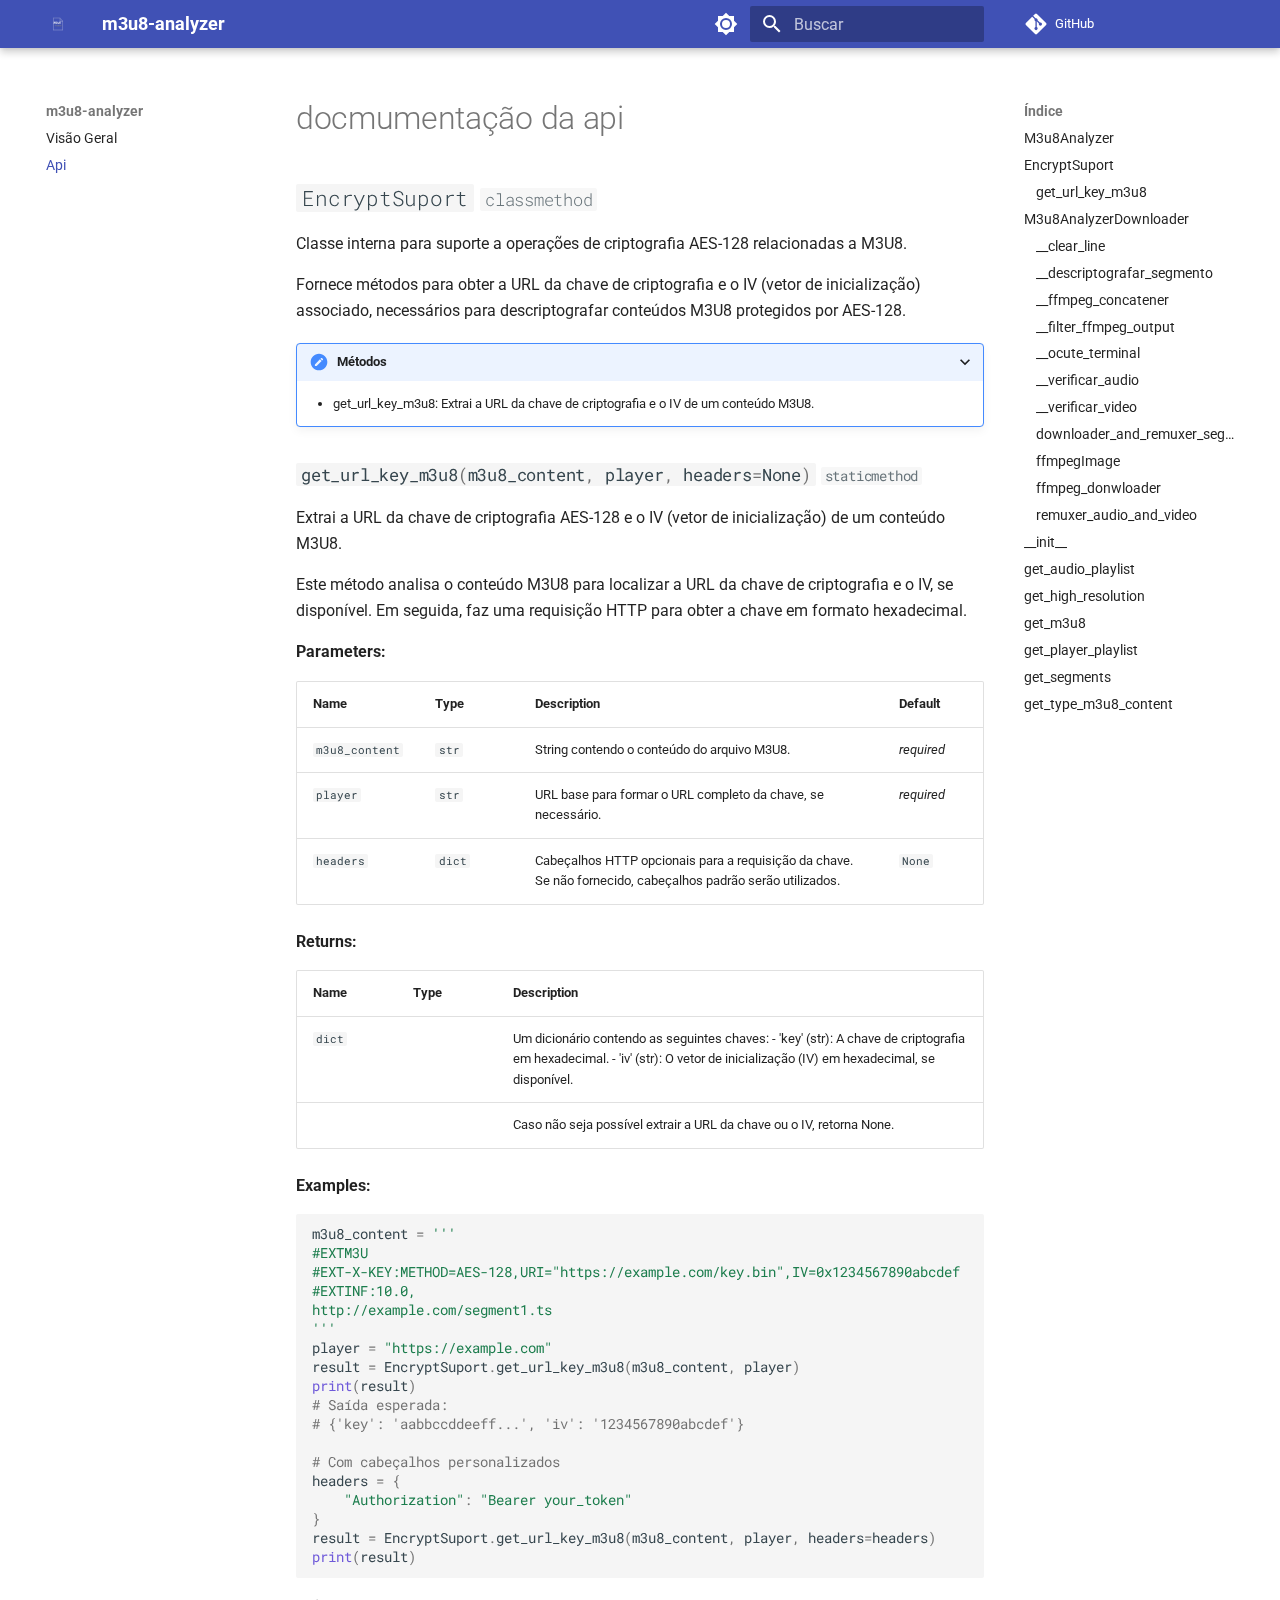
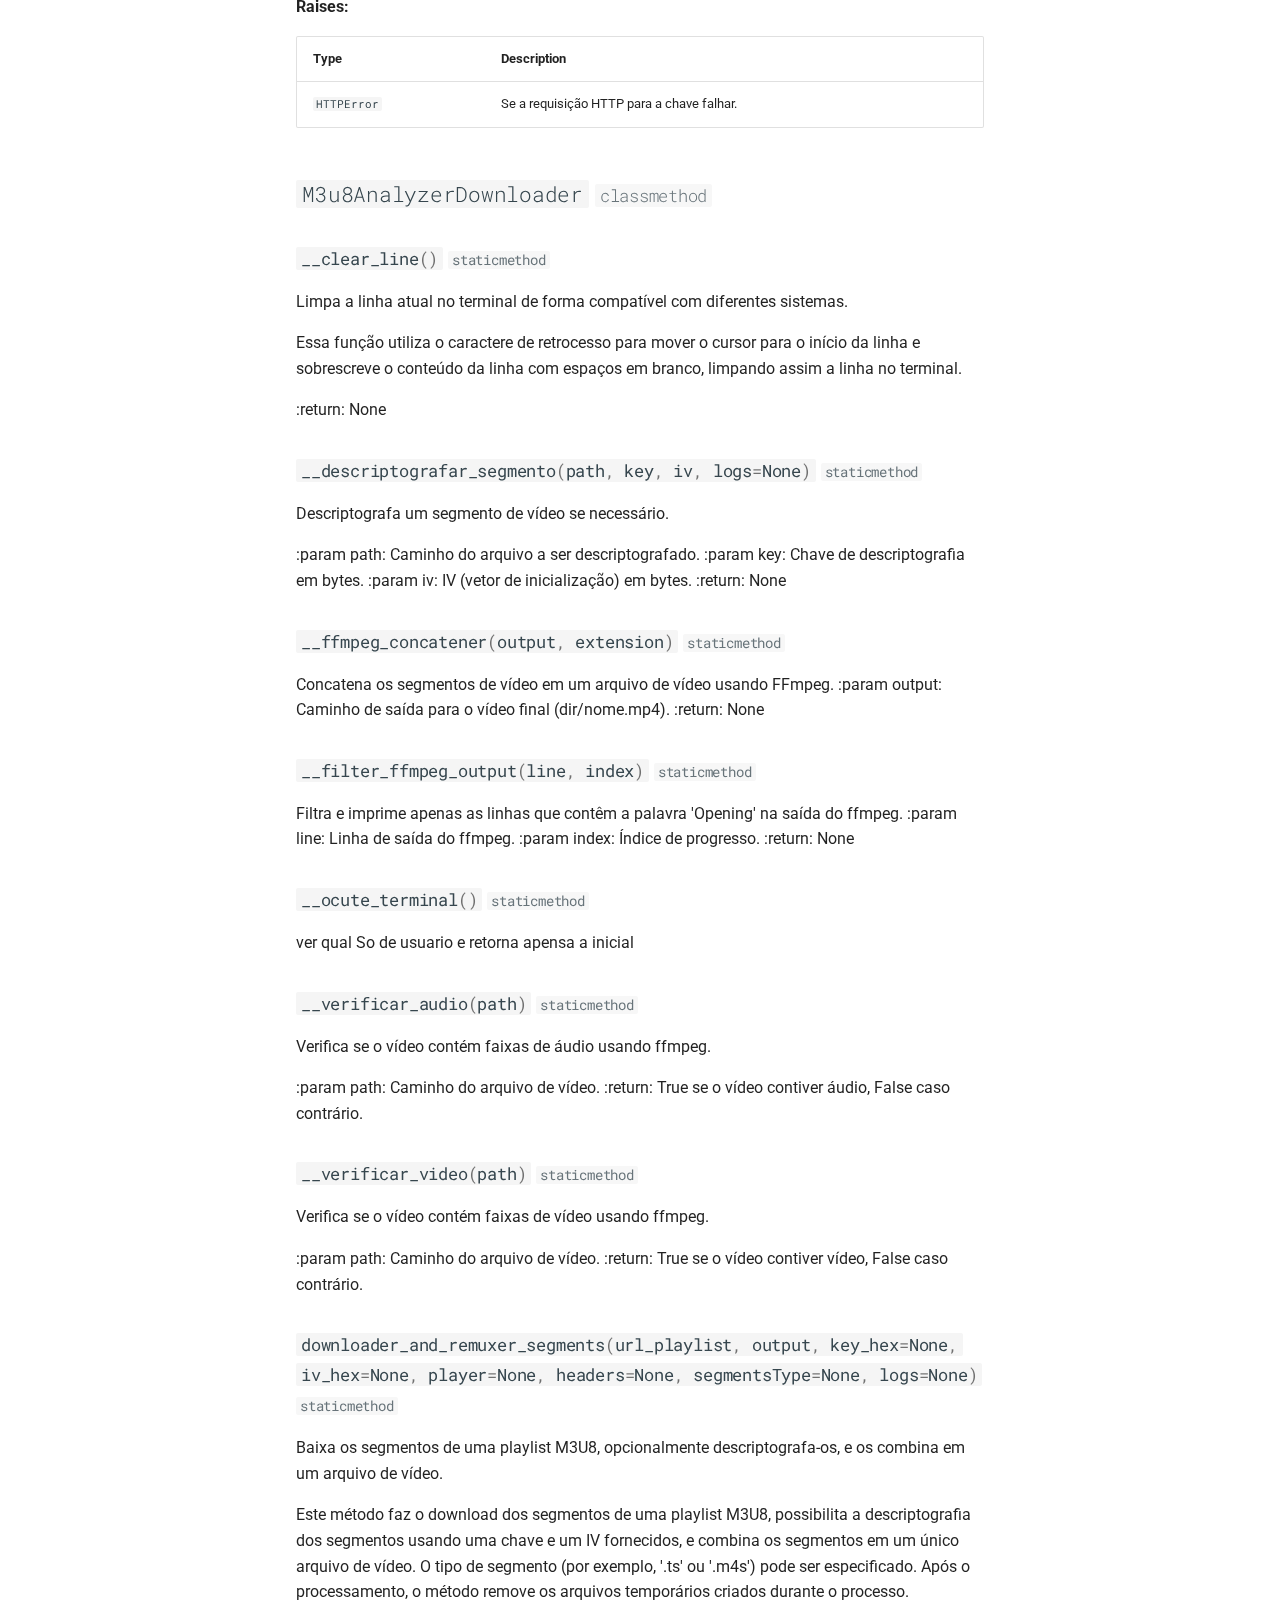
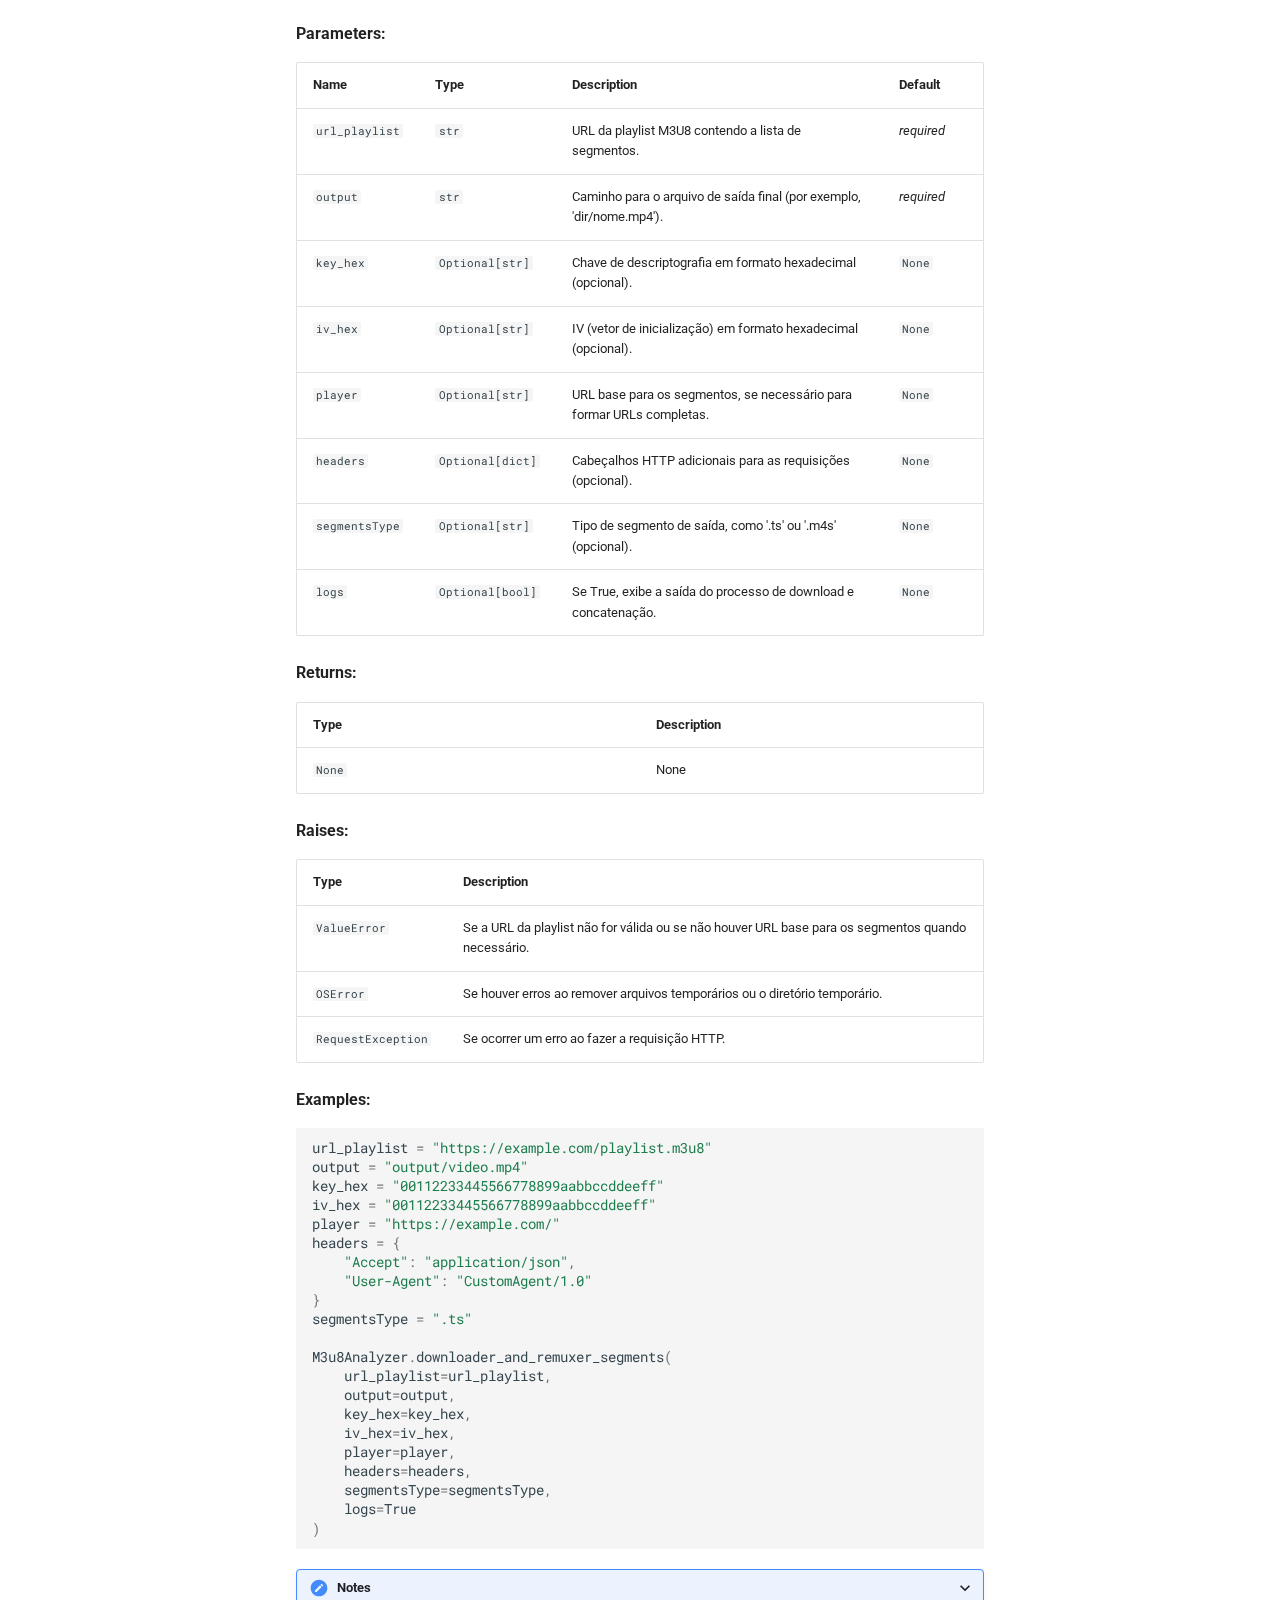
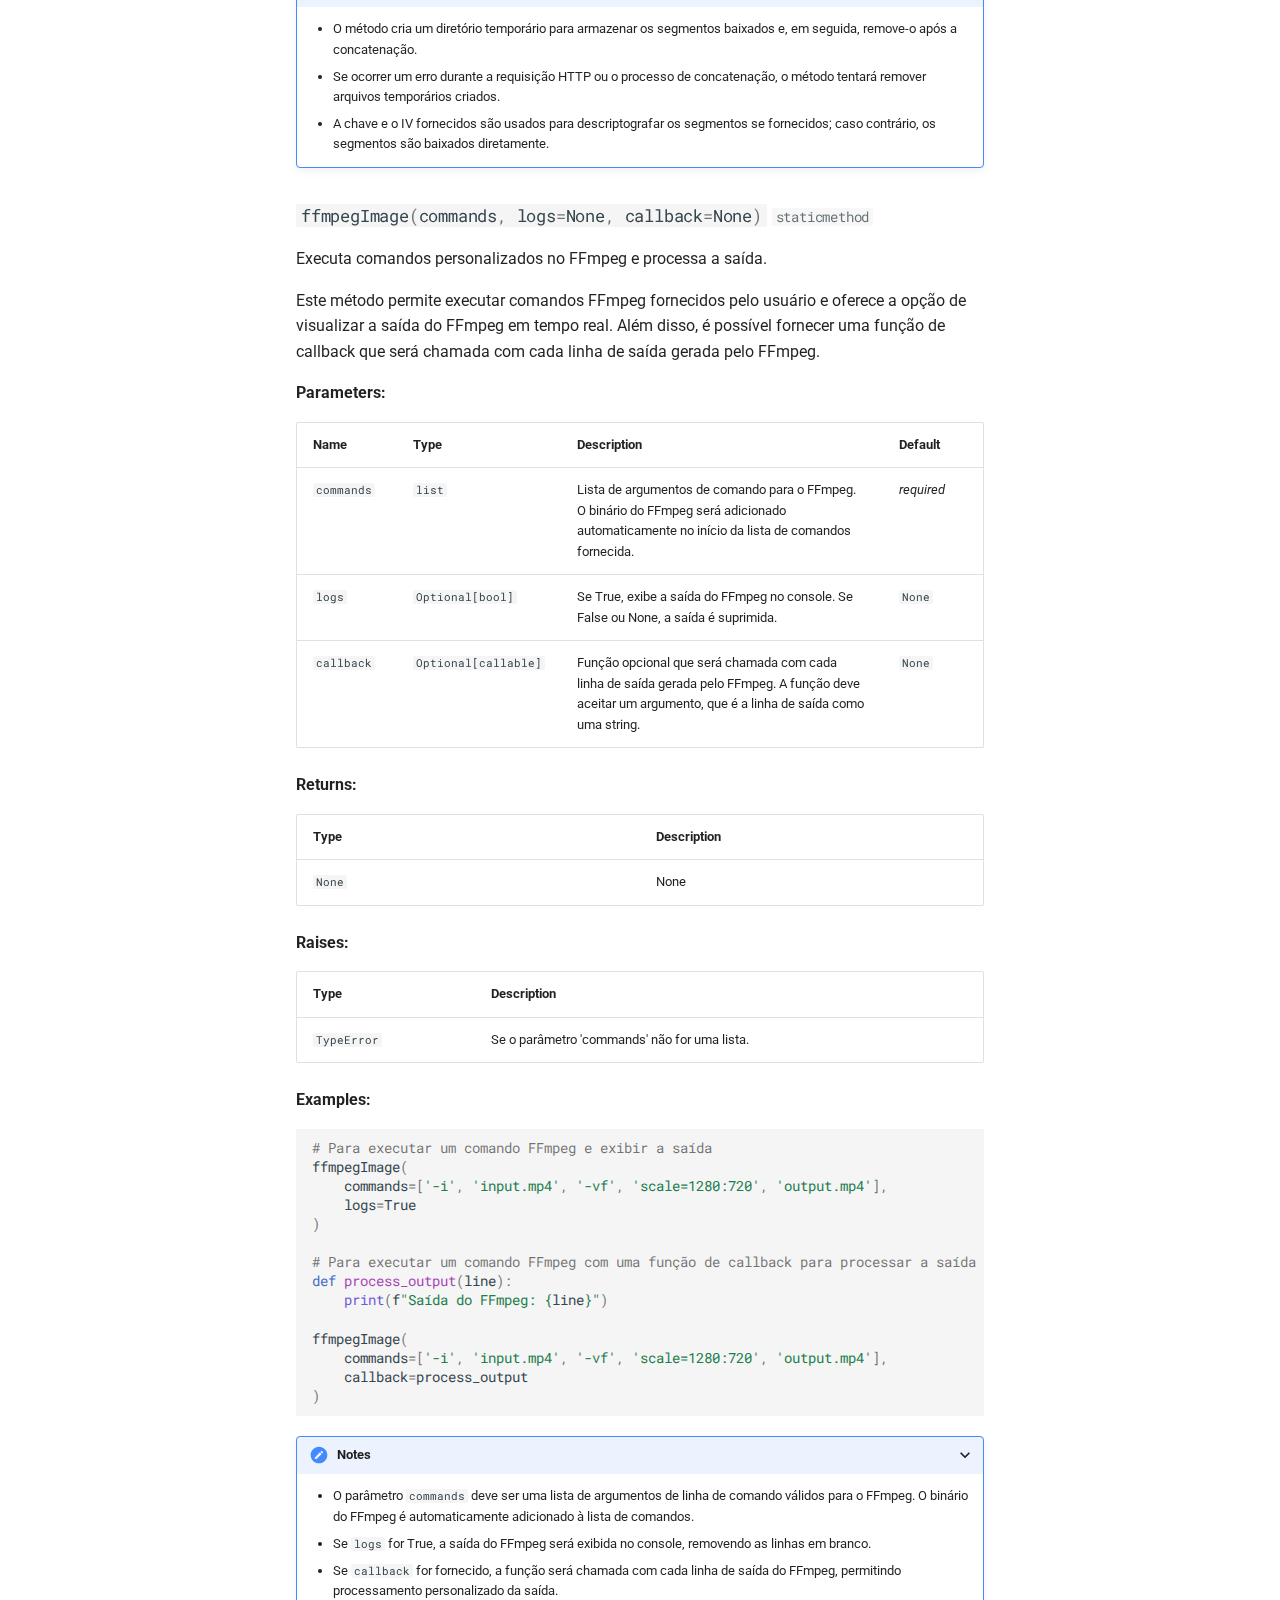
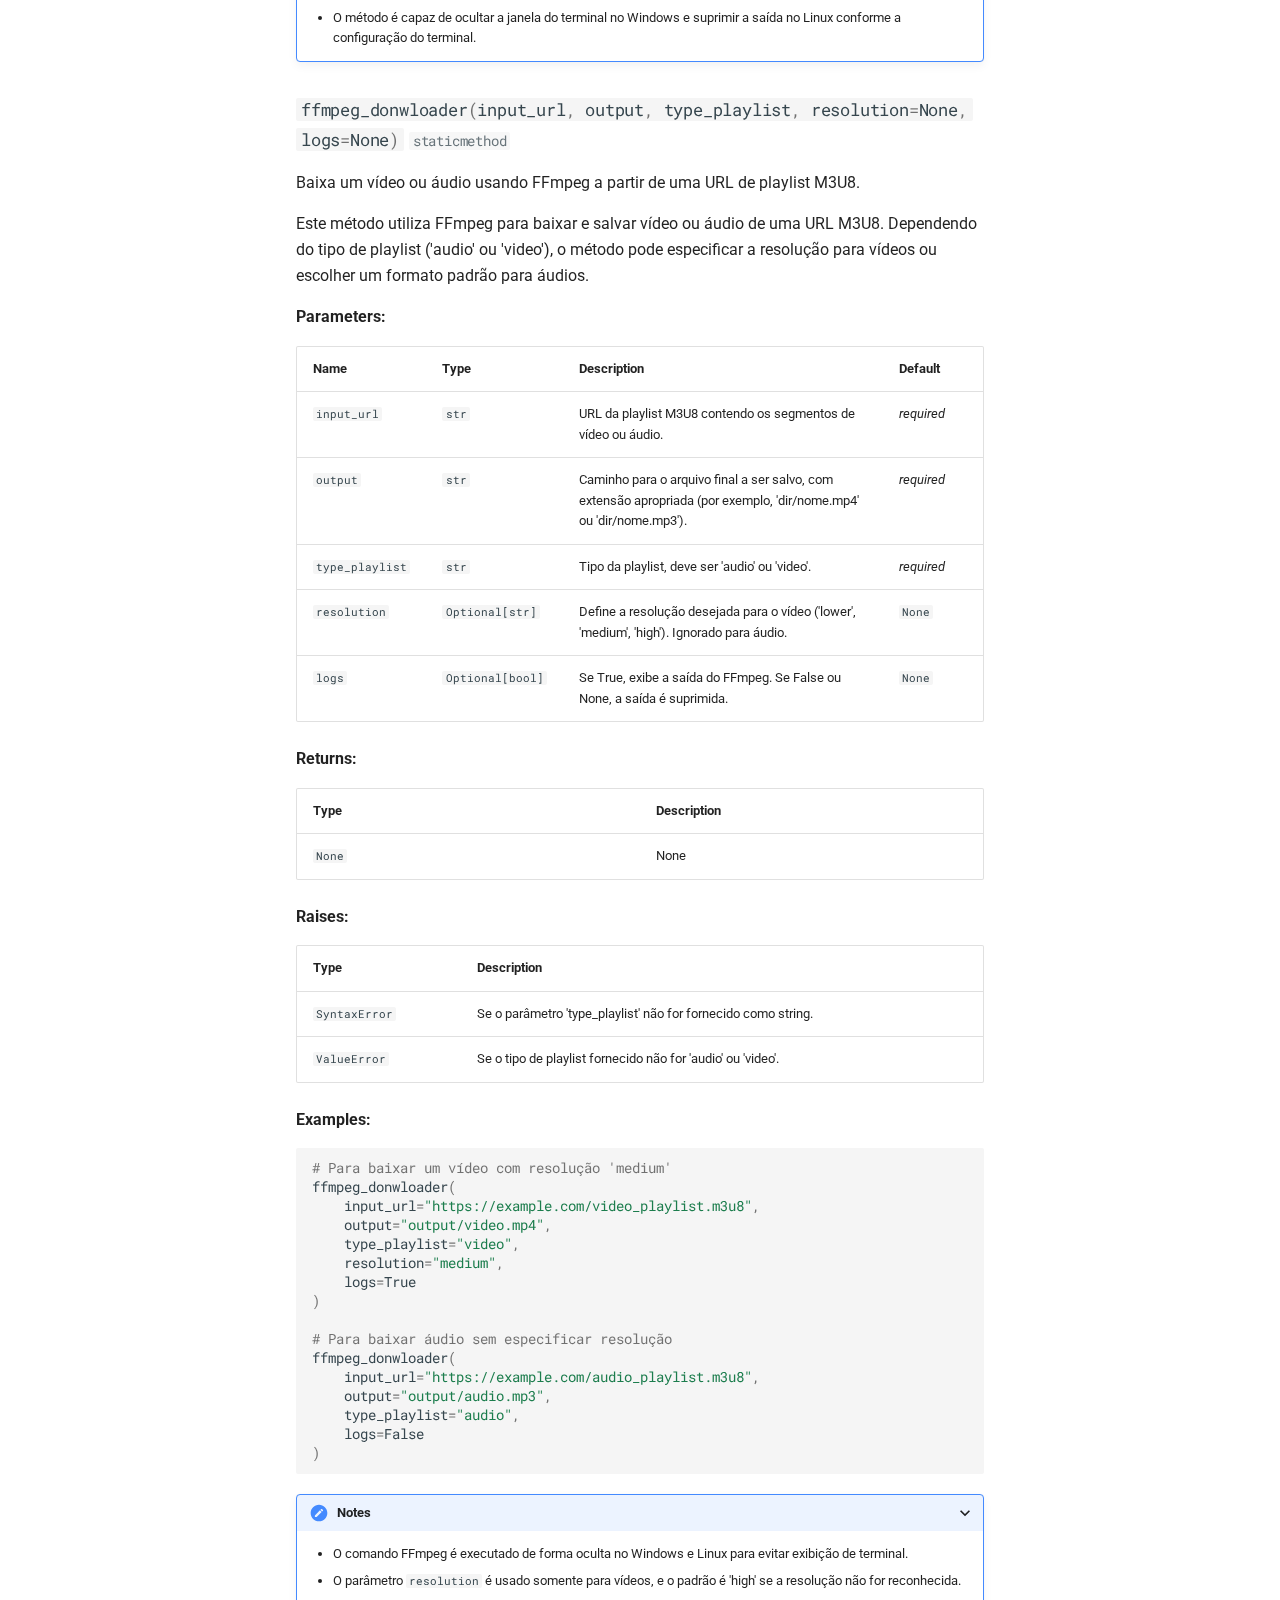
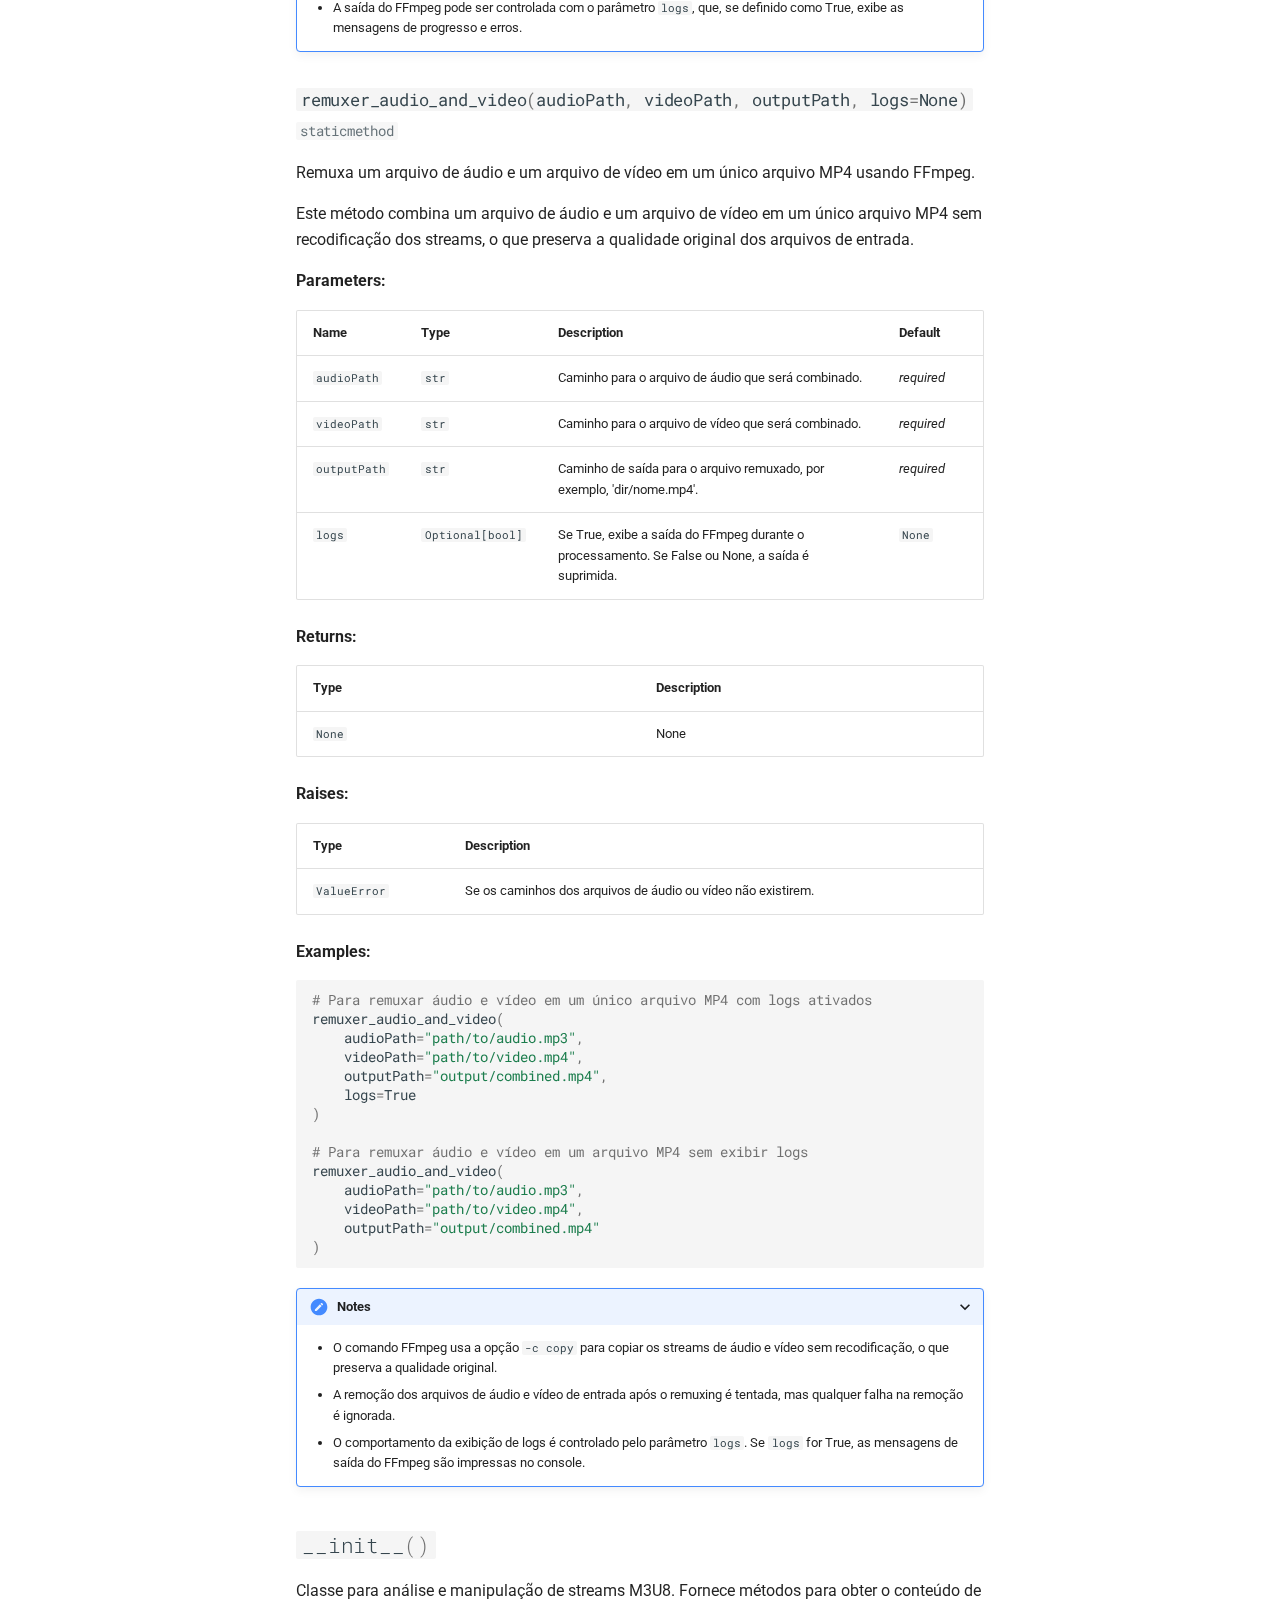
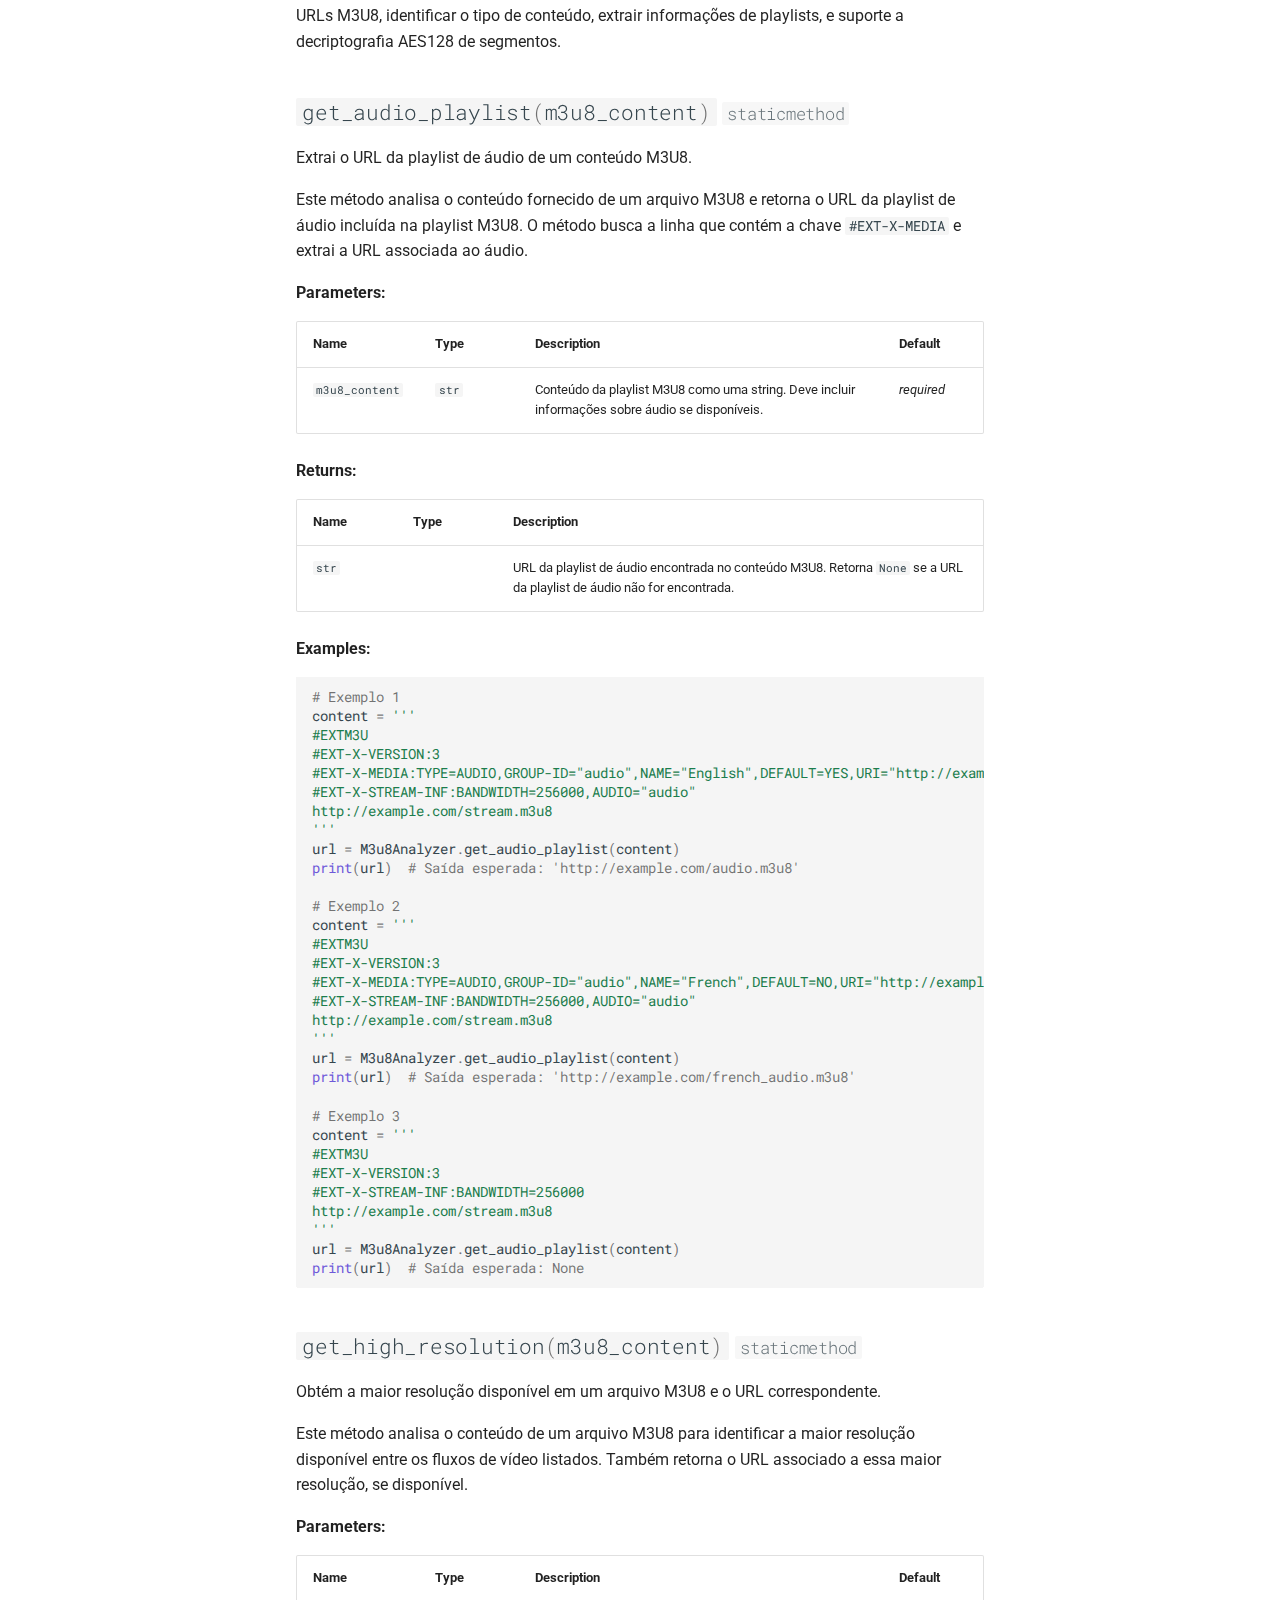
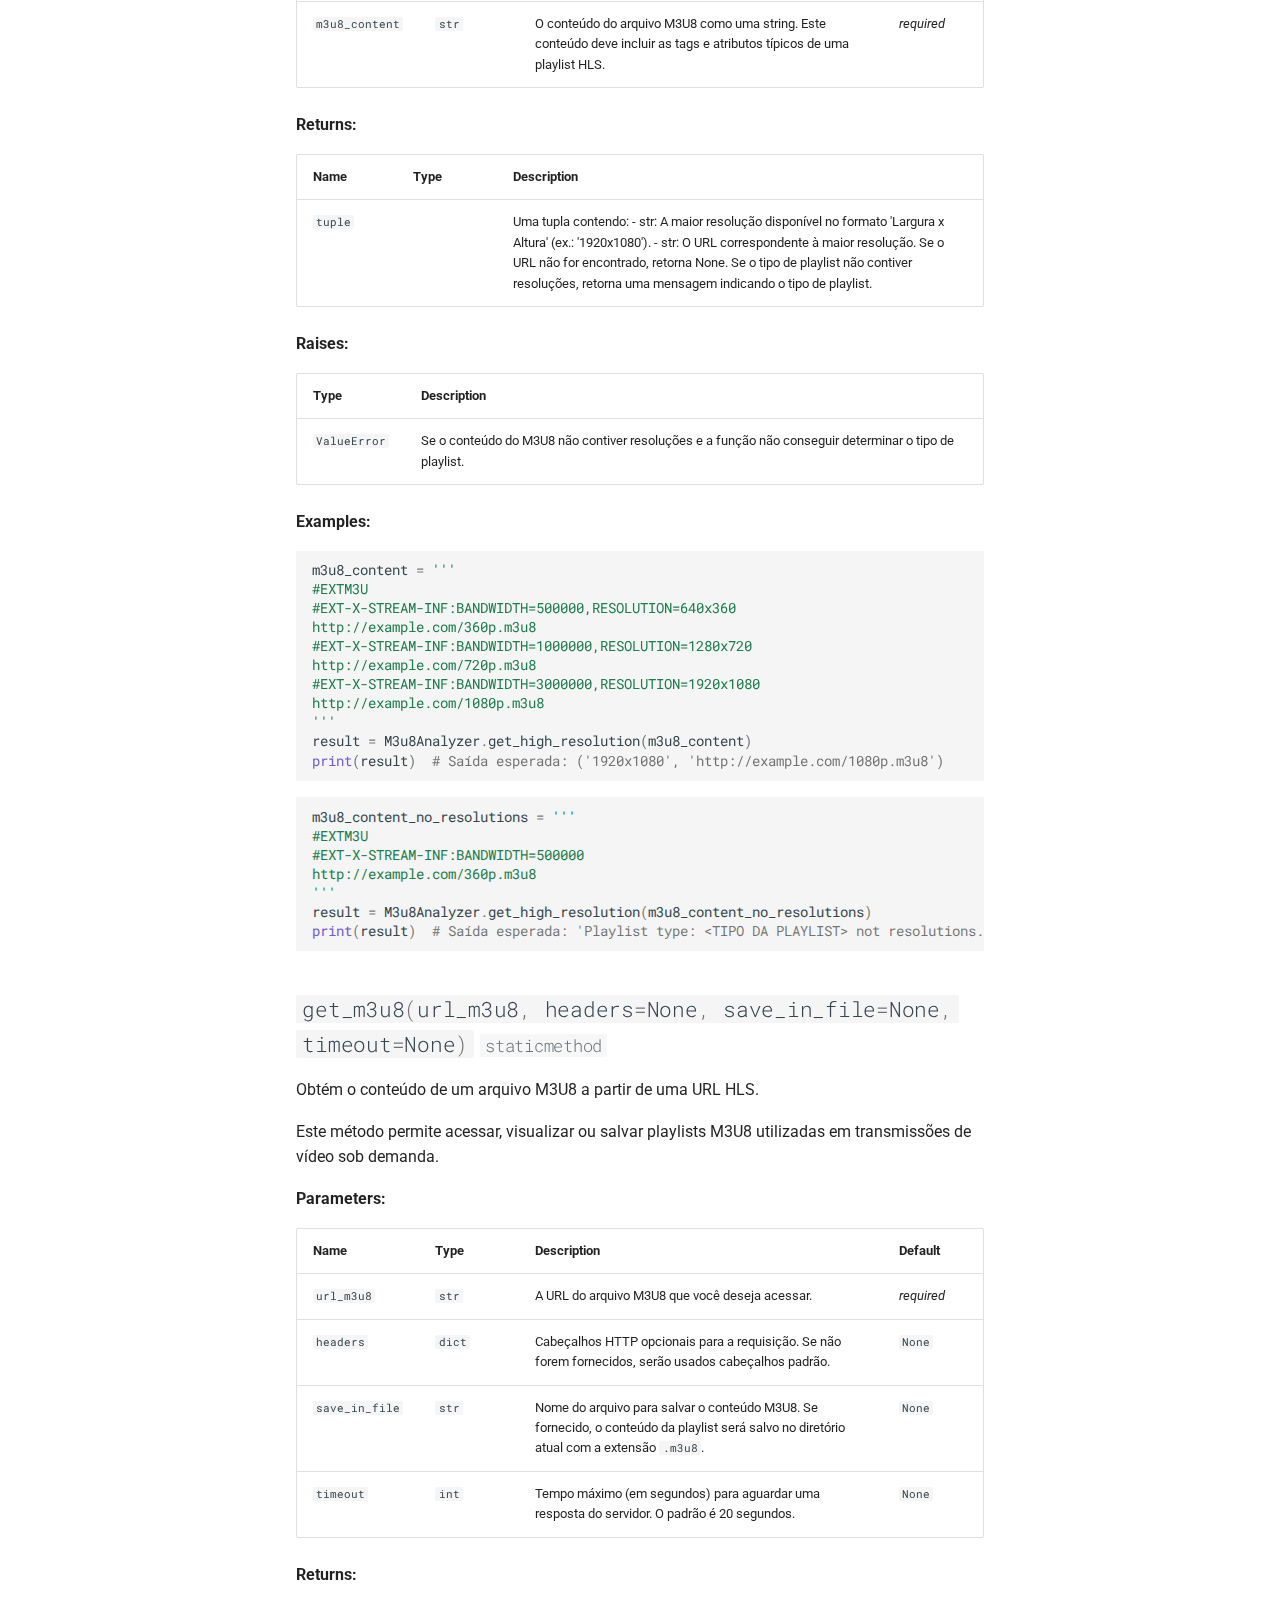
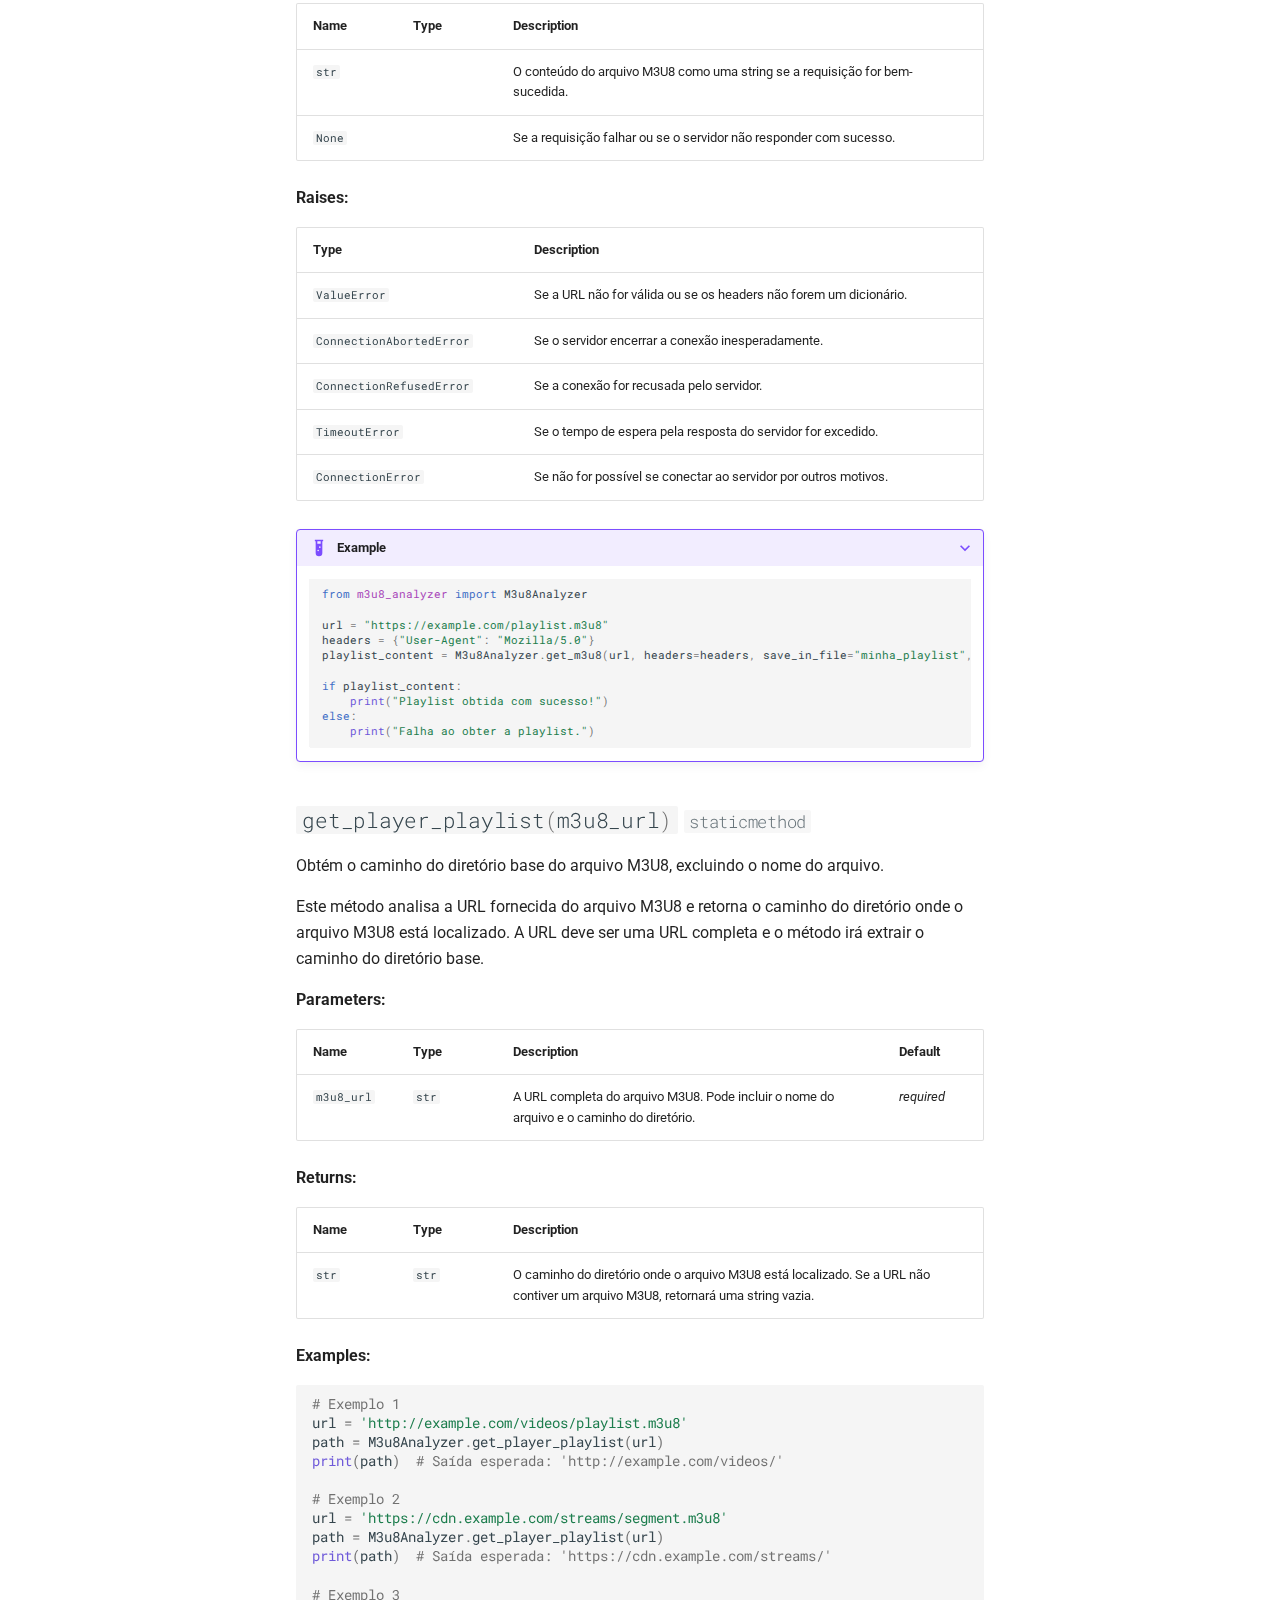
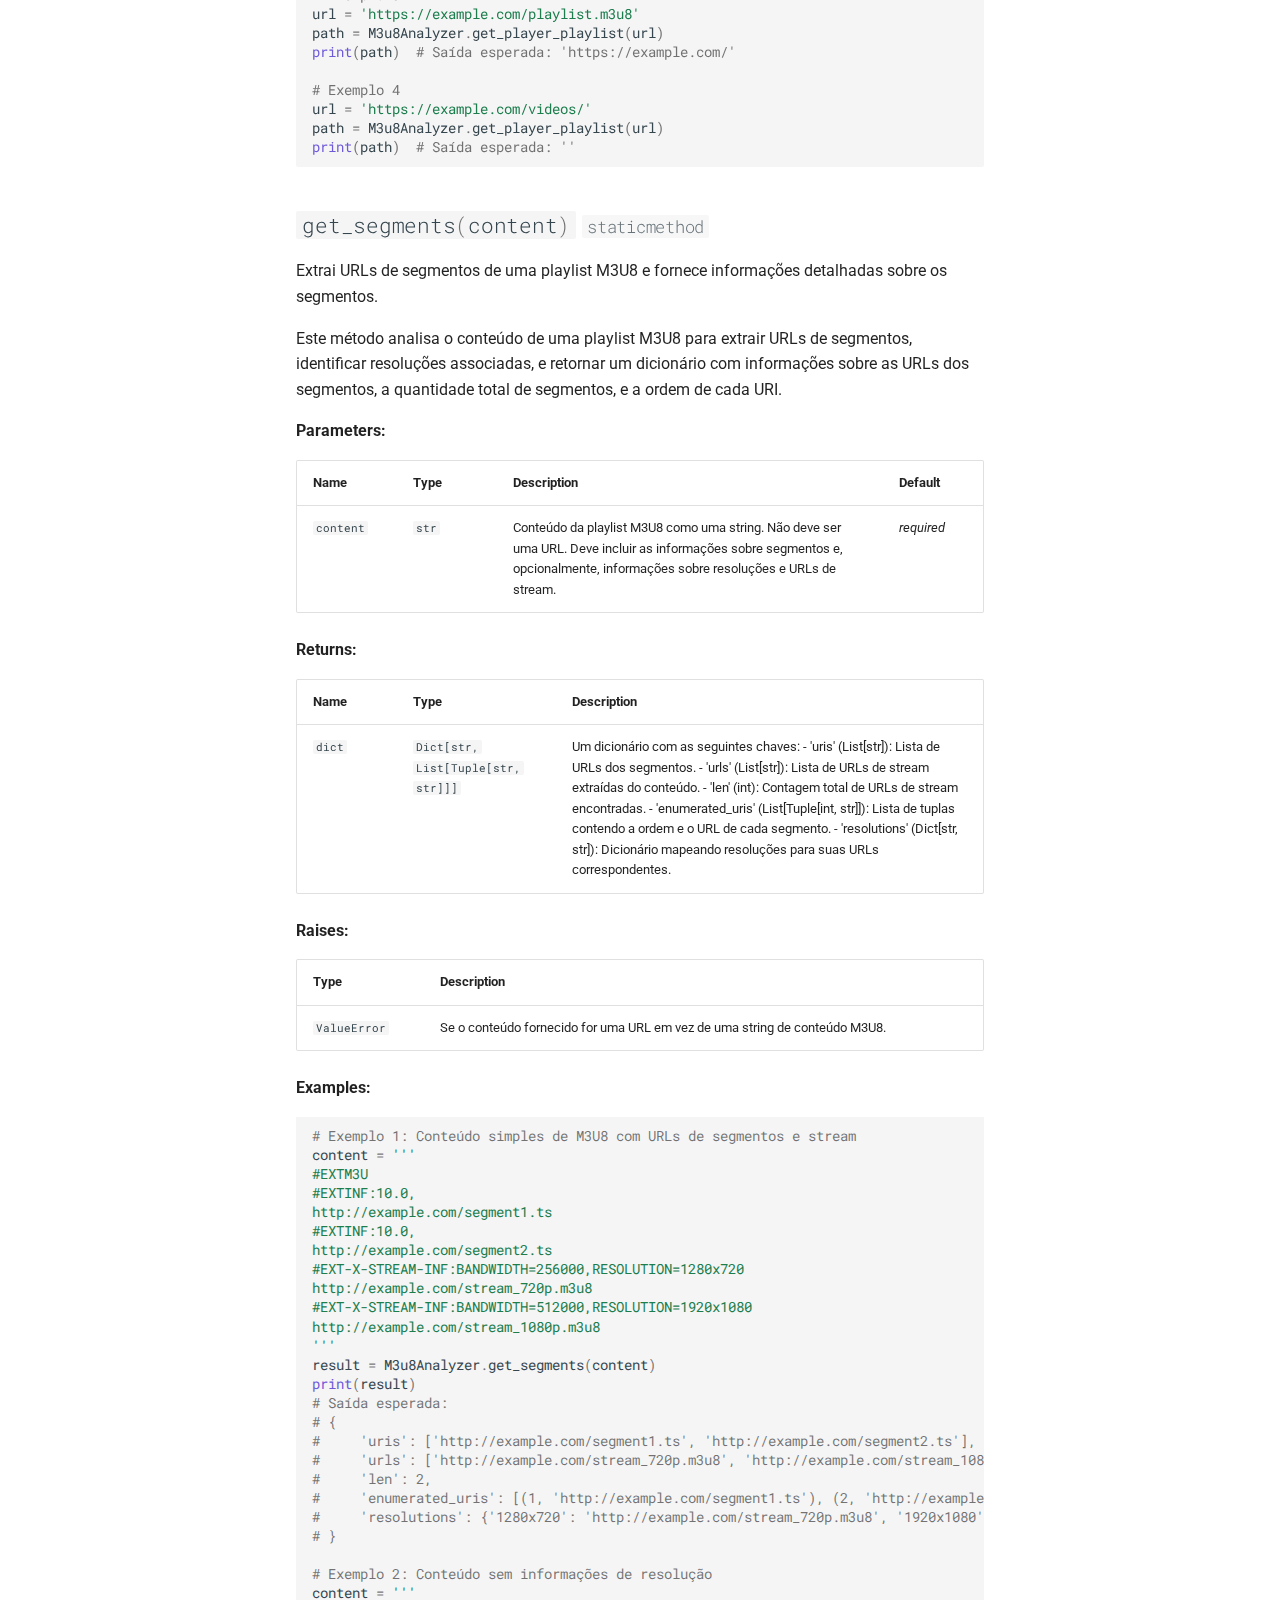
==== docs/api/index.html @ fb70a5af "1.0.2.5" ====
<!doctype html>
<html lang="pt" class="no-js">
  <head>
    
      <meta charset="utf-8">
      <meta name="viewport" content="width=device-width,initial-scale=1">
      
      
      
      
        <link rel="prev" href="..">
      
      
      
      <link rel="icon" href="../assets/logo_noturno.png">
      <meta name="generator" content="mkdocs-1.6.0, mkdocs-material-9.5.33">
    
    
      
        <title>Api - m3u8-analyzer</title>
      
    
    
      <link rel="stylesheet" href="../assets/stylesheets/main.3cba04c6.min.css">
      
        
        <link rel="stylesheet" href="../assets/stylesheets/palette.06af60db.min.css">
      
      


    
    
      
    
    
      
        
        
        <link rel="preconnect" href="https://fonts.gstatic.com" crossorigin>
        <link rel="stylesheet" href="https://fonts.googleapis.com/css?family=Roboto:300,300i,400,400i,700,700i%7CRoboto+Mono:400,400i,700,700i&display=fallback">
        <style>:root{--md-text-font:"Roboto";--md-code-font:"Roboto Mono"}</style>
      
    
    
      <link rel="stylesheet" href="../assets/_mkdocstrings.css">
    
    <script>__md_scope=new URL("..",location),__md_hash=e=>[...e].reduce((e,_)=>(e<<5)-e+_.charCodeAt(0),0),__md_get=(e,_=localStorage,t=__md_scope)=>JSON.parse(_.getItem(t.pathname+"."+e)),__md_set=(e,_,t=localStorage,a=__md_scope)=>{try{t.setItem(a.pathname+"."+e,JSON.stringify(_))}catch(e){}}</script>
    
      

    
    
    
  </head>
  
  
    
    
      
    
    
    
    
    <body dir="ltr" data-md-color-scheme="default" data-md-color-primary="indigo" data-md-color-accent="indigo">
  
    
    <input class="md-toggle" data-md-toggle="drawer" type="checkbox" id="__drawer" autocomplete="off">
    <input class="md-toggle" data-md-toggle="search" type="checkbox" id="__search" autocomplete="off">
    <label class="md-overlay" for="__drawer"></label>
    <div data-md-component="skip">
      
        
        <a href="#docmumentacao-da-api" class="md-skip">
          Pular para conteúdo
        </a>
      
    </div>
    <div data-md-component="announce">
      
    </div>
    
    
      

  

<header class="md-header md-header--shadow" data-md-component="header">
  <nav class="md-header__inner md-grid" aria-label="Cabeçalho">
    <a href=".." title="m3u8-analyzer" class="md-header__button md-logo" aria-label="m3u8-analyzer" data-md-component="logo">
      
  <img src="../assets/logo_noturno.png" alt="logo">

    </a>
    <label class="md-header__button md-icon" for="__drawer">
      
      <svg xmlns="http://www.w3.org/2000/svg" viewBox="0 0 24 24"><path d="M3 6h18v2H3V6m0 5h18v2H3v-2m0 5h18v2H3v-2Z"/></svg>
    </label>
    <div class="md-header__title" data-md-component="header-title">
      <div class="md-header__ellipsis">
        <div class="md-header__topic">
          <span class="md-ellipsis">
            m3u8-analyzer
          </span>
        </div>
        <div class="md-header__topic" data-md-component="header-topic">
          <span class="md-ellipsis">
            
              Api
            
          </span>
        </div>
      </div>
    </div>
    
      
        <form class="md-header__option" data-md-component="palette">
  
    
    
    
    <input class="md-option" data-md-color-media="" data-md-color-scheme="default" data-md-color-primary="indigo" data-md-color-accent="indigo"  aria-label="modo Noite"  type="radio" name="__palette" id="__palette_0">
    
      <label class="md-header__button md-icon" title="modo Noite" for="__palette_1" hidden>
        <svg xmlns="http://www.w3.org/2000/svg" viewBox="0 0 24 24"><path d="M12 8a4 4 0 0 0-4 4 4 4 0 0 0 4 4 4 4 0 0 0 4-4 4 4 0 0 0-4-4m0 10a6 6 0 0 1-6-6 6 6 0 0 1 6-6 6 6 0 0 1 6 6 6 6 0 0 1-6 6m8-9.31V4h-4.69L12 .69 8.69 4H4v4.69L.69 12 4 15.31V20h4.69L12 23.31 15.31 20H20v-4.69L23.31 12 20 8.69Z"/></svg>
      </label>
    
  
    
    
    
    <input class="md-option" data-md-color-media="" data-md-color-scheme="slate" data-md-color-primary="indigo" data-md-color-accent="indigo"  aria-label="modo Dia"  type="radio" name="__palette" id="__palette_1">
    
      <label class="md-header__button md-icon" title="modo Dia" for="__palette_0" hidden>
        <svg xmlns="http://www.w3.org/2000/svg" viewBox="0 0 24 24"><path d="M12 18c-.89 0-1.74-.2-2.5-.55C11.56 16.5 13 14.42 13 12c0-2.42-1.44-4.5-3.5-5.45C10.26 6.2 11.11 6 12 6a6 6 0 0 1 6 6 6 6 0 0 1-6 6m8-9.31V4h-4.69L12 .69 8.69 4H4v4.69L.69 12 4 15.31V20h4.69L12 23.31 15.31 20H20v-4.69L23.31 12 20 8.69Z"/></svg>
      </label>
    
  
</form>
      
    
    
      <script>var media,input,key,value,palette=__md_get("__palette");if(palette&&palette.color){"(prefers-color-scheme)"===palette.color.media&&(media=matchMedia("(prefers-color-scheme: light)"),input=document.querySelector(media.matches?"[data-md-color-media='(prefers-color-scheme: light)']":"[data-md-color-media='(prefers-color-scheme: dark)']"),palette.color.media=input.getAttribute("data-md-color-media"),palette.color.scheme=input.getAttribute("data-md-color-scheme"),palette.color.primary=input.getAttribute("data-md-color-primary"),palette.color.accent=input.getAttribute("data-md-color-accent"));for([key,value]of Object.entries(palette.color))document.body.setAttribute("data-md-color-"+key,value)}</script>
    
    
    
      <label class="md-header__button md-icon" for="__search">
        
        <svg xmlns="http://www.w3.org/2000/svg" viewBox="0 0 24 24"><path d="M9.5 3A6.5 6.5 0 0 1 16 9.5c0 1.61-.59 3.09-1.56 4.23l.27.27h.79l5 5-1.5 1.5-5-5v-.79l-.27-.27A6.516 6.516 0 0 1 9.5 16 6.5 6.5 0 0 1 3 9.5 6.5 6.5 0 0 1 9.5 3m0 2C7 5 5 7 5 9.5S7 14 9.5 14 14 12 14 9.5 12 5 9.5 5Z"/></svg>
      </label>
      <div class="md-search" data-md-component="search" role="dialog">
  <label class="md-search__overlay" for="__search"></label>
  <div class="md-search__inner" role="search">
    <form class="md-search__form" name="search">
      <input type="text" class="md-search__input" name="query" aria-label="Buscar" placeholder="Buscar" autocapitalize="off" autocorrect="off" autocomplete="off" spellcheck="false" data-md-component="search-query" required>
      <label class="md-search__icon md-icon" for="__search">
        
        <svg xmlns="http://www.w3.org/2000/svg" viewBox="0 0 24 24"><path d="M9.5 3A6.5 6.5 0 0 1 16 9.5c0 1.61-.59 3.09-1.56 4.23l.27.27h.79l5 5-1.5 1.5-5-5v-.79l-.27-.27A6.516 6.516 0 0 1 9.5 16 6.5 6.5 0 0 1 3 9.5 6.5 6.5 0 0 1 9.5 3m0 2C7 5 5 7 5 9.5S7 14 9.5 14 14 12 14 9.5 12 5 9.5 5Z"/></svg>
        
        <svg xmlns="http://www.w3.org/2000/svg" viewBox="0 0 24 24"><path d="M20 11v2H8l5.5 5.5-1.42 1.42L4.16 12l7.92-7.92L13.5 5.5 8 11h12Z"/></svg>
      </label>
      <nav class="md-search__options" aria-label="Pesquisar">
        
        <button type="reset" class="md-search__icon md-icon" title="Limpar" aria-label="Limpar" tabindex="-1">
          
          <svg xmlns="http://www.w3.org/2000/svg" viewBox="0 0 24 24"><path d="M19 6.41 17.59 5 12 10.59 6.41 5 5 6.41 10.59 12 5 17.59 6.41 19 12 13.41 17.59 19 19 17.59 13.41 12 19 6.41Z"/></svg>
        </button>
      </nav>
      
    </form>
    <div class="md-search__output">
      <div class="md-search__scrollwrap" tabindex="0" data-md-scrollfix>
        <div class="md-search-result" data-md-component="search-result">
          <div class="md-search-result__meta">
            Inicializando busca
          </div>
          <ol class="md-search-result__list" role="presentation"></ol>
        </div>
      </div>
    </div>
  </div>
</div>
    
    
      <div class="md-header__source">
        <a href="https://github.com/PauloCesar-dev404/M3u8_Analyzer" title="Ir para repositório" class="md-source" data-md-component="source">
  <div class="md-source__icon md-icon">
    
    <svg xmlns="http://www.w3.org/2000/svg" viewBox="0 0 448 512"><!--! Font Awesome Free 6.6.0 by @fontawesome - https://fontawesome.com License - https://fontawesome.com/license/free (Icons: CC BY 4.0, Fonts: SIL OFL 1.1, Code: MIT License) Copyright 2024 Fonticons, Inc.--><path d="M439.55 236.05 244 40.45a28.87 28.87 0 0 0-40.81 0l-40.66 40.63 51.52 51.52c27.06-9.14 52.68 16.77 43.39 43.68l49.66 49.66c34.23-11.8 61.18 31 35.47 56.69-26.49 26.49-70.21-2.87-56-37.34L240.22 199v121.85c25.3 12.54 22.26 41.85 9.08 55a34.34 34.34 0 0 1-48.55 0c-17.57-17.6-11.07-46.91 11.25-56v-123c-20.8-8.51-24.6-30.74-18.64-45L142.57 101 8.45 235.14a28.86 28.86 0 0 0 0 40.81l195.61 195.6a28.86 28.86 0 0 0 40.8 0l194.69-194.69a28.86 28.86 0 0 0 0-40.81z"/></svg>
  </div>
  <div class="md-source__repository">
    GitHub
  </div>
</a>
      </div>
    
  </nav>
  
</header>
    
    <div class="md-container" data-md-component="container">
      
      
        
          
        
      
      <main class="md-main" data-md-component="main">
        <div class="md-main__inner md-grid">
          
            
              
              <div class="md-sidebar md-sidebar--primary" data-md-component="sidebar" data-md-type="navigation" >
                <div class="md-sidebar__scrollwrap">
                  <div class="md-sidebar__inner">
                    



<nav class="md-nav md-nav--primary" aria-label="Navegação" data-md-level="0">
  <label class="md-nav__title" for="__drawer">
    <a href=".." title="m3u8-analyzer" class="md-nav__button md-logo" aria-label="m3u8-analyzer" data-md-component="logo">
      
  <img src="../assets/logo_noturno.png" alt="logo">

    </a>
    m3u8-analyzer
  </label>
  
    <div class="md-nav__source">
      <a href="https://github.com/PauloCesar-dev404/M3u8_Analyzer" title="Ir para repositório" class="md-source" data-md-component="source">
  <div class="md-source__icon md-icon">
    
    <svg xmlns="http://www.w3.org/2000/svg" viewBox="0 0 448 512"><!--! Font Awesome Free 6.6.0 by @fontawesome - https://fontawesome.com License - https://fontawesome.com/license/free (Icons: CC BY 4.0, Fonts: SIL OFL 1.1, Code: MIT License) Copyright 2024 Fonticons, Inc.--><path d="M439.55 236.05 244 40.45a28.87 28.87 0 0 0-40.81 0l-40.66 40.63 51.52 51.52c27.06-9.14 52.68 16.77 43.39 43.68l49.66 49.66c34.23-11.8 61.18 31 35.47 56.69-26.49 26.49-70.21-2.87-56-37.34L240.22 199v121.85c25.3 12.54 22.26 41.85 9.08 55a34.34 34.34 0 0 1-48.55 0c-17.57-17.6-11.07-46.91 11.25-56v-123c-20.8-8.51-24.6-30.74-18.64-45L142.57 101 8.45 235.14a28.86 28.86 0 0 0 0 40.81l195.61 195.6a28.86 28.86 0 0 0 40.8 0l194.69-194.69a28.86 28.86 0 0 0 0-40.81z"/></svg>
  </div>
  <div class="md-source__repository">
    GitHub
  </div>
</a>
    </div>
  
  <ul class="md-nav__list" data-md-scrollfix>
    
      
      
  
  
  
  
    <li class="md-nav__item">
      <a href=".." class="md-nav__link">
        
  
  <span class="md-ellipsis">
    Visão Geral
  </span>
  

      </a>
    </li>
  

    
      
      
  
  
    
  
  
  
    <li class="md-nav__item md-nav__item--active">
      
      <input class="md-nav__toggle md-toggle" type="checkbox" id="__toc">
      
      
        
      
      
        <label class="md-nav__link md-nav__link--active" for="__toc">
          
  
  <span class="md-ellipsis">
    Api
  </span>
  

          <span class="md-nav__icon md-icon"></span>
        </label>
      
      <a href="./" class="md-nav__link md-nav__link--active">
        
  
  <span class="md-ellipsis">
    Api
  </span>
  

      </a>
      
        

<nav class="md-nav md-nav--secondary" aria-label="Índice">
  
  
  
    
  
  
    <label class="md-nav__title" for="__toc">
      <span class="md-nav__icon md-icon"></span>
      Índice
    </label>
    <ul class="md-nav__list" data-md-component="toc" data-md-scrollfix>
      
        <li class="md-nav__item">
  <a href="#m3u8_analyzer.M3u8Analyzer.M3u8Analyzer" class="md-nav__link">
    <span class="md-ellipsis">
      M3u8Analyzer
    </span>
  </a>
  
</li>
      
        <li class="md-nav__item">
  <a href="#m3u8_analyzer.M3u8Analyzer.M3u8Analyzer.EncryptSuport" class="md-nav__link">
    <span class="md-ellipsis">
      EncryptSuport
    </span>
  </a>
  
    <nav class="md-nav" aria-label="EncryptSuport">
      <ul class="md-nav__list">
        
          <li class="md-nav__item">
  <a href="#m3u8_analyzer.M3u8Analyzer.M3u8Analyzer.EncryptSuport.get_url_key_m3u8" class="md-nav__link">
    <span class="md-ellipsis">
      get_url_key_m3u8
    </span>
  </a>
  
</li>
        
      </ul>
    </nav>
  
</li>
      
        <li class="md-nav__item">
  <a href="#m3u8_analyzer.M3u8Analyzer.M3u8Analyzer.M3u8AnalyzerDownloader" class="md-nav__link">
    <span class="md-ellipsis">
      M3u8AnalyzerDownloader
    </span>
  </a>
  
    <nav class="md-nav" aria-label="M3u8AnalyzerDownloader">
      <ul class="md-nav__list">
        
          <li class="md-nav__item">
  <a href="#m3u8_analyzer.M3u8Analyzer.M3u8Analyzer.M3u8AnalyzerDownloader.__clear_line" class="md-nav__link">
    <span class="md-ellipsis">
      __clear_line
    </span>
  </a>
  
</li>
        
          <li class="md-nav__item">
  <a href="#m3u8_analyzer.M3u8Analyzer.M3u8Analyzer.M3u8AnalyzerDownloader.__descriptografar_segmento" class="md-nav__link">
    <span class="md-ellipsis">
      __descriptografar_segmento
    </span>
  </a>
  
</li>
        
          <li class="md-nav__item">
  <a href="#m3u8_analyzer.M3u8Analyzer.M3u8Analyzer.M3u8AnalyzerDownloader.__ffmpeg_concatener" class="md-nav__link">
    <span class="md-ellipsis">
      __ffmpeg_concatener
    </span>
  </a>
  
</li>
        
          <li class="md-nav__item">
  <a href="#m3u8_analyzer.M3u8Analyzer.M3u8Analyzer.M3u8AnalyzerDownloader.__filter_ffmpeg_output" class="md-nav__link">
    <span class="md-ellipsis">
      __filter_ffmpeg_output
    </span>
  </a>
  
</li>
        
          <li class="md-nav__item">
  <a href="#m3u8_analyzer.M3u8Analyzer.M3u8Analyzer.M3u8AnalyzerDownloader.__ocute_terminal" class="md-nav__link">
    <span class="md-ellipsis">
      __ocute_terminal
    </span>
  </a>
  
</li>
        
          <li class="md-nav__item">
  <a href="#m3u8_analyzer.M3u8Analyzer.M3u8Analyzer.M3u8AnalyzerDownloader.__verificar_audio" class="md-nav__link">
    <span class="md-ellipsis">
      __verificar_audio
    </span>
  </a>
  
</li>
        
          <li class="md-nav__item">
  <a href="#m3u8_analyzer.M3u8Analyzer.M3u8Analyzer.M3u8AnalyzerDownloader.__verificar_video" class="md-nav__link">
    <span class="md-ellipsis">
      __verificar_video
    </span>
  </a>
  
</li>
        
          <li class="md-nav__item">
  <a href="#m3u8_analyzer.M3u8Analyzer.M3u8Analyzer.M3u8AnalyzerDownloader.downloader_and_remuxer_segments" class="md-nav__link">
    <span class="md-ellipsis">
      downloader_and_remuxer_segments
    </span>
  </a>
  
</li>
        
          <li class="md-nav__item">
  <a href="#m3u8_analyzer.M3u8Analyzer.M3u8Analyzer.M3u8AnalyzerDownloader.ffmpegImage" class="md-nav__link">
    <span class="md-ellipsis">
      ffmpegImage
    </span>
  </a>
  
</li>
        
          <li class="md-nav__item">
  <a href="#m3u8_analyzer.M3u8Analyzer.M3u8Analyzer.M3u8AnalyzerDownloader.ffmpeg_donwloader" class="md-nav__link">
    <span class="md-ellipsis">
      ffmpeg_donwloader
    </span>
  </a>
  
</li>
        
          <li class="md-nav__item">
  <a href="#m3u8_analyzer.M3u8Analyzer.M3u8Analyzer.M3u8AnalyzerDownloader.remuxer_audio_and_video" class="md-nav__link">
    <span class="md-ellipsis">
      remuxer_audio_and_video
    </span>
  </a>
  
</li>
        
      </ul>
    </nav>
  
</li>
      
        <li class="md-nav__item">
  <a href="#m3u8_analyzer.M3u8Analyzer.M3u8Analyzer.__init__" class="md-nav__link">
    <span class="md-ellipsis">
      __init__
    </span>
  </a>
  
</li>
      
        <li class="md-nav__item">
  <a href="#m3u8_analyzer.M3u8Analyzer.M3u8Analyzer.get_audio_playlist" class="md-nav__link">
    <span class="md-ellipsis">
      get_audio_playlist
    </span>
  </a>
  
</li>
      
        <li class="md-nav__item">
  <a href="#m3u8_analyzer.M3u8Analyzer.M3u8Analyzer.get_high_resolution" class="md-nav__link">
    <span class="md-ellipsis">
      get_high_resolution
    </span>
  </a>
  
</li>
      
        <li class="md-nav__item">
  <a href="#m3u8_analyzer.M3u8Analyzer.M3u8Analyzer.get_m3u8" class="md-nav__link">
    <span class="md-ellipsis">
      get_m3u8
    </span>
  </a>
  
</li>
      
        <li class="md-nav__item">
  <a href="#m3u8_analyzer.M3u8Analyzer.M3u8Analyzer.get_player_playlist" class="md-nav__link">
    <span class="md-ellipsis">
      get_player_playlist
    </span>
  </a>
  
</li>
      
        <li class="md-nav__item">
  <a href="#m3u8_analyzer.M3u8Analyzer.M3u8Analyzer.get_segments" class="md-nav__link">
    <span class="md-ellipsis">
      get_segments
    </span>
  </a>
  
</li>
      
        <li class="md-nav__item">
  <a href="#m3u8_analyzer.M3u8Analyzer.M3u8Analyzer.get_type_m3u8_content" class="md-nav__link">
    <span class="md-ellipsis">
      get_type_m3u8_content
    </span>
  </a>
  
</li>
      
    </ul>
  
</nav>
      
    </li>
  

    
  </ul>
</nav>
                  </div>
                </div>
              </div>
            
            
              
              <div class="md-sidebar md-sidebar--secondary" data-md-component="sidebar" data-md-type="toc" >
                <div class="md-sidebar__scrollwrap">
                  <div class="md-sidebar__inner">
                    

<nav class="md-nav md-nav--secondary" aria-label="Índice">
  
  
  
    
  
  
    <label class="md-nav__title" for="__toc">
      <span class="md-nav__icon md-icon"></span>
      Índice
    </label>
    <ul class="md-nav__list" data-md-component="toc" data-md-scrollfix>
      
        <li class="md-nav__item">
  <a href="#m3u8_analyzer.M3u8Analyzer.M3u8Analyzer" class="md-nav__link">
    <span class="md-ellipsis">
      M3u8Analyzer
    </span>
  </a>
  
</li>
      
        <li class="md-nav__item">
  <a href="#m3u8_analyzer.M3u8Analyzer.M3u8Analyzer.EncryptSuport" class="md-nav__link">
    <span class="md-ellipsis">
      EncryptSuport
    </span>
  </a>
  
    <nav class="md-nav" aria-label="EncryptSuport">
      <ul class="md-nav__list">
        
          <li class="md-nav__item">
  <a href="#m3u8_analyzer.M3u8Analyzer.M3u8Analyzer.EncryptSuport.get_url_key_m3u8" class="md-nav__link">
    <span class="md-ellipsis">
      get_url_key_m3u8
    </span>
  </a>
  
</li>
        
      </ul>
    </nav>
  
</li>
      
        <li class="md-nav__item">
  <a href="#m3u8_analyzer.M3u8Analyzer.M3u8Analyzer.M3u8AnalyzerDownloader" class="md-nav__link">
    <span class="md-ellipsis">
      M3u8AnalyzerDownloader
    </span>
  </a>
  
    <nav class="md-nav" aria-label="M3u8AnalyzerDownloader">
      <ul class="md-nav__list">
        
          <li class="md-nav__item">
  <a href="#m3u8_analyzer.M3u8Analyzer.M3u8Analyzer.M3u8AnalyzerDownloader.__clear_line" class="md-nav__link">
    <span class="md-ellipsis">
      __clear_line
    </span>
  </a>
  
</li>
        
          <li class="md-nav__item">
  <a href="#m3u8_analyzer.M3u8Analyzer.M3u8Analyzer.M3u8AnalyzerDownloader.__descriptografar_segmento" class="md-nav__link">
    <span class="md-ellipsis">
      __descriptografar_segmento
    </span>
  </a>
  
</li>
        
          <li class="md-nav__item">
  <a href="#m3u8_analyzer.M3u8Analyzer.M3u8Analyzer.M3u8AnalyzerDownloader.__ffmpeg_concatener" class="md-nav__link">
    <span class="md-ellipsis">
      __ffmpeg_concatener
    </span>
  </a>
  
</li>
        
          <li class="md-nav__item">
  <a href="#m3u8_analyzer.M3u8Analyzer.M3u8Analyzer.M3u8AnalyzerDownloader.__filter_ffmpeg_output" class="md-nav__link">
    <span class="md-ellipsis">
      __filter_ffmpeg_output
    </span>
  </a>
  
</li>
        
          <li class="md-nav__item">
  <a href="#m3u8_analyzer.M3u8Analyzer.M3u8Analyzer.M3u8AnalyzerDownloader.__ocute_terminal" class="md-nav__link">
    <span class="md-ellipsis">
      __ocute_terminal
    </span>
  </a>
  
</li>
        
          <li class="md-nav__item">
  <a href="#m3u8_analyzer.M3u8Analyzer.M3u8Analyzer.M3u8AnalyzerDownloader.__verificar_audio" class="md-nav__link">
    <span class="md-ellipsis">
      __verificar_audio
    </span>
  </a>
  
</li>
        
          <li class="md-nav__item">
  <a href="#m3u8_analyzer.M3u8Analyzer.M3u8Analyzer.M3u8AnalyzerDownloader.__verificar_video" class="md-nav__link">
    <span class="md-ellipsis">
      __verificar_video
    </span>
  </a>
  
</li>
        
          <li class="md-nav__item">
  <a href="#m3u8_analyzer.M3u8Analyzer.M3u8Analyzer.M3u8AnalyzerDownloader.downloader_and_remuxer_segments" class="md-nav__link">
    <span class="md-ellipsis">
      downloader_and_remuxer_segments
    </span>
  </a>
  
</li>
        
          <li class="md-nav__item">
  <a href="#m3u8_analyzer.M3u8Analyzer.M3u8Analyzer.M3u8AnalyzerDownloader.ffmpegImage" class="md-nav__link">
    <span class="md-ellipsis">
      ffmpegImage
    </span>
  </a>
  
</li>
        
          <li class="md-nav__item">
  <a href="#m3u8_analyzer.M3u8Analyzer.M3u8Analyzer.M3u8AnalyzerDownloader.ffmpeg_donwloader" class="md-nav__link">
    <span class="md-ellipsis">
      ffmpeg_donwloader
    </span>
  </a>
  
</li>
        
          <li class="md-nav__item">
  <a href="#m3u8_analyzer.M3u8Analyzer.M3u8Analyzer.M3u8AnalyzerDownloader.remuxer_audio_and_video" class="md-nav__link">
    <span class="md-ellipsis">
      remuxer_audio_and_video
    </span>
  </a>
  
</li>
        
      </ul>
    </nav>
  
</li>
      
        <li class="md-nav__item">
  <a href="#m3u8_analyzer.M3u8Analyzer.M3u8Analyzer.__init__" class="md-nav__link">
    <span class="md-ellipsis">
      __init__
    </span>
  </a>
  
</li>
      
        <li class="md-nav__item">
  <a href="#m3u8_analyzer.M3u8Analyzer.M3u8Analyzer.get_audio_playlist" class="md-nav__link">
    <span class="md-ellipsis">
      get_audio_playlist
    </span>
  </a>
  
</li>
      
        <li class="md-nav__item">
  <a href="#m3u8_analyzer.M3u8Analyzer.M3u8Analyzer.get_high_resolution" class="md-nav__link">
    <span class="md-ellipsis">
      get_high_resolution
    </span>
  </a>
  
</li>
      
        <li class="md-nav__item">
  <a href="#m3u8_analyzer.M3u8Analyzer.M3u8Analyzer.get_m3u8" class="md-nav__link">
    <span class="md-ellipsis">
      get_m3u8
    </span>
  </a>
  
</li>
      
        <li class="md-nav__item">
  <a href="#m3u8_analyzer.M3u8Analyzer.M3u8Analyzer.get_player_playlist" class="md-nav__link">
    <span class="md-ellipsis">
      get_player_playlist
    </span>
  </a>
  
</li>
      
        <li class="md-nav__item">
  <a href="#m3u8_analyzer.M3u8Analyzer.M3u8Analyzer.get_segments" class="md-nav__link">
    <span class="md-ellipsis">
      get_segments
    </span>
  </a>
  
</li>
      
        <li class="md-nav__item">
  <a href="#m3u8_analyzer.M3u8Analyzer.M3u8Analyzer.get_type_m3u8_content" class="md-nav__link">
    <span class="md-ellipsis">
      get_type_m3u8_content
    </span>
  </a>
  
</li>
      
    </ul>
  
</nav>
                  </div>
                </div>
              </div>
            
          
          
            <div class="md-content" data-md-component="content">
              <article class="md-content__inner md-typeset">
                
                  

  
  


<h1 id="docmumentacao-da-api">docmumentação da api</h1>


<div class="doc doc-object doc-class">



<a id="m3u8_analyzer.M3u8Analyzer.M3u8Analyzer"></a>
    <div class="doc doc-contents first">





  <div class="doc doc-children">








<div class="doc doc-object doc-class">



<h2 id="m3u8_analyzer.M3u8Analyzer.M3u8Analyzer.EncryptSuport" class="doc doc-heading">
            <code>EncryptSuport</code>


  <span class="doc doc-labels">
      <small class="doc doc-label doc-label-classmethod"><code>classmethod</code></small>
  </span>

</h2>


    <div class="doc doc-contents ">


      <p>Classe interna para suporte a operações de criptografia AES-128 relacionadas a M3U8.</p>
<p>Fornece métodos para obter a URL da chave de criptografia e o IV (vetor de inicialização) associado,
necessários para descriptografar conteúdos M3U8 protegidos por AES-128.</p>


<details class="métodos" open>
  <summary>Métodos</summary>
  <ul>
<li>get_url_key_m3u8: Extrai a URL da chave de criptografia e o IV de um conteúdo M3U8.</li>
</ul>
</details>



  <div class="doc doc-children">









<div class="doc doc-object doc-function">


<h3 id="m3u8_analyzer.M3u8Analyzer.M3u8Analyzer.EncryptSuport.get_url_key_m3u8" class="doc doc-heading">
            <code class="highlight language-python"><span class="n">get_url_key_m3u8</span><span class="p">(</span><span class="n">m3u8_content</span><span class="p">,</span> <span class="n">player</span><span class="p">,</span> <span class="n">headers</span><span class="o">=</span><span class="kc">None</span><span class="p">)</span></code>

  <span class="doc doc-labels">
      <small class="doc doc-label doc-label-staticmethod"><code>staticmethod</code></small>
  </span>

</h3>


    <div class="doc doc-contents ">

      <p>Extrai a URL da chave de criptografia AES-128 e o IV (vetor de inicialização) de um conteúdo M3U8.</p>
<p>Este método analisa o conteúdo M3U8 para localizar a URL da chave de criptografia e o IV, se disponível.
Em seguida, faz uma requisição HTTP para obter a chave em formato hexadecimal.</p>


<p><span class="doc-section-title">Parameters:</span></p>
    <table>
      <thead>
        <tr>
          <th>Name</th>
          <th>Type</th>
          <th>Description</th>
          <th>Default</th>
        </tr>
      </thead>
      <tbody>
          <tr class="doc-section-item">
            <td><code>m3u8_content</code></td>
            <td>
                  <code>str</code>
            </td>
            <td>
              <div class="doc-md-description">
                <p>String contendo o conteúdo do arquivo M3U8.</p>
              </div>
            </td>
            <td>
                <em>required</em>
            </td>
          </tr>
          <tr class="doc-section-item">
            <td><code>player</code></td>
            <td>
                  <code>str</code>
            </td>
            <td>
              <div class="doc-md-description">
                <p>URL base para formar o URL completo da chave, se necessário.</p>
              </div>
            </td>
            <td>
                <em>required</em>
            </td>
          </tr>
          <tr class="doc-section-item">
            <td><code>headers</code></td>
            <td>
                  <code>dict</code>
            </td>
            <td>
              <div class="doc-md-description">
                <p>Cabeçalhos HTTP opcionais para a requisição da chave. Se não fornecido,
                      cabeçalhos padrão serão utilizados.</p>
              </div>
            </td>
            <td>
                  <code>None</code>
            </td>
          </tr>
      </tbody>
    </table>


    <p><span class="doc-section-title">Returns:</span></p>
    <table>
      <thead>
        <tr>
<th>Name</th>          <th>Type</th>
          <th>Description</th>
        </tr>
      </thead>
      <tbody>
          <tr class="doc-section-item">
<td><code>dict</code></td>            <td>
            </td>
            <td>
              <div class="doc-md-description">
                <p>Um dicionário contendo as seguintes chaves:
- 'key' (str): A chave de criptografia em hexadecimal.
- 'iv' (str): O vetor de inicialização (IV) em hexadecimal, se disponível.</p>
              </div>
            </td>
          </tr>
          <tr class="doc-section-item">
<td></td>            <td>
            </td>
            <td>
              <div class="doc-md-description">
                <p>Caso não seja possível extrair a URL da chave ou o IV, retorna None.</p>
              </div>
            </td>
          </tr>
      </tbody>
    </table>


<p><span class="doc-section-title">Examples:</span></p>
    <div class="highlight"><pre><span></span><code><span class="n">m3u8_content</span> <span class="o">=</span> <span class="s1">&#39;&#39;&#39;</span>
<span class="s1">#EXTM3U</span>
<span class="s1">#EXT-X-KEY:METHOD=AES-128,URI=&quot;https://example.com/key.bin&quot;,IV=0x1234567890abcdef</span>
<span class="s1">#EXTINF:10.0,</span>
<span class="s1">http://example.com/segment1.ts</span>
<span class="s1">&#39;&#39;&#39;</span>
<span class="n">player</span> <span class="o">=</span> <span class="s2">&quot;https://example.com&quot;</span>
<span class="n">result</span> <span class="o">=</span> <span class="n">EncryptSuport</span><span class="o">.</span><span class="n">get_url_key_m3u8</span><span class="p">(</span><span class="n">m3u8_content</span><span class="p">,</span> <span class="n">player</span><span class="p">)</span>
<span class="nb">print</span><span class="p">(</span><span class="n">result</span><span class="p">)</span>
<span class="c1"># Saída esperada:</span>
<span class="c1"># {&#39;key&#39;: &#39;aabbccddeeff...&#39;, &#39;iv&#39;: &#39;1234567890abcdef&#39;}</span>

<span class="c1"># Com cabeçalhos personalizados</span>
<span class="n">headers</span> <span class="o">=</span> <span class="p">{</span>
    <span class="s2">&quot;Authorization&quot;</span><span class="p">:</span> <span class="s2">&quot;Bearer your_token&quot;</span>
<span class="p">}</span>
<span class="n">result</span> <span class="o">=</span> <span class="n">EncryptSuport</span><span class="o">.</span><span class="n">get_url_key_m3u8</span><span class="p">(</span><span class="n">m3u8_content</span><span class="p">,</span> <span class="n">player</span><span class="p">,</span> <span class="n">headers</span><span class="o">=</span><span class="n">headers</span><span class="p">)</span>
<span class="nb">print</span><span class="p">(</span><span class="n">result</span><span class="p">)</span>
</code></pre></div>


<p><span class="doc-section-title">Raises:</span></p>
    <table>
      <thead>
        <tr>
          <th>Type</th>
          <th>Description</th>
        </tr>
      </thead>
      <tbody>
          <tr class="doc-section-item">
            <td>
                  <code><span title="requests.HTTPError">HTTPError</span></code>
            </td>
            <td>
              <div class="doc-md-description">
                <p>Se a requisição HTTP para a chave falhar.</p>
              </div>
            </td>
          </tr>
      </tbody>
    </table>

    </div>

</div>



  </div>

    </div>

</div>

<div class="doc doc-object doc-class">



<h2 id="m3u8_analyzer.M3u8Analyzer.M3u8Analyzer.M3u8AnalyzerDownloader" class="doc doc-heading">
            <code>M3u8AnalyzerDownloader</code>


  <span class="doc doc-labels">
      <small class="doc doc-label doc-label-classmethod"><code>classmethod</code></small>
  </span>

</h2>


    <div class="doc doc-contents ">





  <div class="doc doc-children">









<div class="doc doc-object doc-function">


<h3 id="m3u8_analyzer.M3u8Analyzer.M3u8Analyzer.M3u8AnalyzerDownloader.__clear_line" class="doc doc-heading">
            <code class="highlight language-python"><span class="n">__clear_line</span><span class="p">()</span></code>

  <span class="doc doc-labels">
      <small class="doc doc-label doc-label-staticmethod"><code>staticmethod</code></small>
  </span>

</h3>


    <div class="doc doc-contents ">

      <p>Limpa a linha atual no terminal de forma compatível com diferentes sistemas.</p>
<p>Essa função utiliza o caractere de retrocesso para mover o cursor para o
início da linha e sobrescreve o conteúdo da linha com espaços em branco,
limpando assim a linha no terminal.</p>
<p>:return: None</p>

    </div>

</div>

<div class="doc doc-object doc-function">


<h3 id="m3u8_analyzer.M3u8Analyzer.M3u8Analyzer.M3u8AnalyzerDownloader.__descriptografar_segmento" class="doc doc-heading">
            <code class="highlight language-python"><span class="n">__descriptografar_segmento</span><span class="p">(</span><span class="n">path</span><span class="p">,</span> <span class="n">key</span><span class="p">,</span> <span class="n">iv</span><span class="p">,</span> <span class="n">logs</span><span class="o">=</span><span class="kc">None</span><span class="p">)</span></code>

  <span class="doc doc-labels">
      <small class="doc doc-label doc-label-staticmethod"><code>staticmethod</code></small>
  </span>

</h3>


    <div class="doc doc-contents ">

      <p>Descriptografa um segmento de vídeo se necessário.</p>
<p>:param path: Caminho do arquivo a ser descriptografado.
:param key: Chave de descriptografia em bytes.
:param iv: IV (vetor de inicialização) em bytes.
:return: None</p>

    </div>

</div>

<div class="doc doc-object doc-function">


<h3 id="m3u8_analyzer.M3u8Analyzer.M3u8Analyzer.M3u8AnalyzerDownloader.__ffmpeg_concatener" class="doc doc-heading">
            <code class="highlight language-python"><span class="n">__ffmpeg_concatener</span><span class="p">(</span><span class="n">output</span><span class="p">,</span> <span class="n">extension</span><span class="p">)</span></code>

  <span class="doc doc-labels">
      <small class="doc doc-label doc-label-staticmethod"><code>staticmethod</code></small>
  </span>

</h3>


    <div class="doc doc-contents ">

      <p>Concatena os segmentos de vídeo em um arquivo de vídeo usando FFmpeg.
:param output: Caminho de saída para o vídeo final (dir/nome.mp4).
:return: None</p>

    </div>

</div>

<div class="doc doc-object doc-function">


<h3 id="m3u8_analyzer.M3u8Analyzer.M3u8Analyzer.M3u8AnalyzerDownloader.__filter_ffmpeg_output" class="doc doc-heading">
            <code class="highlight language-python"><span class="n">__filter_ffmpeg_output</span><span class="p">(</span><span class="n">line</span><span class="p">,</span> <span class="n">index</span><span class="p">)</span></code>

  <span class="doc doc-labels">
      <small class="doc doc-label doc-label-staticmethod"><code>staticmethod</code></small>
  </span>

</h3>


    <div class="doc doc-contents ">

      <p>Filtra e imprime apenas as linhas que contêm a palavra 'Opening' na saída do ffmpeg.
:param line: Linha de saída do ffmpeg.
:param index: Índice de progresso.
:return: None</p>

    </div>

</div>

<div class="doc doc-object doc-function">


<h3 id="m3u8_analyzer.M3u8Analyzer.M3u8Analyzer.M3u8AnalyzerDownloader.__ocute_terminal" class="doc doc-heading">
            <code class="highlight language-python"><span class="n">__ocute_terminal</span><span class="p">()</span></code>

  <span class="doc doc-labels">
      <small class="doc doc-label doc-label-staticmethod"><code>staticmethod</code></small>
  </span>

</h3>


    <div class="doc doc-contents ">

      <p>ver qual So de usuario e retorna apensa a inicial</p>

    </div>

</div>

<div class="doc doc-object doc-function">


<h3 id="m3u8_analyzer.M3u8Analyzer.M3u8Analyzer.M3u8AnalyzerDownloader.__verificar_audio" class="doc doc-heading">
            <code class="highlight language-python"><span class="n">__verificar_audio</span><span class="p">(</span><span class="n">path</span><span class="p">)</span></code>

  <span class="doc doc-labels">
      <small class="doc doc-label doc-label-staticmethod"><code>staticmethod</code></small>
  </span>

</h3>


    <div class="doc doc-contents ">

      <p>Verifica se o vídeo contém faixas de áudio usando ffmpeg.</p>
<p>:param path: Caminho do arquivo de vídeo.
:return: True se o vídeo contiver áudio, False caso contrário.</p>

    </div>

</div>

<div class="doc doc-object doc-function">


<h3 id="m3u8_analyzer.M3u8Analyzer.M3u8Analyzer.M3u8AnalyzerDownloader.__verificar_video" class="doc doc-heading">
            <code class="highlight language-python"><span class="n">__verificar_video</span><span class="p">(</span><span class="n">path</span><span class="p">)</span></code>

  <span class="doc doc-labels">
      <small class="doc doc-label doc-label-staticmethod"><code>staticmethod</code></small>
  </span>

</h3>


    <div class="doc doc-contents ">

      <p>Verifica se o vídeo contém faixas de vídeo usando ffmpeg.</p>
<p>:param path: Caminho do arquivo de vídeo.
:return: True se o vídeo contiver vídeo, False caso contrário.</p>

    </div>

</div>

<div class="doc doc-object doc-function">


<h3 id="m3u8_analyzer.M3u8Analyzer.M3u8Analyzer.M3u8AnalyzerDownloader.downloader_and_remuxer_segments" class="doc doc-heading">
            <code class="highlight language-python"><span class="n">downloader_and_remuxer_segments</span><span class="p">(</span><span class="n">url_playlist</span><span class="p">,</span> <span class="n">output</span><span class="p">,</span> <span class="n">key_hex</span><span class="o">=</span><span class="kc">None</span><span class="p">,</span> <span class="n">iv_hex</span><span class="o">=</span><span class="kc">None</span><span class="p">,</span> <span class="n">player</span><span class="o">=</span><span class="kc">None</span><span class="p">,</span> <span class="n">headers</span><span class="o">=</span><span class="kc">None</span><span class="p">,</span> <span class="n">segmentsType</span><span class="o">=</span><span class="kc">None</span><span class="p">,</span> <span class="n">logs</span><span class="o">=</span><span class="kc">None</span><span class="p">)</span></code>

  <span class="doc doc-labels">
      <small class="doc doc-label doc-label-staticmethod"><code>staticmethod</code></small>
  </span>

</h3>


    <div class="doc doc-contents ">

      <p>Baixa os segmentos de uma playlist M3U8, opcionalmente descriptografa-os, e os combina em um arquivo de vídeo.</p>
<p>Este método faz o download dos segmentos de uma playlist M3U8, possibilita a descriptografia dos segmentos usando uma
chave e um IV fornecidos, e combina os segmentos em um único arquivo de vídeo. O tipo de segmento (por exemplo,
'.ts' ou '.m4s') pode ser especificado. Após o processamento, o método remove os arquivos temporários criados durante
o processo.</p>


<p><span class="doc-section-title">Parameters:</span></p>
    <table>
      <thead>
        <tr>
          <th>Name</th>
          <th>Type</th>
          <th>Description</th>
          <th>Default</th>
        </tr>
      </thead>
      <tbody>
          <tr class="doc-section-item">
            <td><code>url_playlist</code></td>
            <td>
                  <code>str</code>
            </td>
            <td>
              <div class="doc-md-description">
                <p>URL da playlist M3U8 contendo a lista de segmentos.</p>
              </div>
            </td>
            <td>
                <em>required</em>
            </td>
          </tr>
          <tr class="doc-section-item">
            <td><code>output</code></td>
            <td>
                  <code>str</code>
            </td>
            <td>
              <div class="doc-md-description">
                <p>Caminho para o arquivo de saída final (por exemplo, 'dir/nome.mp4').</p>
              </div>
            </td>
            <td>
                <em>required</em>
            </td>
          </tr>
          <tr class="doc-section-item">
            <td><code>key_hex</code></td>
            <td>
                  <code>Optional[str]</code>
            </td>
            <td>
              <div class="doc-md-description">
                <p>Chave de descriptografia em formato hexadecimal (opcional).</p>
              </div>
            </td>
            <td>
                  <code>None</code>
            </td>
          </tr>
          <tr class="doc-section-item">
            <td><code>iv_hex</code></td>
            <td>
                  <code>Optional[str]</code>
            </td>
            <td>
              <div class="doc-md-description">
                <p>IV (vetor de inicialização) em formato hexadecimal (opcional).</p>
              </div>
            </td>
            <td>
                  <code>None</code>
            </td>
          </tr>
          <tr class="doc-section-item">
            <td><code>player</code></td>
            <td>
                  <code>Optional[str]</code>
            </td>
            <td>
              <div class="doc-md-description">
                <p>URL base para os segmentos, se necessário para formar URLs completas.</p>
              </div>
            </td>
            <td>
                  <code>None</code>
            </td>
          </tr>
          <tr class="doc-section-item">
            <td><code>headers</code></td>
            <td>
                  <code>Optional[dict]</code>
            </td>
            <td>
              <div class="doc-md-description">
                <p>Cabeçalhos HTTP adicionais para as requisições (opcional).</p>
              </div>
            </td>
            <td>
                  <code>None</code>
            </td>
          </tr>
          <tr class="doc-section-item">
            <td><code>segmentsType</code></td>
            <td>
                  <code>Optional[str]</code>
            </td>
            <td>
              <div class="doc-md-description">
                <p>Tipo de segmento de saída, como '.ts' ou '.m4s' (opcional).</p>
              </div>
            </td>
            <td>
                  <code>None</code>
            </td>
          </tr>
          <tr class="doc-section-item">
            <td><code>logs</code></td>
            <td>
                  <code>Optional[bool]</code>
            </td>
            <td>
              <div class="doc-md-description">
                <p>Se True, exibe a saída do processo de download e concatenação.</p>
              </div>
            </td>
            <td>
                  <code>None</code>
            </td>
          </tr>
      </tbody>
    </table>


    <p><span class="doc-section-title">Returns:</span></p>
    <table>
      <thead>
        <tr>
          <th>Type</th>
          <th>Description</th>
        </tr>
      </thead>
      <tbody>
          <tr class="doc-section-item">
            <td>
                  <code>None</code>
            </td>
            <td>
              <div class="doc-md-description">
                <p>None</p>
              </div>
            </td>
          </tr>
      </tbody>
    </table>


<p><span class="doc-section-title">Raises:</span></p>
    <table>
      <thead>
        <tr>
          <th>Type</th>
          <th>Description</th>
        </tr>
      </thead>
      <tbody>
          <tr class="doc-section-item">
            <td>
                  <code>ValueError</code>
            </td>
            <td>
              <div class="doc-md-description">
                <p>Se a URL da playlist não for válida ou se não houver URL base para os segmentos quando necessário.</p>
              </div>
            </td>
          </tr>
          <tr class="doc-section-item">
            <td>
                  <code>OSError</code>
            </td>
            <td>
              <div class="doc-md-description">
                <p>Se houver erros ao remover arquivos temporários ou o diretório temporário.</p>
              </div>
            </td>
          </tr>
          <tr class="doc-section-item">
            <td>
                  <code><span title="requests.exceptions.RequestException">RequestException</span></code>
            </td>
            <td>
              <div class="doc-md-description">
                <p>Se ocorrer um erro ao fazer a requisição HTTP.</p>
              </div>
            </td>
          </tr>
      </tbody>
    </table>


<p><span class="doc-section-title">Examples:</span></p>
    <div class="highlight"><pre><span></span><code><span class="n">url_playlist</span> <span class="o">=</span> <span class="s2">&quot;https://example.com/playlist.m3u8&quot;</span>
<span class="n">output</span> <span class="o">=</span> <span class="s2">&quot;output/video.mp4&quot;</span>
<span class="n">key_hex</span> <span class="o">=</span> <span class="s2">&quot;00112233445566778899aabbccddeeff&quot;</span>
<span class="n">iv_hex</span> <span class="o">=</span> <span class="s2">&quot;00112233445566778899aabbccddeeff&quot;</span>
<span class="n">player</span> <span class="o">=</span> <span class="s2">&quot;https://example.com/&quot;</span>
<span class="n">headers</span> <span class="o">=</span> <span class="p">{</span>
    <span class="s2">&quot;Accept&quot;</span><span class="p">:</span> <span class="s2">&quot;application/json&quot;</span><span class="p">,</span>
    <span class="s2">&quot;User-Agent&quot;</span><span class="p">:</span> <span class="s2">&quot;CustomAgent/1.0&quot;</span>
<span class="p">}</span>
<span class="n">segmentsType</span> <span class="o">=</span> <span class="s2">&quot;.ts&quot;</span>

<span class="n">M3u8Analyzer</span><span class="o">.</span><span class="n">downloader_and_remuxer_segments</span><span class="p">(</span>
    <span class="n">url_playlist</span><span class="o">=</span><span class="n">url_playlist</span><span class="p">,</span>
    <span class="n">output</span><span class="o">=</span><span class="n">output</span><span class="p">,</span>
    <span class="n">key_hex</span><span class="o">=</span><span class="n">key_hex</span><span class="p">,</span>
    <span class="n">iv_hex</span><span class="o">=</span><span class="n">iv_hex</span><span class="p">,</span>
    <span class="n">player</span><span class="o">=</span><span class="n">player</span><span class="p">,</span>
    <span class="n">headers</span><span class="o">=</span><span class="n">headers</span><span class="p">,</span>
    <span class="n">segmentsType</span><span class="o">=</span><span class="n">segmentsType</span><span class="p">,</span>
    <span class="n">logs</span><span class="o">=</span><span class="kc">True</span>
<span class="p">)</span>
</code></pre></div>


<details class="notes" open>
  <summary>Notes</summary>
  <ul>
<li>O método cria um diretório temporário para armazenar os segmentos baixados e, em seguida, remove-o após a concatenação.</li>
<li>Se ocorrer um erro durante a requisição HTTP ou o processo de concatenação, o método tentará remover arquivos temporários criados.</li>
<li>A chave e o IV fornecidos são usados para descriptografar os segmentos se fornecidos; caso contrário, os segmentos são baixados diretamente.</li>
</ul>
</details>
    </div>

</div>

<div class="doc doc-object doc-function">


<h3 id="m3u8_analyzer.M3u8Analyzer.M3u8Analyzer.M3u8AnalyzerDownloader.ffmpegImage" class="doc doc-heading">
            <code class="highlight language-python"><span class="n">ffmpegImage</span><span class="p">(</span><span class="n">commands</span><span class="p">,</span> <span class="n">logs</span><span class="o">=</span><span class="kc">None</span><span class="p">,</span> <span class="n">callback</span><span class="o">=</span><span class="kc">None</span><span class="p">)</span></code>

  <span class="doc doc-labels">
      <small class="doc doc-label doc-label-staticmethod"><code>staticmethod</code></small>
  </span>

</h3>


    <div class="doc doc-contents ">

      <p>Executa comandos personalizados no FFmpeg e processa a saída.</p>
<p>Este método permite executar comandos FFmpeg fornecidos pelo usuário e oferece a opção de visualizar
a saída do FFmpeg em tempo real. Além disso, é possível fornecer uma função de callback que será chamada
com cada linha de saída gerada pelo FFmpeg.</p>


<p><span class="doc-section-title">Parameters:</span></p>
    <table>
      <thead>
        <tr>
          <th>Name</th>
          <th>Type</th>
          <th>Description</th>
          <th>Default</th>
        </tr>
      </thead>
      <tbody>
          <tr class="doc-section-item">
            <td><code>commands</code></td>
            <td>
                  <code>list</code>
            </td>
            <td>
              <div class="doc-md-description">
                <p>Lista de argumentos de comando para o FFmpeg. O binário do FFmpeg será adicionado automaticamente
             no início da lista de comandos fornecida.</p>
              </div>
            </td>
            <td>
                <em>required</em>
            </td>
          </tr>
          <tr class="doc-section-item">
            <td><code>logs</code></td>
            <td>
                  <code>Optional[bool]</code>
            </td>
            <td>
              <div class="doc-md-description">
                <p>Se True, exibe a saída do FFmpeg no console. Se False ou None, a saída é suprimida.</p>
              </div>
            </td>
            <td>
                  <code>None</code>
            </td>
          </tr>
          <tr class="doc-section-item">
            <td><code>callback</code></td>
            <td>
                  <code>Optional[callable]</code>
            </td>
            <td>
              <div class="doc-md-description">
                <p>Função opcional que será chamada com cada linha de saída gerada pelo FFmpeg.
                            A função deve aceitar um argumento, que é a linha de saída como uma string.</p>
              </div>
            </td>
            <td>
                  <code>None</code>
            </td>
          </tr>
      </tbody>
    </table>


    <p><span class="doc-section-title">Returns:</span></p>
    <table>
      <thead>
        <tr>
          <th>Type</th>
          <th>Description</th>
        </tr>
      </thead>
      <tbody>
          <tr class="doc-section-item">
            <td>
                  <code>None</code>
            </td>
            <td>
              <div class="doc-md-description">
                <p>None</p>
              </div>
            </td>
          </tr>
      </tbody>
    </table>


<p><span class="doc-section-title">Raises:</span></p>
    <table>
      <thead>
        <tr>
          <th>Type</th>
          <th>Description</th>
        </tr>
      </thead>
      <tbody>
          <tr class="doc-section-item">
            <td>
                  <code>TypeError</code>
            </td>
            <td>
              <div class="doc-md-description">
                <p>Se o parâmetro 'commands' não for uma lista.</p>
              </div>
            </td>
          </tr>
      </tbody>
    </table>


<p><span class="doc-section-title">Examples:</span></p>
    <div class="highlight"><pre><span></span><code><span class="c1"># Para executar um comando FFmpeg e exibir a saída</span>
<span class="n">ffmpegImage</span><span class="p">(</span>
    <span class="n">commands</span><span class="o">=</span><span class="p">[</span><span class="s1">&#39;-i&#39;</span><span class="p">,</span> <span class="s1">&#39;input.mp4&#39;</span><span class="p">,</span> <span class="s1">&#39;-vf&#39;</span><span class="p">,</span> <span class="s1">&#39;scale=1280:720&#39;</span><span class="p">,</span> <span class="s1">&#39;output.mp4&#39;</span><span class="p">],</span>
    <span class="n">logs</span><span class="o">=</span><span class="kc">True</span>
<span class="p">)</span>

<span class="c1"># Para executar um comando FFmpeg com uma função de callback para processar a saída</span>
<span class="k">def</span> <span class="nf">process_output</span><span class="p">(</span><span class="n">line</span><span class="p">):</span>
    <span class="nb">print</span><span class="p">(</span><span class="sa">f</span><span class="s2">&quot;Saída do FFmpeg: </span><span class="si">{</span><span class="n">line</span><span class="si">}</span><span class="s2">&quot;</span><span class="p">)</span>

<span class="n">ffmpegImage</span><span class="p">(</span>
    <span class="n">commands</span><span class="o">=</span><span class="p">[</span><span class="s1">&#39;-i&#39;</span><span class="p">,</span> <span class="s1">&#39;input.mp4&#39;</span><span class="p">,</span> <span class="s1">&#39;-vf&#39;</span><span class="p">,</span> <span class="s1">&#39;scale=1280:720&#39;</span><span class="p">,</span> <span class="s1">&#39;output.mp4&#39;</span><span class="p">],</span>
    <span class="n">callback</span><span class="o">=</span><span class="n">process_output</span>
<span class="p">)</span>
</code></pre></div>


<details class="notes" open>
  <summary>Notes</summary>
  <ul>
<li>O parâmetro <code>commands</code> deve ser uma lista de argumentos de linha de comando válidos para o FFmpeg. O binário do FFmpeg é automaticamente adicionado à lista de comandos.</li>
<li>Se <code>logs</code> for True, a saída do FFmpeg será exibida no console, removendo as linhas em branco.</li>
<li>Se <code>callback</code> for fornecido, a função será chamada com cada linha de saída do FFmpeg, permitindo processamento personalizado da saída.</li>
<li>O método é capaz de ocultar a janela do terminal no Windows e suprimir a saída no Linux conforme a configuração do terminal.</li>
</ul>
</details>
    </div>

</div>

<div class="doc doc-object doc-function">


<h3 id="m3u8_analyzer.M3u8Analyzer.M3u8Analyzer.M3u8AnalyzerDownloader.ffmpeg_donwloader" class="doc doc-heading">
            <code class="highlight language-python"><span class="n">ffmpeg_donwloader</span><span class="p">(</span><span class="n">input_url</span><span class="p">,</span> <span class="n">output</span><span class="p">,</span> <span class="n">type_playlist</span><span class="p">,</span> <span class="n">resolution</span><span class="o">=</span><span class="kc">None</span><span class="p">,</span> <span class="n">logs</span><span class="o">=</span><span class="kc">None</span><span class="p">)</span></code>

  <span class="doc doc-labels">
      <small class="doc doc-label doc-label-staticmethod"><code>staticmethod</code></small>
  </span>

</h3>


    <div class="doc doc-contents ">

      <p>Baixa um vídeo ou áudio usando FFmpeg a partir de uma URL de playlist M3U8.</p>
<p>Este método utiliza FFmpeg para baixar e salvar vídeo ou áudio de uma URL M3U8. Dependendo do tipo de
playlist ('audio' ou 'video'), o método pode especificar a resolução para vídeos ou escolher um formato
padrão para áudios.</p>


<p><span class="doc-section-title">Parameters:</span></p>
    <table>
      <thead>
        <tr>
          <th>Name</th>
          <th>Type</th>
          <th>Description</th>
          <th>Default</th>
        </tr>
      </thead>
      <tbody>
          <tr class="doc-section-item">
            <td><code>input_url</code></td>
            <td>
                  <code>str</code>
            </td>
            <td>
              <div class="doc-md-description">
                <p>URL da playlist M3U8 contendo os segmentos de vídeo ou áudio.</p>
              </div>
            </td>
            <td>
                <em>required</em>
            </td>
          </tr>
          <tr class="doc-section-item">
            <td><code>output</code></td>
            <td>
                  <code>str</code>
            </td>
            <td>
              <div class="doc-md-description">
                <p>Caminho para o arquivo final a ser salvo, com extensão apropriada (por exemplo, 'dir/nome.mp4' ou 'dir/nome.mp3').</p>
              </div>
            </td>
            <td>
                <em>required</em>
            </td>
          </tr>
          <tr class="doc-section-item">
            <td><code>type_playlist</code></td>
            <td>
                  <code>str</code>
            </td>
            <td>
              <div class="doc-md-description">
                <p>Tipo da playlist, deve ser 'audio' ou 'video'.</p>
              </div>
            </td>
            <td>
                <em>required</em>
            </td>
          </tr>
          <tr class="doc-section-item">
            <td><code>resolution</code></td>
            <td>
                  <code>Optional[str]</code>
            </td>
            <td>
              <div class="doc-md-description">
                <p>Define a resolução desejada para o vídeo ('lower', 'medium', 'high'). Ignorado para áudio.</p>
              </div>
            </td>
            <td>
                  <code>None</code>
            </td>
          </tr>
          <tr class="doc-section-item">
            <td><code>logs</code></td>
            <td>
                  <code>Optional[bool]</code>
            </td>
            <td>
              <div class="doc-md-description">
                <p>Se True, exibe a saída do FFmpeg. Se False ou None, a saída é suprimida.</p>
              </div>
            </td>
            <td>
                  <code>None</code>
            </td>
          </tr>
      </tbody>
    </table>


    <p><span class="doc-section-title">Returns:</span></p>
    <table>
      <thead>
        <tr>
          <th>Type</th>
          <th>Description</th>
        </tr>
      </thead>
      <tbody>
          <tr class="doc-section-item">
            <td>
                  <code>None</code>
            </td>
            <td>
              <div class="doc-md-description">
                <p>None</p>
              </div>
            </td>
          </tr>
      </tbody>
    </table>


<p><span class="doc-section-title">Raises:</span></p>
    <table>
      <thead>
        <tr>
          <th>Type</th>
          <th>Description</th>
        </tr>
      </thead>
      <tbody>
          <tr class="doc-section-item">
            <td>
                  <code>SyntaxError</code>
            </td>
            <td>
              <div class="doc-md-description">
                <p>Se o parâmetro 'type_playlist' não for fornecido como string.</p>
              </div>
            </td>
          </tr>
          <tr class="doc-section-item">
            <td>
                  <code>ValueError</code>
            </td>
            <td>
              <div class="doc-md-description">
                <p>Se o tipo de playlist fornecido não for 'audio' ou 'video'.</p>
              </div>
            </td>
          </tr>
      </tbody>
    </table>


<p><span class="doc-section-title">Examples:</span></p>
    <div class="highlight"><pre><span></span><code><span class="c1"># Para baixar um vídeo com resolução &#39;medium&#39;</span>
<span class="n">ffmpeg_donwloader</span><span class="p">(</span>
    <span class="n">input_url</span><span class="o">=</span><span class="s2">&quot;https://example.com/video_playlist.m3u8&quot;</span><span class="p">,</span>
    <span class="n">output</span><span class="o">=</span><span class="s2">&quot;output/video.mp4&quot;</span><span class="p">,</span>
    <span class="n">type_playlist</span><span class="o">=</span><span class="s2">&quot;video&quot;</span><span class="p">,</span>
    <span class="n">resolution</span><span class="o">=</span><span class="s2">&quot;medium&quot;</span><span class="p">,</span>
    <span class="n">logs</span><span class="o">=</span><span class="kc">True</span>
<span class="p">)</span>

<span class="c1"># Para baixar áudio sem especificar resolução</span>
<span class="n">ffmpeg_donwloader</span><span class="p">(</span>
    <span class="n">input_url</span><span class="o">=</span><span class="s2">&quot;https://example.com/audio_playlist.m3u8&quot;</span><span class="p">,</span>
    <span class="n">output</span><span class="o">=</span><span class="s2">&quot;output/audio.mp3&quot;</span><span class="p">,</span>
    <span class="n">type_playlist</span><span class="o">=</span><span class="s2">&quot;audio&quot;</span><span class="p">,</span>
    <span class="n">logs</span><span class="o">=</span><span class="kc">False</span>
<span class="p">)</span>
</code></pre></div>


<details class="notes" open>
  <summary>Notes</summary>
  <ul>
<li>O comando FFmpeg é executado de forma oculta no Windows e Linux para evitar exibição de terminal.</li>
<li>O parâmetro <code>resolution</code> é usado somente para vídeos, e o padrão é 'high' se a resolução não for reconhecida.</li>
<li>A saída do FFmpeg pode ser controlada com o parâmetro <code>logs</code>, que, se definido como True, exibe as mensagens de progresso e erros.</li>
</ul>
</details>
    </div>

</div>

<div class="doc doc-object doc-function">


<h3 id="m3u8_analyzer.M3u8Analyzer.M3u8Analyzer.M3u8AnalyzerDownloader.remuxer_audio_and_video" class="doc doc-heading">
            <code class="highlight language-python"><span class="n">remuxer_audio_and_video</span><span class="p">(</span><span class="n">audioPath</span><span class="p">,</span> <span class="n">videoPath</span><span class="p">,</span> <span class="n">outputPath</span><span class="p">,</span> <span class="n">logs</span><span class="o">=</span><span class="kc">None</span><span class="p">)</span></code>

  <span class="doc doc-labels">
      <small class="doc doc-label doc-label-staticmethod"><code>staticmethod</code></small>
  </span>

</h3>


    <div class="doc doc-contents ">

      <p>Remuxa um arquivo de áudio e um arquivo de vídeo em um único arquivo MP4 usando FFmpeg.</p>
<p>Este método combina um arquivo de áudio e um arquivo de vídeo em um único arquivo MP4 sem recodificação dos
streams, o que preserva a qualidade original dos arquivos de entrada.</p>


<p><span class="doc-section-title">Parameters:</span></p>
    <table>
      <thead>
        <tr>
          <th>Name</th>
          <th>Type</th>
          <th>Description</th>
          <th>Default</th>
        </tr>
      </thead>
      <tbody>
          <tr class="doc-section-item">
            <td><code>audioPath</code></td>
            <td>
                  <code>str</code>
            </td>
            <td>
              <div class="doc-md-description">
                <p>Caminho para o arquivo de áudio que será combinado.</p>
              </div>
            </td>
            <td>
                <em>required</em>
            </td>
          </tr>
          <tr class="doc-section-item">
            <td><code>videoPath</code></td>
            <td>
                  <code>str</code>
            </td>
            <td>
              <div class="doc-md-description">
                <p>Caminho para o arquivo de vídeo que será combinado.</p>
              </div>
            </td>
            <td>
                <em>required</em>
            </td>
          </tr>
          <tr class="doc-section-item">
            <td><code>outputPath</code></td>
            <td>
                  <code>str</code>
            </td>
            <td>
              <div class="doc-md-description">
                <p>Caminho de saída para o arquivo remuxado, por exemplo, 'dir/nome.mp4'.</p>
              </div>
            </td>
            <td>
                <em>required</em>
            </td>
          </tr>
          <tr class="doc-section-item">
            <td><code>logs</code></td>
            <td>
                  <code>Optional[bool]</code>
            </td>
            <td>
              <div class="doc-md-description">
                <p>Se True, exibe a saída do FFmpeg durante o processamento. Se False ou None, a saída é suprimida.</p>
              </div>
            </td>
            <td>
                  <code>None</code>
            </td>
          </tr>
      </tbody>
    </table>


    <p><span class="doc-section-title">Returns:</span></p>
    <table>
      <thead>
        <tr>
          <th>Type</th>
          <th>Description</th>
        </tr>
      </thead>
      <tbody>
          <tr class="doc-section-item">
            <td>
                  <code>None</code>
            </td>
            <td>
              <div class="doc-md-description">
                <p>None</p>
              </div>
            </td>
          </tr>
      </tbody>
    </table>


<p><span class="doc-section-title">Raises:</span></p>
    <table>
      <thead>
        <tr>
          <th>Type</th>
          <th>Description</th>
        </tr>
      </thead>
      <tbody>
          <tr class="doc-section-item">
            <td>
                  <code>ValueError</code>
            </td>
            <td>
              <div class="doc-md-description">
                <p>Se os caminhos dos arquivos de áudio ou vídeo não existirem.</p>
              </div>
            </td>
          </tr>
      </tbody>
    </table>


<p><span class="doc-section-title">Examples:</span></p>
    <div class="highlight"><pre><span></span><code><span class="c1"># Para remuxar áudio e vídeo em um único arquivo MP4 com logs ativados</span>
<span class="n">remuxer_audio_and_video</span><span class="p">(</span>
    <span class="n">audioPath</span><span class="o">=</span><span class="s2">&quot;path/to/audio.mp3&quot;</span><span class="p">,</span>
    <span class="n">videoPath</span><span class="o">=</span><span class="s2">&quot;path/to/video.mp4&quot;</span><span class="p">,</span>
    <span class="n">outputPath</span><span class="o">=</span><span class="s2">&quot;output/combined.mp4&quot;</span><span class="p">,</span>
    <span class="n">logs</span><span class="o">=</span><span class="kc">True</span>
<span class="p">)</span>

<span class="c1"># Para remuxar áudio e vídeo em um arquivo MP4 sem exibir logs</span>
<span class="n">remuxer_audio_and_video</span><span class="p">(</span>
    <span class="n">audioPath</span><span class="o">=</span><span class="s2">&quot;path/to/audio.mp3&quot;</span><span class="p">,</span>
    <span class="n">videoPath</span><span class="o">=</span><span class="s2">&quot;path/to/video.mp4&quot;</span><span class="p">,</span>
    <span class="n">outputPath</span><span class="o">=</span><span class="s2">&quot;output/combined.mp4&quot;</span>
<span class="p">)</span>
</code></pre></div>


<details class="notes" open>
  <summary>Notes</summary>
  <ul>
<li>O comando FFmpeg usa a opção <code>-c copy</code> para copiar os streams de áudio e vídeo sem recodificação, o que preserva a qualidade original.</li>
<li>A remoção dos arquivos de áudio e vídeo de entrada após o remuxing é tentada, mas qualquer falha na remoção é ignorada.</li>
<li>O comportamento da exibição de logs é controlado pelo parâmetro <code>logs</code>. Se <code>logs</code> for True, as mensagens de saída do FFmpeg são impressas no console.</li>
</ul>
</details>
    </div>

</div>



  </div>

    </div>

</div>


<div class="doc doc-object doc-function">


<h2 id="m3u8_analyzer.M3u8Analyzer.M3u8Analyzer.__init__" class="doc doc-heading">
            <code class="highlight language-python"><span class="fm">__init__</span><span class="p">()</span></code>

</h2>


    <div class="doc doc-contents ">

      <p>Classe para análise e manipulação de streams M3U8.
Fornece métodos para obter o conteúdo de URLs M3U8, identificar o tipo de conteúdo,
extrair informações de playlists, e suporte a decriptografia AES128 de segmentos.</p>

    </div>

</div>

<div class="doc doc-object doc-function">


<h2 id="m3u8_analyzer.M3u8Analyzer.M3u8Analyzer.get_audio_playlist" class="doc doc-heading">
            <code class="highlight language-python"><span class="n">get_audio_playlist</span><span class="p">(</span><span class="n">m3u8_content</span><span class="p">)</span></code>

  <span class="doc doc-labels">
      <small class="doc doc-label doc-label-staticmethod"><code>staticmethod</code></small>
  </span>

</h2>


    <div class="doc doc-contents ">

      <p>Extrai o URL da playlist de áudio de um conteúdo M3U8.</p>
<p>Este método analisa o conteúdo fornecido de um arquivo M3U8 e retorna o URL da playlist de áudio incluída na playlist M3U8.
O método busca a linha que contém a chave <code>#EXT-X-MEDIA</code> e extrai a URL associada ao áudio.</p>


<p><span class="doc-section-title">Parameters:</span></p>
    <table>
      <thead>
        <tr>
          <th>Name</th>
          <th>Type</th>
          <th>Description</th>
          <th>Default</th>
        </tr>
      </thead>
      <tbody>
          <tr class="doc-section-item">
            <td><code>m3u8_content</code></td>
            <td>
                  <code>str</code>
            </td>
            <td>
              <div class="doc-md-description">
                <p>Conteúdo da playlist M3U8 como uma string. Deve incluir informações sobre áudio se disponíveis.</p>
              </div>
            </td>
            <td>
                <em>required</em>
            </td>
          </tr>
      </tbody>
    </table>


    <p><span class="doc-section-title">Returns:</span></p>
    <table>
      <thead>
        <tr>
<th>Name</th>          <th>Type</th>
          <th>Description</th>
        </tr>
      </thead>
      <tbody>
          <tr class="doc-section-item">
<td><code>str</code></td>            <td>
            </td>
            <td>
              <div class="doc-md-description">
                <p>URL da playlist de áudio encontrada no conteúdo M3U8. Retorna <code>None</code> se a URL da playlist de áudio não for encontrada.</p>
              </div>
            </td>
          </tr>
      </tbody>
    </table>


<p><span class="doc-section-title">Examples:</span></p>
    <div class="highlight"><pre><span></span><code><span class="c1"># Exemplo 1</span>
<span class="n">content</span> <span class="o">=</span> <span class="s1">&#39;&#39;&#39;</span>
<span class="s1">#EXTM3U</span>
<span class="s1">#EXT-X-VERSION:3</span>
<span class="s1">#EXT-X-MEDIA:TYPE=AUDIO,GROUP-ID=&quot;audio&quot;,NAME=&quot;English&quot;,DEFAULT=YES,URI=&quot;http://example.com/audio.m3u8&quot;</span>
<span class="s1">#EXT-X-STREAM-INF:BANDWIDTH=256000,AUDIO=&quot;audio&quot;</span>
<span class="s1">http://example.com/stream.m3u8</span>
<span class="s1">&#39;&#39;&#39;</span>
<span class="n">url</span> <span class="o">=</span> <span class="n">M3u8Analyzer</span><span class="o">.</span><span class="n">get_audio_playlist</span><span class="p">(</span><span class="n">content</span><span class="p">)</span>
<span class="nb">print</span><span class="p">(</span><span class="n">url</span><span class="p">)</span>  <span class="c1"># Saída esperada: &#39;http://example.com/audio.m3u8&#39;</span>

<span class="c1"># Exemplo 2</span>
<span class="n">content</span> <span class="o">=</span> <span class="s1">&#39;&#39;&#39;</span>
<span class="s1">#EXTM3U</span>
<span class="s1">#EXT-X-VERSION:3</span>
<span class="s1">#EXT-X-MEDIA:TYPE=AUDIO,GROUP-ID=&quot;audio&quot;,NAME=&quot;French&quot;,DEFAULT=NO,URI=&quot;http://example.com/french_audio.m3u8&quot;</span>
<span class="s1">#EXT-X-STREAM-INF:BANDWIDTH=256000,AUDIO=&quot;audio&quot;</span>
<span class="s1">http://example.com/stream.m3u8</span>
<span class="s1">&#39;&#39;&#39;</span>
<span class="n">url</span> <span class="o">=</span> <span class="n">M3u8Analyzer</span><span class="o">.</span><span class="n">get_audio_playlist</span><span class="p">(</span><span class="n">content</span><span class="p">)</span>
<span class="nb">print</span><span class="p">(</span><span class="n">url</span><span class="p">)</span>  <span class="c1"># Saída esperada: &#39;http://example.com/french_audio.m3u8&#39;</span>

<span class="c1"># Exemplo 3</span>
<span class="n">content</span> <span class="o">=</span> <span class="s1">&#39;&#39;&#39;</span>
<span class="s1">#EXTM3U</span>
<span class="s1">#EXT-X-VERSION:3</span>
<span class="s1">#EXT-X-STREAM-INF:BANDWIDTH=256000</span>
<span class="s1">http://example.com/stream.m3u8</span>
<span class="s1">&#39;&#39;&#39;</span>
<span class="n">url</span> <span class="o">=</span> <span class="n">M3u8Analyzer</span><span class="o">.</span><span class="n">get_audio_playlist</span><span class="p">(</span><span class="n">content</span><span class="p">)</span>
<span class="nb">print</span><span class="p">(</span><span class="n">url</span><span class="p">)</span>  <span class="c1"># Saída esperada: None</span>
</code></pre></div>

    </div>

</div>

<div class="doc doc-object doc-function">


<h2 id="m3u8_analyzer.M3u8Analyzer.M3u8Analyzer.get_high_resolution" class="doc doc-heading">
            <code class="highlight language-python"><span class="n">get_high_resolution</span><span class="p">(</span><span class="n">m3u8_content</span><span class="p">)</span></code>

  <span class="doc doc-labels">
      <small class="doc doc-label doc-label-staticmethod"><code>staticmethod</code></small>
  </span>

</h2>


    <div class="doc doc-contents ">

      <p>Obtém a maior resolução disponível em um arquivo M3U8 e o URL correspondente.</p>
<p>Este método analisa o conteúdo de um arquivo M3U8 para identificar a maior resolução
disponível entre os fluxos de vídeo listados. Também retorna o URL associado a essa
maior resolução, se disponível.</p>


<p><span class="doc-section-title">Parameters:</span></p>
    <table>
      <thead>
        <tr>
          <th>Name</th>
          <th>Type</th>
          <th>Description</th>
          <th>Default</th>
        </tr>
      </thead>
      <tbody>
          <tr class="doc-section-item">
            <td><code>m3u8_content</code></td>
            <td>
                  <code>str</code>
            </td>
            <td>
              <div class="doc-md-description">
                <p>O conteúdo do arquivo M3U8 como uma string. Este conteúdo deve
                incluir as tags e atributos típicos de uma playlist HLS.</p>
              </div>
            </td>
            <td>
                <em>required</em>
            </td>
          </tr>
      </tbody>
    </table>


    <p><span class="doc-section-title">Returns:</span></p>
    <table>
      <thead>
        <tr>
<th>Name</th>          <th>Type</th>
          <th>Description</th>
        </tr>
      </thead>
      <tbody>
          <tr class="doc-section-item">
<td><code>tuple</code></td>            <td>
            </td>
            <td>
              <div class="doc-md-description">
                <p>Uma tupla contendo:
- str: A maior resolução disponível no formato 'Largura x Altura' (ex.: '1920x1080').
- str: O URL correspondente à maior resolução. Se o URL não for encontrado,
       retorna None.
Se o tipo de playlist não contiver resoluções, retorna uma mensagem indicando
o tipo de playlist.</p>
              </div>
            </td>
          </tr>
      </tbody>
    </table>


<p><span class="doc-section-title">Raises:</span></p>
    <table>
      <thead>
        <tr>
          <th>Type</th>
          <th>Description</th>
        </tr>
      </thead>
      <tbody>
          <tr class="doc-section-item">
            <td>
                  <code>ValueError</code>
            </td>
            <td>
              <div class="doc-md-description">
                <p>Se o conteúdo do M3U8 não contiver resoluções e a função não conseguir
        determinar o tipo de playlist.</p>
              </div>
            </td>
          </tr>
      </tbody>
    </table>


<p><span class="doc-section-title">Examples:</span></p>
    <div class="highlight"><pre><span></span><code><span class="n">m3u8_content</span> <span class="o">=</span> <span class="s1">&#39;&#39;&#39;</span>
<span class="s1">#EXTM3U</span>
<span class="s1">#EXT-X-STREAM-INF:BANDWIDTH=500000,RESOLUTION=640x360</span>
<span class="s1">http://example.com/360p.m3u8</span>
<span class="s1">#EXT-X-STREAM-INF:BANDWIDTH=1000000,RESOLUTION=1280x720</span>
<span class="s1">http://example.com/720p.m3u8</span>
<span class="s1">#EXT-X-STREAM-INF:BANDWIDTH=3000000,RESOLUTION=1920x1080</span>
<span class="s1">http://example.com/1080p.m3u8</span>
<span class="s1">&#39;&#39;&#39;</span>
<span class="n">result</span> <span class="o">=</span> <span class="n">M3u8Analyzer</span><span class="o">.</span><span class="n">get_high_resolution</span><span class="p">(</span><span class="n">m3u8_content</span><span class="p">)</span>
<span class="nb">print</span><span class="p">(</span><span class="n">result</span><span class="p">)</span>  <span class="c1"># Saída esperada: (&#39;1920x1080&#39;, &#39;http://example.com/1080p.m3u8&#39;)</span>
</code></pre></div>
<div class="highlight"><pre><span></span><code><span class="n">m3u8_content_no_resolutions</span> <span class="o">=</span> <span class="s1">&#39;&#39;&#39;</span>
<span class="s1">#EXTM3U</span>
<span class="s1">#EXT-X-STREAM-INF:BANDWIDTH=500000</span>
<span class="s1">http://example.com/360p.m3u8</span>
<span class="s1">&#39;&#39;&#39;</span>
<span class="n">result</span> <span class="o">=</span> <span class="n">M3u8Analyzer</span><span class="o">.</span><span class="n">get_high_resolution</span><span class="p">(</span><span class="n">m3u8_content_no_resolutions</span><span class="p">)</span>
<span class="nb">print</span><span class="p">(</span><span class="n">result</span><span class="p">)</span>  <span class="c1"># Saída esperada: &#39;Playlist type: &lt;TIPO DA PLAYLIST&gt; not resolutions...&#39;</span>
</code></pre></div>

    </div>

</div>

<div class="doc doc-object doc-function">


<h2 id="m3u8_analyzer.M3u8Analyzer.M3u8Analyzer.get_m3u8" class="doc doc-heading">
            <code class="highlight language-python"><span class="n">get_m3u8</span><span class="p">(</span><span class="n">url_m3u8</span><span class="p">,</span> <span class="n">headers</span><span class="o">=</span><span class="kc">None</span><span class="p">,</span> <span class="n">save_in_file</span><span class="o">=</span><span class="kc">None</span><span class="p">,</span> <span class="n">timeout</span><span class="o">=</span><span class="kc">None</span><span class="p">)</span></code>

  <span class="doc doc-labels">
      <small class="doc doc-label doc-label-staticmethod"><code>staticmethod</code></small>
  </span>

</h2>


    <div class="doc doc-contents ">

      <p>Obtém o conteúdo de um arquivo M3U8 a partir de uma URL HLS.</p>
<p>Este método permite acessar, visualizar ou salvar playlists M3U8 utilizadas em transmissões de vídeo sob demanda.</p>


<p><span class="doc-section-title">Parameters:</span></p>
    <table>
      <thead>
        <tr>
          <th>Name</th>
          <th>Type</th>
          <th>Description</th>
          <th>Default</th>
        </tr>
      </thead>
      <tbody>
          <tr class="doc-section-item">
            <td><code>url_m3u8</code></td>
            <td>
                  <code>str</code>
            </td>
            <td>
              <div class="doc-md-description">
                <p>A URL do arquivo M3U8 que você deseja acessar.</p>
              </div>
            </td>
            <td>
                <em>required</em>
            </td>
          </tr>
          <tr class="doc-section-item">
            <td><code>headers</code></td>
            <td>
                  <code>dict</code>
            </td>
            <td>
              <div class="doc-md-description">
                <p>Cabeçalhos HTTP opcionais para a requisição. Se não forem fornecidos, serão usados cabeçalhos padrão.</p>
              </div>
            </td>
            <td>
                  <code>None</code>
            </td>
          </tr>
          <tr class="doc-section-item">
            <td><code>save_in_file</code></td>
            <td>
                  <code>str</code>
            </td>
            <td>
              <div class="doc-md-description">
                <p>Nome do arquivo para salvar o conteúdo M3U8. Se fornecido, o conteúdo da playlist será salvo no diretório atual com a extensão <code>.m3u8</code>.</p>
              </div>
            </td>
            <td>
                  <code>None</code>
            </td>
          </tr>
          <tr class="doc-section-item">
            <td><code>timeout</code></td>
            <td>
                  <code>int</code>
            </td>
            <td>
              <div class="doc-md-description">
                <p>Tempo máximo (em segundos) para aguardar uma resposta do servidor. O padrão é 20 segundos.</p>
              </div>
            </td>
            <td>
                  <code>None</code>
            </td>
          </tr>
      </tbody>
    </table>


    <p><span class="doc-section-title">Returns:</span></p>
    <table>
      <thead>
        <tr>
<th>Name</th>          <th>Type</th>
          <th>Description</th>
        </tr>
      </thead>
      <tbody>
          <tr class="doc-section-item">
<td><code>str</code></td>            <td>
            </td>
            <td>
              <div class="doc-md-description">
                <p>O conteúdo do arquivo M3U8 como uma string se a requisição for bem-sucedida.</p>
              </div>
            </td>
          </tr>
          <tr class="doc-section-item">
<td><code>None</code></td>            <td>
            </td>
            <td>
              <div class="doc-md-description">
                <p>Se a requisição falhar ou se o servidor não responder com sucesso.</p>
              </div>
            </td>
          </tr>
      </tbody>
    </table>


<p><span class="doc-section-title">Raises:</span></p>
    <table>
      <thead>
        <tr>
          <th>Type</th>
          <th>Description</th>
        </tr>
      </thead>
      <tbody>
          <tr class="doc-section-item">
            <td>
                  <code>ValueError</code>
            </td>
            <td>
              <div class="doc-md-description">
                <p>Se a URL não for válida ou se os headers não forem um dicionário.</p>
              </div>
            </td>
          </tr>
          <tr class="doc-section-item">
            <td>
                  <code>ConnectionAbortedError</code>
            </td>
            <td>
              <div class="doc-md-description">
                <p>Se o servidor encerrar a conexão inesperadamente.</p>
              </div>
            </td>
          </tr>
          <tr class="doc-section-item">
            <td>
                  <code>ConnectionRefusedError</code>
            </td>
            <td>
              <div class="doc-md-description">
                <p>Se a conexão for recusada pelo servidor.</p>
              </div>
            </td>
          </tr>
          <tr class="doc-section-item">
            <td>
                  <code>TimeoutError</code>
            </td>
            <td>
              <div class="doc-md-description">
                <p>Se o tempo de espera pela resposta do servidor for excedido.</p>
              </div>
            </td>
          </tr>
          <tr class="doc-section-item">
            <td>
                  <code>ConnectionError</code>
            </td>
            <td>
              <div class="doc-md-description">
                <p>Se não for possível se conectar ao servidor por outros motivos.</p>
              </div>
            </td>
          </tr>
      </tbody>
    </table>


<details class="example" open>
  <summary>Example</summary>
  <div class="highlight"><pre><span></span><code><span class="kn">from</span> <span class="nn">m3u8_analyzer</span> <span class="kn">import</span> <span class="n">M3u8Analyzer</span>

<span class="n">url</span> <span class="o">=</span> <span class="s2">&quot;https://example.com/playlist.m3u8&quot;</span>
<span class="n">headers</span> <span class="o">=</span> <span class="p">{</span><span class="s2">&quot;User-Agent&quot;</span><span class="p">:</span> <span class="s2">&quot;Mozilla/5.0&quot;</span><span class="p">}</span>
<span class="n">playlist_content</span> <span class="o">=</span> <span class="n">M3u8Analyzer</span><span class="o">.</span><span class="n">get_m3u8</span><span class="p">(</span><span class="n">url</span><span class="p">,</span> <span class="n">headers</span><span class="o">=</span><span class="n">headers</span><span class="p">,</span> <span class="n">save_in_file</span><span class="o">=</span><span class="s2">&quot;minha_playlist&quot;</span><span class="p">,</span> <span class="n">timeout</span><span class="o">=</span><span class="mi">30</span><span class="p">)</span>

<span class="k">if</span> <span class="n">playlist_content</span><span class="p">:</span>
    <span class="nb">print</span><span class="p">(</span><span class="s2">&quot;Playlist obtida com sucesso!&quot;</span><span class="p">)</span>
<span class="k">else</span><span class="p">:</span>
    <span class="nb">print</span><span class="p">(</span><span class="s2">&quot;Falha ao obter a playlist.&quot;</span><span class="p">)</span>
</code></pre></div>
</details>
    </div>

</div>

<div class="doc doc-object doc-function">


<h2 id="m3u8_analyzer.M3u8Analyzer.M3u8Analyzer.get_player_playlist" class="doc doc-heading">
            <code class="highlight language-python"><span class="n">get_player_playlist</span><span class="p">(</span><span class="n">m3u8_url</span><span class="p">)</span></code>

  <span class="doc doc-labels">
      <small class="doc doc-label doc-label-staticmethod"><code>staticmethod</code></small>
  </span>

</h2>


    <div class="doc doc-contents ">

      <p>Obtém o caminho do diretório base do arquivo M3U8, excluindo o nome do arquivo.</p>
<p>Este método analisa a URL fornecida do arquivo M3U8 e retorna o caminho do diretório onde o arquivo M3U8 está localizado.
A URL deve ser uma URL completa e o método irá extrair o caminho do diretório base.</p>


<p><span class="doc-section-title">Parameters:</span></p>
    <table>
      <thead>
        <tr>
          <th>Name</th>
          <th>Type</th>
          <th>Description</th>
          <th>Default</th>
        </tr>
      </thead>
      <tbody>
          <tr class="doc-section-item">
            <td><code>m3u8_url</code></td>
            <td>
                  <code>str</code>
            </td>
            <td>
              <div class="doc-md-description">
                <p>A URL completa do arquivo M3U8. Pode incluir o nome do arquivo e o caminho do diretório.</p>
              </div>
            </td>
            <td>
                <em>required</em>
            </td>
          </tr>
      </tbody>
    </table>


    <p><span class="doc-section-title">Returns:</span></p>
    <table>
      <thead>
        <tr>
<th>Name</th>          <th>Type</th>
          <th>Description</th>
        </tr>
      </thead>
      <tbody>
          <tr class="doc-section-item">
<td><code>str</code></td>            <td>
                  <code>str</code>
            </td>
            <td>
              <div class="doc-md-description">
                <p>O caminho do diretório onde o arquivo M3U8 está localizado. Se a URL não contiver um arquivo M3U8,
 retornará uma string vazia.</p>
              </div>
            </td>
          </tr>
      </tbody>
    </table>


<p><span class="doc-section-title">Examples:</span></p>
    <div class="highlight"><pre><span></span><code><span class="c1"># Exemplo 1</span>
<span class="n">url</span> <span class="o">=</span> <span class="s1">&#39;http://example.com/videos/playlist.m3u8&#39;</span>
<span class="n">path</span> <span class="o">=</span> <span class="n">M3u8Analyzer</span><span class="o">.</span><span class="n">get_player_playlist</span><span class="p">(</span><span class="n">url</span><span class="p">)</span>
<span class="nb">print</span><span class="p">(</span><span class="n">path</span><span class="p">)</span>  <span class="c1"># Saída esperada: &#39;http://example.com/videos/&#39;</span>

<span class="c1"># Exemplo 2</span>
<span class="n">url</span> <span class="o">=</span> <span class="s1">&#39;https://cdn.example.com/streams/segment.m3u8&#39;</span>
<span class="n">path</span> <span class="o">=</span> <span class="n">M3u8Analyzer</span><span class="o">.</span><span class="n">get_player_playlist</span><span class="p">(</span><span class="n">url</span><span class="p">)</span>
<span class="nb">print</span><span class="p">(</span><span class="n">path</span><span class="p">)</span>  <span class="c1"># Saída esperada: &#39;https://cdn.example.com/streams/&#39;</span>

<span class="c1"># Exemplo 3</span>
<span class="n">url</span> <span class="o">=</span> <span class="s1">&#39;https://example.com/playlist.m3u8&#39;</span>
<span class="n">path</span> <span class="o">=</span> <span class="n">M3u8Analyzer</span><span class="o">.</span><span class="n">get_player_playlist</span><span class="p">(</span><span class="n">url</span><span class="p">)</span>
<span class="nb">print</span><span class="p">(</span><span class="n">path</span><span class="p">)</span>  <span class="c1"># Saída esperada: &#39;https://example.com/&#39;</span>

<span class="c1"># Exemplo 4</span>
<span class="n">url</span> <span class="o">=</span> <span class="s1">&#39;https://example.com/videos/&#39;</span>
<span class="n">path</span> <span class="o">=</span> <span class="n">M3u8Analyzer</span><span class="o">.</span><span class="n">get_player_playlist</span><span class="p">(</span><span class="n">url</span><span class="p">)</span>
<span class="nb">print</span><span class="p">(</span><span class="n">path</span><span class="p">)</span>  <span class="c1"># Saída esperada: &#39;&#39;</span>
</code></pre></div>

    </div>

</div>

<div class="doc doc-object doc-function">


<h2 id="m3u8_analyzer.M3u8Analyzer.M3u8Analyzer.get_segments" class="doc doc-heading">
            <code class="highlight language-python"><span class="n">get_segments</span><span class="p">(</span><span class="n">content</span><span class="p">)</span></code>

  <span class="doc doc-labels">
      <small class="doc doc-label doc-label-staticmethod"><code>staticmethod</code></small>
  </span>

</h2>


    <div class="doc doc-contents ">

      <p>Extrai URLs de segmentos de uma playlist M3U8 e fornece informações detalhadas sobre os segmentos.</p>
<p>Este método analisa o conteúdo de uma playlist M3U8 para extrair URLs de segmentos, identificar resoluções associadas,
e retornar um dicionário com informações sobre as URLs dos segmentos, a quantidade total de segmentos,
e a ordem de cada URI.</p>


<p><span class="doc-section-title">Parameters:</span></p>
    <table>
      <thead>
        <tr>
          <th>Name</th>
          <th>Type</th>
          <th>Description</th>
          <th>Default</th>
        </tr>
      </thead>
      <tbody>
          <tr class="doc-section-item">
            <td><code>content</code></td>
            <td>
                  <code>str</code>
            </td>
            <td>
              <div class="doc-md-description">
                <p>Conteúdo da playlist M3U8 como uma string. Não deve ser uma URL. Deve incluir as informações
           sobre segmentos e, opcionalmente, informações sobre resoluções e URLs de stream.</p>
              </div>
            </td>
            <td>
                <em>required</em>
            </td>
          </tr>
      </tbody>
    </table>


    <p><span class="doc-section-title">Returns:</span></p>
    <table>
      <thead>
        <tr>
<th>Name</th>          <th>Type</th>
          <th>Description</th>
        </tr>
      </thead>
      <tbody>
          <tr class="doc-section-item">
<td><code>dict</code></td>            <td>
                  <code><span title="typing.Dict">Dict</span>[str, <span title="typing.List">List</span>[<span title="typing.Tuple">Tuple</span>[str, str]]]</code>
            </td>
            <td>
              <div class="doc-md-description">
                <p>Um dicionário com as seguintes chaves:
- 'uris' (List[str]): Lista de URLs dos segmentos.
- 'urls' (List[str]): Lista de URLs de stream extraídas do conteúdo.
- 'len' (int): Contagem total de URLs de stream encontradas.
- 'enumerated_uris' (List[Tuple[int, str]]): Lista de tuplas contendo a ordem e o URL de cada segmento.
- 'resolutions' (Dict[str, str]): Dicionário mapeando resoluções para suas URLs correspondentes.</p>
              </div>
            </td>
          </tr>
      </tbody>
    </table>


<p><span class="doc-section-title">Raises:</span></p>
    <table>
      <thead>
        <tr>
          <th>Type</th>
          <th>Description</th>
        </tr>
      </thead>
      <tbody>
          <tr class="doc-section-item">
            <td>
                  <code>ValueError</code>
            </td>
            <td>
              <div class="doc-md-description">
                <p>Se o conteúdo fornecido for uma URL em vez de uma string de conteúdo M3U8.</p>
              </div>
            </td>
          </tr>
      </tbody>
    </table>


<p><span class="doc-section-title">Examples:</span></p>
    <div class="highlight"><pre><span></span><code><span class="c1"># Exemplo 1: Conteúdo simples de M3U8 com URLs de segmentos e stream</span>
<span class="n">content</span> <span class="o">=</span> <span class="s1">&#39;&#39;&#39;</span>
<span class="s1">#EXTM3U</span>
<span class="s1">#EXTINF:10.0,</span>
<span class="s1">http://example.com/segment1.ts</span>
<span class="s1">#EXTINF:10.0,</span>
<span class="s1">http://example.com/segment2.ts</span>
<span class="s1">#EXT-X-STREAM-INF:BANDWIDTH=256000,RESOLUTION=1280x720</span>
<span class="s1">http://example.com/stream_720p.m3u8</span>
<span class="s1">#EXT-X-STREAM-INF:BANDWIDTH=512000,RESOLUTION=1920x1080</span>
<span class="s1">http://example.com/stream_1080p.m3u8</span>
<span class="s1">&#39;&#39;&#39;</span>
<span class="n">result</span> <span class="o">=</span> <span class="n">M3u8Analyzer</span><span class="o">.</span><span class="n">get_segments</span><span class="p">(</span><span class="n">content</span><span class="p">)</span>
<span class="nb">print</span><span class="p">(</span><span class="n">result</span><span class="p">)</span>
<span class="c1"># Saída esperada:</span>
<span class="c1"># {</span>
<span class="c1">#     &#39;uris&#39;: [&#39;http://example.com/segment1.ts&#39;, &#39;http://example.com/segment2.ts&#39;],</span>
<span class="c1">#     &#39;urls&#39;: [&#39;http://example.com/stream_720p.m3u8&#39;, &#39;http://example.com/stream_1080p.m3u8&#39;],</span>
<span class="c1">#     &#39;len&#39;: 2,</span>
<span class="c1">#     &#39;enumerated_uris&#39;: [(1, &#39;http://example.com/segment1.ts&#39;), (2, &#39;http://example.com/segment2.ts&#39;)],</span>
<span class="c1">#     &#39;resolutions&#39;: {&#39;1280x720&#39;: &#39;http://example.com/stream_720p.m3u8&#39;, &#39;1920x1080&#39;: &#39;http://example.com/stream_1080p.m3u8&#39;}</span>
<span class="c1"># }</span>

<span class="c1"># Exemplo 2: Conteúdo sem informações de resolução</span>
<span class="n">content</span> <span class="o">=</span> <span class="s1">&#39;&#39;&#39;</span>
<span class="s1">#EXTM3U</span>
<span class="s1">#EXTINF:10.0,</span>
<span class="s1">http://example.com/segment1.ts</span>
<span class="s1">#EXTINF:10.0,</span>
<span class="s1">http://example.com/segment2.ts</span>
<span class="s1">&#39;&#39;&#39;</span>
<span class="n">result</span> <span class="o">=</span> <span class="n">M3u8Analyzer</span><span class="o">.</span><span class="n">get_segments</span><span class="p">(</span><span class="n">content</span><span class="p">)</span>
<span class="nb">print</span><span class="p">(</span><span class="n">result</span><span class="p">)</span>
<span class="c1"># Saída esperada:</span>
<span class="c1"># {</span>
<span class="c1">#     &#39;uris&#39;: [&#39;http://example.com/segment1.ts&#39;, &#39;http://example.com/segment2.ts&#39;],</span>
<span class="c1">#     &#39;urls&#39;: [],</span>
<span class="c1">#     &#39;len&#39;: 0,</span>
<span class="c1">#     &#39;enumerated_uris&#39;: [(1, &#39;http://example.com/segment1.ts&#39;), (2, &#39;http://example.com/segment2.ts&#39;)],</span>
<span class="c1">#     &#39;resolutions&#39;: {}</span>
<span class="c1"># }</span>
</code></pre></div>

    </div>

</div>

<div class="doc doc-object doc-function">


<h2 id="m3u8_analyzer.M3u8Analyzer.M3u8Analyzer.get_type_m3u8_content" class="doc doc-heading">
            <code class="highlight language-python"><span class="n">get_type_m3u8_content</span><span class="p">(</span><span class="n">m3u8_content</span><span class="p">)</span></code>

  <span class="doc doc-labels">
      <small class="doc doc-label doc-label-staticmethod"><code>staticmethod</code></small>
  </span>

</h2>


    <div class="doc doc-contents ">

      <p>Determina o tipo de conteúdo de um arquivo M3U8 (Master ou Segmentos).</p>
<p>Este método analisa o conteúdo de um arquivo M3U8 para identificar se ele é do tipo
'Master', 'Master encrypted', 'Segments', 'Segments encrypted', 'Segments Master', ou
'Desconhecido'. A identificação é baseada na presença de tags e chaves específicas no
conteúdo da playlist M3U8.</p>


<p><span class="doc-section-title">Parameters:</span></p>
    <table>
      <thead>
        <tr>
          <th>Name</th>
          <th>Type</th>
          <th>Description</th>
          <th>Default</th>
        </tr>
      </thead>
      <tbody>
          <tr class="doc-section-item">
            <td><code>m3u8_content</code></td>
            <td>
                  <code>str</code>
            </td>
            <td>
              <div class="doc-md-description">
                <p>O conteúdo do arquivo M3U8 como uma string. Pode ser uma URL ou o
                próprio conteúdo da playlist.</p>
              </div>
            </td>
            <td>
                <em>required</em>
            </td>
          </tr>
      </tbody>
    </table>


    <p><span class="doc-section-title">Returns:</span></p>
    <table>
      <thead>
        <tr>
<th>Name</th>          <th>Type</th>
          <th>Description</th>
        </tr>
      </thead>
      <tbody>
          <tr class="doc-section-item">
<td><code>str</code></td>            <td>
                  <code>str</code>
            </td>
            <td>
              <div class="doc-md-description">
                <p>O tipo de conteúdo identificado. Os possíveis valores são:
- 'Master': Playlist mestre sem criptografia.
- 'Master encrypted': Playlist mestre com criptografia.
- 'Segments': Playlist de segmentos sem criptografia.
- 'Segments encrypted': Playlist de segmentos com criptografia.
- 'Segments .ts': Playlist de segmentos com URLs terminando em '.ts'.
- 'Segments .m4s': Playlist de segmentos com URLs terminando em '.m4s'.
- 'Segments Master': Playlist de segmentos com URLs variadas.
- 'Desconhecido': Se o tipo não puder ser identificado.</p>
              </div>
            </td>
          </tr>
      </tbody>
    </table>


<p><span class="doc-section-title">Examples:</span></p>
    <div class="highlight"><pre><span></span><code><span class="n">m3u8_content_master</span> <span class="o">=</span> <span class="s1">&#39;&#39;&#39;</span>
<span class="s1">#EXTM3U</span>
<span class="s1">#EXT-X-STREAM-INF:BANDWIDTH=500000</span>
<span class="s1">http://example.com/master.m3u8</span>
<span class="s1">&#39;&#39;&#39;</span>
<span class="n">result</span> <span class="o">=</span> <span class="n">M3u8Analyzer</span><span class="o">.</span><span class="n">get_type_m3u8_content</span><span class="p">(</span><span class="n">m3u8_content_master</span><span class="p">)</span>
<span class="nb">print</span><span class="p">(</span><span class="n">result</span><span class="p">)</span>  <span class="c1"># Saída esperada: &#39;Master&#39;</span>

<span class="n">m3u8_content_master_encrypted</span> <span class="o">=</span> <span class="s1">&#39;&#39;&#39;</span>
<span class="s1">#EXTM3U</span>
<span class="s1">#EXT-X-STREAM-INF:BANDWIDTH=500000</span>
<span class="s1">#EXT-X-KEY:METHOD=AES-128,URI=&quot;http://example.com/key.key&quot;</span>
<span class="s1">http://example.com/master.m3u8</span>
<span class="s1">&#39;&#39;&#39;</span>
<span class="n">result</span> <span class="o">=</span> <span class="n">M3u8Analyzer</span><span class="o">.</span><span class="n">get_type_m3u8_content</span><span class="p">(</span><span class="n">m3u8_content_master_encrypted</span><span class="p">)</span>
<span class="nb">print</span><span class="p">(</span><span class="n">result</span><span class="p">)</span>  <span class="c1"># Saída esperada: &#39;Master encrypted&#39;</span>

<span class="n">m3u8_content_segments</span> <span class="o">=</span> <span class="s1">&#39;&#39;&#39;</span>
<span class="s1">#EXTM3U</span>
<span class="s1">#EXTINF:10,</span>
<span class="s1">http://example.com/segment1.ts</span>
<span class="s1">#EXTINF:10,</span>
<span class="s1">http://example.com/segment2.ts</span>
<span class="s1">&#39;&#39;&#39;</span>
<span class="n">result</span> <span class="o">=</span> <span class="n">M3u8Analyzer</span><span class="o">.</span><span class="n">get_type_m3u8_content</span><span class="p">(</span><span class="n">m3u8_content_segments</span><span class="p">)</span>
<span class="nb">print</span><span class="p">(</span><span class="n">result</span><span class="p">)</span>  <span class="c1"># Saída esperada: &#39;Segments .ts&#39;</span>

<span class="n">m3u8_content_unknown</span> <span class="o">=</span> <span class="s1">&#39;&#39;&#39;</span>
<span class="s1">#EXTM3U</span>
<span class="s1">#EXTINF:10,</span>
<span class="s1">http://example.com/unknown_segment</span>
<span class="s1">&#39;&#39;&#39;</span>
<span class="n">result</span> <span class="o">=</span> <span class="n">M3u8Analyzer</span><span class="o">.</span><span class="n">get_type_m3u8_content</span><span class="p">(</span><span class="n">m3u8_content_unknown</span><span class="p">)</span>
<span class="nb">print</span><span class="p">(</span><span class="n">result</span><span class="p">)</span>  <span class="c1"># Saída esperada: &#39;Segments Master&#39;</span>
</code></pre></div>


<p><span class="doc-section-title">Raises:</span></p>
    <table>
      <thead>
        <tr>
          <th>Type</th>
          <th>Description</th>
        </tr>
      </thead>
      <tbody>
          <tr class="doc-section-item">
            <td>
                  <code>Exception</code>
            </td>
            <td>
              <div class="doc-md-description">
                <p>Em caso de erro durante o processamento do conteúdo, o método retornará uma
       mensagem de erro descritiva.</p>
              </div>
            </td>
          </tr>
      </tbody>
    </table>

    </div>

</div>



  </div>

    </div>

</div>












                
              </article>
            </div>
          
          
<script>var target=document.getElementById(location.hash.slice(1));target&&target.name&&(target.checked=target.name.startsWith("__tabbed_"))</script>
        </div>
        
      </main>
      
        <footer class="md-footer">
  
  <div class="md-footer-meta md-typeset">
    <div class="md-footer-meta__inner md-grid">
      <div class="md-copyright">
  
  
    Made with
    <a href="https://squidfunk.github.io/mkdocs-material/" target="_blank" rel="noopener">
      Material for MkDocs
    </a>
  
</div>
      
    </div>
  </div>
</footer>
      
    </div>
    <div class="md-dialog" data-md-component="dialog">
      <div class="md-dialog__inner md-typeset"></div>
    </div>
    
    
    <script id="__config" type="application/json">{"base": "..", "features": [], "search": "../assets/javascripts/workers/search.b8dbb3d2.min.js", "translations": {"clipboard.copied": "Copiado para \u00e1rea de transfer\u00eancia", "clipboard.copy": "Copiar para \u00e1rea de transfer\u00eancia", "search.result.more.one": "mais 1 nesta p\u00e1gina", "search.result.more.other": "# mais nesta p\u00e1gina", "search.result.none": "Nenhum documento encontrado", "search.result.one": "1 documento encontrado", "search.result.other": "# documentos encontrados", "search.result.placeholder": "Digite para iniciar a busca", "search.result.term.missing": "Ausente", "select.version": "Selecione a vers\u00e3o"}}</script>
    
    
      <script src="../assets/javascripts/bundle.af256bd8.min.js"></script>
      
    
  </body>
</html>
---- docs/assets/stylesheets/main.3cba04c6.min.css ----
@charset "UTF-8";html{-webkit-text-size-adjust:none;-moz-text-size-adjust:none;text-size-adjust:none;box-sizing:border-box}*,:after,:before{box-sizing:inherit}@media (prefers-reduced-motion){*,:after,:before{transition:none!important}}body{margin:0}a,button,input,label{-webkit-tap-highlight-color:transparent}a{color:inherit;text-decoration:none}hr{border:0;box-sizing:initial;display:block;height:.05rem;overflow:visible;padding:0}small{font-size:80%}sub,sup{line-height:1em}img{border-style:none}table{border-collapse:initial;border-spacing:0}td,th{font-weight:400;vertical-align:top}button{background:#0000;border:0;font-family:inherit;font-size:inherit;margin:0;padding:0}input{border:0;outline:none}:root{--md-primary-fg-color:#4051b5;--md-primary-fg-color--light:#5d6cc0;--md-primary-fg-color--dark:#303fa1;--md-primary-bg-color:#fff;--md-primary-bg-color--light:#ffffffb3;--md-accent-fg-color:#526cfe;--md-accent-fg-color--transparent:#526cfe1a;--md-accent-bg-color:#fff;--md-accent-bg-color--light:#ffffffb3}[data-md-color-scheme=default]{color-scheme:light}[data-md-color-scheme=default] img[src$="#gh-dark-mode-only"],[data-md-color-scheme=default] img[src$="#only-dark"]{display:none}:root,[data-md-color-scheme=default]{--md-hue:225deg;--md-default-fg-color:#000000de;--md-default-fg-color--light:#0000008a;--md-default-fg-color--lighter:#00000052;--md-default-fg-color--lightest:#00000012;--md-default-bg-color:#fff;--md-default-bg-color--light:#ffffffb3;--md-default-bg-color--lighter:#ffffff4d;--md-default-bg-color--lightest:#ffffff1f;--md-code-fg-color:#36464e;--md-code-bg-color:#f5f5f5;--md-code-hl-color:#4287ff;--md-code-hl-color--light:#4287ff1a;--md-code-hl-number-color:#d52a2a;--md-code-hl-special-color:#db1457;--md-code-hl-function-color:#a846b9;--md-code-hl-constant-color:#6e59d9;--md-code-hl-keyword-color:#3f6ec6;--md-code-hl-string-color:#1c7d4d;--md-code-hl-name-color:var(--md-code-fg-color);--md-code-hl-operator-color:var(--md-default-fg-color--light);--md-code-hl-punctuation-color:var(--md-default-fg-color--light);--md-code-hl-comment-color:var(--md-default-fg-color--light);--md-code-hl-generic-color:var(--md-default-fg-color--light);--md-code-hl-variable-color:var(--md-default-fg-color--light);--md-typeset-color:var(--md-default-fg-color);--md-typeset-a-color:var(--md-primary-fg-color);--md-typeset-del-color:#f5503d26;--md-typeset-ins-color:#0bd57026;--md-typeset-kbd-color:#fafafa;--md-typeset-kbd-accent-color:#fff;--md-typeset-kbd-border-color:#b8b8b8;--md-typeset-mark-color:#ffff0080;--md-typeset-table-color:#0000001f;--md-typeset-table-color--light:rgba(0,0,0,.035);--md-admonition-fg-color:var(--md-default-fg-color);--md-admonition-bg-color:var(--md-default-bg-color);--md-warning-fg-color:#000000de;--md-warning-bg-color:#ff9;--md-footer-fg-color:#fff;--md-footer-fg-color--light:#ffffffb3;--md-footer-fg-color--lighter:#ffffff73;--md-footer-bg-color:#000000de;--md-footer-bg-color--dark:#00000052;--md-shadow-z1:0 0.2rem 0.5rem #0000000d,0 0 0.05rem #0000001a;--md-shadow-z2:0 0.2rem 0.5rem #0000001a,0 0 0.05rem #00000040;--md-shadow-z3:0 0.2rem 0.5rem #0003,0 0 0.05rem #00000059}.md-icon svg{fill:currentcolor;display:block;height:1.2rem;width:1.2rem}body{-webkit-font-smoothing:antialiased;-moz-osx-font-smoothing:grayscale;--md-text-font-family:var(--md-text-font,_),-apple-system,BlinkMacSystemFont,Helvetica,Arial,sans-serif;--md-code-font-family:var(--md-code-font,_),SFMono-Regular,Consolas,Menlo,monospace}aside,body,input{font-feature-settings:"kern","liga";color:var(--md-typeset-color);font-family:var(--md-text-font-family)}code,kbd,pre{font-feature-settings:"kern";font-family:var(--md-code-font-family)}:root{--md-typeset-table-sort-icon:url('data:image/svg+xml;charset=utf-8,<svg xmlns="http://www.w3.org/2000/svg" viewBox="0 0 24 24"><path d="m18 21-4-4h3V7h-3l4-4 4 4h-3v10h3M2 19v-2h10v2M2 13v-2h7v2M2 7V5h4v2H2Z"/></svg>');--md-typeset-table-sort-icon--asc:url('data:image/svg+xml;charset=utf-8,<svg xmlns="http://www.w3.org/2000/svg" viewBox="0 0 24 24"><path d="M19 17h3l-4 4-4-4h3V3h2M2 17h10v2H2M6 5v2H2V5m0 6h7v2H2v-2Z"/></svg>');--md-typeset-table-sort-icon--desc:url('data:image/svg+xml;charset=utf-8,<svg xmlns="http://www.w3.org/2000/svg" viewBox="0 0 24 24"><path d="M19 7h3l-4-4-4 4h3v14h2M2 17h10v2H2M6 5v2H2V5m0 6h7v2H2v-2Z"/></svg>')}.md-typeset{-webkit-print-color-adjust:exact;color-adjust:exact;font-size:.8rem;line-height:1.6}@media print{.md-typeset{font-size:.68rem}}.md-typeset blockquote,.md-typeset dl,.md-typeset figure,.md-typeset ol,.md-typeset pre,.md-typeset ul{margin-bottom:1em;margin-top:1em}.md-typeset h1{color:var(--md-default-fg-color--light);font-size:2em;line-height:1.3;margin:0 0 1.25em}.md-typeset h1,.md-typeset h2{font-weight:300;letter-spacing:-.01em}.md-typeset h2{font-size:1.5625em;line-height:1.4;margin:1.6em 0 .64em}.md-typeset h3{font-size:1.25em;font-weight:400;letter-spacing:-.01em;line-height:1.5;margin:1.6em 0 .8em}.md-typeset h2+h3{margin-top:.8em}.md-typeset h4{font-weight:700;letter-spacing:-.01em;margin:1em 0}.md-typeset h5,.md-typeset h6{color:var(--md-default-fg-color--light);font-size:.8em;font-weight:700;letter-spacing:-.01em;margin:1.25em 0}.md-typeset h5{text-transform:uppercase}.md-typeset hr{border-bottom:.05rem solid var(--md-default-fg-color--lightest);display:flow-root;margin:1.5em 0}.md-typeset a{color:var(--md-typeset-a-color);word-break:break-word}.md-typeset a,.md-typeset a:before{transition:color 125ms}.md-typeset a:focus,.md-typeset a:hover{color:var(--md-accent-fg-color)}.md-typeset a:focus code,.md-typeset a:hover code{background-color:var(--md-accent-fg-color--transparent)}.md-typeset a code{color:currentcolor;transition:background-color 125ms}.md-typeset a.focus-visible{outline-color:var(--md-accent-fg-color);outline-offset:.2rem}.md-typeset code,.md-typeset kbd,.md-typeset pre{color:var(--md-code-fg-color);direction:ltr;font-variant-ligatures:none}@media print{.md-typeset code,.md-typeset kbd,.md-typeset pre{white-space:pre-wrap}}.md-typeset code{background-color:var(--md-code-bg-color);border-radius:.1rem;-webkit-box-decoration-break:clone;box-decoration-break:clone;font-size:.85em;padding:0 .2941176471em;word-break:break-word}.md-typeset code:not(.focus-visible){-webkit-tap-highlight-color:transparent;outline:none}.md-typeset pre{display:flow-root;line-height:1.4;position:relative}.md-typeset pre>code{-webkit-box-decoration-break:slice;box-decoration-break:slice;box-shadow:none;display:block;margin:0;outline-color:var(--md-accent-fg-color);overflow:auto;padding:.7720588235em 1.1764705882em;scrollbar-color:var(--md-default-fg-color--lighter) #0000;scrollbar-width:thin;touch-action:auto;word-break:normal}.md-typeset pre>code:hover{scrollbar-color:var(--md-accent-fg-color) #0000}.md-typeset pre>code::-webkit-scrollbar{height:.2rem;width:.2rem}.md-typeset pre>code::-webkit-scrollbar-thumb{background-color:var(--md-default-fg-color--lighter)}.md-typeset pre>code::-webkit-scrollbar-thumb:hover{background-color:var(--md-accent-fg-color)}.md-typeset kbd{background-color:var(--md-typeset-kbd-color);border-radius:.1rem;box-shadow:0 .1rem 0 .05rem var(--md-typeset-kbd-border-color),0 .1rem 0 var(--md-typeset-kbd-border-color),0 -.1rem .2rem var(--md-typeset-kbd-accent-color) inset;color:var(--md-default-fg-color);display:inline-block;font-size:.75em;padding:0 .6666666667em;vertical-align:text-top;word-break:break-word}.md-typeset mark{background-color:var(--md-typeset-mark-color);-webkit-box-decoration-break:clone;box-decoration-break:clone;color:inherit;word-break:break-word}.md-typeset abbr{border-bottom:.05rem dotted var(--md-default-fg-color--light);cursor:help;text-decoration:none}.md-typeset small{opacity:.75}[dir=ltr] .md-typeset sub,[dir=ltr] .md-typeset sup{margin-left:.078125em}[dir=rtl] .md-typeset sub,[dir=rtl] .md-typeset sup{margin-right:.078125em}[dir=ltr] .md-typeset blockquote{padding-left:.6rem}[dir=rtl] .md-typeset blockquote{padding-right:.6rem}[dir=ltr] .md-typeset blockquote{border-left:.2rem solid var(--md-default-fg-color--lighter)}[dir=rtl] .md-typeset blockquote{border-right:.2rem solid var(--md-default-fg-color--lighter)}.md-typeset blockquote{color:var(--md-default-fg-color--light);margin-left:0;margin-right:0}.md-typeset ul{list-style-type:disc}[dir=ltr] .md-typeset ol,[dir=ltr] .md-typeset ul{margin-left:.625em}[dir=rtl] .md-typeset ol,[dir=rtl] .md-typeset ul{margin-right:.625em}.md-typeset ol,.md-typeset ul{padding:0}.md-typeset ol:not([hidden]),.md-typeset ul:not([hidden]){display:flow-root}.md-typeset ol ol,.md-typeset ul ol{list-style-type:lower-alpha}.md-typeset ol ol ol,.md-typeset ul ol ol{list-style-type:lower-roman}[dir=ltr] .md-typeset ol li,[dir=ltr] .md-typeset ul li{margin-left:1.25em}[dir=rtl] .md-typeset ol li,[dir=rtl] .md-typeset ul li{margin-right:1.25em}.md-typeset ol li,.md-typeset ul li{margin-bottom:.5em}.md-typeset ol li blockquote,.md-typeset ol li p,.md-typeset ul li blockquote,.md-typeset ul li p{margin:.5em 0}.md-typeset ol li:last-child,.md-typeset ul li:last-child{margin-bottom:0}[dir=ltr] .md-typeset ol li ol,[dir=ltr] .md-typeset ol li ul,[dir=ltr] .md-typeset ul li ol,[dir=ltr] .md-typeset ul li ul{margin-left:.625em}[dir=rtl] .md-typeset ol li ol,[dir=rtl] .md-typeset ol li ul,[dir=rtl] .md-typeset ul li ol,[dir=rtl] .md-typeset ul li ul{margin-right:.625em}.md-typeset ol li ol,.md-typeset ol li ul,.md-typeset ul li ol,.md-typeset ul li ul{margin-bottom:.5em;margin-top:.5em}[dir=ltr] .md-typeset dd{margin-left:1.875em}[dir=rtl] .md-typeset dd{margin-right:1.875em}.md-typeset dd{margin-bottom:1.5em;margin-top:1em}.md-typeset img,.md-typeset svg,.md-typeset video{height:auto;max-width:100%}.md-typeset img[align=left]{margin:1em 1em 1em 0}.md-typeset img[align=right]{margin:1em 0 1em 1em}.md-typeset img[align]:only-child{margin-top:0}.md-typeset figure{display:flow-root;margin:1em auto;max-width:100%;text-align:center;width:-moz-fit-content;width:fit-content}.md-typeset figure img{display:block;margin:0 auto}.md-typeset figcaption{font-style:italic;margin:1em auto;max-width:24rem}.md-typeset iframe{max-width:100%}.md-typeset table:not([class]){background-color:var(--md-default-bg-color);border:.05rem solid var(--md-typeset-table-color);border-radius:.1rem;display:inline-block;font-size:.64rem;max-width:100%;overflow:auto;touch-action:auto}@media print{.md-typeset table:not([class]){display:table}}.md-typeset table:not([class])+*{margin-top:1.5em}.md-typeset table:not([class]) td>:first-child,.md-typeset table:not([class]) th>:first-child{margin-top:0}.md-typeset table:not([class]) td>:last-child,.md-typeset table:not([class]) th>:last-child{margin-bottom:0}.md-typeset table:not([class]) td:not([align]),.md-typeset table:not([class]) th:not([align]){text-align:left}[dir=rtl] .md-typeset table:not([class]) td:not([align]),[dir=rtl] .md-typeset table:not([class]) th:not([align]){text-align:right}.md-typeset table:not([class]) th{font-weight:700;min-width:5rem;padding:.9375em 1.25em;vertical-align:top}.md-typeset table:not([class]) td{border-top:.05rem solid var(--md-typeset-table-color);padding:.9375em 1.25em;vertical-align:top}.md-typeset table:not([class]) tbody tr{transition:background-color 125ms}.md-typeset table:not([class]) tbody tr:hover{background-color:var(--md-typeset-table-color--light);box-shadow:0 .05rem 0 var(--md-default-bg-color) inset}.md-typeset table:not([class]) a{word-break:normal}.md-typeset table th[role=columnheader]{cursor:pointer}[dir=ltr] .md-typeset table th[role=columnheader]:after{margin-left:.5em}[dir=rtl] .md-typeset table th[role=columnheader]:after{margin-right:.5em}.md-typeset table th[role=columnheader]:after{content:"";display:inline-block;height:1.2em;-webkit-mask-image:var(--md-typeset-table-sort-icon);mask-image:var(--md-typeset-table-sort-icon);-webkit-mask-repeat:no-repeat;mask-repeat:no-repeat;-webkit-mask-size:contain;mask-size:contain;transition:background-color 125ms;vertical-align:text-bottom;width:1.2em}.md-typeset table th[role=columnheader]:hover:after{background-color:var(--md-default-fg-color--lighter)}.md-typeset table th[role=columnheader][aria-sort=ascending]:after{background-color:var(--md-default-fg-color--light);-webkit-mask-image:var(--md-typeset-table-sort-icon--asc);mask-image:var(--md-typeset-table-sort-icon--asc)}.md-typeset table th[role=columnheader][aria-sort=descending]:after{background-color:var(--md-default-fg-color--light);-webkit-mask-image:var(--md-typeset-table-sort-icon--desc);mask-image:var(--md-typeset-table-sort-icon--desc)}.md-typeset__scrollwrap{margin:1em -.8rem;overflow-x:auto;touch-action:auto}.md-typeset__table{display:inline-block;margin-bottom:.5em;padding:0 .8rem}@media print{.md-typeset__table{display:block}}html .md-typeset__table table{display:table;margin:0;overflow:hidden;width:100%}@media screen and (max-width:44.984375em){.md-content__inner>pre{margin:1em -.8rem}.md-content__inner>pre code{border-radius:0}}.md-typeset .md-author{border-radius:100%;display:block;flex-shrink:0;height:1.6rem;overflow:hidden;position:relative;transition:color 125ms,transform 125ms;width:1.6rem}.md-typeset .md-author img{display:block}.md-typeset .md-author--more{background:var(--md-default-fg-color--lightest);color:var(--md-default-fg-color--lighter);font-size:.6rem;font-weight:700;line-height:1.6rem;text-align:center}.md-typeset .md-author--long{height:2.4rem;width:2.4rem}.md-typeset a.md-author{transform:scale(1)}.md-typeset a.md-author img{border-radius:100%;filter:grayscale(100%) opacity(75%);transition:filter 125ms}.md-typeset a.md-author:focus,.md-typeset a.md-author:hover{transform:scale(1.1);z-index:1}.md-typeset a.md-author:focus img,.md-typeset a.md-author:hover img{filter:grayscale(0)}.md-banner{background-color:var(--md-footer-bg-color);color:var(--md-footer-fg-color);overflow:auto}@media print{.md-banner{display:none}}.md-banner--warning{background-color:var(--md-warning-bg-color);color:var(--md-warning-fg-color)}.md-banner__inner{font-size:.7rem;margin:.6rem auto;padding:0 .8rem}[dir=ltr] .md-banner__button{float:right}[dir=rtl] .md-banner__button{float:left}.md-banner__button{color:inherit;cursor:pointer;transition:opacity .25s}.no-js .md-banner__button{display:none}.md-banner__button:hover{opacity:.7}html{font-size:125%;height:100%;overflow-x:hidden}@media screen and (min-width:100em){html{font-size:137.5%}}@media screen and (min-width:125em){html{font-size:150%}}body{background-color:var(--md-default-bg-color);display:flex;flex-direction:column;font-size:.5rem;min-height:100%;position:relative;width:100%}@media print{body{display:block}}@media screen and (max-width:59.984375em){body[data-md-scrolllock]{position:fixed}}.md-grid{margin-left:auto;margin-right:auto;max-width:61rem}.md-container{display:flex;flex-direction:column;flex-grow:1}@media print{.md-container{display:block}}.md-main{flex-grow:1}.md-main__inner{display:flex;height:100%;margin-top:1.5rem}.md-ellipsis{overflow:hidden;text-overflow:ellipsis}.md-toggle{display:none}.md-option{height:0;opacity:0;position:absolute;width:0}.md-option:checked+label:not([hidden]){display:block}.md-option.focus-visible+label{outline-color:var(--md-accent-fg-color);outline-style:auto}.md-skip{background-color:var(--md-default-fg-color);border-radius:.1rem;color:var(--md-default-bg-color);font-size:.64rem;margin:.5rem;opacity:0;outline-color:var(--md-accent-fg-color);padding:.3rem .5rem;position:fixed;transform:translateY(.4rem);z-index:-1}.md-skip:focus{opacity:1;transform:translateY(0);transition:transform .25s cubic-bezier(.4,0,.2,1),opacity 175ms 75ms;z-index:10}@page{margin:25mm}:root{--md-clipboard-icon:url('data:image/svg+xml;charset=utf-8,<svg xmlns="http://www.w3.org/2000/svg" viewBox="0 0 24 24"><path d="M19 21H8V7h11m0-2H8a2 2 0 0 0-2 2v14a2 2 0 0 0 2 2h11a2 2 0 0 0 2-2V7a2 2 0 0 0-2-2m-3-4H4a2 2 0 0 0-2 2v14h2V3h12V1Z"/></svg>')}.md-clipboard{border-radius:.1rem;color:var(--md-default-fg-color--lightest);cursor:pointer;height:1.5em;outline-color:var(--md-accent-fg-color);outline-offset:.1rem;position:absolute;right:.5em;top:.5em;transition:color .25s;width:1.5em;z-index:1}@media print{.md-clipboard{display:none}}.md-clipboard:not(.focus-visible){-webkit-tap-highlight-color:transparent;outline:none}:hover>.md-clipboard{color:var(--md-default-fg-color--light)}.md-clipboard:focus,.md-clipboard:hover{color:var(--md-accent-fg-color)}.md-clipboard:after{background-color:currentcolor;content:"";display:block;height:1.125em;margin:0 auto;-webkit-mask-image:var(--md-clipboard-icon);mask-image:var(--md-clipboard-icon);-webkit-mask-position:center;mask-position:center;-webkit-mask-repeat:no-repeat;mask-repeat:no-repeat;-webkit-mask-size:contain;mask-size:contain;width:1.125em}.md-clipboard--inline{cursor:pointer}.md-clipboard--inline code{transition:color .25s,background-color .25s}.md-clipboard--inline:focus code,.md-clipboard--inline:hover code{background-color:var(--md-accent-fg-color--transparent);color:var(--md-accent-fg-color)}.md-typeset .md-code__content{display:grid}@keyframes consent{0%{opacity:0;transform:translateY(100%)}to{opacity:1;transform:translateY(0)}}@keyframes overlay{0%{opacity:0}to{opacity:1}}.md-consent__overlay{animation:overlay .25s both;-webkit-backdrop-filter:blur(.1rem);backdrop-filter:blur(.1rem);background-color:#0000008a;height:100%;opacity:1;position:fixed;top:0;width:100%;z-index:5}.md-consent__inner{animation:consent .5s cubic-bezier(.1,.7,.1,1) both;background-color:var(--md-default-bg-color);border:0;border-radius:.1rem;bottom:0;box-shadow:0 0 .2rem #0000001a,0 .2rem .4rem #0003;max-height:100%;overflow:auto;padding:0;position:fixed;width:100%;z-index:5}.md-consent__form{padding:.8rem}.md-consent__settings{display:none;margin:1em 0}input:checked+.md-consent__settings{display:block}.md-consent__controls{margin-bottom:.8rem}.md-typeset .md-consent__controls .md-button{display:inline}@media screen and (max-width:44.984375em){.md-typeset .md-consent__controls .md-button{display:block;margin-top:.4rem;text-align:center;width:100%}}.md-consent label{cursor:pointer}.md-content{flex-grow:1;min-width:0}.md-content__inner{margin:0 .8rem 1.2rem;padding-top:.6rem}@media screen and (min-width:76.25em){[dir=ltr] .md-sidebar--primary:not([hidden])~.md-content>.md-content__inner{margin-left:1.2rem}[dir=ltr] .md-sidebar--secondary:not([hidden])~.md-content>.md-content__inner,[dir=rtl] .md-sidebar--primary:not([hidden])~.md-content>.md-content__inner{margin-right:1.2rem}[dir=rtl] .md-sidebar--secondary:not([hidden])~.md-content>.md-content__inner{margin-left:1.2rem}}.md-content__inner:before{content:"";display:block;height:.4rem}.md-content__inner>:last-child{margin-bottom:0}[dir=ltr] .md-content__button{float:right}[dir=rtl] .md-content__button{float:left}[dir=ltr] .md-content__button{margin-left:.4rem}[dir=rtl] .md-content__button{margin-right:.4rem}.md-content__button{margin:.4rem 0;padding:0}@media print{.md-content__button{display:none}}.md-typeset .md-content__button{color:var(--md-default-fg-color--lighter)}.md-content__button svg{display:inline;vertical-align:top}[dir=rtl] .md-content__button svg{transform:scaleX(-1)}[dir=ltr] .md-dialog{right:.8rem}[dir=rtl] .md-dialog{left:.8rem}.md-dialog{background-color:var(--md-default-fg-color);border-radius:.1rem;bottom:.8rem;box-shadow:var(--md-shadow-z3);min-width:11.1rem;opacity:0;padding:.4rem .6rem;pointer-events:none;position:fixed;transform:translateY(100%);transition:transform 0ms .4s,opacity .4s;z-index:4}@media print{.md-dialog{display:none}}.md-dialog--active{opacity:1;pointer-events:auto;transform:translateY(0);transition:transform .4s cubic-bezier(.075,.85,.175,1),opacity .4s}.md-dialog__inner{color:var(--md-default-bg-color);font-size:.7rem}.md-feedback{margin:2em 0 1em;text-align:center}.md-feedback fieldset{border:none;margin:0;padding:0}.md-feedback__title{font-weight:700;margin:1em auto}.md-feedback__inner{position:relative}.md-feedback__list{display:flex;flex-wrap:wrap;place-content:baseline center;position:relative}.md-feedback__list:hover .md-icon:not(:disabled){color:var(--md-default-fg-color--lighter)}:disabled .md-feedback__list{min-height:1.8rem}.md-feedback__icon{color:var(--md-default-fg-color--light);cursor:pointer;flex-shrink:0;margin:0 .1rem;transition:color 125ms}.md-feedback__icon:not(:disabled).md-icon:hover{color:var(--md-accent-fg-color)}.md-feedback__icon:disabled{color:var(--md-default-fg-color--lightest);pointer-events:none}.md-feedback__note{opacity:0;position:relative;transform:translateY(.4rem);transition:transform .4s cubic-bezier(.1,.7,.1,1),opacity .15s}.md-feedback__note>*{margin:0 auto;max-width:16rem}:disabled .md-feedback__note{opacity:1;transform:translateY(0)}.md-footer{background-color:var(--md-footer-bg-color);color:var(--md-footer-fg-color)}@media print{.md-footer{display:none}}.md-footer__inner{justify-content:space-between;overflow:auto;padding:.2rem}.md-footer__inner:not([hidden]){display:flex}.md-footer__link{align-items:end;display:flex;flex-grow:0.01;margin-bottom:.4rem;margin-top:1rem;max-width:100%;outline-color:var(--md-accent-fg-color);overflow:hidden;transition:opacity .25s}.md-footer__link:focus,.md-footer__link:hover{opacity:.7}[dir=rtl] .md-footer__link svg{transform:scaleX(-1)}@media screen and (max-width:44.984375em){.md-footer__link--prev{flex-shrink:0}.md-footer__link--prev .md-footer__title{display:none}}[dir=ltr] .md-footer__link--next{margin-left:auto}[dir=rtl] .md-footer__link--next{margin-right:auto}.md-footer__link--next{text-align:right}[dir=rtl] .md-footer__link--next{text-align:left}.md-footer__title{flex-grow:1;font-size:.9rem;margin-bottom:.7rem;max-width:calc(100% - 2.4rem);padding:0 1rem;white-space:nowrap}.md-footer__button{margin:.2rem;padding:.4rem}.md-footer__direction{font-size:.64rem;opacity:.7}.md-footer-meta{background-color:var(--md-footer-bg-color--dark)}.md-footer-meta__inner{display:flex;flex-wrap:wrap;justify-content:space-between;padding:.2rem}html .md-footer-meta.md-typeset a{color:var(--md-footer-fg-color--light)}html .md-footer-meta.md-typeset a:focus,html .md-footer-meta.md-typeset a:hover{color:var(--md-footer-fg-color)}.md-copyright{color:var(--md-footer-fg-color--lighter);font-size:.64rem;margin:auto .6rem;padding:.4rem 0;width:100%}@media screen and (min-width:45em){.md-copyright{width:auto}}.md-copyright__highlight{color:var(--md-footer-fg-color--light)}.md-social{display:inline-flex;gap:.2rem;margin:0 .4rem;padding:.2rem 0 .6rem}@media screen and (min-width:45em){.md-social{padding:.6rem 0}}.md-social__link{display:inline-block;height:1.6rem;text-align:center;width:1.6rem}.md-social__link:before{line-height:1.9}.md-social__link svg{fill:currentcolor;max-height:.8rem;vertical-align:-25%}.md-typeset .md-button{border:.1rem solid;border-radius:.1rem;color:var(--md-primary-fg-color);cursor:pointer;display:inline-block;font-weight:700;padding:.625em 2em;transition:color 125ms,background-color 125ms,border-color 125ms}.md-typeset .md-button--primary{background-color:var(--md-primary-fg-color);border-color:var(--md-primary-fg-color);color:var(--md-primary-bg-color)}.md-typeset .md-button:focus,.md-typeset .md-button:hover{background-color:var(--md-accent-fg-color);border-color:var(--md-accent-fg-color);color:var(--md-accent-bg-color)}[dir=ltr] .md-typeset .md-input{border-top-left-radius:.1rem}[dir=ltr] .md-typeset .md-input,[dir=rtl] .md-typeset .md-input{border-top-right-radius:.1rem}[dir=rtl] .md-typeset .md-input{border-top-left-radius:.1rem}.md-typeset .md-input{border-bottom:.1rem solid var(--md-default-fg-color--lighter);box-shadow:var(--md-shadow-z1);font-size:.8rem;height:1.8rem;padding:0 .6rem;transition:border .25s,box-shadow .25s}.md-typeset .md-input:focus,.md-typeset .md-input:hover{border-bottom-color:var(--md-accent-fg-color);box-shadow:var(--md-shadow-z2)}.md-typeset .md-input--stretch{width:100%}.md-header{background-color:var(--md-primary-fg-color);box-shadow:0 0 .2rem #0000,0 .2rem .4rem #0000;color:var(--md-primary-bg-color);display:block;left:0;position:sticky;right:0;top:0;z-index:4}@media print{.md-header{display:none}}.md-header[hidden]{transform:translateY(-100%);transition:transform .25s cubic-bezier(.8,0,.6,1),box-shadow .25s}.md-header--shadow{box-shadow:0 0 .2rem #0000001a,0 .2rem .4rem #0003;transition:transform .25s cubic-bezier(.1,.7,.1,1),box-shadow .25s}.md-header__inner{align-items:center;display:flex;padding:0 .2rem}.md-header__button{color:currentcolor;cursor:pointer;margin:.2rem;outline-color:var(--md-accent-fg-color);padding:.4rem;position:relative;transition:opacity .25s;vertical-align:middle;z-index:1}.md-header__button:hover{opacity:.7}.md-header__button:not([hidden]){display:inline-block}.md-header__button:not(.focus-visible){-webkit-tap-highlight-color:transparent;outline:none}.md-header__button.md-logo{margin:.2rem;padding:.4rem}@media screen and (max-width:76.234375em){.md-header__button.md-logo{display:none}}.md-header__button.md-logo img,.md-header__button.md-logo svg{fill:currentcolor;display:block;height:1.2rem;width:auto}@media screen and (min-width:60em){.md-header__button[for=__search]{display:none}}.no-js .md-header__button[for=__search]{display:none}[dir=rtl] .md-header__button[for=__search] svg{transform:scaleX(-1)}@media screen and (min-width:76.25em){.md-header__button[for=__drawer]{display:none}}.md-header__topic{display:flex;max-width:100%;position:absolute;transition:transform .4s cubic-bezier(.1,.7,.1,1),opacity .15s;white-space:nowrap}.md-header__topic+.md-header__topic{opacity:0;pointer-events:none;transform:translateX(1.25rem);transition:transform .4s cubic-bezier(1,.7,.1,.1),opacity .15s;z-index:-1}[dir=rtl] .md-header__topic+.md-header__topic{transform:translateX(-1.25rem)}.md-header__topic:first-child{font-weight:700}[dir=ltr] .md-header__title{margin-left:1rem;margin-right:.4rem}[dir=rtl] .md-header__title{margin-left:.4rem;margin-right:1rem}.md-header__title{flex-grow:1;font-size:.9rem;height:2.4rem;line-height:2.4rem}.md-header__title--active .md-header__topic{opacity:0;pointer-events:none;transform:translateX(-1.25rem);transition:transform .4s cubic-bezier(1,.7,.1,.1),opacity .15s;z-index:-1}[dir=rtl] .md-header__title--active .md-header__topic{transform:translateX(1.25rem)}.md-header__title--active .md-header__topic+.md-header__topic{opacity:1;pointer-events:auto;transform:translateX(0);transition:transform .4s cubic-bezier(.1,.7,.1,1),opacity .15s;z-index:0}.md-header__title>.md-header__ellipsis{height:100%;position:relative;width:100%}.md-header__option{display:flex;flex-shrink:0;max-width:100%;transition:max-width 0ms .25s,opacity .25s .25s;white-space:nowrap}[data-md-toggle=search]:checked~.md-header .md-header__option{max-width:0;opacity:0;transition:max-width 0ms,opacity 0ms}.md-header__option>input{bottom:0}.md-header__source{display:none}@media screen and (min-width:60em){[dir=ltr] .md-header__source{margin-left:1rem}[dir=rtl] .md-header__source{margin-right:1rem}.md-header__source{display:block;max-width:11.7rem;width:11.7rem}}@media screen and (min-width:76.25em){[dir=ltr] .md-header__source{margin-left:1.4rem}[dir=rtl] .md-header__source{margin-right:1.4rem}}.md-meta{color:var(--md-default-fg-color--light);font-size:.7rem;line-height:1.3}.md-meta__list{display:inline-flex;flex-wrap:wrap;list-style:none;margin:0;padding:0}.md-meta__item:not(:last-child):after{content:"·";margin-left:.2rem;margin-right:.2rem}.md-meta__link{color:var(--md-typeset-a-color)}.md-meta__link:focus,.md-meta__link:hover{color:var(--md-accent-fg-color)}.md-draft{background-color:#ff1744;border-radius:.125em;color:#fff;display:inline-block;font-weight:700;padding-left:.5714285714em;padding-right:.5714285714em}:root{--md-nav-icon--prev:url('data:image/svg+xml;charset=utf-8,<svg xmlns="http://www.w3.org/2000/svg" viewBox="0 0 24 24"><path d="M20 11v2H8l5.5 5.5-1.42 1.42L4.16 12l7.92-7.92L13.5 5.5 8 11h12Z"/></svg>');--md-nav-icon--next:url('data:image/svg+xml;charset=utf-8,<svg xmlns="http://www.w3.org/2000/svg" viewBox="0 0 24 24"><path d="M8.59 16.58 13.17 12 8.59 7.41 10 6l6 6-6 6-1.41-1.42Z"/></svg>');--md-toc-icon:url('data:image/svg+xml;charset=utf-8,<svg xmlns="http://www.w3.org/2000/svg" viewBox="0 0 24 24"><path d="M3 9h14V7H3v2m0 4h14v-2H3v2m0 4h14v-2H3v2m16 0h2v-2h-2v2m0-10v2h2V7h-2m0 6h2v-2h-2v2Z"/></svg>')}.md-nav{font-size:.7rem;line-height:1.3}.md-nav__title{color:var(--md-default-fg-color--light);display:block;font-weight:700;overflow:hidden;padding:0 .6rem;text-overflow:ellipsis}.md-nav__title .md-nav__button{display:none}.md-nav__title .md-nav__button img{height:100%;width:auto}.md-nav__title .md-nav__button.md-logo img,.md-nav__title .md-nav__button.md-logo svg{fill:currentcolor;display:block;height:2.4rem;max-width:100%;object-fit:contain;width:auto}.md-nav__list{list-style:none;margin:0;padding:0}.md-nav__link{align-items:flex-start;display:flex;gap:.4rem;margin-top:.625em;scroll-snap-align:start;transition:color 125ms}.md-nav__link--passed{color:var(--md-default-fg-color--light)}.md-nav__item .md-nav__link--active,.md-nav__item .md-nav__link--active code{color:var(--md-typeset-a-color)}.md-nav__link .md-ellipsis{position:relative}[dir=ltr] .md-nav__link .md-icon:last-child{margin-left:auto}[dir=rtl] .md-nav__link .md-icon:last-child{margin-right:auto}.md-nav__link svg{fill:currentcolor;flex-shrink:0;height:1.3em;position:relative}.md-nav__link[for]:focus,.md-nav__link[for]:hover,.md-nav__link[href]:focus,.md-nav__link[href]:hover{color:var(--md-accent-fg-color);cursor:pointer}.md-nav__link.focus-visible{outline-color:var(--md-accent-fg-color);outline-offset:.2rem}.md-nav--primary .md-nav__link[for=__toc]{display:none}.md-nav--primary .md-nav__link[for=__toc] .md-icon:after{background-color:currentcolor;display:block;height:100%;-webkit-mask-image:var(--md-toc-icon);mask-image:var(--md-toc-icon);width:100%}.md-nav--primary .md-nav__link[for=__toc]~.md-nav{display:none}.md-nav__container>.md-nav__link{margin-top:0}.md-nav__container>.md-nav__link:first-child{flex-grow:1;min-width:0}.md-nav__icon{flex-shrink:0}.md-nav__source{display:none}@media screen and (max-width:76.234375em){.md-nav--primary,.md-nav--primary .md-nav{background-color:var(--md-default-bg-color);display:flex;flex-direction:column;height:100%;left:0;position:absolute;right:0;top:0;z-index:1}.md-nav--primary .md-nav__item,.md-nav--primary .md-nav__title{font-size:.8rem;line-height:1.5}.md-nav--primary .md-nav__title{background-color:var(--md-default-fg-color--lightest);color:var(--md-default-fg-color--light);cursor:pointer;height:5.6rem;line-height:2.4rem;padding:3rem .8rem .2rem;position:relative;white-space:nowrap}[dir=ltr] .md-nav--primary .md-nav__title .md-nav__icon{left:.4rem}[dir=rtl] .md-nav--primary .md-nav__title .md-nav__icon{right:.4rem}.md-nav--primary .md-nav__title .md-nav__icon{display:block;height:1.2rem;margin:.2rem;position:absolute;top:.4rem;width:1.2rem}.md-nav--primary .md-nav__title .md-nav__icon:after{background-color:currentcolor;content:"";display:block;height:100%;-webkit-mask-image:var(--md-nav-icon--prev);mask-image:var(--md-nav-icon--prev);-webkit-mask-position:center;mask-position:center;-webkit-mask-repeat:no-repeat;mask-repeat:no-repeat;-webkit-mask-size:contain;mask-size:contain;width:100%}.md-nav--primary .md-nav__title~.md-nav__list{background-color:var(--md-default-bg-color);box-shadow:0 .05rem 0 var(--md-default-fg-color--lightest) inset;overflow-y:auto;scroll-snap-type:y mandatory;touch-action:pan-y}.md-nav--primary .md-nav__title~.md-nav__list>:first-child{border-top:0}.md-nav--primary .md-nav__title[for=__drawer]{background-color:var(--md-primary-fg-color);color:var(--md-primary-bg-color);font-weight:700}.md-nav--primary .md-nav__title .md-logo{display:block;left:.2rem;margin:.2rem;padding:.4rem;position:absolute;right:.2rem;top:.2rem}.md-nav--primary .md-nav__list{flex:1}.md-nav--primary .md-nav__item{border-top:.05rem solid var(--md-default-fg-color--lightest)}.md-nav--primary .md-nav__item--active>.md-nav__link{color:var(--md-typeset-a-color)}.md-nav--primary .md-nav__item--active>.md-nav__link:focus,.md-nav--primary .md-nav__item--active>.md-nav__link:hover{color:var(--md-accent-fg-color)}.md-nav--primary .md-nav__link{margin-top:0;padding:.6rem .8rem}.md-nav--primary .md-nav__link svg{margin-top:.1em}.md-nav--primary .md-nav__link>.md-nav__link{padding:0}[dir=ltr] .md-nav--primary .md-nav__link .md-nav__icon{margin-right:-.2rem}[dir=rtl] .md-nav--primary .md-nav__link .md-nav__icon{margin-left:-.2rem}.md-nav--primary .md-nav__link .md-nav__icon{font-size:1.2rem;height:1.2rem;width:1.2rem}.md-nav--primary .md-nav__link .md-nav__icon:after{background-color:currentcolor;content:"";display:block;height:100%;-webkit-mask-image:var(--md-nav-icon--next);mask-image:var(--md-nav-icon--next);-webkit-mask-position:center;mask-position:center;-webkit-mask-repeat:no-repeat;mask-repeat:no-repeat;-webkit-mask-size:contain;mask-size:contain;width:100%}[dir=rtl] .md-nav--primary .md-nav__icon:after{transform:scale(-1)}.md-nav--primary .md-nav--secondary .md-nav{background-color:initial;position:static}[dir=ltr] .md-nav--primary .md-nav--secondary .md-nav .md-nav__link{padding-left:1.4rem}[dir=rtl] .md-nav--primary .md-nav--secondary .md-nav .md-nav__link{padding-right:1.4rem}[dir=ltr] .md-nav--primary .md-nav--secondary .md-nav .md-nav .md-nav__link{padding-left:2rem}[dir=rtl] .md-nav--primary .md-nav--secondary .md-nav .md-nav .md-nav__link{padding-right:2rem}[dir=ltr] .md-nav--primary .md-nav--secondary .md-nav .md-nav .md-nav .md-nav__link{padding-left:2.6rem}[dir=rtl] .md-nav--primary .md-nav--secondary .md-nav .md-nav .md-nav .md-nav__link{padding-right:2.6rem}[dir=ltr] .md-nav--primary .md-nav--secondary .md-nav .md-nav .md-nav .md-nav .md-nav__link{padding-left:3.2rem}[dir=rtl] .md-nav--primary .md-nav--secondary .md-nav .md-nav .md-nav .md-nav .md-nav__link{padding-right:3.2rem}.md-nav--secondary{background-color:initial}.md-nav__toggle~.md-nav{display:flex;opacity:0;transform:translateX(100%);transition:transform .25s cubic-bezier(.8,0,.6,1),opacity 125ms 50ms}[dir=rtl] .md-nav__toggle~.md-nav{transform:translateX(-100%)}.md-nav__toggle:checked~.md-nav{opacity:1;transform:translateX(0);transition:transform .25s cubic-bezier(.4,0,.2,1),opacity 125ms 125ms}.md-nav__toggle:checked~.md-nav>.md-nav__list{-webkit-backface-visibility:hidden;backface-visibility:hidden}}@media screen and (max-width:59.984375em){.md-nav--primary .md-nav__link[for=__toc]{display:flex}.md-nav--primary .md-nav__link[for=__toc] .md-icon:after{content:""}.md-nav--primary .md-nav__link[for=__toc]+.md-nav__link{display:none}.md-nav--primary .md-nav__link[for=__toc]~.md-nav{display:flex}.md-nav__source{background-color:var(--md-primary-fg-color--dark);color:var(--md-primary-bg-color);display:block;padding:0 .2rem}}@media screen and (min-width:60em) and (max-width:76.234375em){.md-nav--integrated .md-nav__link[for=__toc]{display:flex}.md-nav--integrated .md-nav__link[for=__toc] .md-icon:after{content:""}.md-nav--integrated .md-nav__link[for=__toc]+.md-nav__link{display:none}.md-nav--integrated .md-nav__link[for=__toc]~.md-nav{display:flex}}@media screen and (min-width:60em){.md-nav{margin-bottom:-.4rem}.md-nav--secondary .md-nav__title{background:var(--md-default-bg-color);box-shadow:0 0 .4rem .4rem var(--md-default-bg-color);position:sticky;top:0;z-index:1}.md-nav--secondary .md-nav__title[for=__toc]{scroll-snap-align:start}.md-nav--secondary .md-nav__title .md-nav__icon{display:none}[dir=ltr] .md-nav--secondary .md-nav__list{padding-left:.6rem}[dir=rtl] .md-nav--secondary .md-nav__list{padding-right:.6rem}.md-nav--secondary .md-nav__list{padding-bottom:.4rem}[dir=ltr] .md-nav--secondary .md-nav__item>.md-nav__link{margin-right:.4rem}[dir=rtl] .md-nav--secondary .md-nav__item>.md-nav__link{margin-left:.4rem}}@media screen and (min-width:76.25em){.md-nav{margin-bottom:-.4rem;transition:max-height .25s cubic-bezier(.86,0,.07,1)}.md-nav--primary .md-nav__title{background:var(--md-default-bg-color);box-shadow:0 0 .4rem .4rem var(--md-default-bg-color);position:sticky;top:0;z-index:1}.md-nav--primary .md-nav__title[for=__drawer]{scroll-snap-align:start}.md-nav--primary .md-nav__title .md-nav__icon{display:none}[dir=ltr] .md-nav--primary .md-nav__list{padding-left:.6rem}[dir=rtl] .md-nav--primary .md-nav__list{padding-right:.6rem}.md-nav--primary .md-nav__list{padding-bottom:.4rem}[dir=ltr] .md-nav--primary .md-nav__item>.md-nav__link{margin-right:.4rem}[dir=rtl] .md-nav--primary .md-nav__item>.md-nav__link{margin-left:.4rem}.md-nav__toggle~.md-nav{display:grid;grid-template-rows:0fr;opacity:0;transition:grid-template-rows .25s cubic-bezier(.86,0,.07,1),opacity .25s,visibility 0ms .25s;visibility:collapse}.md-nav__toggle~.md-nav>.md-nav__list{overflow:hidden}.md-nav__toggle.md-toggle--indeterminate~.md-nav,.md-nav__toggle:checked~.md-nav{grid-template-rows:1fr;opacity:1;transition:grid-template-rows .25s cubic-bezier(.86,0,.07,1),opacity .15s .1s,visibility 0ms;visibility:visible}.md-nav__toggle.md-toggle--indeterminate~.md-nav{transition:none}.md-nav__item--nested>.md-nav>.md-nav__title{display:none}.md-nav__item--section{display:block;margin:1.25em 0}.md-nav__item--section:last-child{margin-bottom:0}.md-nav__item--section>.md-nav__link{font-weight:700}.md-nav__item--section>.md-nav__link[for]{color:var(--md-default-fg-color--light)}.md-nav__item--section>.md-nav__link:not(.md-nav__container){pointer-events:none}.md-nav__item--section>.md-nav__link .md-icon,.md-nav__item--section>.md-nav__link>[for]{display:none}[dir=ltr] .md-nav__item--section>.md-nav{margin-left:-.6rem}[dir=rtl] .md-nav__item--section>.md-nav{margin-right:-.6rem}.md-nav__item--section>.md-nav{display:block;opacity:1;visibility:visible}.md-nav__item--section>.md-nav>.md-nav__list>.md-nav__item{padding:0}.md-nav__icon{border-radius:100%;height:.9rem;transition:background-color .25s;width:.9rem}.md-nav__icon:hover{background-color:var(--md-accent-fg-color--transparent)}.md-nav__icon:after{background-color:currentcolor;border-radius:100%;content:"";display:inline-block;height:100%;-webkit-mask-image:var(--md-nav-icon--next);mask-image:var(--md-nav-icon--next);-webkit-mask-position:center;mask-position:center;-webkit-mask-repeat:no-repeat;mask-repeat:no-repeat;-webkit-mask-size:contain;mask-size:contain;transition:transform .25s;vertical-align:-.1rem;width:100%}[dir=rtl] .md-nav__icon:after{transform:rotate(180deg)}.md-nav__item--nested .md-nav__toggle:checked~.md-nav__link .md-nav__icon:after,.md-nav__item--nested .md-toggle--indeterminate~.md-nav__link .md-nav__icon:after{transform:rotate(90deg)}.md-nav--lifted>.md-nav__list>.md-nav__item,.md-nav--lifted>.md-nav__title{display:none}.md-nav--lifted>.md-nav__list>.md-nav__item--active{display:block}.md-nav--lifted>.md-nav__list>.md-nav__item--active>.md-nav__link{background:var(--md-default-bg-color);box-shadow:0 0 .4rem .4rem var(--md-default-bg-color);margin-top:0;position:sticky;top:0;z-index:1}.md-nav--lifted>.md-nav__list>.md-nav__item--active>.md-nav__link:not(.md-nav__container){pointer-events:none}.md-nav--lifted>.md-nav__list>.md-nav__item--active.md-nav__item--section{margin:0}[dir=ltr] .md-nav--lifted>.md-nav__list>.md-nav__item>.md-nav:not(.md-nav--secondary){margin-left:-.6rem}[dir=rtl] .md-nav--lifted>.md-nav__list>.md-nav__item>.md-nav:not(.md-nav--secondary){margin-right:-.6rem}.md-nav--lifted>.md-nav__list>.md-nav__item>[for]{color:var(--md-default-fg-color--light)}.md-nav--lifted .md-nav[data-md-level="1"]{grid-template-rows:1fr;opacity:1;visibility:visible}[dir=ltr] .md-nav--integrated>.md-nav__list>.md-nav__item--active .md-nav--secondary{border-left:.05rem solid var(--md-primary-fg-color)}[dir=rtl] .md-nav--integrated>.md-nav__list>.md-nav__item--active .md-nav--secondary{border-right:.05rem solid var(--md-primary-fg-color)}.md-nav--integrated>.md-nav__list>.md-nav__item--active .md-nav--secondary{display:block;margin-bottom:1.25em;opacity:1;visibility:visible}.md-nav--integrated>.md-nav__list>.md-nav__item--active .md-nav--secondary>.md-nav__list{overflow:visible;padding-bottom:0}.md-nav--integrated>.md-nav__list>.md-nav__item--active .md-nav--secondary>.md-nav__title{display:none}}.md-pagination{font-size:.8rem;font-weight:700;gap:.4rem}.md-pagination,.md-pagination>*{align-items:center;display:flex;justify-content:center}.md-pagination>*{border-radius:.2rem;height:1.8rem;min-width:1.8rem;text-align:center}.md-pagination__current{background-color:var(--md-default-fg-color--lightest);color:var(--md-default-fg-color--light)}.md-pagination__link{transition:color 125ms,background-color 125ms}.md-pagination__link:focus,.md-pagination__link:hover{background-color:var(--md-accent-fg-color--transparent);color:var(--md-accent-fg-color)}.md-pagination__link:focus svg,.md-pagination__link:hover svg{color:var(--md-accent-fg-color)}.md-pagination__link.focus-visible{outline-color:var(--md-accent-fg-color);outline-offset:.2rem}.md-pagination__link svg{fill:currentcolor;color:var(--md-default-fg-color--lighter);display:block;max-height:100%;width:1.2rem}.md-post__back{border-bottom:.05rem solid var(--md-default-fg-color--lightest);margin-bottom:1.2rem;padding-bottom:1.2rem}@media screen and (max-width:76.234375em){.md-post__back{display:none}}[dir=rtl] .md-post__back svg{transform:scaleX(-1)}.md-post__authors{display:flex;flex-direction:column;gap:.6rem;margin:0 .6rem 1.2rem}.md-post .md-post__meta a{transition:color 125ms}.md-post .md-post__meta a:focus,.md-post .md-post__meta a:hover{color:var(--md-accent-fg-color)}.md-post__title{color:var(--md-default-fg-color--light);font-weight:700}.md-post--excerpt{margin-bottom:3.2rem}.md-post--excerpt .md-post__header{align-items:center;display:flex;gap:.6rem;min-height:1.6rem}.md-post--excerpt .md-post__authors{align-items:center;display:inline-flex;flex-direction:row;gap:.2rem;margin:0;min-height:2.4rem}[dir=ltr] .md-post--excerpt .md-post__meta .md-meta__list{margin-right:.4rem}[dir=rtl] .md-post--excerpt .md-post__meta .md-meta__list{margin-left:.4rem}.md-post--excerpt .md-post__content>:first-child{--md-scroll-margin:6rem;margin-top:0}.md-post>.md-nav--secondary{margin:1em 0}.md-profile{align-items:center;display:flex;font-size:.7rem;gap:.6rem;line-height:1.4;width:100%}.md-profile__description{flex-grow:1}.md-content--post{display:flex}@media screen and (max-width:76.234375em){.md-content--post{flex-flow:column-reverse}}.md-content--post>.md-content__inner{min-width:0}@media screen and (min-width:76.25em){[dir=ltr] .md-content--post>.md-content__inner{margin-left:1.2rem}[dir=rtl] .md-content--post>.md-content__inner{margin-right:1.2rem}}@media screen and (max-width:76.234375em){.md-sidebar.md-sidebar--post{padding:0;position:static;width:100%}.md-sidebar.md-sidebar--post .md-sidebar__scrollwrap{overflow:visible}.md-sidebar.md-sidebar--post .md-sidebar__inner{padding:0}.md-sidebar.md-sidebar--post .md-post__meta{margin-left:.6rem;margin-right:.6rem}.md-sidebar.md-sidebar--post .md-nav__item{border:none;display:inline}.md-sidebar.md-sidebar--post .md-nav__list{display:inline-flex;flex-wrap:wrap;gap:.6rem;padding-bottom:.6rem;padding-top:.6rem}.md-sidebar.md-sidebar--post .md-nav__link{padding:0}.md-sidebar.md-sidebar--post .md-nav{height:auto;margin-bottom:0;position:static}}:root{--md-progress-value:0;--md-progress-delay:400ms}.md-progress{background:var(--md-primary-bg-color);height:.075rem;opacity:min(clamp(0,var(--md-progress-value),1),clamp(0,100 - var(--md-progress-value),1));position:fixed;top:0;transform:scaleX(calc(var(--md-progress-value)*1%));transform-origin:left;transition:transform .5s cubic-bezier(.19,1,.22,1),opacity .25s var(--md-progress-delay);width:100%;z-index:4}:root{--md-search-result-icon:url('data:image/svg+xml;charset=utf-8,<svg xmlns="http://www.w3.org/2000/svg" viewBox="0 0 24 24"><path d="M14 2H6a2 2 0 0 0-2 2v16a2 2 0 0 0 2 2h7c-.41-.25-.8-.56-1.14-.9-.33-.33-.61-.7-.86-1.1H6V4h7v5h5v1.18c.71.16 1.39.43 2 .82V8l-6-6m6.31 16.9c1.33-2.11.69-4.9-1.4-6.22-2.11-1.33-4.91-.68-6.22 1.4-1.34 2.11-.69 4.89 1.4 6.22 1.46.93 3.32.93 4.79.02L22 23.39 23.39 22l-3.08-3.1m-3.81.1a2.5 2.5 0 0 1-2.5-2.5 2.5 2.5 0 0 1 2.5-2.5 2.5 2.5 0 0 1 2.5 2.5 2.5 2.5 0 0 1-2.5 2.5Z"/></svg>')}.md-search{position:relative}@media screen and (min-width:60em){.md-search{padding:.2rem 0}}.no-js .md-search{display:none}.md-search__overlay{opacity:0;z-index:1}@media screen and (max-width:59.984375em){[dir=ltr] .md-search__overlay{left:-2.2rem}[dir=rtl] .md-search__overlay{right:-2.2rem}.md-search__overlay{background-color:var(--md-default-bg-color);border-radius:1rem;height:2rem;overflow:hidden;pointer-events:none;position:absolute;top:-1rem;transform-origin:center;transition:transform .3s .1s,opacity .2s .2s;width:2rem}[data-md-toggle=search]:checked~.md-header .md-search__overlay{opacity:1;transition:transform .4s,opacity .1s}}@media screen and (min-width:60em){[dir=ltr] .md-search__overlay{left:0}[dir=rtl] .md-search__overlay{right:0}.md-search__overlay{background-color:#0000008a;cursor:pointer;height:0;position:fixed;top:0;transition:width 0ms .25s,height 0ms .25s,opacity .25s;width:0}[data-md-toggle=search]:checked~.md-header .md-search__overlay{height:200vh;opacity:1;transition:width 0ms,height 0ms,opacity .25s;width:100%}}@media screen and (max-width:29.984375em){[data-md-toggle=search]:checked~.md-header .md-search__overlay{transform:scale(45)}}@media screen and (min-width:30em) and (max-width:44.984375em){[data-md-toggle=search]:checked~.md-header .md-search__overlay{transform:scale(60)}}@media screen and (min-width:45em) and (max-width:59.984375em){[data-md-toggle=search]:checked~.md-header .md-search__overlay{transform:scale(75)}}.md-search__inner{-webkit-backface-visibility:hidden;backface-visibility:hidden}@media screen and (max-width:59.984375em){[dir=ltr] .md-search__inner{left:0}[dir=rtl] .md-search__inner{right:0}.md-search__inner{height:0;opacity:0;overflow:hidden;position:fixed;top:0;transform:translateX(5%);transition:width 0ms .3s,height 0ms .3s,transform .15s cubic-bezier(.4,0,.2,1) .15s,opacity .15s .15s;width:0;z-index:2}[dir=rtl] .md-search__inner{transform:translateX(-5%)}[data-md-toggle=search]:checked~.md-header .md-search__inner{height:100%;opacity:1;transform:translateX(0);transition:width 0ms 0ms,height 0ms 0ms,transform .15s cubic-bezier(.1,.7,.1,1) .15s,opacity .15s .15s;width:100%}}@media screen and (min-width:60em){[dir=ltr] .md-search__inner{float:right}[dir=rtl] .md-search__inner{float:left}.md-search__inner{padding:.1rem 0;position:relative;transition:width .25s cubic-bezier(.1,.7,.1,1);width:11.7rem}}@media screen and (min-width:60em) and (max-width:76.234375em){[data-md-toggle=search]:checked~.md-header .md-search__inner{width:23.4rem}}@media screen and (min-width:76.25em){[data-md-toggle=search]:checked~.md-header .md-search__inner{width:34.4rem}}.md-search__form{background-color:var(--md-default-bg-color);box-shadow:0 0 .6rem #0000;height:2.4rem;position:relative;transition:color .25s,background-color .25s;z-index:2}@media screen and (min-width:60em){.md-search__form{background-color:#00000042;border-radius:.1rem;height:1.8rem}.md-search__form:hover{background-color:#ffffff1f}}[data-md-toggle=search]:checked~.md-header .md-search__form{background-color:var(--md-default-bg-color);border-radius:.1rem .1rem 0 0;box-shadow:0 0 .6rem #00000012;color:var(--md-default-fg-color)}[dir=ltr] .md-search__input{padding-left:3.6rem;padding-right:2.2rem}[dir=rtl] .md-search__input{padding-left:2.2rem;padding-right:3.6rem}.md-search__input{background:#0000;font-size:.9rem;height:100%;position:relative;text-overflow:ellipsis;width:100%;z-index:2}.md-search__input::placeholder{transition:color .25s}.md-search__input::placeholder,.md-search__input~.md-search__icon{color:var(--md-default-fg-color--light)}.md-search__input::-ms-clear{display:none}@media screen and (max-width:59.984375em){.md-search__input{font-size:.9rem;height:2.4rem;width:100%}}@media screen and (min-width:60em){[dir=ltr] .md-search__input{padding-left:2.2rem}[dir=rtl] .md-search__input{padding-right:2.2rem}.md-search__input{color:inherit;font-size:.8rem}.md-search__input::placeholder{color:var(--md-primary-bg-color--light)}.md-search__input+.md-search__icon{color:var(--md-primary-bg-color)}[data-md-toggle=search]:checked~.md-header .md-search__input{text-overflow:clip}[data-md-toggle=search]:checked~.md-header .md-search__input+.md-search__icon{color:var(--md-default-fg-color--light)}[data-md-toggle=search]:checked~.md-header .md-search__input::placeholder{color:#0000}}.md-search__icon{cursor:pointer;display:inline-block;height:1.2rem;transition:color .25s,opacity .25s;width:1.2rem}.md-search__icon:hover{opacity:.7}[dir=ltr] .md-search__icon[for=__search]{left:.5rem}[dir=rtl] .md-search__icon[for=__search]{right:.5rem}.md-search__icon[for=__search]{position:absolute;top:.3rem;z-index:2}[dir=rtl] .md-search__icon[for=__search] svg{transform:scaleX(-1)}@media screen and (max-width:59.984375em){[dir=ltr] .md-search__icon[for=__search]{left:.8rem}[dir=rtl] .md-search__icon[for=__search]{right:.8rem}.md-search__icon[for=__search]{top:.6rem}.md-search__icon[for=__search] svg:first-child{display:none}}@media screen and (min-width:60em){.md-search__icon[for=__search]{pointer-events:none}.md-search__icon[for=__search] svg:last-child{display:none}}[dir=ltr] .md-search__options{right:.5rem}[dir=rtl] .md-search__options{left:.5rem}.md-search__options{pointer-events:none;position:absolute;top:.3rem;z-index:2}@media screen and (max-width:59.984375em){[dir=ltr] .md-search__options{right:.8rem}[dir=rtl] .md-search__options{left:.8rem}.md-search__options{top:.6rem}}[dir=ltr] .md-search__options>.md-icon{margin-left:.2rem}[dir=rtl] .md-search__options>.md-icon{margin-right:.2rem}.md-search__options>.md-icon{color:var(--md-default-fg-color--light);opacity:0;transform:scale(.75);transition:transform .15s cubic-bezier(.1,.7,.1,1),opacity .15s}.md-search__options>.md-icon:not(.focus-visible){-webkit-tap-highlight-color:transparent;outline:none}[data-md-toggle=search]:checked~.md-header .md-search__input:valid~.md-search__options>.md-icon{opacity:1;pointer-events:auto;transform:scale(1)}[data-md-toggle=search]:checked~.md-header .md-search__input:valid~.md-search__options>.md-icon:hover{opacity:.7}[dir=ltr] .md-search__suggest{padding-left:3.6rem;padding-right:2.2rem}[dir=rtl] .md-search__suggest{padding-left:2.2rem;padding-right:3.6rem}.md-search__suggest{align-items:center;color:var(--md-default-fg-color--lighter);display:flex;font-size:.9rem;height:100%;opacity:0;position:absolute;top:0;transition:opacity 50ms;white-space:nowrap;width:100%}@media screen and (min-width:60em){[dir=ltr] .md-search__suggest{padding-left:2.2rem}[dir=rtl] .md-search__suggest{padding-right:2.2rem}.md-search__suggest{font-size:.8rem}}[data-md-toggle=search]:checked~.md-header .md-search__suggest{opacity:1;transition:opacity .3s .1s}[dir=ltr] .md-search__output{border-bottom-left-radius:.1rem}[dir=ltr] .md-search__output,[dir=rtl] .md-search__output{border-bottom-right-radius:.1rem}[dir=rtl] .md-search__output{border-bottom-left-radius:.1rem}.md-search__output{overflow:hidden;position:absolute;width:100%;z-index:1}@media screen and (max-width:59.984375em){.md-search__output{bottom:0;top:2.4rem}}@media screen and (min-width:60em){.md-search__output{opacity:0;top:1.9rem;transition:opacity .4s}[data-md-toggle=search]:checked~.md-header .md-search__output{box-shadow:var(--md-shadow-z3);opacity:1}}.md-search__scrollwrap{-webkit-backface-visibility:hidden;backface-visibility:hidden;background-color:var(--md-default-bg-color);height:100%;overflow-y:auto;touch-action:pan-y}@media (-webkit-max-device-pixel-ratio:1),(max-resolution:1dppx){.md-search__scrollwrap{transform:translateZ(0)}}@media screen and (min-width:60em) and (max-width:76.234375em){.md-search__scrollwrap{width:23.4rem}}@media screen and (min-width:76.25em){.md-search__scrollwrap{width:34.4rem}}@media screen and (min-width:60em){.md-search__scrollwrap{max-height:0;scrollbar-color:var(--md-default-fg-color--lighter) #0000;scrollbar-width:thin}[data-md-toggle=search]:checked~.md-header .md-search__scrollwrap{max-height:75vh}.md-search__scrollwrap:hover{scrollbar-color:var(--md-accent-fg-color) #0000}.md-search__scrollwrap::-webkit-scrollbar{height:.2rem;width:.2rem}.md-search__scrollwrap::-webkit-scrollbar-thumb{background-color:var(--md-default-fg-color--lighter)}.md-search__scrollwrap::-webkit-scrollbar-thumb:hover{background-color:var(--md-accent-fg-color)}}.md-search-result{color:var(--md-default-fg-color);word-break:break-word}.md-search-result__meta{background-color:var(--md-default-fg-color--lightest);color:var(--md-default-fg-color--light);font-size:.64rem;line-height:1.8rem;padding:0 .8rem;scroll-snap-align:start}@media screen and (min-width:60em){[dir=ltr] .md-search-result__meta{padding-left:2.2rem}[dir=rtl] .md-search-result__meta{padding-right:2.2rem}}.md-search-result__list{list-style:none;margin:0;padding:0;-webkit-user-select:none;user-select:none}.md-search-result__item{box-shadow:0 -.05rem var(--md-default-fg-color--lightest)}.md-search-result__item:first-child{box-shadow:none}.md-search-result__link{display:block;outline:none;scroll-snap-align:start;transition:background-color .25s}.md-search-result__link:focus,.md-search-result__link:hover{background-color:var(--md-accent-fg-color--transparent)}.md-search-result__link:last-child p:last-child{margin-bottom:.6rem}.md-search-result__more>summary{cursor:pointer;display:block;outline:none;position:sticky;scroll-snap-align:start;top:0;z-index:1}.md-search-result__more>summary::marker{display:none}.md-search-result__more>summary::-webkit-details-marker{display:none}.md-search-result__more>summary>div{color:var(--md-typeset-a-color);font-size:.64rem;padding:.75em .8rem;transition:color .25s,background-color .25s}@media screen and (min-width:60em){[dir=ltr] .md-search-result__more>summary>div{padding-left:2.2rem}[dir=rtl] .md-search-result__more>summary>div{padding-right:2.2rem}}.md-search-result__more>summary:focus>div,.md-search-result__more>summary:hover>div{background-color:var(--md-accent-fg-color--transparent);color:var(--md-accent-fg-color)}.md-search-result__more[open]>summary{background-color:var(--md-default-bg-color)}.md-search-result__article{overflow:hidden;padding:0 .8rem;position:relative}@media screen and (min-width:60em){[dir=ltr] .md-search-result__article{padding-left:2.2rem}[dir=rtl] .md-search-result__article{padding-right:2.2rem}}[dir=ltr] .md-search-result__icon{left:0}[dir=rtl] .md-search-result__icon{right:0}.md-search-result__icon{color:var(--md-default-fg-color--light);height:1.2rem;margin:.5rem;position:absolute;width:1.2rem}@media screen and (max-width:59.984375em){.md-search-result__icon{display:none}}.md-search-result__icon:after{background-color:currentcolor;content:"";display:inline-block;height:100%;-webkit-mask-image:var(--md-search-result-icon);mask-image:var(--md-search-result-icon);-webkit-mask-position:center;mask-position:center;-webkit-mask-repeat:no-repeat;mask-repeat:no-repeat;-webkit-mask-size:contain;mask-size:contain;width:100%}[dir=rtl] .md-search-result__icon:after{transform:scaleX(-1)}.md-search-result .md-typeset{color:var(--md-default-fg-color--light);font-size:.64rem;line-height:1.6}.md-search-result .md-typeset h1{color:var(--md-default-fg-color);font-size:.8rem;font-weight:400;line-height:1.4;margin:.55rem 0}.md-search-result .md-typeset h1 mark{text-decoration:none}.md-search-result .md-typeset h2{color:var(--md-default-fg-color);font-size:.64rem;font-weight:700;line-height:1.6;margin:.5em 0}.md-search-result .md-typeset h2 mark{text-decoration:none}.md-search-result__terms{color:var(--md-default-fg-color);display:block;font-size:.64rem;font-style:italic;margin:.5em 0}.md-search-result mark{background-color:initial;color:var(--md-accent-fg-color);text-decoration:underline}.md-select{position:relative;z-index:1}.md-select__inner{background-color:var(--md-default-bg-color);border-radius:.1rem;box-shadow:var(--md-shadow-z2);color:var(--md-default-fg-color);left:50%;margin-top:.2rem;max-height:0;opacity:0;position:absolute;top:calc(100% - .2rem);transform:translate3d(-50%,.3rem,0);transition:transform .25s 375ms,opacity .25s .25s,max-height 0ms .5s}.md-select:focus-within .md-select__inner,.md-select:hover .md-select__inner{max-height:10rem;opacity:1;transform:translate3d(-50%,0,0);transition:transform .25s cubic-bezier(.1,.7,.1,1),opacity .25s,max-height 0ms}.md-select__inner:after{border-bottom:.2rem solid #0000;border-bottom-color:var(--md-default-bg-color);border-left:.2rem solid #0000;border-right:.2rem solid #0000;border-top:0;content:"";height:0;left:50%;margin-left:-.2rem;margin-top:-.2rem;position:absolute;top:0;width:0}.md-select__list{border-radius:.1rem;font-size:.8rem;list-style-type:none;margin:0;max-height:inherit;overflow:auto;padding:0}.md-select__item{line-height:1.8rem}[dir=ltr] .md-select__link{padding-left:.6rem;padding-right:1.2rem}[dir=rtl] .md-select__link{padding-left:1.2rem;padding-right:.6rem}.md-select__link{cursor:pointer;display:block;outline:none;scroll-snap-align:start;transition:background-color .25s,color .25s;width:100%}.md-select__link:focus,.md-select__link:hover{color:var(--md-accent-fg-color)}.md-select__link:focus{background-color:var(--md-default-fg-color--lightest)}.md-sidebar{align-self:flex-start;flex-shrink:0;padding:1.2rem 0;position:sticky;top:2.4rem;width:12.1rem}@media print{.md-sidebar{display:none}}@media screen and (max-width:76.234375em){[dir=ltr] .md-sidebar--primary{left:-12.1rem}[dir=rtl] .md-sidebar--primary{right:-12.1rem}.md-sidebar--primary{background-color:var(--md-default-bg-color);display:block;height:100%;position:fixed;top:0;transform:translateX(0);transition:transform .25s cubic-bezier(.4,0,.2,1),box-shadow .25s;width:12.1rem;z-index:5}[data-md-toggle=drawer]:checked~.md-container .md-sidebar--primary{box-shadow:var(--md-shadow-z3);transform:translateX(12.1rem)}[dir=rtl] [data-md-toggle=drawer]:checked~.md-container .md-sidebar--primary{transform:translateX(-12.1rem)}.md-sidebar--primary .md-sidebar__scrollwrap{bottom:0;left:0;margin:0;overflow:hidden;position:absolute;right:0;scroll-snap-type:none;top:0}}@media screen and (min-width:76.25em){.md-sidebar{height:0}.no-js .md-sidebar{height:auto}.md-header--lifted~.md-container .md-sidebar{top:4.8rem}}.md-sidebar--secondary{display:none;order:2}@media screen and (min-width:60em){.md-sidebar--secondary{height:0}.no-js .md-sidebar--secondary{height:auto}.md-sidebar--secondary:not([hidden]){display:block}.md-sidebar--secondary .md-sidebar__scrollwrap{touch-action:pan-y}}.md-sidebar__scrollwrap{scrollbar-gutter:stable;-webkit-backface-visibility:hidden;backface-visibility:hidden;margin:0 .2rem;overflow-y:auto;scrollbar-color:var(--md-default-fg-color--lighter) #0000;scrollbar-width:thin}.md-sidebar__scrollwrap::-webkit-scrollbar{height:.2rem;width:.2rem}.md-sidebar__scrollwrap:focus-within,.md-sidebar__scrollwrap:hover{scrollbar-color:var(--md-accent-fg-color) #0000}.md-sidebar__scrollwrap:focus-within::-webkit-scrollbar-thumb,.md-sidebar__scrollwrap:hover::-webkit-scrollbar-thumb{background-color:var(--md-default-fg-color--lighter)}.md-sidebar__scrollwrap:focus-within::-webkit-scrollbar-thumb:hover,.md-sidebar__scrollwrap:hover::-webkit-scrollbar-thumb:hover{background-color:var(--md-accent-fg-color)}@supports selector(::-webkit-scrollbar){.md-sidebar__scrollwrap{scrollbar-gutter:auto}[dir=ltr] .md-sidebar__inner{padding-right:calc(100% - 11.5rem)}[dir=rtl] .md-sidebar__inner{padding-left:calc(100% - 11.5rem)}}@media screen and (max-width:76.234375em){.md-overlay{background-color:#0000008a;height:0;opacity:0;position:fixed;top:0;transition:width 0ms .25s,height 0ms .25s,opacity .25s;width:0;z-index:5}[data-md-toggle=drawer]:checked~.md-overlay{height:100%;opacity:1;transition:width 0ms,height 0ms,opacity .25s;width:100%}}@keyframes facts{0%{height:0}to{height:.65rem}}@keyframes fact{0%{opacity:0;transform:translateY(100%)}50%{opacity:0}to{opacity:1;transform:translateY(0)}}:root{--md-source-forks-icon:url('data:image/svg+xml;charset=utf-8,<svg xmlns="http://www.w3.org/2000/svg" viewBox="0 0 16 16"><path d="M5 5.372v.878c0 .414.336.75.75.75h4.5a.75.75 0 0 0 .75-.75v-.878a2.25 2.25 0 1 1 1.5 0v.878a2.25 2.25 0 0 1-2.25 2.25h-1.5v2.128a2.251 2.251 0 1 1-1.5 0V8.5h-1.5A2.25 2.25 0 0 1 3.5 6.25v-.878a2.25 2.25 0 1 1 1.5 0ZM5 3.25a.75.75 0 1 0-1.5 0 .75.75 0 0 0 1.5 0Zm6.75.75a.75.75 0 1 0 0-1.5.75.75 0 0 0 0 1.5Zm-3 8.75a.75.75 0 1 0-1.5 0 .75.75 0 0 0 1.5 0Z"/></svg>');--md-source-repositories-icon:url('data:image/svg+xml;charset=utf-8,<svg xmlns="http://www.w3.org/2000/svg" viewBox="0 0 16 16"><path d="M2 2.5A2.5 2.5 0 0 1 4.5 0h8.75a.75.75 0 0 1 .75.75v12.5a.75.75 0 0 1-.75.75h-2.5a.75.75 0 0 1 0-1.5h1.75v-2h-8a1 1 0 0 0-.714 1.7.75.75 0 1 1-1.072 1.05A2.495 2.495 0 0 1 2 11.5Zm10.5-1h-8a1 1 0 0 0-1 1v6.708A2.486 2.486 0 0 1 4.5 9h8ZM5 12.25a.25.25 0 0 1 .25-.25h3.5a.25.25 0 0 1 .25.25v3.25a.25.25 0 0 1-.4.2l-1.45-1.087a.249.249 0 0 0-.3 0L5.4 15.7a.25.25 0 0 1-.4-.2Z"/></svg>');--md-source-stars-icon:url('data:image/svg+xml;charset=utf-8,<svg xmlns="http://www.w3.org/2000/svg" viewBox="0 0 16 16"><path d="M8 .25a.75.75 0 0 1 .673.418l1.882 3.815 4.21.612a.75.75 0 0 1 .416 1.279l-3.046 2.97.719 4.192a.751.751 0 0 1-1.088.791L8 12.347l-3.766 1.98a.75.75 0 0 1-1.088-.79l.72-4.194L.818 6.374a.75.75 0 0 1 .416-1.28l4.21-.611L7.327.668A.75.75 0 0 1 8 .25Zm0 2.445L6.615 5.5a.75.75 0 0 1-.564.41l-3.097.45 2.24 2.184a.75.75 0 0 1 .216.664l-.528 3.084 2.769-1.456a.75.75 0 0 1 .698 0l2.77 1.456-.53-3.084a.75.75 0 0 1 .216-.664l2.24-2.183-3.096-.45a.75.75 0 0 1-.564-.41L8 2.694Z"/></svg>');--md-source-version-icon:url('data:image/svg+xml;charset=utf-8,<svg xmlns="http://www.w3.org/2000/svg" viewBox="0 0 16 16"><path d="M1 7.775V2.75C1 1.784 1.784 1 2.75 1h5.025c.464 0 .91.184 1.238.513l6.25 6.25a1.75 1.75 0 0 1 0 2.474l-5.026 5.026a1.75 1.75 0 0 1-2.474 0l-6.25-6.25A1.752 1.752 0 0 1 1 7.775Zm1.5 0c0 .066.026.13.073.177l6.25 6.25a.25.25 0 0 0 .354 0l5.025-5.025a.25.25 0 0 0 0-.354l-6.25-6.25a.25.25 0 0 0-.177-.073H2.75a.25.25 0 0 0-.25.25ZM6 5a1 1 0 1 1 0 2 1 1 0 0 1 0-2Z"/></svg>')}.md-source{-webkit-backface-visibility:hidden;backface-visibility:hidden;display:block;font-size:.65rem;line-height:1.2;outline-color:var(--md-accent-fg-color);transition:opacity .25s;white-space:nowrap}.md-source:hover{opacity:.7}.md-source__icon{display:inline-block;height:2.4rem;vertical-align:middle;width:2rem}[dir=ltr] .md-source__icon svg{margin-left:.6rem}[dir=rtl] .md-source__icon svg{margin-right:.6rem}.md-source__icon svg{margin-top:.6rem}[dir=ltr] .md-source__icon+.md-source__repository{padding-left:2rem}[dir=rtl] .md-source__icon+.md-source__repository{padding-right:2rem}[dir=ltr] .md-source__icon+.md-source__repository{margin-left:-2rem}[dir=rtl] .md-source__icon+.md-source__repository{margin-right:-2rem}[dir=ltr] .md-source__repository{margin-left:.6rem}[dir=rtl] .md-source__repository{margin-right:.6rem}.md-source__repository{display:inline-block;max-width:calc(100% - 1.2rem);overflow:hidden;text-overflow:ellipsis;vertical-align:middle}.md-source__facts{display:flex;font-size:.55rem;gap:.4rem;list-style-type:none;margin:.1rem 0 0;opacity:.75;overflow:hidden;padding:0;width:100%}.md-source__repository--active .md-source__facts{animation:facts .25s ease-in}.md-source__fact{overflow:hidden;text-overflow:ellipsis}.md-source__repository--active .md-source__fact{animation:fact .4s ease-out}[dir=ltr] .md-source__fact:before{margin-right:.1rem}[dir=rtl] .md-source__fact:before{margin-left:.1rem}.md-source__fact:before{background-color:currentcolor;content:"";display:inline-block;height:.6rem;-webkit-mask-position:center;mask-position:center;-webkit-mask-repeat:no-repeat;mask-repeat:no-repeat;-webkit-mask-size:contain;mask-size:contain;vertical-align:text-top;width:.6rem}.md-source__fact:nth-child(1n+2){flex-shrink:0}.md-source__fact--version:before{-webkit-mask-image:var(--md-source-version-icon);mask-image:var(--md-source-version-icon)}.md-source__fact--stars:before{-webkit-mask-image:var(--md-source-stars-icon);mask-image:var(--md-source-stars-icon)}.md-source__fact--forks:before{-webkit-mask-image:var(--md-source-forks-icon);mask-image:var(--md-source-forks-icon)}.md-source__fact--repositories:before{-webkit-mask-image:var(--md-source-repositories-icon);mask-image:var(--md-source-repositories-icon)}.md-source-file{margin:1em 0}[dir=ltr] .md-source-file__fact{margin-right:.6rem}[dir=rtl] .md-source-file__fact{margin-left:.6rem}.md-source-file__fact{align-items:center;color:var(--md-default-fg-color--light);display:inline-flex;font-size:.68rem;gap:.3rem}.md-source-file__fact .md-icon{flex-shrink:0;margin-bottom:.05rem}[dir=ltr] .md-source-file__fact .md-author{float:left}[dir=rtl] .md-source-file__fact .md-author{float:right}.md-source-file__fact .md-author{margin-right:.2rem}.md-source-file__fact svg{width:.9rem}:root{--md-status:url('data:image/svg+xml;charset=utf-8,<svg xmlns="http://www.w3.org/2000/svg" viewBox="0 0 24 24"><path d="M11 9h2V7h-2m1 13c-4.41 0-8-3.59-8-8s3.59-8 8-8 8 3.59 8 8-3.59 8-8 8m0-18A10 10 0 0 0 2 12a10 10 0 0 0 10 10 10 10 0 0 0 10-10A10 10 0 0 0 12 2m-1 15h2v-6h-2v6Z"/></svg>');--md-status--new:url('data:image/svg+xml;charset=utf-8,<svg xmlns="http://www.w3.org/2000/svg" viewBox="0 0 24 24"><path d="m23 12-2.44-2.78.34-3.68-3.61-.82-1.89-3.18L12 3 8.6 1.54 6.71 4.72l-3.61.81.34 3.68L1 12l2.44 2.78-.34 3.69 3.61.82 1.89 3.18L12 21l3.4 1.46 1.89-3.18 3.61-.82-.34-3.68L23 12m-10 5h-2v-2h2v2m0-4h-2V7h2v6Z"/></svg>');--md-status--deprecated:url('data:image/svg+xml;charset=utf-8,<svg xmlns="http://www.w3.org/2000/svg" viewBox="0 0 24 24"><path d="M9 3v1H4v2h1v13a2 2 0 0 0 2 2h10a2 2 0 0 0 2-2V6h1V4h-5V3H9m0 5h2v9H9V8m4 0h2v9h-2V8Z"/></svg>');--md-status--encrypted:url('data:image/svg+xml;charset=utf-8,<svg xmlns="http://www.w3.org/2000/svg" viewBox="0 0 24 24"><path d="M12 1 3 5v6c0 5.55 3.84 10.74 9 12 5.16-1.26 9-6.45 9-12V5l-9-4m0 6c1.4 0 2.8 1.1 2.8 2.5V11c.6 0 1.2.6 1.2 1.3v3.5c0 .6-.6 1.2-1.3 1.2H9.2c-.6 0-1.2-.6-1.2-1.3v-3.5c0-.6.6-1.2 1.2-1.2V9.5C9.2 8.1 10.6 7 12 7m0 1.2c-.8 0-1.5.5-1.5 1.3V11h3V9.5c0-.8-.7-1.3-1.5-1.3Z"/></svg>')}.md-status:after{background-color:var(--md-default-fg-color--light);content:"";display:inline-block;height:1.125em;-webkit-mask-image:var(--md-status);mask-image:var(--md-status);-webkit-mask-position:center;mask-position:center;-webkit-mask-repeat:no-repeat;mask-repeat:no-repeat;-webkit-mask-size:contain;mask-size:contain;vertical-align:text-bottom;width:1.125em}.md-status:hover:after{background-color:currentcolor}.md-status--new:after{-webkit-mask-image:var(--md-status--new);mask-image:var(--md-status--new)}.md-status--deprecated:after{-webkit-mask-image:var(--md-status--deprecated);mask-image:var(--md-status--deprecated)}.md-status--encrypted:after{-webkit-mask-image:var(--md-status--encrypted);mask-image:var(--md-status--encrypted)}.md-tabs{background-color:var(--md-primary-fg-color);color:var(--md-primary-bg-color);display:block;line-height:1.3;overflow:auto;width:100%;z-index:3}@media print{.md-tabs{display:none}}@media screen and (max-width:76.234375em){.md-tabs{display:none}}.md-tabs[hidden]{pointer-events:none}[dir=ltr] .md-tabs__list{margin-left:.2rem}[dir=rtl] .md-tabs__list{margin-right:.2rem}.md-tabs__list{contain:content;display:flex;list-style:none;margin:0;overflow:auto;padding:0;scrollbar-width:none;white-space:nowrap}.md-tabs__list::-webkit-scrollbar{display:none}.md-tabs__item{height:2.4rem;padding-left:.6rem;padding-right:.6rem}.md-tabs__item--active .md-tabs__link{color:inherit;opacity:1}.md-tabs__link{-webkit-backface-visibility:hidden;backface-visibility:hidden;display:flex;font-size:.7rem;margin-top:.8rem;opacity:.7;outline-color:var(--md-accent-fg-color);outline-offset:.2rem;transition:transform .4s cubic-bezier(.1,.7,.1,1),opacity .25s}.md-tabs__link:focus,.md-tabs__link:hover{color:inherit;opacity:1}[dir=ltr] .md-tabs__link svg{margin-right:.4rem}[dir=rtl] .md-tabs__link svg{margin-left:.4rem}.md-tabs__link svg{fill:currentcolor;height:1.3em}.md-tabs__item:nth-child(2) .md-tabs__link{transition-delay:20ms}.md-tabs__item:nth-child(3) .md-tabs__link{transition-delay:40ms}.md-tabs__item:nth-child(4) .md-tabs__link{transition-delay:60ms}.md-tabs__item:nth-child(5) .md-tabs__link{transition-delay:80ms}.md-tabs__item:nth-child(6) .md-tabs__link{transition-delay:.1s}.md-tabs__item:nth-child(7) .md-tabs__link{transition-delay:.12s}.md-tabs__item:nth-child(8) .md-tabs__link{transition-delay:.14s}.md-tabs__item:nth-child(9) .md-tabs__link{transition-delay:.16s}.md-tabs__item:nth-child(10) .md-tabs__link{transition-delay:.18s}.md-tabs__item:nth-child(11) .md-tabs__link{transition-delay:.2s}.md-tabs__item:nth-child(12) .md-tabs__link{transition-delay:.22s}.md-tabs__item:nth-child(13) .md-tabs__link{transition-delay:.24s}.md-tabs__item:nth-child(14) .md-tabs__link{transition-delay:.26s}.md-tabs__item:nth-child(15) .md-tabs__link{transition-delay:.28s}.md-tabs__item:nth-child(16) .md-tabs__link{transition-delay:.3s}.md-tabs[hidden] .md-tabs__link{opacity:0;transform:translateY(50%);transition:transform 0ms .1s,opacity .1s}:root{--md-tag-icon:url('data:image/svg+xml;charset=utf-8,<svg xmlns="http://www.w3.org/2000/svg" viewBox="0 0 24 24"><path d="m5.41 21 .71-4h-4l.35-2h4l1.06-6h-4l.35-2h4l.71-4h2l-.71 4h6l.71-4h2l-.71 4h4l-.35 2h-4l-1.06 6h4l-.35 2h-4l-.71 4h-2l.71-4h-6l-.71 4h-2M9.53 9l-1.06 6h6l1.06-6h-6Z"/></svg>')}.md-typeset .md-tags:not([hidden]){display:inline-flex;flex-wrap:wrap;gap:.5em;margin-bottom:.75em;margin-top:-.125em}.md-typeset .md-tag{align-items:center;background:var(--md-default-fg-color--lightest);border-radius:2.4rem;display:inline-flex;font-size:.64rem;font-size:min(.8em,.64rem);font-weight:700;gap:.5em;letter-spacing:normal;line-height:1.6;padding:.3125em .78125em}.md-typeset .md-tag[href]{-webkit-tap-highlight-color:transparent;color:inherit;outline:none;transition:color 125ms,background-color 125ms}.md-typeset .md-tag[href]:focus,.md-typeset .md-tag[href]:hover{background-color:var(--md-accent-fg-color);color:var(--md-accent-bg-color)}[id]>.md-typeset .md-tag{vertical-align:text-top}.md-typeset .md-tag-icon:before{background-color:var(--md-default-fg-color--lighter);content:"";display:inline-block;height:1.2em;-webkit-mask-image:var(--md-tag-icon);mask-image:var(--md-tag-icon);-webkit-mask-position:center;mask-position:center;-webkit-mask-repeat:no-repeat;mask-repeat:no-repeat;-webkit-mask-size:contain;mask-size:contain;transition:background-color 125ms;vertical-align:text-bottom;width:1.2em}.md-typeset .md-tag-icon[href]:focus:before,.md-typeset .md-tag-icon[href]:hover:before{background-color:var(--md-accent-bg-color)}@keyframes pulse{0%{transform:scale(.95)}75%{transform:scale(1)}to{transform:scale(.95)}}:root{--md-annotation-bg-icon:url('data:image/svg+xml;charset=utf-8,<svg xmlns="http://www.w3.org/2000/svg" viewBox="0 0 24 24"><path d="M12 2A10 10 0 0 0 2 12a10 10 0 0 0 10 10 10 10 0 0 0 10-10A10 10 0 0 0 12 2Z"/></svg>');--md-annotation-icon:url('data:image/svg+xml;charset=utf-8,<svg xmlns="http://www.w3.org/2000/svg" viewBox="0 0 24 24"><path d="M17 13h-4v4h-2v-4H7v-2h4V7h2v4h4m-5-9A10 10 0 0 0 2 12a10 10 0 0 0 10 10 10 10 0 0 0 10-10A10 10 0 0 0 12 2Z"/></svg>')}.md-tooltip{-webkit-backface-visibility:hidden;backface-visibility:hidden;background-color:var(--md-default-bg-color);border-radius:.1rem;box-shadow:var(--md-shadow-z2);color:var(--md-default-fg-color);font-family:var(--md-text-font-family);left:clamp(var(--md-tooltip-0,0rem) + .8rem,var(--md-tooltip-x),100vw + var(--md-tooltip-0,0rem) + .8rem - var(--md-tooltip-width) - 2 * .8rem);max-width:calc(100vw - 1.6rem);opacity:0;position:absolute;top:var(--md-tooltip-y);transform:translateY(-.4rem);transition:transform 0ms .25s,opacity .25s,z-index .25s;width:var(--md-tooltip-width);z-index:0}.md-tooltip--active{opacity:1;transform:translateY(0);transition:transform .25s cubic-bezier(.1,.7,.1,1),opacity .25s,z-index 0ms;z-index:2}.md-tooltip--inline{font-weight:700;-webkit-user-select:none;user-select:none;width:auto}.md-tooltip--inline:not(.md-tooltip--active){transform:translateY(.2rem) scale(.9)}.md-tooltip--inline .md-tooltip__inner{font-size:.5rem;padding:.2rem .4rem}[hidden]+.md-tooltip--inline{display:none}.focus-visible>.md-tooltip,.md-tooltip:target{outline:var(--md-accent-fg-color) auto}.md-tooltip__inner{font-size:.64rem;padding:.8rem}.md-tooltip__inner.md-typeset>:first-child{margin-top:0}.md-tooltip__inner.md-typeset>:last-child{margin-bottom:0}.md-annotation{font-style:normal;font-weight:400;outline:none;text-align:initial;vertical-align:text-bottom;white-space:normal}[dir=rtl] .md-annotation{direction:rtl}code .md-annotation{font-family:var(--md-code-font-family);font-size:inherit}.md-annotation:not([hidden]){display:inline-block;line-height:1.25}.md-annotation__index{border-radius:.01px;cursor:pointer;display:inline-block;margin-left:.4ch;margin-right:.4ch;outline:none;overflow:hidden;position:relative;-webkit-user-select:none;user-select:none;vertical-align:text-top;z-index:0}.md-annotation .md-annotation__index{transition:z-index .25s}@media screen{.md-annotation__index{width:2.2ch}[data-md-visible]>.md-annotation__index{animation:pulse 2s infinite}.md-annotation__index:before{background:var(--md-default-bg-color);-webkit-mask-image:var(--md-annotation-bg-icon);mask-image:var(--md-annotation-bg-icon)}.md-annotation__index:after,.md-annotation__index:before{content:"";height:2.2ch;-webkit-mask-position:center;mask-position:center;-webkit-mask-repeat:no-repeat;mask-repeat:no-repeat;-webkit-mask-size:contain;mask-size:contain;position:absolute;top:-.1ch;width:2.2ch;z-index:-1}.md-annotation__index:after{background-color:var(--md-default-fg-color--lighter);-webkit-mask-image:var(--md-annotation-icon);mask-image:var(--md-annotation-icon);transform:scale(1.0001);transition:background-color .25s,transform .25s}.md-tooltip--active+.md-annotation__index:after{transform:rotate(45deg)}.md-tooltip--active+.md-annotation__index:after,:hover>.md-annotation__index:after{background-color:var(--md-accent-fg-color)}}.md-tooltip--active+.md-annotation__index{animation-play-state:paused;transition-duration:0ms;z-index:2}.md-annotation__index [data-md-annotation-id]{display:inline-block}@media print{.md-annotation__index [data-md-annotation-id]{background:var(--md-default-fg-color--lighter);border-radius:2ch;color:var(--md-default-bg-color);font-weight:700;padding:0 .6ch;white-space:nowrap}.md-annotation__index [data-md-annotation-id]:after{content:attr(data-md-annotation-id)}}.md-typeset .md-annotation-list{counter-reset:xxx;list-style:none}.md-typeset .md-annotation-list li{position:relative}[dir=ltr] .md-typeset .md-annotation-list li:before{left:-2.125em}[dir=rtl] .md-typeset .md-annotation-list li:before{right:-2.125em}.md-typeset .md-annotation-list li:before{background:var(--md-default-fg-color--lighter);border-radius:2ch;color:var(--md-default-bg-color);content:counter(xxx);counter-increment:xxx;font-size:.8875em;font-weight:700;height:2ch;line-height:1.25;min-width:2ch;padding:0 .6ch;position:absolute;text-align:center;top:.25em}:root{--md-tooltip-width:20rem;--md-tooltip-tail:0.3rem}.md-tooltip2{-webkit-backface-visibility:hidden;backface-visibility:hidden;color:var(--md-default-fg-color);font-family:var(--md-text-font-family);opacity:0;pointer-events:none;position:absolute;top:calc(var(--md-tooltip-host-y) + var(--md-tooltip-y));transform:translateY(-.4rem);transform-origin:calc(var(--md-tooltip-host-x) + var(--md-tooltip-x)) 0;transition:transform 0ms .25s,opacity .25s,z-index .25s;width:100%;z-index:0}.md-tooltip2:before{border-left:var(--md-tooltip-tail) solid #0000;border-right:var(--md-tooltip-tail) solid #0000;content:"";display:block;left:clamp(1.5 * .8rem,var(--md-tooltip-host-x) + var(--md-tooltip-x) - var(--md-tooltip-tail),100vw - 2 * var(--md-tooltip-tail) - 1.5 * .8rem);position:absolute;z-index:1}.md-tooltip2--top:before{border-top:var(--md-tooltip-tail) solid var(--md-default-bg-color);bottom:calc(var(--md-tooltip-tail)*-1 + .025rem);filter:drop-shadow(0 1px 0 hsla(0,0%,0%,.05))}.md-tooltip2--bottom:before{border-bottom:var(--md-tooltip-tail) solid var(--md-default-bg-color);filter:drop-shadow(0 -1px 0 hsla(0,0%,0%,.05));top:calc(var(--md-tooltip-tail)*-1 + .025rem)}.md-tooltip2--active{opacity:1;transform:translateY(0);transition:transform .4s cubic-bezier(0,1,.5,1),opacity .25s,z-index 0ms;z-index:2}.md-tooltip2__inner{scrollbar-gutter:stable;background-color:var(--md-default-bg-color);border-radius:.1rem;box-shadow:var(--md-shadow-z2);left:clamp(.8rem,var(--md-tooltip-host-x) - .8rem,100vw - var(--md-tooltip-width) - .8rem);max-height:40vh;max-width:calc(100vw - 1.6rem);position:relative;scrollbar-width:thin}.md-tooltip2__inner::-webkit-scrollbar{height:.2rem;width:.2rem}.md-tooltip2__inner::-webkit-scrollbar-thumb{background-color:var(--md-default-fg-color--lighter)}.md-tooltip2__inner::-webkit-scrollbar-thumb:hover{background-color:var(--md-accent-fg-color)}[role=tooltip]>.md-tooltip2__inner{font-size:.5rem;font-weight:700;left:clamp(.8rem,var(--md-tooltip-host-x) + var(--md-tooltip-x) - var(--md-tooltip-width)/2,100vw - var(--md-tooltip-width) - .8rem);max-width:min(100vw - 2 * .8rem,400px);padding:.2rem .4rem;-webkit-user-select:none;user-select:none;width:-moz-fit-content;width:fit-content}.md-tooltip2__inner.md-typeset>:first-child{margin-top:0}.md-tooltip2__inner.md-typeset>:last-child{margin-bottom:0}[dir=ltr] .md-top{margin-left:50%}[dir=rtl] .md-top{margin-right:50%}.md-top{background-color:var(--md-default-bg-color);border-radius:1.6rem;box-shadow:var(--md-shadow-z2);color:var(--md-default-fg-color--light);cursor:pointer;display:block;font-size:.7rem;outline:none;padding:.4rem .8rem;position:fixed;top:3.2rem;transform:translate(-50%);transition:color 125ms,background-color 125ms,transform 125ms cubic-bezier(.4,0,.2,1),opacity 125ms;z-index:2}@media print{.md-top{display:none}}[dir=rtl] .md-top{transform:translate(50%)}.md-top[hidden]{opacity:0;pointer-events:none;transform:translate(-50%,.2rem);transition-duration:0ms}[dir=rtl] .md-top[hidden]{transform:translate(50%,.2rem)}.md-top:focus,.md-top:hover{background-color:var(--md-accent-fg-color);color:var(--md-accent-bg-color)}.md-top svg{display:inline-block;vertical-align:-.5em}@keyframes hoverfix{0%{pointer-events:none}}:root{--md-version-icon:url('data:image/svg+xml;charset=utf-8,<svg xmlns="http://www.w3.org/2000/svg" viewBox="0 0 320 512"><!--! Font Awesome Free 6.6.0 by @fontawesome - https://fontawesome.com License - https://fontawesome.com/license/free (Icons: CC BY 4.0, Fonts: SIL OFL 1.1, Code: MIT License) Copyright 2024 Fonticons, Inc.--><path d="M137.4 374.6c12.5 12.5 32.8 12.5 45.3 0l128-128c9.2-9.2 11.9-22.9 6.9-34.9S301 191.9 288 191.9L32 192c-12.9 0-24.6 7.8-29.6 19.8s-2.2 25.7 6.9 34.9l128 128z"/></svg>')}.md-version{flex-shrink:0;font-size:.8rem;height:2.4rem}[dir=ltr] .md-version__current{margin-left:1.4rem;margin-right:.4rem}[dir=rtl] .md-version__current{margin-left:.4rem;margin-right:1.4rem}.md-version__current{color:inherit;cursor:pointer;outline:none;position:relative;top:.05rem}[dir=ltr] .md-version__current:after{margin-left:.4rem}[dir=rtl] .md-version__current:after{margin-right:.4rem}.md-version__current:after{background-color:currentcolor;content:"";display:inline-block;height:.6rem;-webkit-mask-image:var(--md-version-icon);mask-image:var(--md-version-icon);-webkit-mask-position:center;mask-position:center;-webkit-mask-repeat:no-repeat;mask-repeat:no-repeat;-webkit-mask-size:contain;mask-size:contain;width:.4rem}.md-version__alias{margin-left:.3rem;opacity:.7}.md-version__list{background-color:var(--md-default-bg-color);border-radius:.1rem;box-shadow:var(--md-shadow-z2);color:var(--md-default-fg-color);list-style-type:none;margin:.2rem .8rem;max-height:0;opacity:0;overflow:auto;padding:0;position:absolute;scroll-snap-type:y mandatory;top:.15rem;transition:max-height 0ms .5s,opacity .25s .25s;z-index:3}.md-version:focus-within .md-version__list,.md-version:hover .md-version__list{max-height:10rem;opacity:1;transition:max-height 0ms,opacity .25s}@media (hover:none),(pointer:coarse){.md-version:hover .md-version__list{animation:hoverfix .25s forwards}.md-version:focus-within .md-version__list{animation:none}}.md-version__item{line-height:1.8rem}[dir=ltr] .md-version__link{padding-left:.6rem;padding-right:1.2rem}[dir=rtl] .md-version__link{padding-left:1.2rem;padding-right:.6rem}.md-version__link{cursor:pointer;display:block;outline:none;scroll-snap-align:start;transition:color .25s,background-color .25s;white-space:nowrap;width:100%}.md-version__link:focus,.md-version__link:hover{color:var(--md-accent-fg-color)}.md-version__link:focus{background-color:var(--md-default-fg-color--lightest)}:root{--md-admonition-icon--note:url('data:image/svg+xml;charset=utf-8,<svg xmlns="http://www.w3.org/2000/svg" viewBox="0 0 24 24"><path d="M12 2C6.47 2 2 6.47 2 12s4.47 10 10 10 10-4.47 10-10S17.53 2 12 2m3.1 5.07c.14 0 .28.05.4.16l1.27 1.27c.23.22.23.57 0 .78l-1 1-2.05-2.05 1-1c.1-.11.24-.16.38-.16m-1.97 1.74 2.06 2.06-6.06 6.06H7.07v-2.06l6.06-6.06Z"/></svg>');--md-admonition-icon--abstract:url('data:image/svg+xml;charset=utf-8,<svg xmlns="http://www.w3.org/2000/svg" viewBox="0 0 24 24"><path d="M17 9H7V7h10m0 6H7v-2h10m-3 6H7v-2h7M12 3a1 1 0 0 1 1 1 1 1 0 0 1-1 1 1 1 0 0 1-1-1 1 1 0 0 1 1-1m7 0h-4.18C14.4 1.84 13.3 1 12 1c-1.3 0-2.4.84-2.82 2H5a2 2 0 0 0-2 2v14a2 2 0 0 0 2 2h14a2 2 0 0 0 2-2V5a2 2 0 0 0-2-2Z"/></svg>');--md-admonition-icon--info:url('data:image/svg+xml;charset=utf-8,<svg xmlns="http://www.w3.org/2000/svg" viewBox="0 0 24 24"><path d="M13 9h-2V7h2m0 10h-2v-6h2m-1-9A10 10 0 0 0 2 12a10 10 0 0 0 10 10 10 10 0 0 0 10-10A10 10 0 0 0 12 2Z"/></svg>');--md-admonition-icon--tip:url('data:image/svg+xml;charset=utf-8,<svg xmlns="http://www.w3.org/2000/svg" viewBox="0 0 24 24"><path d="M17.66 11.2c-.23-.3-.51-.56-.77-.82-.67-.6-1.43-1.03-2.07-1.66C13.33 7.26 13 4.85 13.95 3c-.95.23-1.78.75-2.49 1.32-2.59 2.08-3.61 5.75-2.39 8.9.04.1.08.2.08.33 0 .22-.15.42-.35.5-.23.1-.47.04-.66-.12a.58.58 0 0 1-.14-.17c-1.13-1.43-1.31-3.48-.55-5.12C5.78 10 4.87 12.3 5 14.47c.06.5.12 1 .29 1.5.14.6.41 1.2.71 1.73 1.08 1.73 2.95 2.97 4.96 3.22 2.14.27 4.43-.12 6.07-1.6 1.83-1.66 2.47-4.32 1.53-6.6l-.13-.26c-.21-.46-.77-1.26-.77-1.26m-3.16 6.3c-.28.24-.74.5-1.1.6-1.12.4-2.24-.16-2.9-.82 1.19-.28 1.9-1.16 2.11-2.05.17-.8-.15-1.46-.28-2.23-.12-.74-.1-1.37.17-2.06.19.38.39.76.63 1.06.77 1 1.98 1.44 2.24 2.8.04.14.06.28.06.43.03.82-.33 1.72-.93 2.27Z"/></svg>');--md-admonition-icon--success:url('data:image/svg+xml;charset=utf-8,<svg xmlns="http://www.w3.org/2000/svg" viewBox="0 0 24 24"><path d="M21 7 9 19l-5.5-5.5 1.41-1.41L9 16.17 19.59 5.59 21 7Z"/></svg>');--md-admonition-icon--question:url('data:image/svg+xml;charset=utf-8,<svg xmlns="http://www.w3.org/2000/svg" viewBox="0 0 24 24"><path d="m15.07 11.25-.9.92C13.45 12.89 13 13.5 13 15h-2v-.5c0-1.11.45-2.11 1.17-2.83l1.24-1.26c.37-.36.59-.86.59-1.41a2 2 0 0 0-2-2 2 2 0 0 0-2 2H8a4 4 0 0 1 4-4 4 4 0 0 1 4 4 3.2 3.2 0 0 1-.93 2.25M13 19h-2v-2h2M12 2A10 10 0 0 0 2 12a10 10 0 0 0 10 10 10 10 0 0 0 10-10c0-5.53-4.5-10-10-10Z"/></svg>');--md-admonition-icon--warning:url('data:image/svg+xml;charset=utf-8,<svg xmlns="http://www.w3.org/2000/svg" viewBox="0 0 24 24"><path d="M13 14h-2V9h2m0 9h-2v-2h2M1 21h22L12 2 1 21Z"/></svg>');--md-admonition-icon--failure:url('data:image/svg+xml;charset=utf-8,<svg xmlns="http://www.w3.org/2000/svg" viewBox="0 0 24 24"><path d="M19 6.41 17.59 5 12 10.59 6.41 5 5 6.41 10.59 12 5 17.59 6.41 19 12 13.41 17.59 19 19 17.59 13.41 12 19 6.41Z"/></svg>');--md-admonition-icon--danger:url('data:image/svg+xml;charset=utf-8,<svg xmlns="http://www.w3.org/2000/svg" viewBox="0 0 24 24"><path d="m11.5 20 4.86-9.73H13V4l-5 9.73h3.5V20M12 2c2.75 0 5.1 1 7.05 2.95C21 6.9 22 9.25 22 12s-1 5.1-2.95 7.05C17.1 21 14.75 22 12 22s-5.1-1-7.05-2.95C3 17.1 2 14.75 2 12s1-5.1 2.95-7.05C6.9 3 9.25 2 12 2Z"/></svg>');--md-admonition-icon--bug:url('data:image/svg+xml;charset=utf-8,<svg xmlns="http://www.w3.org/2000/svg" viewBox="0 0 24 24"><path d="M11 13h2v1h-2v-1m10-8v6c0 5.5-3.8 10.7-9 12-5.2-1.3-9-6.5-9-12V5l9-4 9 4m-4 5h-2.2c-.2-.6-.6-1.1-1.1-1.5l1.2-1.2-.7-.7L12.8 8H12c-.2 0-.5 0-.7.1L9.9 6.6l-.8.8 1.2 1.2c-.5.3-.9.8-1.1 1.4H7v1h2v1H7v1h2v1H7v1h2.2c.4 1.2 1.5 2 2.8 2s2.4-.8 2.8-2H17v-1h-2v-1h2v-1h-2v-1h2v-1m-6 2h2v-1h-2v1Z"/></svg>');--md-admonition-icon--example:url('data:image/svg+xml;charset=utf-8,<svg xmlns="http://www.w3.org/2000/svg" viewBox="0 0 24 24"><path d="M7 2v2h1v14a4 4 0 0 0 4 4 4 4 0 0 0 4-4V4h1V2H7m4 14c-.6 0-1-.4-1-1s.4-1 1-1 1 .4 1 1-.4 1-1 1m2-4c-.6 0-1-.4-1-1s.4-1 1-1 1 .4 1 1-.4 1-1 1m1-5h-4V4h4v3Z"/></svg>');--md-admonition-icon--quote:url('data:image/svg+xml;charset=utf-8,<svg xmlns="http://www.w3.org/2000/svg" viewBox="0 0 24 24"><path d="M14 17h3l2-4V7h-6v6h3M6 17h3l2-4V7H5v6h3l-2 4Z"/></svg>')}.md-typeset .admonition,.md-typeset details{background-color:var(--md-admonition-bg-color);border:.075rem solid #448aff;border-radius:.2rem;box-shadow:var(--md-shadow-z1);color:var(--md-admonition-fg-color);display:flow-root;font-size:.64rem;margin:1.5625em 0;padding:0 .6rem;page-break-inside:avoid;transition:box-shadow 125ms}@media print{.md-typeset .admonition,.md-typeset details{box-shadow:none}}.md-typeset .admonition:focus-within,.md-typeset details:focus-within{box-shadow:0 0 0 .2rem #448aff1a}.md-typeset .admonition>*,.md-typeset details>*{box-sizing:border-box}.md-typeset .admonition .admonition,.md-typeset .admonition details,.md-typeset details .admonition,.md-typeset details details{margin-bottom:1em;margin-top:1em}.md-typeset .admonition .md-typeset__scrollwrap,.md-typeset details .md-typeset__scrollwrap{margin:1em -.6rem}.md-typeset .admonition .md-typeset__table,.md-typeset details .md-typeset__table{padding:0 .6rem}.md-typeset .admonition>.tabbed-set:only-child,.md-typeset details>.tabbed-set:only-child{margin-top:0}html .md-typeset .admonition>:last-child,html .md-typeset details>:last-child{margin-bottom:.6rem}[dir=ltr] .md-typeset .admonition-title,[dir=ltr] .md-typeset summary{padding-left:2rem;padding-right:.6rem}[dir=rtl] .md-typeset .admonition-title,[dir=rtl] .md-typeset summary{padding-left:.6rem;padding-right:2rem}[dir=ltr] .md-typeset .admonition-title,[dir=ltr] .md-typeset summary{border-left-width:.2rem}[dir=rtl] .md-typeset .admonition-title,[dir=rtl] .md-typeset summary{border-right-width:.2rem}[dir=ltr] .md-typeset .admonition-title,[dir=ltr] .md-typeset summary{border-top-left-radius:.1rem}[dir=ltr] .md-typeset .admonition-title,[dir=ltr] .md-typeset summary,[dir=rtl] .md-typeset .admonition-title,[dir=rtl] .md-typeset summary{border-top-right-radius:.1rem}[dir=rtl] .md-typeset .admonition-title,[dir=rtl] .md-typeset summary{border-top-left-radius:.1rem}.md-typeset .admonition-title,.md-typeset summary{background-color:#448aff1a;border:none;font-weight:700;margin:0 -.6rem;padding-bottom:.4rem;padding-top:.4rem;position:relative}html .md-typeset .admonition-title:last-child,html .md-typeset summary:last-child{margin-bottom:0}[dir=ltr] .md-typeset .admonition-title:before,[dir=ltr] .md-typeset summary:before{left:.6rem}[dir=rtl] .md-typeset .admonition-title:before,[dir=rtl] .md-typeset summary:before{right:.6rem}.md-typeset .admonition-title:before,.md-typeset summary:before{background-color:#448aff;content:"";height:1rem;-webkit-mask-image:var(--md-admonition-icon--note);mask-image:var(--md-admonition-icon--note);-webkit-mask-position:center;mask-position:center;-webkit-mask-repeat:no-repeat;mask-repeat:no-repeat;-webkit-mask-size:contain;mask-size:contain;position:absolute;top:.625em;width:1rem}.md-typeset .admonition-title code,.md-typeset summary code{box-shadow:0 0 0 .05rem var(--md-default-fg-color--lightest)}.md-typeset .admonition.note,.md-typeset details.note{border-color:#448aff}.md-typeset .admonition.note:focus-within,.md-typeset details.note:focus-within{box-shadow:0 0 0 .2rem #448aff1a}.md-typeset .note>.admonition-title,.md-typeset .note>summary{background-color:#448aff1a}.md-typeset .note>.admonition-title:before,.md-typeset .note>summary:before{background-color:#448aff;-webkit-mask-image:var(--md-admonition-icon--note);mask-image:var(--md-admonition-icon--note)}.md-typeset .note>.admonition-title:after,.md-typeset .note>summary:after{color:#448aff}.md-typeset .admonition.abstract,.md-typeset details.abstract{border-color:#00b0ff}.md-typeset .admonition.abstract:focus-within,.md-typeset details.abstract:focus-within{box-shadow:0 0 0 .2rem #00b0ff1a}.md-typeset .abstract>.admonition-title,.md-typeset .abstract>summary{background-color:#00b0ff1a}.md-typeset .abstract>.admonition-title:before,.md-typeset .abstract>summary:before{background-color:#00b0ff;-webkit-mask-image:var(--md-admonition-icon--abstract);mask-image:var(--md-admonition-icon--abstract)}.md-typeset .abstract>.admonition-title:after,.md-typeset .abstract>summary:after{color:#00b0ff}.md-typeset .admonition.info,.md-typeset details.info{border-color:#00b8d4}.md-typeset .admonition.info:focus-within,.md-typeset details.info:focus-within{box-shadow:0 0 0 .2rem #00b8d41a}.md-typeset .info>.admonition-title,.md-typeset .info>summary{background-color:#00b8d41a}.md-typeset .info>.admonition-title:before,.md-typeset .info>summary:before{background-color:#00b8d4;-webkit-mask-image:var(--md-admonition-icon--info);mask-image:var(--md-admonition-icon--info)}.md-typeset .info>.admonition-title:after,.md-typeset .info>summary:after{color:#00b8d4}.md-typeset .admonition.tip,.md-typeset details.tip{border-color:#00bfa5}.md-typeset .admonition.tip:focus-within,.md-typeset details.tip:focus-within{box-shadow:0 0 0 .2rem #00bfa51a}.md-typeset .tip>.admonition-title,.md-typeset .tip>summary{background-color:#00bfa51a}.md-typeset .tip>.admonition-title:before,.md-typeset .tip>summary:before{background-color:#00bfa5;-webkit-mask-image:var(--md-admonition-icon--tip);mask-image:var(--md-admonition-icon--tip)}.md-typeset .tip>.admonition-title:after,.md-typeset .tip>summary:after{color:#00bfa5}.md-typeset .admonition.success,.md-typeset details.success{border-color:#00c853}.md-typeset .admonition.success:focus-within,.md-typeset details.success:focus-within{box-shadow:0 0 0 .2rem #00c8531a}.md-typeset .success>.admonition-title,.md-typeset .success>summary{background-color:#00c8531a}.md-typeset .success>.admonition-title:before,.md-typeset .success>summary:before{background-color:#00c853;-webkit-mask-image:var(--md-admonition-icon--success);mask-image:var(--md-admonition-icon--success)}.md-typeset .success>.admonition-title:after,.md-typeset .success>summary:after{color:#00c853}.md-typeset .admonition.question,.md-typeset details.question{border-color:#64dd17}.md-typeset .admonition.question:focus-within,.md-typeset details.question:focus-within{box-shadow:0 0 0 .2rem #64dd171a}.md-typeset .question>.admonition-title,.md-typeset .question>summary{background-color:#64dd171a}.md-typeset .question>.admonition-title:before,.md-typeset .question>summary:before{background-color:#64dd17;-webkit-mask-image:var(--md-admonition-icon--question);mask-image:var(--md-admonition-icon--question)}.md-typeset .question>.admonition-title:after,.md-typeset .question>summary:after{color:#64dd17}.md-typeset .admonition.warning,.md-typeset details.warning{border-color:#ff9100}.md-typeset .admonition.warning:focus-within,.md-typeset details.warning:focus-within{box-shadow:0 0 0 .2rem #ff91001a}.md-typeset .warning>.admonition-title,.md-typeset .warning>summary{background-color:#ff91001a}.md-typeset .warning>.admonition-title:before,.md-typeset .warning>summary:before{background-color:#ff9100;-webkit-mask-image:var(--md-admonition-icon--warning);mask-image:var(--md-admonition-icon--warning)}.md-typeset .warning>.admonition-title:after,.md-typeset .warning>summary:after{color:#ff9100}.md-typeset .admonition.failure,.md-typeset details.failure{border-color:#ff5252}.md-typeset .admonition.failure:focus-within,.md-typeset details.failure:focus-within{box-shadow:0 0 0 .2rem #ff52521a}.md-typeset .failure>.admonition-title,.md-typeset .failure>summary{background-color:#ff52521a}.md-typeset .failure>.admonition-title:before,.md-typeset .failure>summary:before{background-color:#ff5252;-webkit-mask-image:var(--md-admonition-icon--failure);mask-image:var(--md-admonition-icon--failure)}.md-typeset .failure>.admonition-title:after,.md-typeset .failure>summary:after{color:#ff5252}.md-typeset .admonition.danger,.md-typeset details.danger{border-color:#ff1744}.md-typeset .admonition.danger:focus-within,.md-typeset details.danger:focus-within{box-shadow:0 0 0 .2rem #ff17441a}.md-typeset .danger>.admonition-title,.md-typeset .danger>summary{background-color:#ff17441a}.md-typeset .danger>.admonition-title:before,.md-typeset .danger>summary:before{background-color:#ff1744;-webkit-mask-image:var(--md-admonition-icon--danger);mask-image:var(--md-admonition-icon--danger)}.md-typeset .danger>.admonition-title:after,.md-typeset .danger>summary:after{color:#ff1744}.md-typeset .admonition.bug,.md-typeset details.bug{border-color:#f50057}.md-typeset .admonition.bug:focus-within,.md-typeset details.bug:focus-within{box-shadow:0 0 0 .2rem #f500571a}.md-typeset .bug>.admonition-title,.md-typeset .bug>summary{background-color:#f500571a}.md-typeset .bug>.admonition-title:before,.md-typeset .bug>summary:before{background-color:#f50057;-webkit-mask-image:var(--md-admonition-icon--bug);mask-image:var(--md-admonition-icon--bug)}.md-typeset .bug>.admonition-title:after,.md-typeset .bug>summary:after{color:#f50057}.md-typeset .admonition.example,.md-typeset details.example{border-color:#7c4dff}.md-typeset .admonition.example:focus-within,.md-typeset details.example:focus-within{box-shadow:0 0 0 .2rem #7c4dff1a}.md-typeset .example>.admonition-title,.md-typeset .example>summary{background-color:#7c4dff1a}.md-typeset .example>.admonition-title:before,.md-typeset .example>summary:before{background-color:#7c4dff;-webkit-mask-image:var(--md-admonition-icon--example);mask-image:var(--md-admonition-icon--example)}.md-typeset .example>.admonition-title:after,.md-typeset .example>summary:after{color:#7c4dff}.md-typeset .admonition.quote,.md-typeset details.quote{border-color:#9e9e9e}.md-typeset .admonition.quote:focus-within,.md-typeset details.quote:focus-within{box-shadow:0 0 0 .2rem #9e9e9e1a}.md-typeset .quote>.admonition-title,.md-typeset .quote>summary{background-color:#9e9e9e1a}.md-typeset .quote>.admonition-title:before,.md-typeset .quote>summary:before{background-color:#9e9e9e;-webkit-mask-image:var(--md-admonition-icon--quote);mask-image:var(--md-admonition-icon--quote)}.md-typeset .quote>.admonition-title:after,.md-typeset .quote>summary:after{color:#9e9e9e}:root{--md-footnotes-icon:url('data:image/svg+xml;charset=utf-8,<svg xmlns="http://www.w3.org/2000/svg" viewBox="0 0 24 24"><path d="M19 7v4H5.83l3.58-3.59L8 6l-6 6 6 6 1.41-1.42L5.83 13H21V7h-2Z"/></svg>')}.md-typeset .footnote{color:var(--md-default-fg-color--light);font-size:.64rem}[dir=ltr] .md-typeset .footnote>ol{margin-left:0}[dir=rtl] .md-typeset .footnote>ol{margin-right:0}.md-typeset .footnote>ol>li{transition:color 125ms}.md-typeset .footnote>ol>li:target{color:var(--md-default-fg-color)}.md-typeset .footnote>ol>li:focus-within .footnote-backref{opacity:1;transform:translateX(0);transition:none}.md-typeset .footnote>ol>li:hover .footnote-backref,.md-typeset .footnote>ol>li:target .footnote-backref{opacity:1;transform:translateX(0)}.md-typeset .footnote>ol>li>:first-child{margin-top:0}.md-typeset .footnote-ref{font-size:.75em;font-weight:700}html .md-typeset .footnote-ref{outline-offset:.1rem}.md-typeset [id^="fnref:"]:target>.footnote-ref{outline:auto}.md-typeset .footnote-backref{color:var(--md-typeset-a-color);display:inline-block;font-size:0;opacity:0;transform:translateX(.25rem);transition:color .25s,transform .25s .25s,opacity 125ms .25s;vertical-align:text-bottom}@media print{.md-typeset .footnote-backref{color:var(--md-typeset-a-color);opacity:1;transform:translateX(0)}}[dir=rtl] .md-typeset .footnote-backref{transform:translateX(-.25rem)}.md-typeset .footnote-backref:hover{color:var(--md-accent-fg-color)}.md-typeset .footnote-backref:before{background-color:currentcolor;content:"";display:inline-block;height:.8rem;-webkit-mask-image:var(--md-footnotes-icon);mask-image:var(--md-footnotes-icon);-webkit-mask-position:center;mask-position:center;-webkit-mask-repeat:no-repeat;mask-repeat:no-repeat;-webkit-mask-size:contain;mask-size:contain;width:.8rem}[dir=rtl] .md-typeset .footnote-backref:before svg{transform:scaleX(-1)}[dir=ltr] .md-typeset .headerlink{margin-left:.5rem}[dir=rtl] .md-typeset .headerlink{margin-right:.5rem}.md-typeset .headerlink{color:var(--md-default-fg-color--lighter);display:inline-block;opacity:0;transition:color .25s,opacity 125ms}@media print{.md-typeset .headerlink{display:none}}.md-typeset .headerlink:focus,.md-typeset :hover>.headerlink,.md-typeset :target>.headerlink{opacity:1;transition:color .25s,opacity 125ms}.md-typeset .headerlink:focus,.md-typeset .headerlink:hover,.md-typeset :target>.headerlink{color:var(--md-accent-fg-color)}.md-typeset :target{--md-scroll-margin:3.6rem;--md-scroll-offset:0rem;scroll-margin-top:calc(var(--md-scroll-margin) - var(--md-scroll-offset))}@media screen and (min-width:76.25em){.md-header--lifted~.md-container .md-typeset :target{--md-scroll-margin:6rem}}.md-typeset h1:target,.md-typeset h2:target,.md-typeset h3:target{--md-scroll-offset:0.2rem}.md-typeset h4:target{--md-scroll-offset:0.15rem}.md-typeset div.arithmatex{overflow:auto}@media screen and (max-width:44.984375em){.md-typeset div.arithmatex{margin:0 -.8rem}.md-typeset div.arithmatex>*{width:min-content}}.md-typeset div.arithmatex>*{margin-left:auto!important;margin-right:auto!important;padding:0 .8rem;touch-action:auto}.md-typeset div.arithmatex>* mjx-container{margin:0!important}.md-typeset div.arithmatex mjx-assistive-mml{height:0}.md-typeset del.critic{background-color:var(--md-typeset-del-color)}.md-typeset del.critic,.md-typeset ins.critic{-webkit-box-decoration-break:clone;box-decoration-break:clone}.md-typeset ins.critic{background-color:var(--md-typeset-ins-color)}.md-typeset .critic.comment{-webkit-box-decoration-break:clone;box-decoration-break:clone;color:var(--md-code-hl-comment-color)}.md-typeset .critic.comment:before{content:"/* "}.md-typeset .critic.comment:after{content:" */"}.md-typeset .critic.block{box-shadow:none;display:block;margin:1em 0;overflow:auto;padding-left:.8rem;padding-right:.8rem}.md-typeset .critic.block>:first-child{margin-top:.5em}.md-typeset .critic.block>:last-child{margin-bottom:.5em}:root{--md-details-icon:url('data:image/svg+xml;charset=utf-8,<svg xmlns="http://www.w3.org/2000/svg" viewBox="0 0 24 24"><path d="M8.59 16.58 13.17 12 8.59 7.41 10 6l6 6-6 6-1.41-1.42Z"/></svg>')}.md-typeset details{display:flow-root;overflow:visible;padding-top:0}.md-typeset details[open]>summary:after{transform:rotate(90deg)}.md-typeset details:not([open]){box-shadow:none;padding-bottom:0}.md-typeset details:not([open])>summary{border-radius:.1rem}[dir=ltr] .md-typeset summary{padding-right:1.8rem}[dir=rtl] .md-typeset summary{padding-left:1.8rem}[dir=ltr] .md-typeset summary{border-top-left-radius:.1rem}[dir=ltr] .md-typeset summary,[dir=rtl] .md-typeset summary{border-top-right-radius:.1rem}[dir=rtl] .md-typeset summary{border-top-left-radius:.1rem}.md-typeset summary{cursor:pointer;display:block;min-height:1rem;overflow:hidden}.md-typeset summary.focus-visible{outline-color:var(--md-accent-fg-color);outline-offset:.2rem}.md-typeset summary:not(.focus-visible){-webkit-tap-highlight-color:transparent;outline:none}[dir=ltr] .md-typeset summary:after{right:.4rem}[dir=rtl] .md-typeset summary:after{left:.4rem}.md-typeset summary:after{background-color:currentcolor;content:"";height:1rem;-webkit-mask-image:var(--md-details-icon);mask-image:var(--md-details-icon);-webkit-mask-position:center;mask-position:center;-webkit-mask-repeat:no-repeat;mask-repeat:no-repeat;-webkit-mask-size:contain;mask-size:contain;position:absolute;top:.625em;transform:rotate(0deg);transition:transform .25s;width:1rem}[dir=rtl] .md-typeset summary:after{transform:rotate(180deg)}.md-typeset summary::marker{display:none}.md-typeset summary::-webkit-details-marker{display:none}.md-typeset .emojione,.md-typeset .gemoji,.md-typeset .twemoji{--md-icon-size:1.125em;display:inline-flex;height:var(--md-icon-size);vertical-align:text-top}.md-typeset .emojione svg,.md-typeset .gemoji svg,.md-typeset .twemoji svg{fill:currentcolor;max-height:100%;width:var(--md-icon-size)}.md-typeset .lg,.md-typeset .xl,.md-typeset .xxl,.md-typeset .xxxl{vertical-align:text-bottom}.md-typeset .middle{vertical-align:middle}.md-typeset .lg{--md-icon-size:1.5em}.md-typeset .xl{--md-icon-size:2.25em}.md-typeset .xxl{--md-icon-size:3em}.md-typeset .xxxl{--md-icon-size:4em}.highlight .o,.highlight .ow{color:var(--md-code-hl-operator-color)}.highlight .p{color:var(--md-code-hl-punctuation-color)}.highlight .cpf,.highlight .l,.highlight .s,.highlight .s1,.highlight .s2,.highlight .sb,.highlight .sc,.highlight .si,.highlight .ss{color:var(--md-code-hl-string-color)}.highlight .cp,.highlight .se,.highlight .sh,.highlight .sr,.highlight .sx{color:var(--md-code-hl-special-color)}.highlight .il,.highlight .m,.highlight .mb,.highlight .mf,.highlight .mh,.highlight .mi,.highlight .mo{color:var(--md-code-hl-number-color)}.highlight .k,.highlight .kd,.highlight .kn,.highlight .kp,.highlight .kr,.highlight .kt{color:var(--md-code-hl-keyword-color)}.highlight .kc,.highlight .n{color:var(--md-code-hl-name-color)}.highlight .bp,.highlight .nb,.highlight .no{color:var(--md-code-hl-constant-color)}.highlight .nc,.highlight .ne,.highlight .nf,.highlight .nn{color:var(--md-code-hl-function-color)}.highlight .nd,.highlight .ni,.highlight .nl,.highlight .nt{color:var(--md-code-hl-keyword-color)}.highlight .c,.highlight .c1,.highlight .ch,.highlight .cm,.highlight .cs,.highlight .sd{color:var(--md-code-hl-comment-color)}.highlight .na,.highlight .nv,.highlight .vc,.highlight .vg,.highlight .vi{color:var(--md-code-hl-variable-color)}.highlight .ge,.highlight .gh,.highlight .go,.highlight .gp,.highlight .gr,.highlight .gs,.highlight .gt,.highlight .gu{color:var(--md-code-hl-generic-color)}.highlight .gd,.highlight .gi{border-radius:.1rem;margin:0 -.125em;padding:0 .125em}.highlight .gd{background-color:var(--md-typeset-del-color)}.highlight .gi{background-color:var(--md-typeset-ins-color)}.highlight .hll{background-color:var(--md-code-hl-color--light);box-shadow:2px 0 0 0 var(--md-code-hl-color) inset;display:block;margin:0 -1.1764705882em;padding:0 1.1764705882em}.highlight span.filename{background-color:var(--md-code-bg-color);border-bottom:.05rem solid var(--md-default-fg-color--lightest);border-top-left-radius:.1rem;border-top-right-radius:.1rem;display:flow-root;font-size:.85em;font-weight:700;margin-top:1em;padding:.6617647059em 1.1764705882em;position:relative}.highlight span.filename+pre{margin-top:0}.highlight span.filename+pre>code{border-top-left-radius:0;border-top-right-radius:0}.highlight [data-linenos]:before{background-color:var(--md-code-bg-color);box-shadow:-.05rem 0 var(--md-default-fg-color--lightest) inset;color:var(--md-default-fg-color--light);content:attr(data-linenos);float:left;left:-1.1764705882em;margin-left:-1.1764705882em;margin-right:1.1764705882em;padding-left:1.1764705882em;position:sticky;-webkit-user-select:none;user-select:none;z-index:3}.highlight code a[id]{position:absolute;visibility:hidden}.highlight code[data-md-copying]{display:initial}.highlight code[data-md-copying] .hll{display:contents}.highlight code[data-md-copying] .md-annotation{display:none}.highlighttable{display:flow-root}.highlighttable tbody,.highlighttable td{display:block;padding:0}.highlighttable tr{display:flex}.highlighttable pre{margin:0}.highlighttable th.filename{flex-grow:1;padding:0;text-align:left}.highlighttable th.filename span.filename{margin-top:0}.highlighttable .linenos{background-color:var(--md-code-bg-color);border-bottom-left-radius:.1rem;border-top-left-radius:.1rem;font-size:.85em;padding:.7720588235em 0 .7720588235em 1.1764705882em;-webkit-user-select:none;user-select:none}.highlighttable .linenodiv{box-shadow:-.05rem 0 var(--md-default-fg-color--lightest) inset;padding-right:.5882352941em}.highlighttable .linenodiv pre{color:var(--md-default-fg-color--light);text-align:right}.highlighttable .code{flex:1;min-width:0}.linenodiv a{color:inherit}.md-typeset .highlighttable{direction:ltr;margin:1em 0}.md-typeset .highlighttable>tbody>tr>.code>div>pre>code{border-bottom-left-radius:0;border-top-left-radius:0}.md-typeset .highlight+.result{border:.05rem solid var(--md-code-bg-color);border-bottom-left-radius:.1rem;border-bottom-right-radius:.1rem;border-top-width:.1rem;margin-top:-1.125em;overflow:visible;padding:0 1em}.md-typeset .highlight+.result:after{clear:both;content:"";display:block}@media screen and (max-width:44.984375em){.md-content__inner>.highlight{margin:1em -.8rem}.md-content__inner>.highlight>.filename,.md-content__inner>.highlight>.highlighttable>tbody>tr>.code>div>pre>code,.md-content__inner>.highlight>.highlighttable>tbody>tr>.filename span.filename,.md-content__inner>.highlight>.highlighttable>tbody>tr>.linenos,.md-content__inner>.highlight>pre>code{border-radius:0}.md-content__inner>.highlight+.result{border-left-width:0;border-radius:0;border-right-width:0;margin-left:-.8rem;margin-right:-.8rem}}.md-typeset .keys kbd:after,.md-typeset .keys kbd:before{-moz-osx-font-smoothing:initial;-webkit-font-smoothing:initial;color:inherit;margin:0;position:relative}.md-typeset .keys span{color:var(--md-default-fg-color--light);padding:0 .2em}.md-typeset .keys .key-alt:before,.md-typeset .keys .key-left-alt:before,.md-typeset .keys .key-right-alt:before{content:"⎇";padding-right:.4em}.md-typeset .keys .key-command:before,.md-typeset .keys .key-left-command:before,.md-typeset .keys .key-right-command:before{content:"⌘";padding-right:.4em}.md-typeset .keys .key-control:before,.md-typeset .keys .key-left-control:before,.md-typeset .keys .key-right-control:before{content:"⌃";padding-right:.4em}.md-typeset .keys .key-left-meta:before,.md-typeset .keys .key-meta:before,.md-typeset .keys .key-right-meta:before{content:"◆";padding-right:.4em}.md-typeset .keys .key-left-option:before,.md-typeset .keys .key-option:before,.md-typeset .keys .key-right-option:before{content:"⌥";padding-right:.4em}.md-typeset .keys .key-left-shift:before,.md-typeset .keys .key-right-shift:before,.md-typeset .keys .key-shift:before{content:"⇧";padding-right:.4em}.md-typeset .keys .key-left-super:before,.md-typeset .keys .key-right-super:before,.md-typeset .keys .key-super:before{content:"❖";padding-right:.4em}.md-typeset .keys .key-left-windows:before,.md-typeset .keys .key-right-windows:before,.md-typeset .keys .key-windows:before{content:"⊞";padding-right:.4em}.md-typeset .keys .key-arrow-down:before{content:"↓";padding-right:.4em}.md-typeset .keys .key-arrow-left:before{content:"←";padding-right:.4em}.md-typeset .keys .key-arrow-right:before{content:"→";padding-right:.4em}.md-typeset .keys .key-arrow-up:before{content:"↑";padding-right:.4em}.md-typeset .keys .key-backspace:before{content:"⌫";padding-right:.4em}.md-typeset .keys .key-backtab:before{content:"⇤";padding-right:.4em}.md-typeset .keys .key-caps-lock:before{content:"⇪";padding-right:.4em}.md-typeset .keys .key-clear:before{content:"⌧";padding-right:.4em}.md-typeset .keys .key-context-menu:before{content:"☰";padding-right:.4em}.md-typeset .keys .key-delete:before{content:"⌦";padding-right:.4em}.md-typeset .keys .key-eject:before{content:"⏏";padding-right:.4em}.md-typeset .keys .key-end:before{content:"⤓";padding-right:.4em}.md-typeset .keys .key-escape:before{content:"⎋";padding-right:.4em}.md-typeset .keys .key-home:before{content:"⤒";padding-right:.4em}.md-typeset .keys .key-insert:before{content:"⎀";padding-right:.4em}.md-typeset .keys .key-page-down:before{content:"⇟";padding-right:.4em}.md-typeset .keys .key-page-up:before{content:"⇞";padding-right:.4em}.md-typeset .keys .key-print-screen:before{content:"⎙";padding-right:.4em}.md-typeset .keys .key-tab:after{content:"⇥";padding-left:.4em}.md-typeset .keys .key-num-enter:after{content:"⌤";padding-left:.4em}.md-typeset .keys .key-enter:after{content:"⏎";padding-left:.4em}:root{--md-tabbed-icon--prev:url('data:image/svg+xml;charset=utf-8,<svg xmlns="http://www.w3.org/2000/svg" viewBox="0 0 24 24"><path d="M15.41 16.58 10.83 12l4.58-4.59L14 6l-6 6 6 6 1.41-1.42Z"/></svg>');--md-tabbed-icon--next:url('data:image/svg+xml;charset=utf-8,<svg xmlns="http://www.w3.org/2000/svg" viewBox="0 0 24 24"><path d="M8.59 16.58 13.17 12 8.59 7.41 10 6l6 6-6 6-1.41-1.42Z"/></svg>')}.md-typeset .tabbed-set{border-radius:.1rem;display:flex;flex-flow:column wrap;margin:1em 0;position:relative}.md-typeset .tabbed-set>input{height:0;opacity:0;position:absolute;width:0}.md-typeset .tabbed-set>input:target{--md-scroll-offset:0.625em}.md-typeset .tabbed-set>input.focus-visible~.tabbed-labels:before{background-color:var(--md-accent-fg-color)}.md-typeset .tabbed-labels{-ms-overflow-style:none;box-shadow:0 -.05rem var(--md-default-fg-color--lightest) inset;display:flex;max-width:100%;overflow:auto;scrollbar-width:none}@media print{.md-typeset .tabbed-labels{display:contents}}@media screen{.js .md-typeset .tabbed-labels{position:relative}.js .md-typeset .tabbed-labels:before{background:var(--md-default-fg-color);bottom:0;content:"";display:block;height:2px;left:0;position:absolute;transform:translateX(var(--md-indicator-x));transition:width 225ms,background-color .25s,transform .25s;transition-timing-function:cubic-bezier(.4,0,.2,1);width:var(--md-indicator-width)}}.md-typeset .tabbed-labels::-webkit-scrollbar{display:none}.md-typeset .tabbed-labels>label{border-bottom:.1rem solid #0000;border-radius:.1rem .1rem 0 0;color:var(--md-default-fg-color--light);cursor:pointer;flex-shrink:0;font-size:.64rem;font-weight:700;padding:.78125em 1.25em .625em;scroll-margin-inline-start:1rem;transition:background-color .25s,color .25s;white-space:nowrap;width:auto}@media print{.md-typeset .tabbed-labels>label:first-child{order:1}.md-typeset .tabbed-labels>label:nth-child(2){order:2}.md-typeset .tabbed-labels>label:nth-child(3){order:3}.md-typeset .tabbed-labels>label:nth-child(4){order:4}.md-typeset .tabbed-labels>label:nth-child(5){order:5}.md-typeset .tabbed-labels>label:nth-child(6){order:6}.md-typeset .tabbed-labels>label:nth-child(7){order:7}.md-typeset .tabbed-labels>label:nth-child(8){order:8}.md-typeset .tabbed-labels>label:nth-child(9){order:9}.md-typeset .tabbed-labels>label:nth-child(10){order:10}.md-typeset .tabbed-labels>label:nth-child(11){order:11}.md-typeset .tabbed-labels>label:nth-child(12){order:12}.md-typeset .tabbed-labels>label:nth-child(13){order:13}.md-typeset .tabbed-labels>label:nth-child(14){order:14}.md-typeset .tabbed-labels>label:nth-child(15){order:15}.md-typeset .tabbed-labels>label:nth-child(16){order:16}.md-typeset .tabbed-labels>label:nth-child(17){order:17}.md-typeset .tabbed-labels>label:nth-child(18){order:18}.md-typeset .tabbed-labels>label:nth-child(19){order:19}.md-typeset .tabbed-labels>label:nth-child(20){order:20}}.md-typeset .tabbed-labels>label:hover{color:var(--md-default-fg-color)}.md-typeset .tabbed-labels>label>[href]:first-child{color:inherit}.md-typeset .tabbed-labels--linked>label{padding:0}.md-typeset .tabbed-labels--linked>label>a{display:block;padding:.78125em 1.25em .625em}.md-typeset .tabbed-content{width:100%}@media print{.md-typeset .tabbed-content{display:contents}}.md-typeset .tabbed-block{display:none}@media print{.md-typeset .tabbed-block{display:block}.md-typeset .tabbed-block:first-child{order:1}.md-typeset .tabbed-block:nth-child(2){order:2}.md-typeset .tabbed-block:nth-child(3){order:3}.md-typeset .tabbed-block:nth-child(4){order:4}.md-typeset .tabbed-block:nth-child(5){order:5}.md-typeset .tabbed-block:nth-child(6){order:6}.md-typeset .tabbed-block:nth-child(7){order:7}.md-typeset .tabbed-block:nth-child(8){order:8}.md-typeset .tabbed-block:nth-child(9){order:9}.md-typeset .tabbed-block:nth-child(10){order:10}.md-typeset .tabbed-block:nth-child(11){order:11}.md-typeset .tabbed-block:nth-child(12){order:12}.md-typeset .tabbed-block:nth-child(13){order:13}.md-typeset .tabbed-block:nth-child(14){order:14}.md-typeset .tabbed-block:nth-child(15){order:15}.md-typeset .tabbed-block:nth-child(16){order:16}.md-typeset .tabbed-block:nth-child(17){order:17}.md-typeset .tabbed-block:nth-child(18){order:18}.md-typeset .tabbed-block:nth-child(19){order:19}.md-typeset .tabbed-block:nth-child(20){order:20}}.md-typeset .tabbed-block>.highlight:first-child>pre,.md-typeset .tabbed-block>pre:first-child{margin:0}.md-typeset .tabbed-block>.highlight:first-child>pre>code,.md-typeset .tabbed-block>pre:first-child>code{border-top-left-radius:0;border-top-right-radius:0}.md-typeset .tabbed-block>.highlight:first-child>.filename{border-top-left-radius:0;border-top-right-radius:0;margin:0}.md-typeset .tabbed-block>.highlight:first-child>.highlighttable{margin:0}.md-typeset .tabbed-block>.highlight:first-child>.highlighttable>tbody>tr>.filename span.filename,.md-typeset .tabbed-block>.highlight:first-child>.highlighttable>tbody>tr>.linenos{border-top-left-radius:0;border-top-right-radius:0;margin:0}.md-typeset .tabbed-block>.highlight:first-child>.highlighttable>tbody>tr>.code>div>pre>code{border-top-left-radius:0;border-top-right-radius:0}.md-typeset .tabbed-block>.highlight:first-child+.result{margin-top:-.125em}.md-typeset .tabbed-block>.tabbed-set{margin:0}.md-typeset .tabbed-button{align-self:center;border-radius:100%;color:var(--md-default-fg-color--light);cursor:pointer;display:block;height:.9rem;margin-top:.1rem;pointer-events:auto;transition:background-color .25s;width:.9rem}.md-typeset .tabbed-button:hover{background-color:var(--md-accent-fg-color--transparent);color:var(--md-accent-fg-color)}.md-typeset .tabbed-button:after{background-color:currentcolor;content:"";display:block;height:100%;-webkit-mask-image:var(--md-tabbed-icon--prev);mask-image:var(--md-tabbed-icon--prev);-webkit-mask-position:center;mask-position:center;-webkit-mask-repeat:no-repeat;mask-repeat:no-repeat;-webkit-mask-size:contain;mask-size:contain;transition:background-color .25s,transform .25s;width:100%}.md-typeset .tabbed-control{background:linear-gradient(to right,var(--md-default-bg-color) 60%,#0000);display:flex;height:1.9rem;justify-content:start;pointer-events:none;position:absolute;transition:opacity 125ms;width:1.2rem}[dir=rtl] .md-typeset .tabbed-control{transform:rotate(180deg)}.md-typeset .tabbed-control[hidden]{opacity:0}.md-typeset .tabbed-control--next{background:linear-gradient(to left,var(--md-default-bg-color) 60%,#0000);justify-content:end;right:0}.md-typeset .tabbed-control--next .tabbed-button:after{-webkit-mask-image:var(--md-tabbed-icon--next);mask-image:var(--md-tabbed-icon--next)}@media screen and (max-width:44.984375em){[dir=ltr] .md-content__inner>.tabbed-set .tabbed-labels{padding-left:.8rem}[dir=rtl] .md-content__inner>.tabbed-set .tabbed-labels{padding-right:.8rem}.md-content__inner>.tabbed-set .tabbed-labels{margin:0 -.8rem;max-width:100vw;scroll-padding-inline-start:.8rem}[dir=ltr] .md-content__inner>.tabbed-set .tabbed-labels:after{padding-right:.8rem}[dir=rtl] .md-content__inner>.tabbed-set .tabbed-labels:after{padding-left:.8rem}.md-content__inner>.tabbed-set .tabbed-labels:after{content:""}[dir=ltr] .md-content__inner>.tabbed-set .tabbed-labels~.tabbed-control--prev{padding-left:.8rem}[dir=rtl] .md-content__inner>.tabbed-set .tabbed-labels~.tabbed-control--prev{padding-right:.8rem}[dir=ltr] .md-content__inner>.tabbed-set .tabbed-labels~.tabbed-control--prev{margin-left:-.8rem}[dir=rtl] .md-content__inner>.tabbed-set .tabbed-labels~.tabbed-control--prev{margin-right:-.8rem}.md-content__inner>.tabbed-set .tabbed-labels~.tabbed-control--prev{width:2rem}[dir=ltr] .md-content__inner>.tabbed-set .tabbed-labels~.tabbed-control--next{padding-right:.8rem}[dir=rtl] .md-content__inner>.tabbed-set .tabbed-labels~.tabbed-control--next{padding-left:.8rem}[dir=ltr] .md-content__inner>.tabbed-set .tabbed-labels~.tabbed-control--next{margin-right:-.8rem}[dir=rtl] .md-content__inner>.tabbed-set .tabbed-labels~.tabbed-control--next{margin-left:-.8rem}.md-content__inner>.tabbed-set .tabbed-labels~.tabbed-control--next{width:2rem}}@media screen{.md-typeset .tabbed-set>input:first-child:checked~.tabbed-labels>:first-child,.md-typeset .tabbed-set>input:nth-child(10):checked~.tabbed-labels>:nth-child(10),.md-typeset .tabbed-set>input:nth-child(11):checked~.tabbed-labels>:nth-child(11),.md-typeset .tabbed-set>input:nth-child(12):checked~.tabbed-labels>:nth-child(12),.md-typeset .tabbed-set>input:nth-child(13):checked~.tabbed-labels>:nth-child(13),.md-typeset .tabbed-set>input:nth-child(14):checked~.tabbed-labels>:nth-child(14),.md-typeset .tabbed-set>input:nth-child(15):checked~.tabbed-labels>:nth-child(15),.md-typeset .tabbed-set>input:nth-child(16):checked~.tabbed-labels>:nth-child(16),.md-typeset .tabbed-set>input:nth-child(17):checked~.tabbed-labels>:nth-child(17),.md-typeset .tabbed-set>input:nth-child(18):checked~.tabbed-labels>:nth-child(18),.md-typeset .tabbed-set>input:nth-child(19):checked~.tabbed-labels>:nth-child(19),.md-typeset .tabbed-set>input:nth-child(2):checked~.tabbed-labels>:nth-child(2),.md-typeset .tabbed-set>input:nth-child(20):checked~.tabbed-labels>:nth-child(20),.md-typeset .tabbed-set>input:nth-child(3):checked~.tabbed-labels>:nth-child(3),.md-typeset .tabbed-set>input:nth-child(4):checked~.tabbed-labels>:nth-child(4),.md-typeset .tabbed-set>input:nth-child(5):checked~.tabbed-labels>:nth-child(5),.md-typeset .tabbed-set>input:nth-child(6):checked~.tabbed-labels>:nth-child(6),.md-typeset .tabbed-set>input:nth-child(7):checked~.tabbed-labels>:nth-child(7),.md-typeset .tabbed-set>input:nth-child(8):checked~.tabbed-labels>:nth-child(8),.md-typeset .tabbed-set>input:nth-child(9):checked~.tabbed-labels>:nth-child(9){color:var(--md-default-fg-color)}.md-typeset .no-js .tabbed-set>input:first-child:checked~.tabbed-labels>:first-child,.md-typeset .no-js .tabbed-set>input:nth-child(10):checked~.tabbed-labels>:nth-child(10),.md-typeset .no-js .tabbed-set>input:nth-child(11):checked~.tabbed-labels>:nth-child(11),.md-typeset .no-js .tabbed-set>input:nth-child(12):checked~.tabbed-labels>:nth-child(12),.md-typeset .no-js .tabbed-set>input:nth-child(13):checked~.tabbed-labels>:nth-child(13),.md-typeset .no-js .tabbed-set>input:nth-child(14):checked~.tabbed-labels>:nth-child(14),.md-typeset .no-js .tabbed-set>input:nth-child(15):checked~.tabbed-labels>:nth-child(15),.md-typeset .no-js .tabbed-set>input:nth-child(16):checked~.tabbed-labels>:nth-child(16),.md-typeset .no-js .tabbed-set>input:nth-child(17):checked~.tabbed-labels>:nth-child(17),.md-typeset .no-js .tabbed-set>input:nth-child(18):checked~.tabbed-labels>:nth-child(18),.md-typeset .no-js .tabbed-set>input:nth-child(19):checked~.tabbed-labels>:nth-child(19),.md-typeset .no-js .tabbed-set>input:nth-child(2):checked~.tabbed-labels>:nth-child(2),.md-typeset .no-js .tabbed-set>input:nth-child(20):checked~.tabbed-labels>:nth-child(20),.md-typeset .no-js .tabbed-set>input:nth-child(3):checked~.tabbed-labels>:nth-child(3),.md-typeset .no-js .tabbed-set>input:nth-child(4):checked~.tabbed-labels>:nth-child(4),.md-typeset .no-js .tabbed-set>input:nth-child(5):checked~.tabbed-labels>:nth-child(5),.md-typeset .no-js .tabbed-set>input:nth-child(6):checked~.tabbed-labels>:nth-child(6),.md-typeset .no-js .tabbed-set>input:nth-child(7):checked~.tabbed-labels>:nth-child(7),.md-typeset .no-js .tabbed-set>input:nth-child(8):checked~.tabbed-labels>:nth-child(8),.md-typeset .no-js .tabbed-set>input:nth-child(9):checked~.tabbed-labels>:nth-child(9),.no-js .md-typeset .tabbed-set>input:first-child:checked~.tabbed-labels>:first-child,.no-js .md-typeset .tabbed-set>input:nth-child(10):checked~.tabbed-labels>:nth-child(10),.no-js .md-typeset .tabbed-set>input:nth-child(11):checked~.tabbed-labels>:nth-child(11),.no-js .md-typeset .tabbed-set>input:nth-child(12):checked~.tabbed-labels>:nth-child(12),.no-js .md-typeset .tabbed-set>input:nth-child(13):checked~.tabbed-labels>:nth-child(13),.no-js .md-typeset .tabbed-set>input:nth-child(14):checked~.tabbed-labels>:nth-child(14),.no-js .md-typeset .tabbed-set>input:nth-child(15):checked~.tabbed-labels>:nth-child(15),.no-js .md-typeset .tabbed-set>input:nth-child(16):checked~.tabbed-labels>:nth-child(16),.no-js .md-typeset .tabbed-set>input:nth-child(17):checked~.tabbed-labels>:nth-child(17),.no-js .md-typeset .tabbed-set>input:nth-child(18):checked~.tabbed-labels>:nth-child(18),.no-js .md-typeset .tabbed-set>input:nth-child(19):checked~.tabbed-labels>:nth-child(19),.no-js .md-typeset .tabbed-set>input:nth-child(2):checked~.tabbed-labels>:nth-child(2),.no-js .md-typeset .tabbed-set>input:nth-child(20):checked~.tabbed-labels>:nth-child(20),.no-js .md-typeset .tabbed-set>input:nth-child(3):checked~.tabbed-labels>:nth-child(3),.no-js .md-typeset .tabbed-set>input:nth-child(4):checked~.tabbed-labels>:nth-child(4),.no-js .md-typeset .tabbed-set>input:nth-child(5):checked~.tabbed-labels>:nth-child(5),.no-js .md-typeset .tabbed-set>input:nth-child(6):checked~.tabbed-labels>:nth-child(6),.no-js .md-typeset .tabbed-set>input:nth-child(7):checked~.tabbed-labels>:nth-child(7),.no-js .md-typeset .tabbed-set>input:nth-child(8):checked~.tabbed-labels>:nth-child(8),.no-js .md-typeset .tabbed-set>input:nth-child(9):checked~.tabbed-labels>:nth-child(9){border-color:var(--md-default-fg-color)}}.md-typeset .tabbed-set>input:first-child.focus-visible~.tabbed-labels>:first-child,.md-typeset .tabbed-set>input:nth-child(10).focus-visible~.tabbed-labels>:nth-child(10),.md-typeset .tabbed-set>input:nth-child(11).focus-visible~.tabbed-labels>:nth-child(11),.md-typeset .tabbed-set>input:nth-child(12).focus-visible~.tabbed-labels>:nth-child(12),.md-typeset .tabbed-set>input:nth-child(13).focus-visible~.tabbed-labels>:nth-child(13),.md-typeset .tabbed-set>input:nth-child(14).focus-visible~.tabbed-labels>:nth-child(14),.md-typeset .tabbed-set>input:nth-child(15).focus-visible~.tabbed-labels>:nth-child(15),.md-typeset .tabbed-set>input:nth-child(16).focus-visible~.tabbed-labels>:nth-child(16),.md-typeset .tabbed-set>input:nth-child(17).focus-visible~.tabbed-labels>:nth-child(17),.md-typeset .tabbed-set>input:nth-child(18).focus-visible~.tabbed-labels>:nth-child(18),.md-typeset .tabbed-set>input:nth-child(19).focus-visible~.tabbed-labels>:nth-child(19),.md-typeset .tabbed-set>input:nth-child(2).focus-visible~.tabbed-labels>:nth-child(2),.md-typeset .tabbed-set>input:nth-child(20).focus-visible~.tabbed-labels>:nth-child(20),.md-typeset .tabbed-set>input:nth-child(3).focus-visible~.tabbed-labels>:nth-child(3),.md-typeset .tabbed-set>input:nth-child(4).focus-visible~.tabbed-labels>:nth-child(4),.md-typeset .tabbed-set>input:nth-child(5).focus-visible~.tabbed-labels>:nth-child(5),.md-typeset .tabbed-set>input:nth-child(6).focus-visible~.tabbed-labels>:nth-child(6),.md-typeset .tabbed-set>input:nth-child(7).focus-visible~.tabbed-labels>:nth-child(7),.md-typeset .tabbed-set>input:nth-child(8).focus-visible~.tabbed-labels>:nth-child(8),.md-typeset .tabbed-set>input:nth-child(9).focus-visible~.tabbed-labels>:nth-child(9){color:var(--md-accent-fg-color)}.md-typeset .tabbed-set>input:first-child:checked~.tabbed-content>:first-child,.md-typeset .tabbed-set>input:nth-child(10):checked~.tabbed-content>:nth-child(10),.md-typeset .tabbed-set>input:nth-child(11):checked~.tabbed-content>:nth-child(11),.md-typeset .tabbed-set>input:nth-child(12):checked~.tabbed-content>:nth-child(12),.md-typeset .tabbed-set>input:nth-child(13):checked~.tabbed-content>:nth-child(13),.md-typeset .tabbed-set>input:nth-child(14):checked~.tabbed-content>:nth-child(14),.md-typeset .tabbed-set>input:nth-child(15):checked~.tabbed-content>:nth-child(15),.md-typeset .tabbed-set>input:nth-child(16):checked~.tabbed-content>:nth-child(16),.md-typeset .tabbed-set>input:nth-child(17):checked~.tabbed-content>:nth-child(17),.md-typeset .tabbed-set>input:nth-child(18):checked~.tabbed-content>:nth-child(18),.md-typeset .tabbed-set>input:nth-child(19):checked~.tabbed-content>:nth-child(19),.md-typeset .tabbed-set>input:nth-child(2):checked~.tabbed-content>:nth-child(2),.md-typeset .tabbed-set>input:nth-child(20):checked~.tabbed-content>:nth-child(20),.md-typeset .tabbed-set>input:nth-child(3):checked~.tabbed-content>:nth-child(3),.md-typeset .tabbed-set>input:nth-child(4):checked~.tabbed-content>:nth-child(4),.md-typeset .tabbed-set>input:nth-child(5):checked~.tabbed-content>:nth-child(5),.md-typeset .tabbed-set>input:nth-child(6):checked~.tabbed-content>:nth-child(6),.md-typeset .tabbed-set>input:nth-child(7):checked~.tabbed-content>:nth-child(7),.md-typeset .tabbed-set>input:nth-child(8):checked~.tabbed-content>:nth-child(8),.md-typeset .tabbed-set>input:nth-child(9):checked~.tabbed-content>:nth-child(9){display:block}:root{--md-tasklist-icon:url('data:image/svg+xml;charset=utf-8,<svg xmlns="http://www.w3.org/2000/svg" viewBox="0 0 24 24"><path d="M1 12C1 5.925 5.925 1 12 1s11 4.925 11 11-4.925 11-11 11S1 18.075 1 12Zm16.28-2.72a.751.751 0 0 0-.018-1.042.751.751 0 0 0-1.042-.018l-5.97 5.97-2.47-2.47a.751.751 0 0 0-1.042.018.751.751 0 0 0-.018 1.042l3 3a.75.75 0 0 0 1.06 0Z"/></svg>');--md-tasklist-icon--checked:url('data:image/svg+xml;charset=utf-8,<svg xmlns="http://www.w3.org/2000/svg" viewBox="0 0 24 24"><path d="M1 12C1 5.925 5.925 1 12 1s11 4.925 11 11-4.925 11-11 11S1 18.075 1 12Zm16.28-2.72a.751.751 0 0 0-.018-1.042.751.751 0 0 0-1.042-.018l-5.97 5.97-2.47-2.47a.751.751 0 0 0-1.042.018.751.751 0 0 0-.018 1.042l3 3a.75.75 0 0 0 1.06 0Z"/></svg>')}.md-typeset .task-list-item{list-style-type:none;position:relative}[dir=ltr] .md-typeset .task-list-item [type=checkbox]{left:-2em}[dir=rtl] .md-typeset .task-list-item [type=checkbox]{right:-2em}.md-typeset .task-list-item [type=checkbox]{position:absolute;top:.45em}.md-typeset .task-list-control [type=checkbox]{opacity:0;z-index:-1}[dir=ltr] .md-typeset .task-list-indicator:before{left:-1.5em}[dir=rtl] .md-typeset .task-list-indicator:before{right:-1.5em}.md-typeset .task-list-indicator:before{background-color:var(--md-default-fg-color--lightest);content:"";height:1.25em;-webkit-mask-image:var(--md-tasklist-icon);mask-image:var(--md-tasklist-icon);-webkit-mask-position:center;mask-position:center;-webkit-mask-repeat:no-repeat;mask-repeat:no-repeat;-webkit-mask-size:contain;mask-size:contain;position:absolute;top:.15em;width:1.25em}.md-typeset [type=checkbox]:checked+.task-list-indicator:before{background-color:#00e676;-webkit-mask-image:var(--md-tasklist-icon--checked);mask-image:var(--md-tasklist-icon--checked)}:root>*{--md-mermaid-font-family:var(--md-text-font-family),sans-serif;--md-mermaid-edge-color:var(--md-code-fg-color);--md-mermaid-node-bg-color:var(--md-accent-fg-color--transparent);--md-mermaid-node-fg-color:var(--md-accent-fg-color);--md-mermaid-label-bg-color:var(--md-default-bg-color);--md-mermaid-label-fg-color:var(--md-code-fg-color);--md-mermaid-sequence-actor-bg-color:var(--md-mermaid-label-bg-color);--md-mermaid-sequence-actor-fg-color:var(--md-mermaid-label-fg-color);--md-mermaid-sequence-actor-border-color:var(--md-mermaid-node-fg-color);--md-mermaid-sequence-actor-line-color:var(--md-default-fg-color--lighter);--md-mermaid-sequence-actorman-bg-color:var(--md-mermaid-label-bg-color);--md-mermaid-sequence-actorman-line-color:var(--md-mermaid-node-fg-color);--md-mermaid-sequence-box-bg-color:var(--md-mermaid-node-bg-color);--md-mermaid-sequence-box-fg-color:var(--md-mermaid-edge-color);--md-mermaid-sequence-label-bg-color:var(--md-mermaid-node-bg-color);--md-mermaid-sequence-label-fg-color:var(--md-mermaid-node-fg-color);--md-mermaid-sequence-loop-bg-color:var(--md-mermaid-node-bg-color);--md-mermaid-sequence-loop-fg-color:var(--md-mermaid-edge-color);--md-mermaid-sequence-loop-border-color:var(--md-mermaid-node-fg-color);--md-mermaid-sequence-message-fg-color:var(--md-mermaid-edge-color);--md-mermaid-sequence-message-line-color:var(--md-mermaid-edge-color);--md-mermaid-sequence-note-bg-color:var(--md-mermaid-label-bg-color);--md-mermaid-sequence-note-fg-color:var(--md-mermaid-edge-color);--md-mermaid-sequence-note-border-color:var(--md-mermaid-label-fg-color);--md-mermaid-sequence-number-bg-color:var(--md-mermaid-node-fg-color);--md-mermaid-sequence-number-fg-color:var(--md-accent-bg-color)}.mermaid{line-height:normal;margin:1em 0}.md-typeset .grid{grid-gap:.4rem;display:grid;grid-template-columns:repeat(auto-fit,minmax(min(100%,16rem),1fr));margin:1em 0}.md-typeset .grid.cards>ol,.md-typeset .grid.cards>ul{display:contents}.md-typeset .grid.cards>ol>li,.md-typeset .grid.cards>ul>li,.md-typeset .grid>.card{border:.05rem solid var(--md-default-fg-color--lightest);border-radius:.1rem;display:block;margin:0;padding:.8rem;transition:border .25s,box-shadow .25s}.md-typeset .grid.cards>ol>li:focus-within,.md-typeset .grid.cards>ol>li:hover,.md-typeset .grid.cards>ul>li:focus-within,.md-typeset .grid.cards>ul>li:hover,.md-typeset .grid>.card:focus-within,.md-typeset .grid>.card:hover{border-color:#0000;box-shadow:var(--md-shadow-z2)}.md-typeset .grid.cards>ol>li>hr,.md-typeset .grid.cards>ul>li>hr,.md-typeset .grid>.card>hr{margin-bottom:1em;margin-top:1em}.md-typeset .grid.cards>ol>li>:first-child,.md-typeset .grid.cards>ul>li>:first-child,.md-typeset .grid>.card>:first-child{margin-top:0}.md-typeset .grid.cards>ol>li>:last-child,.md-typeset .grid.cards>ul>li>:last-child,.md-typeset .grid>.card>:last-child{margin-bottom:0}.md-typeset .grid>*,.md-typeset .grid>.admonition,.md-typeset .grid>.highlight>*,.md-typeset .grid>.highlighttable,.md-typeset .grid>.md-typeset details,.md-typeset .grid>details,.md-typeset .grid>pre{margin-bottom:0;margin-top:0}.md-typeset .grid>.highlight>pre:only-child,.md-typeset .grid>.highlight>pre>code,.md-typeset .grid>.highlighttable,.md-typeset .grid>.highlighttable>tbody,.md-typeset .grid>.highlighttable>tbody>tr,.md-typeset .grid>.highlighttable>tbody>tr>.code,.md-typeset .grid>.highlighttable>tbody>tr>.code>.highlight,.md-typeset .grid>.highlighttable>tbody>tr>.code>.highlight>pre,.md-typeset .grid>.highlighttable>tbody>tr>.code>.highlight>pre>code{height:100%}.md-typeset .grid>.tabbed-set{margin-bottom:0;margin-top:0}@media screen and (min-width:45em){[dir=ltr] .md-typeset .inline{float:left}[dir=rtl] .md-typeset .inline{float:right}[dir=ltr] .md-typeset .inline{margin-right:.8rem}[dir=rtl] .md-typeset .inline{margin-left:.8rem}.md-typeset .inline{margin-bottom:.8rem;margin-top:0;width:11.7rem}[dir=ltr] .md-typeset .inline.end{float:right}[dir=rtl] .md-typeset .inline.end{float:left}[dir=ltr] .md-typeset .inline.end{margin-left:.8rem;margin-right:0}[dir=rtl] .md-typeset .inline.end{margin-left:0;margin-right:.8rem}}
---- docs/assets/stylesheets/palette.06af60db.min.css ----
@media screen{[data-md-color-scheme=slate]{--md-default-fg-color:hsla(var(--md-hue),15%,90%,0.82);--md-default-fg-color--light:hsla(var(--md-hue),15%,90%,0.56);--md-default-fg-color--lighter:hsla(var(--md-hue),15%,90%,0.32);--md-default-fg-color--lightest:hsla(var(--md-hue),15%,90%,0.12);--md-default-bg-color:hsla(var(--md-hue),15%,14%,1);--md-default-bg-color--light:hsla(var(--md-hue),15%,14%,0.54);--md-default-bg-color--lighter:hsla(var(--md-hue),15%,14%,0.26);--md-default-bg-color--lightest:hsla(var(--md-hue),15%,14%,0.07);--md-code-fg-color:hsla(var(--md-hue),18%,86%,0.82);--md-code-bg-color:hsla(var(--md-hue),15%,18%,1);--md-code-hl-color:#2977ff;--md-code-hl-color--light:#2977ff1a;--md-code-hl-number-color:#e6695b;--md-code-hl-special-color:#f06090;--md-code-hl-function-color:#c973d9;--md-code-hl-constant-color:#9383e2;--md-code-hl-keyword-color:#6791e0;--md-code-hl-string-color:#2fb170;--md-code-hl-name-color:var(--md-code-fg-color);--md-code-hl-operator-color:var(--md-default-fg-color--light);--md-code-hl-punctuation-color:var(--md-default-fg-color--light);--md-code-hl-comment-color:var(--md-default-fg-color--light);--md-code-hl-generic-color:var(--md-default-fg-color--light);--md-code-hl-variable-color:var(--md-default-fg-color--light);--md-typeset-color:var(--md-default-fg-color);--md-typeset-a-color:var(--md-primary-fg-color);--md-typeset-kbd-color:hsla(var(--md-hue),15%,90%,0.12);--md-typeset-kbd-accent-color:hsla(var(--md-hue),15%,90%,0.2);--md-typeset-kbd-border-color:hsla(var(--md-hue),15%,14%,1);--md-typeset-mark-color:#4287ff4d;--md-typeset-table-color:hsla(var(--md-hue),15%,95%,0.12);--md-typeset-table-color--light:hsla(var(--md-hue),15%,95%,0.035);--md-admonition-fg-color:var(--md-default-fg-color);--md-admonition-bg-color:var(--md-default-bg-color);--md-footer-bg-color:hsla(var(--md-hue),15%,10%,0.87);--md-footer-bg-color--dark:hsla(var(--md-hue),15%,8%,1);--md-shadow-z1:0 0.2rem 0.5rem #0000000d,0 0 0.05rem #0000001a;--md-shadow-z2:0 0.2rem 0.5rem #00000040,0 0 0.05rem #00000040;--md-shadow-z3:0 0.2rem 0.5rem #0006,0 0 0.05rem #00000059;color-scheme:dark}[data-md-color-scheme=slate] img[src$="#gh-light-mode-only"],[data-md-color-scheme=slate] img[src$="#only-light"]{display:none}[data-md-color-scheme=slate][data-md-color-primary=pink]{--md-typeset-a-color:#ed5487}[data-md-color-scheme=slate][data-md-color-primary=purple]{--md-typeset-a-color:#c46fd3}[data-md-color-scheme=slate][data-md-color-primary=deep-purple]{--md-typeset-a-color:#a47bea}[data-md-color-scheme=slate][data-md-color-primary=indigo]{--md-typeset-a-color:#5488e8}[data-md-color-scheme=slate][data-md-color-primary=teal]{--md-typeset-a-color:#00ccb8}[data-md-color-scheme=slate][data-md-color-primary=green]{--md-typeset-a-color:#71c174}[data-md-color-scheme=slate][data-md-color-primary=deep-orange]{--md-typeset-a-color:#ff764d}[data-md-color-scheme=slate][data-md-color-primary=brown]{--md-typeset-a-color:#c1775c}[data-md-color-scheme=slate][data-md-color-primary=black],[data-md-color-scheme=slate][data-md-color-primary=blue-grey],[data-md-color-scheme=slate][data-md-color-primary=grey],[data-md-color-scheme=slate][data-md-color-primary=white]{--md-typeset-a-color:#5e8bde}[data-md-color-switching] *,[data-md-color-switching] :after,[data-md-color-switching] :before{transition-duration:0ms!important}}[data-md-color-accent=red]{--md-accent-fg-color:#ff1947;--md-accent-fg-color--transparent:#ff19471a;--md-accent-bg-color:#fff;--md-accent-bg-color--light:#ffffffb3}[data-md-color-accent=pink]{--md-accent-fg-color:#f50056;--md-accent-fg-color--transparent:#f500561a;--md-accent-bg-color:#fff;--md-accent-bg-color--light:#ffffffb3}[data-md-color-accent=purple]{--md-accent-fg-color:#df41fb;--md-accent-fg-color--transparent:#df41fb1a;--md-accent-bg-color:#fff;--md-accent-bg-color--light:#ffffffb3}[data-md-color-accent=deep-purple]{--md-accent-fg-color:#7c4dff;--md-accent-fg-color--transparent:#7c4dff1a;--md-accent-bg-color:#fff;--md-accent-bg-color--light:#ffffffb3}[data-md-color-accent=indigo]{--md-accent-fg-color:#526cfe;--md-accent-fg-color--transparent:#526cfe1a;--md-accent-bg-color:#fff;--md-accent-bg-color--light:#ffffffb3}[data-md-color-accent=blue]{--md-accent-fg-color:#4287ff;--md-accent-fg-color--transparent:#4287ff1a;--md-accent-bg-color:#fff;--md-accent-bg-color--light:#ffffffb3}[data-md-color-accent=light-blue]{--md-accent-fg-color:#0091eb;--md-accent-fg-color--transparent:#0091eb1a;--md-accent-bg-color:#fff;--md-accent-bg-color--light:#ffffffb3}[data-md-color-accent=cyan]{--md-accent-fg-color:#00bad6;--md-accent-fg-color--transparent:#00bad61a;--md-accent-bg-color:#fff;--md-accent-bg-color--light:#ffffffb3}[data-md-color-accent=teal]{--md-accent-fg-color:#00bda4;--md-accent-fg-color--transparent:#00bda41a;--md-accent-bg-color:#fff;--md-accent-bg-color--light:#ffffffb3}[data-md-color-accent=green]{--md-accent-fg-color:#00c753;--md-accent-fg-color--transparent:#00c7531a;--md-accent-bg-color:#fff;--md-accent-bg-color--light:#ffffffb3}[data-md-color-accent=light-green]{--md-accent-fg-color:#63de17;--md-accent-fg-color--transparent:#63de171a;--md-accent-bg-color:#fff;--md-accent-bg-color--light:#ffffffb3}[data-md-color-accent=lime]{--md-accent-fg-color:#b0eb00;--md-accent-fg-color--transparent:#b0eb001a;--md-accent-bg-color:#000000de;--md-accent-bg-color--light:#0000008a}[data-md-color-accent=yellow]{--md-accent-fg-color:#ffd500;--md-accent-fg-color--transparent:#ffd5001a;--md-accent-bg-color:#000000de;--md-accent-bg-color--light:#0000008a}[data-md-color-accent=amber]{--md-accent-fg-color:#fa0;--md-accent-fg-color--transparent:#ffaa001a;--md-accent-bg-color:#000000de;--md-accent-bg-color--light:#0000008a}[data-md-color-accent=orange]{--md-accent-fg-color:#ff9100;--md-accent-fg-color--transparent:#ff91001a;--md-accent-bg-color:#000000de;--md-accent-bg-color--light:#0000008a}[data-md-color-accent=deep-orange]{--md-accent-fg-color:#ff6e42;--md-accent-fg-color--transparent:#ff6e421a;--md-accent-bg-color:#fff;--md-accent-bg-color--light:#ffffffb3}[data-md-color-primary=red]{--md-primary-fg-color:#ef5552;--md-primary-fg-color--light:#e57171;--md-primary-fg-color--dark:#e53734;--md-primary-bg-color:#fff;--md-primary-bg-color--light:#ffffffb3}[data-md-color-primary=pink]{--md-primary-fg-color:#e92063;--md-primary-fg-color--light:#ec417a;--md-primary-fg-color--dark:#c3185d;--md-primary-bg-color:#fff;--md-primary-bg-color--light:#ffffffb3}[data-md-color-primary=purple]{--md-primary-fg-color:#ab47bd;--md-primary-fg-color--light:#bb69c9;--md-primary-fg-color--dark:#8c24a8;--md-primary-bg-color:#fff;--md-primary-bg-color--light:#ffffffb3}[data-md-color-primary=deep-purple]{--md-primary-fg-color:#7e56c2;--md-primary-fg-color--light:#9574cd;--md-primary-fg-color--dark:#673ab6;--md-primary-bg-color:#fff;--md-primary-bg-color--light:#ffffffb3}[data-md-color-primary=indigo]{--md-primary-fg-color:#4051b5;--md-primary-fg-color--light:#5d6cc0;--md-primary-fg-color--dark:#303fa1;--md-primary-bg-color:#fff;--md-primary-bg-color--light:#ffffffb3}[data-md-color-primary=blue]{--md-primary-fg-color:#2094f3;--md-primary-fg-color--light:#42a5f5;--md-primary-fg-color--dark:#1975d2;--md-primary-bg-color:#fff;--md-primary-bg-color--light:#ffffffb3}[data-md-color-primary=light-blue]{--md-primary-fg-color:#02a6f2;--md-primary-fg-color--light:#28b5f6;--md-primary-fg-color--dark:#0287cf;--md-primary-bg-color:#fff;--md-primary-bg-color--light:#ffffffb3}[data-md-color-primary=cyan]{--md-primary-fg-color:#00bdd6;--md-primary-fg-color--light:#25c5da;--md-primary-fg-color--dark:#0097a8;--md-primary-bg-color:#fff;--md-primary-bg-color--light:#ffffffb3}[data-md-color-primary=teal]{--md-primary-fg-color:#009485;--md-primary-fg-color--light:#26a699;--md-primary-fg-color--dark:#007a6c;--md-primary-bg-color:#fff;--md-primary-bg-color--light:#ffffffb3}[data-md-color-primary=green]{--md-primary-fg-color:#4cae4f;--md-primary-fg-color--light:#68bb6c;--md-primary-fg-color--dark:#398e3d;--md-primary-bg-color:#fff;--md-primary-bg-color--light:#ffffffb3}[data-md-color-primary=light-green]{--md-primary-fg-color:#8bc34b;--md-primary-fg-color--light:#9ccc66;--md-primary-fg-color--dark:#689f38;--md-primary-bg-color:#fff;--md-primary-bg-color--light:#ffffffb3}[data-md-color-primary=lime]{--md-primary-fg-color:#cbdc38;--md-primary-fg-color--light:#d3e156;--md-primary-fg-color--dark:#b0b52c;--md-primary-bg-color:#000000de;--md-primary-bg-color--light:#0000008a}[data-md-color-primary=yellow]{--md-primary-fg-color:#ffec3d;--md-primary-fg-color--light:#ffee57;--md-primary-fg-color--dark:#fbc02d;--md-primary-bg-color:#000000de;--md-primary-bg-color--light:#0000008a}[data-md-color-primary=amber]{--md-primary-fg-color:#ffc105;--md-primary-fg-color--light:#ffc929;--md-primary-fg-color--dark:#ffa200;--md-primary-bg-color:#000000de;--md-primary-bg-color--light:#0000008a}[data-md-color-primary=orange]{--md-primary-fg-color:#ffa724;--md-primary-fg-color--light:#ffa724;--md-primary-fg-color--dark:#fa8900;--md-primary-bg-color:#000000de;--md-primary-bg-color--light:#0000008a}[data-md-color-primary=deep-orange]{--md-primary-fg-color:#ff6e42;--md-primary-fg-color--light:#ff8a66;--md-primary-fg-color--dark:#f4511f;--md-primary-bg-color:#fff;--md-primary-bg-color--light:#ffffffb3}[data-md-color-primary=brown]{--md-primary-fg-color:#795649;--md-primary-fg-color--light:#8d6e62;--md-primary-fg-color--dark:#5d4037;--md-primary-bg-color:#fff;--md-primary-bg-color--light:#ffffffb3}[data-md-color-primary=grey]{--md-primary-fg-color:#757575;--md-primary-fg-color--light:#9e9e9e;--md-primary-fg-color--dark:#616161;--md-primary-bg-color:#fff;--md-primary-bg-color--light:#ffffffb3;--md-typeset-a-color:#4051b5}[data-md-color-primary=blue-grey]{--md-primary-fg-color:#546d78;--md-primary-fg-color--light:#607c8a;--md-primary-fg-color--dark:#455a63;--md-primary-bg-color:#fff;--md-primary-bg-color--light:#ffffffb3;--md-typeset-a-color:#4051b5}[data-md-color-primary=light-green]:not([data-md-color-scheme=slate]){--md-typeset-a-color:#72ad2e}[data-md-color-primary=lime]:not([data-md-color-scheme=slate]){--md-typeset-a-color:#8b990a}[data-md-color-primary=yellow]:not([data-md-color-scheme=slate]){--md-typeset-a-color:#b8a500}[data-md-color-primary=amber]:not([data-md-color-scheme=slate]){--md-typeset-a-color:#d19d00}[data-md-color-primary=orange]:not([data-md-color-scheme=slate]){--md-typeset-a-color:#e68a00}[data-md-color-primary=white]{--md-primary-fg-color:hsla(var(--md-hue),0%,100%,1);--md-primary-fg-color--light:hsla(var(--md-hue),0%,100%,0.7);--md-primary-fg-color--dark:hsla(var(--md-hue),0%,0%,0.07);--md-primary-bg-color:hsla(var(--md-hue),0%,0%,0.87);--md-primary-bg-color--light:hsla(var(--md-hue),0%,0%,0.54);--md-typeset-a-color:#4051b5}[data-md-color-primary=white] .md-button{color:var(--md-typeset-a-color)}[data-md-color-primary=white] .md-button--primary{background-color:var(--md-typeset-a-color);border-color:var(--md-typeset-a-color);color:hsla(var(--md-hue),0%,100%,1)}@media screen and (min-width:60em){[data-md-color-primary=white] .md-search__form{background-color:hsla(var(--md-hue),0%,0%,.07)}[data-md-color-primary=white] .md-search__form:hover{background-color:hsla(var(--md-hue),0%,0%,.32)}[data-md-color-primary=white] .md-search__input+.md-search__icon{color:hsla(var(--md-hue),0%,0%,.87)}}@media screen and (min-width:76.25em){[data-md-color-primary=white] .md-tabs{border-bottom:.05rem solid #00000012}}[data-md-color-primary=black]{--md-primary-fg-color:hsla(var(--md-hue),15%,9%,1);--md-primary-fg-color--light:hsla(var(--md-hue),15%,9%,0.54);--md-primary-fg-color--dark:hsla(var(--md-hue),15%,9%,1);--md-primary-bg-color:hsla(var(--md-hue),15%,100%,1);--md-primary-bg-color--light:hsla(var(--md-hue),15%,100%,0.7);--md-typeset-a-color:#4051b5}[data-md-color-primary=black] .md-button{color:var(--md-typeset-a-color)}[data-md-color-primary=black] .md-button--primary{background-color:var(--md-typeset-a-color);border-color:var(--md-typeset-a-color);color:hsla(var(--md-hue),0%,100%,1)}[data-md-color-primary=black] .md-header{background-color:hsla(var(--md-hue),15%,9%,1)}@media screen and (max-width:59.984375em){[data-md-color-primary=black] .md-nav__source{background-color:hsla(var(--md-hue),15%,11%,.87)}}@media screen and (max-width:76.234375em){html [data-md-color-primary=black] .md-nav--primary .md-nav__title[for=__drawer]{background-color:hsla(var(--md-hue),15%,9%,1)}}@media screen and (min-width:76.25em){[data-md-color-primary=black] .md-tabs{background-color:hsla(var(--md-hue),15%,9%,1)}}
---- docs/assets/_mkdocstrings.css ----
/* Avoid breaking parameter names, etc. in table cells. */
.doc-contents td code {
  word-break: normal !important;
}

/* No line break before first paragraph of descriptions. */
.doc-md-description,
.doc-md-description>p:first-child {
  display: inline;
}

/* Max width for docstring sections tables. */
.doc .md-typeset__table,
.doc .md-typeset__table table {
  display: table !important;
  width: 100%;
}

.doc .md-typeset__table tr {
  display: table-row;
}

/* Defaults in Spacy table style. */
.doc-param-default {
  float: right;
}

/* Backward-compatibility: docstring section titles in bold. */
.doc-section-title {
  font-weight: bold;
}

/* Symbols in Navigation and ToC. */
:root,
[data-md-color-scheme="default"] {
  --doc-symbol-attribute-fg-color: #953800;
  --doc-symbol-function-fg-color: #8250df;
  --doc-symbol-method-fg-color: #8250df;
  --doc-symbol-class-fg-color: #0550ae;
  --doc-symbol-module-fg-color: #5cad0f;

  --doc-symbol-attribute-bg-color: #9538001a;
  --doc-symbol-function-bg-color: #8250df1a;
  --doc-symbol-method-bg-color: #8250df1a;
  --doc-symbol-class-bg-color: #0550ae1a;
  --doc-symbol-module-bg-color: #5cad0f1a;
}

[data-md-color-scheme="slate"] {
  --doc-symbol-attribute-fg-color: #ffa657;
  --doc-symbol-function-fg-color: #d2a8ff;
  --doc-symbol-method-fg-color: #d2a8ff;
  --doc-symbol-class-fg-color: #79c0ff;
  --doc-symbol-module-fg-color: #baff79;

  --doc-symbol-attribute-bg-color: #ffa6571a;
  --doc-symbol-function-bg-color: #d2a8ff1a;
  --doc-symbol-method-bg-color: #d2a8ff1a;
  --doc-symbol-class-bg-color: #79c0ff1a;
  --doc-symbol-module-bg-color: #baff791a;
}

code.doc-symbol {
  border-radius: .1rem;
  font-size: .85em;
  padding: 0 .3em;
  font-weight: bold;
}

code.doc-symbol-attribute {
  color: var(--doc-symbol-attribute-fg-color);
  background-color: var(--doc-symbol-attribute-bg-color);
}

code.doc-symbol-attribute::after {
  content: "attr";
}

code.doc-symbol-function {
  color: var(--doc-symbol-function-fg-color);
  background-color: var(--doc-symbol-function-bg-color);
}

code.doc-symbol-function::after {
  content: "func";
}

code.doc-symbol-method {
  color: var(--doc-symbol-method-fg-color);
  background-color: var(--doc-symbol-method-bg-color);
}

code.doc-symbol-method::after {
  content: "meth";
}

code.doc-symbol-class {
  color: var(--doc-symbol-class-fg-color);
  background-color: var(--doc-symbol-class-bg-color);
}

code.doc-symbol-class::after {
  content: "class";
}

code.doc-symbol-module {
  color: var(--doc-symbol-module-fg-color);
  background-color: var(--doc-symbol-module-bg-color);
}

code.doc-symbol-module::after {
  content: "mod";
}

.doc-signature .autorefs {
  color: inherit;
  border-bottom: 1px dotted currentcolor;
}
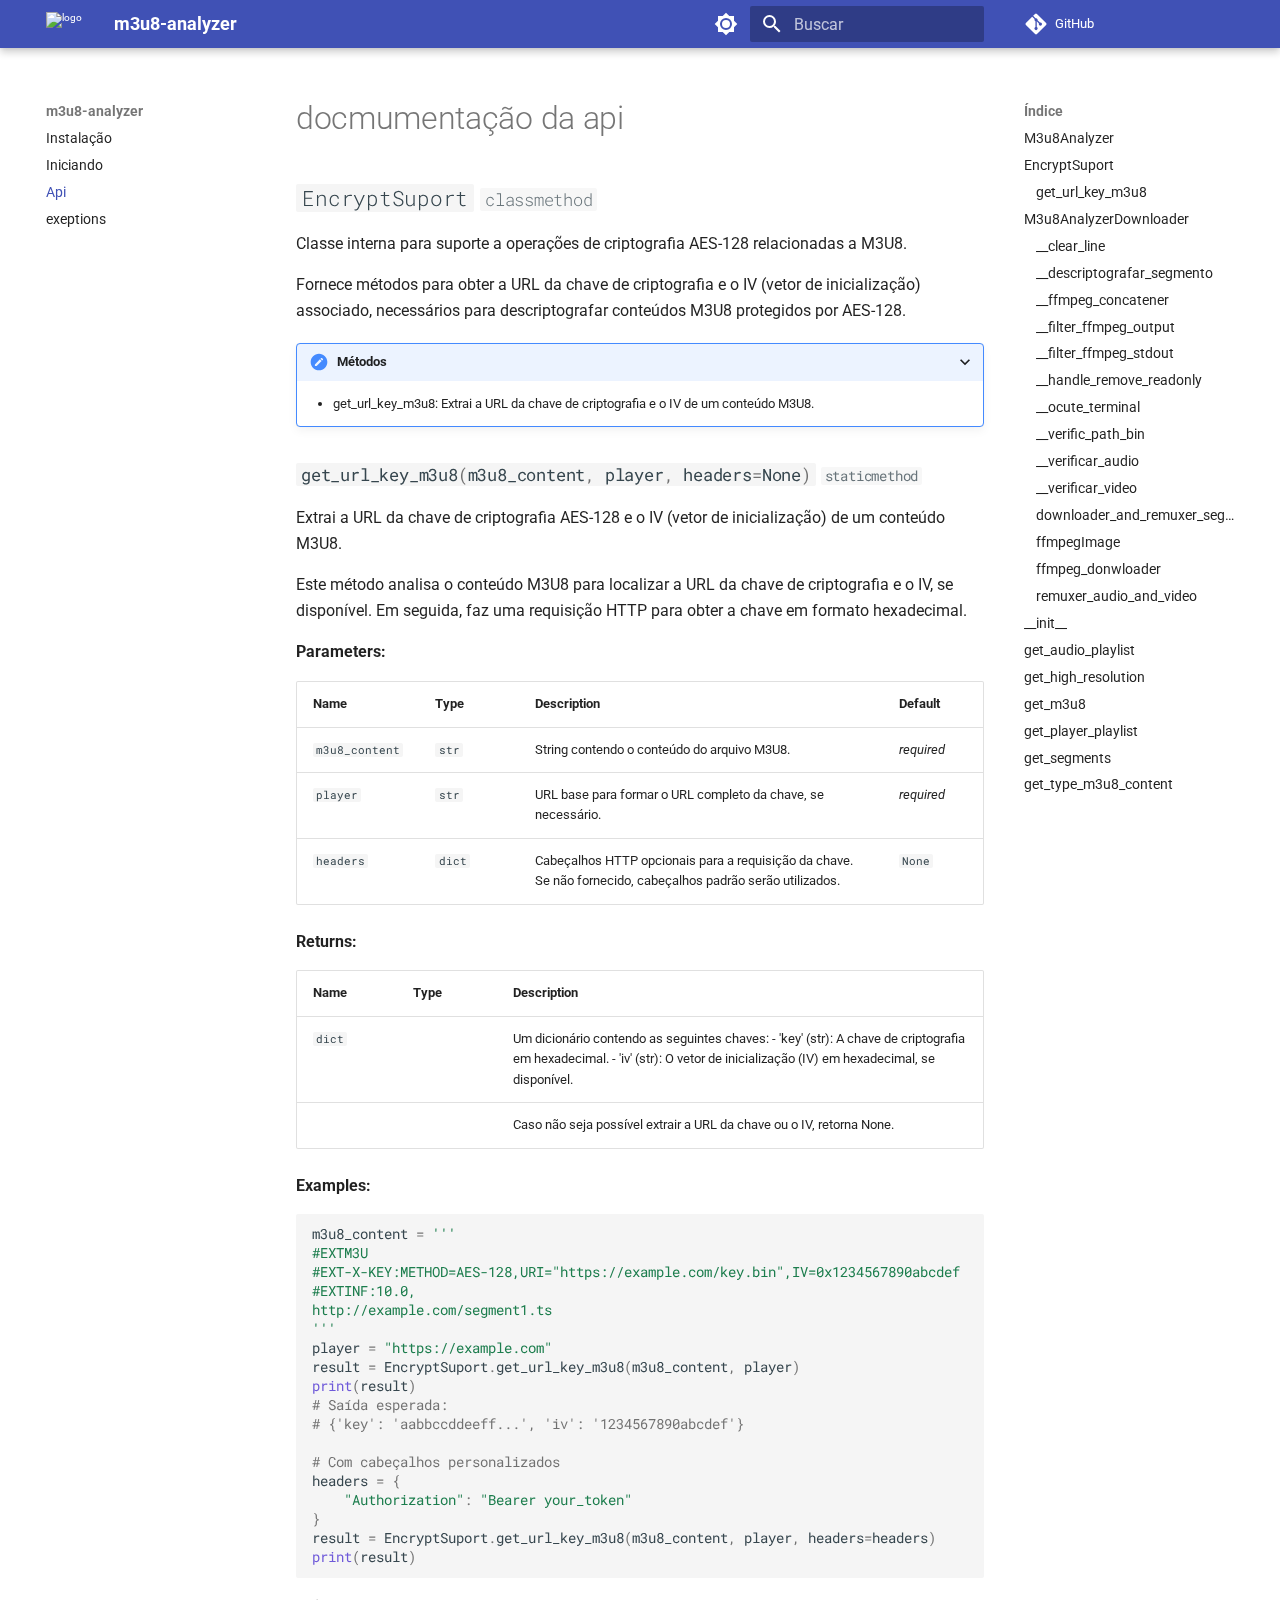
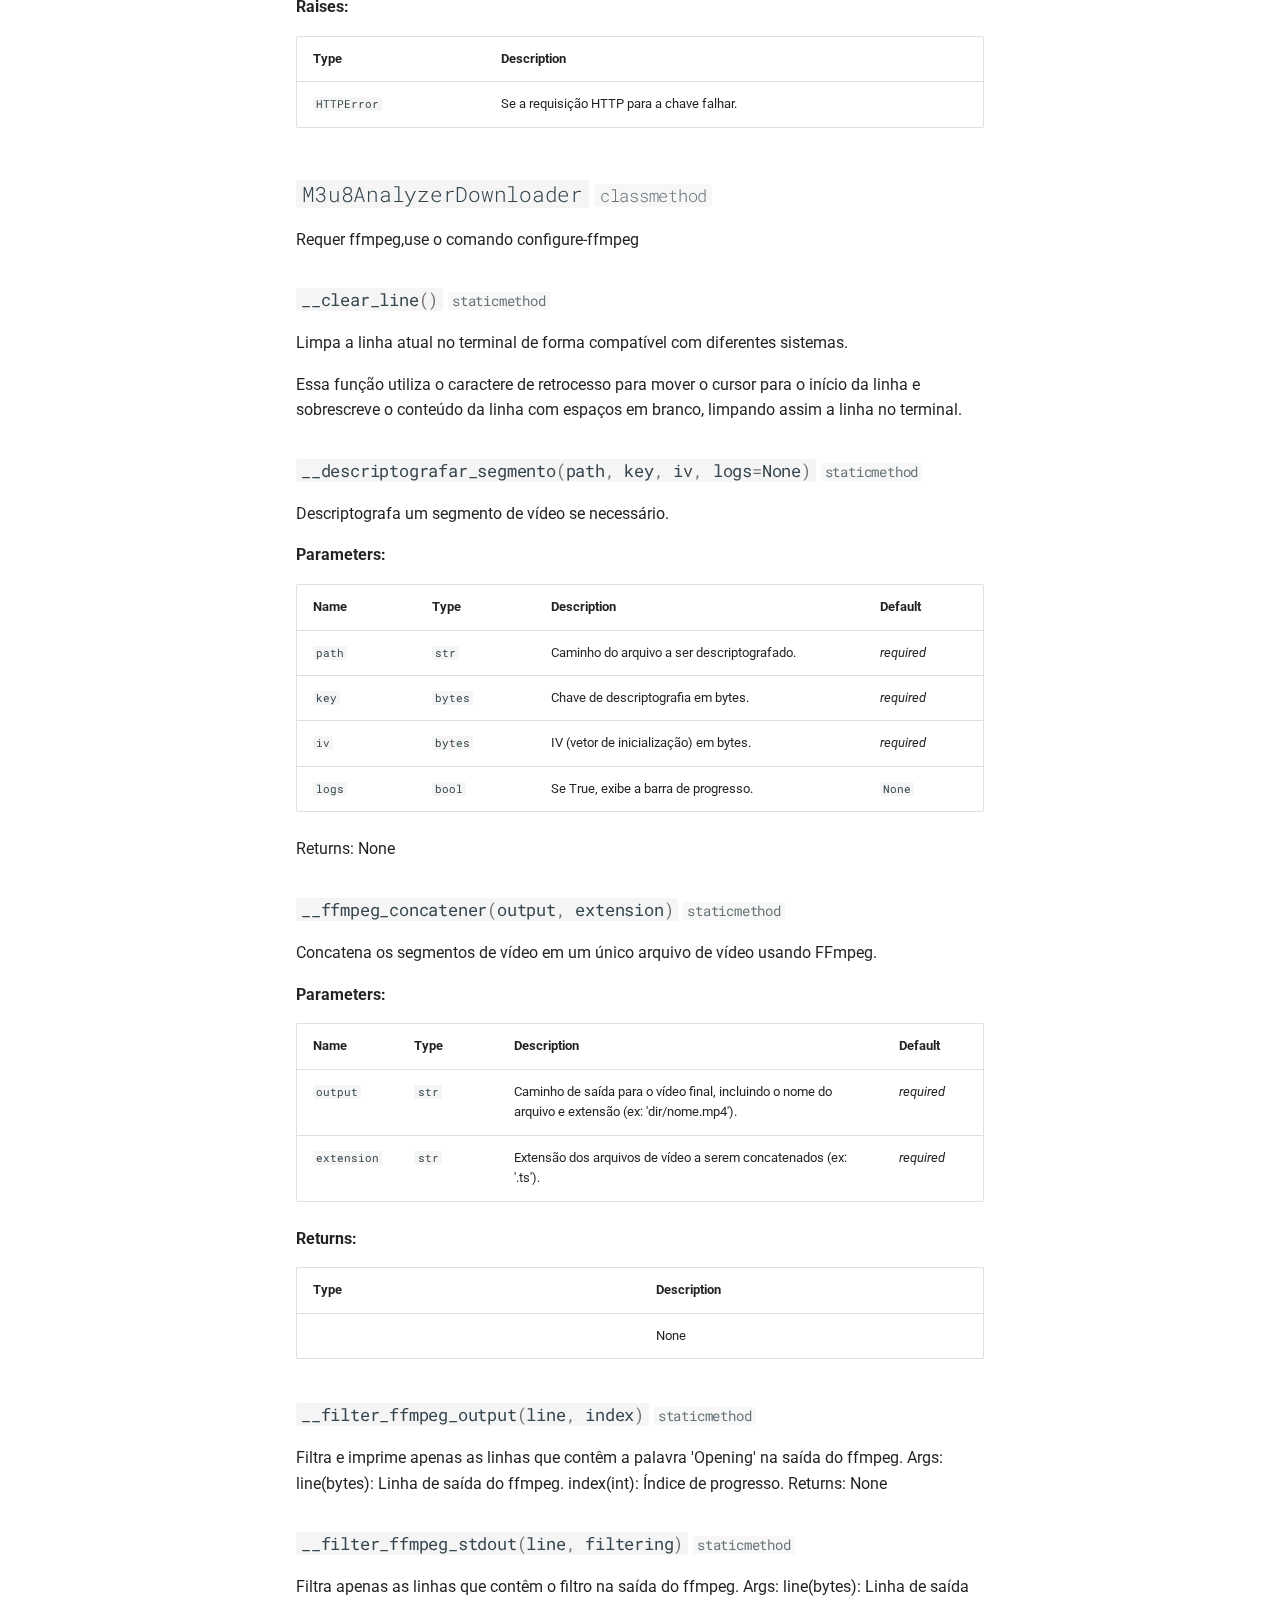
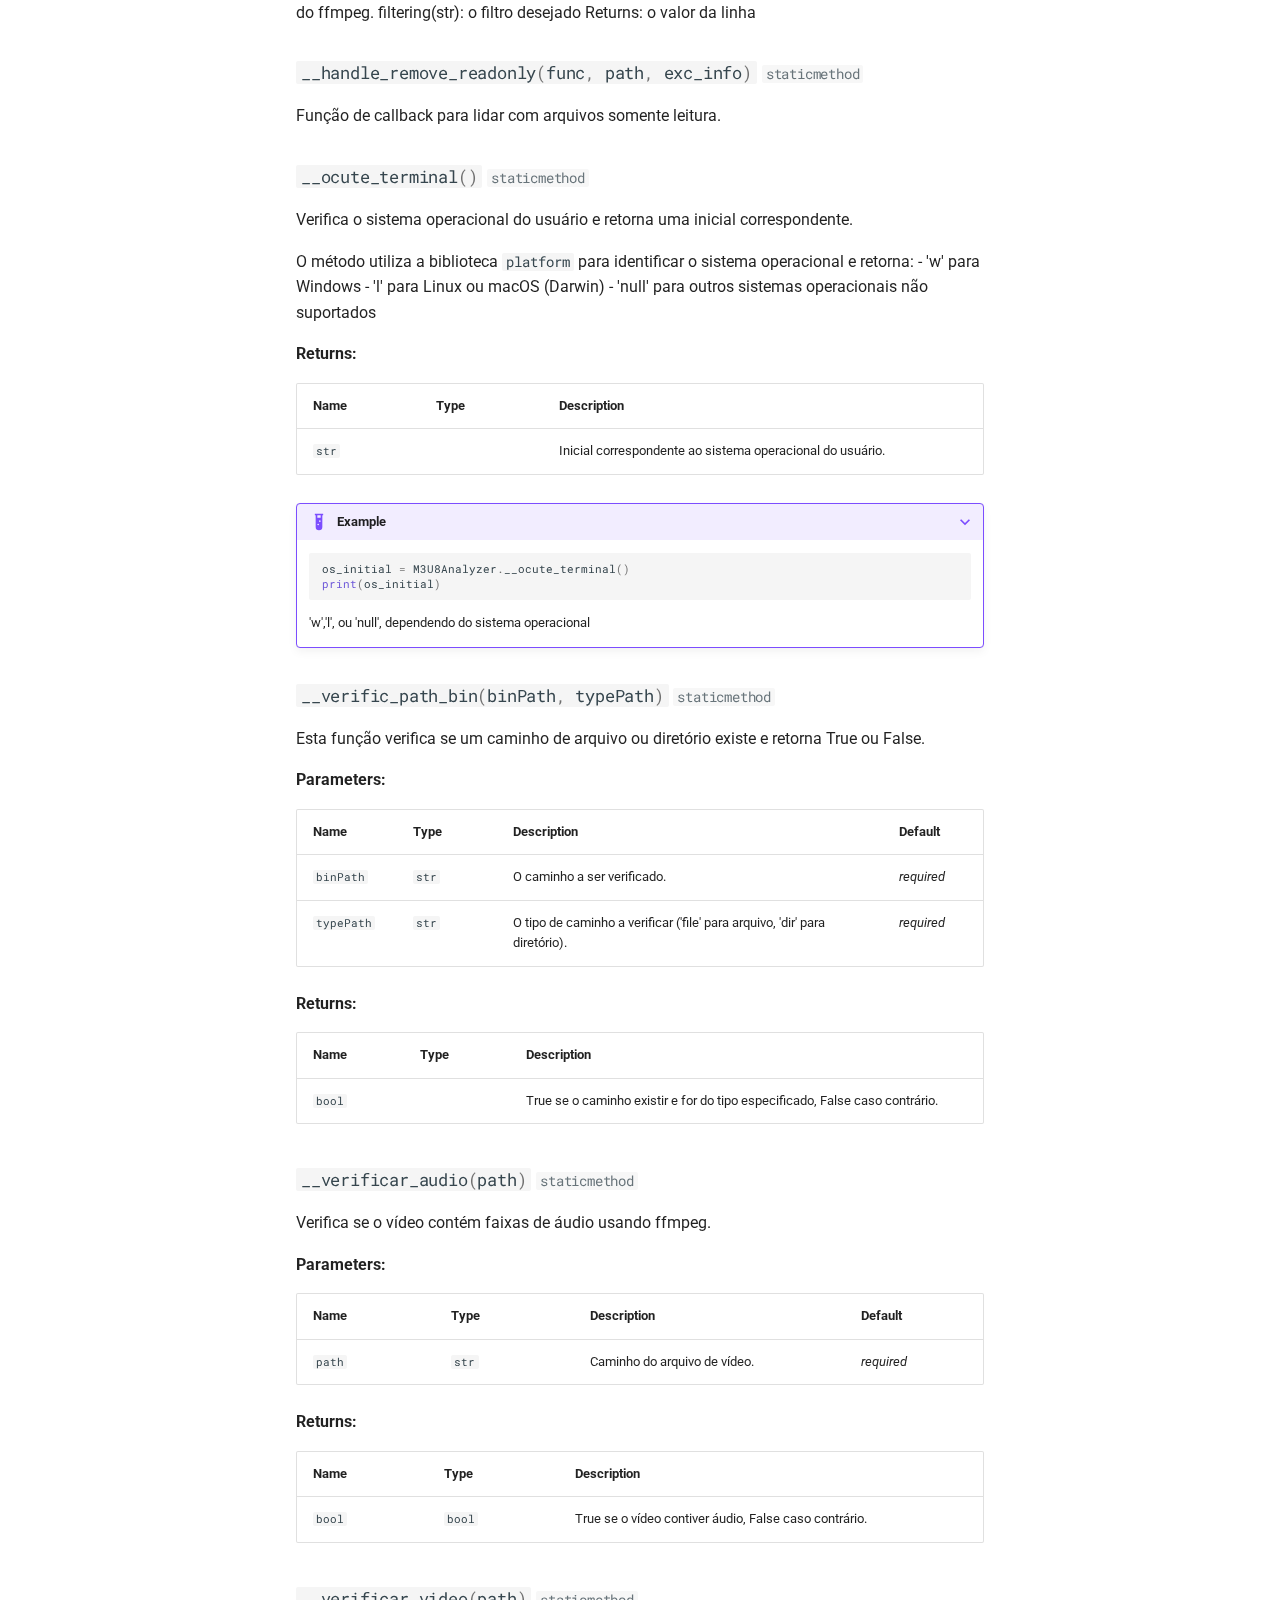
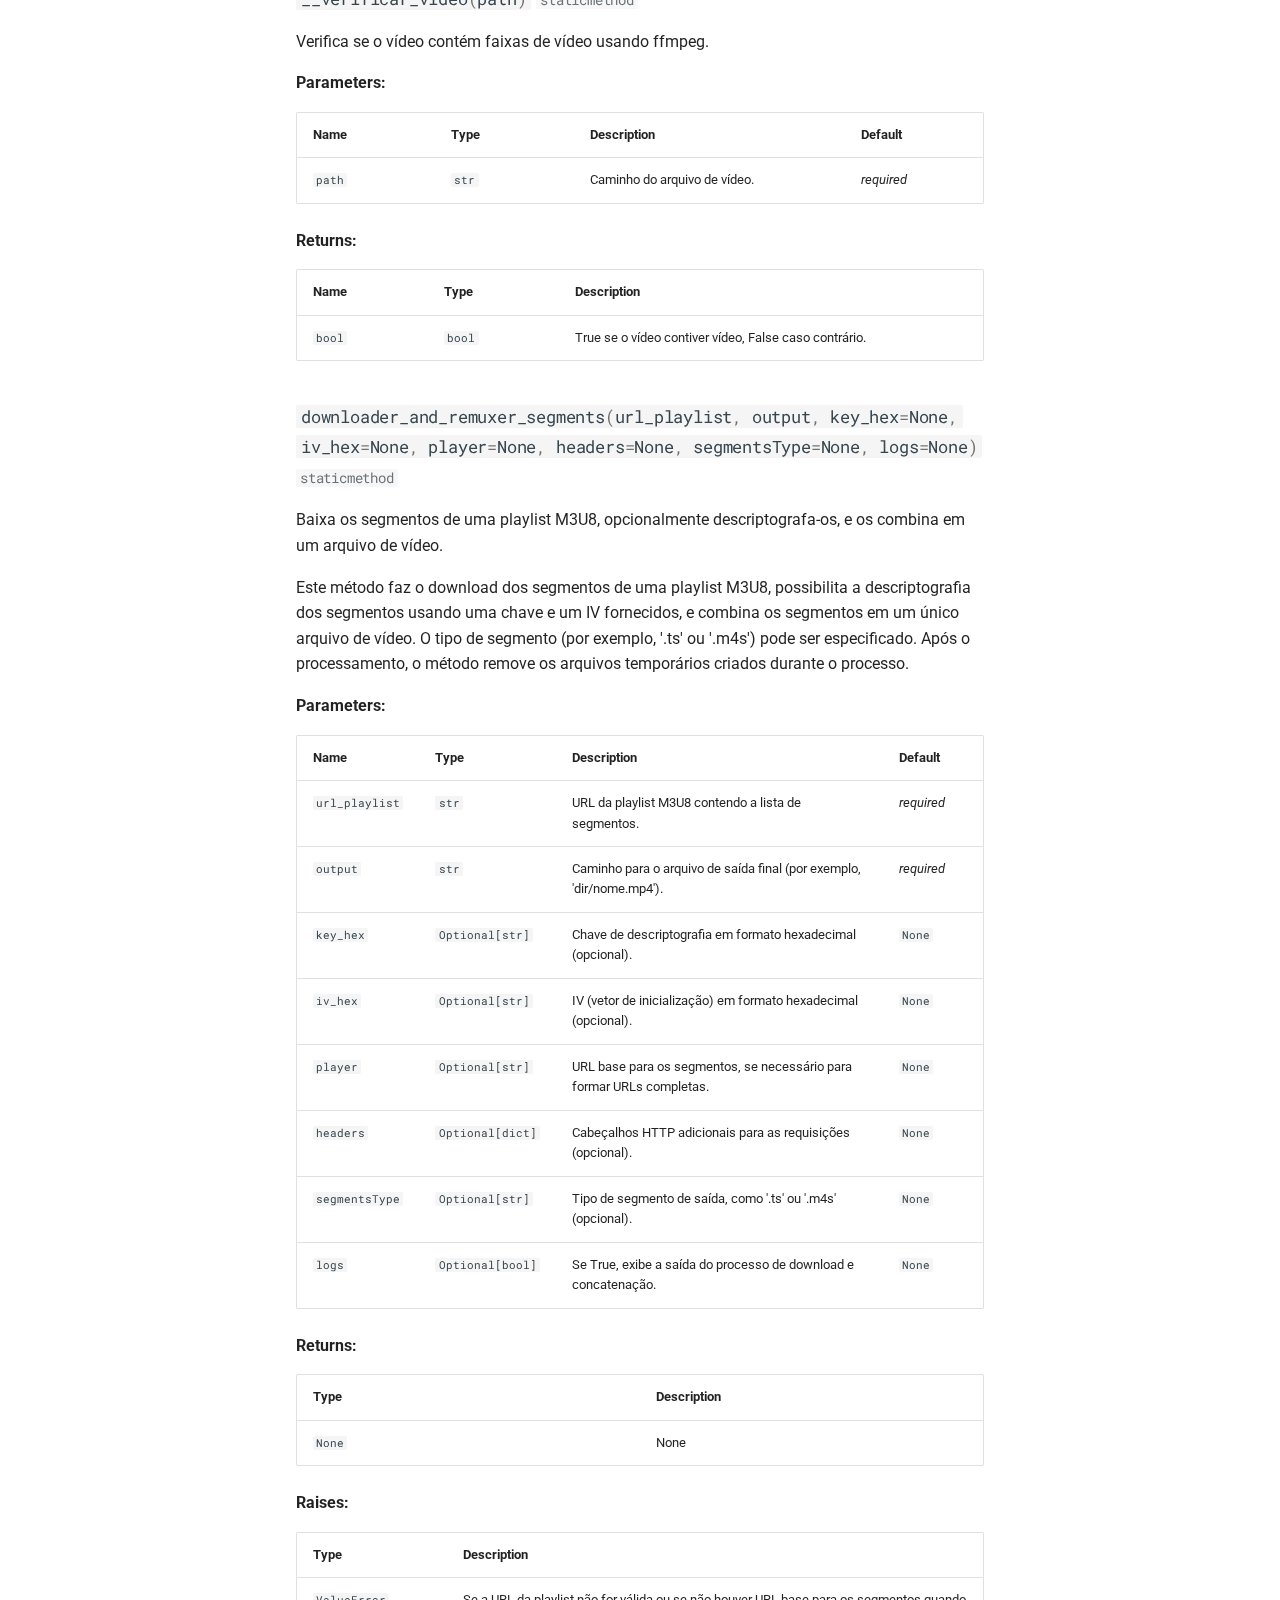
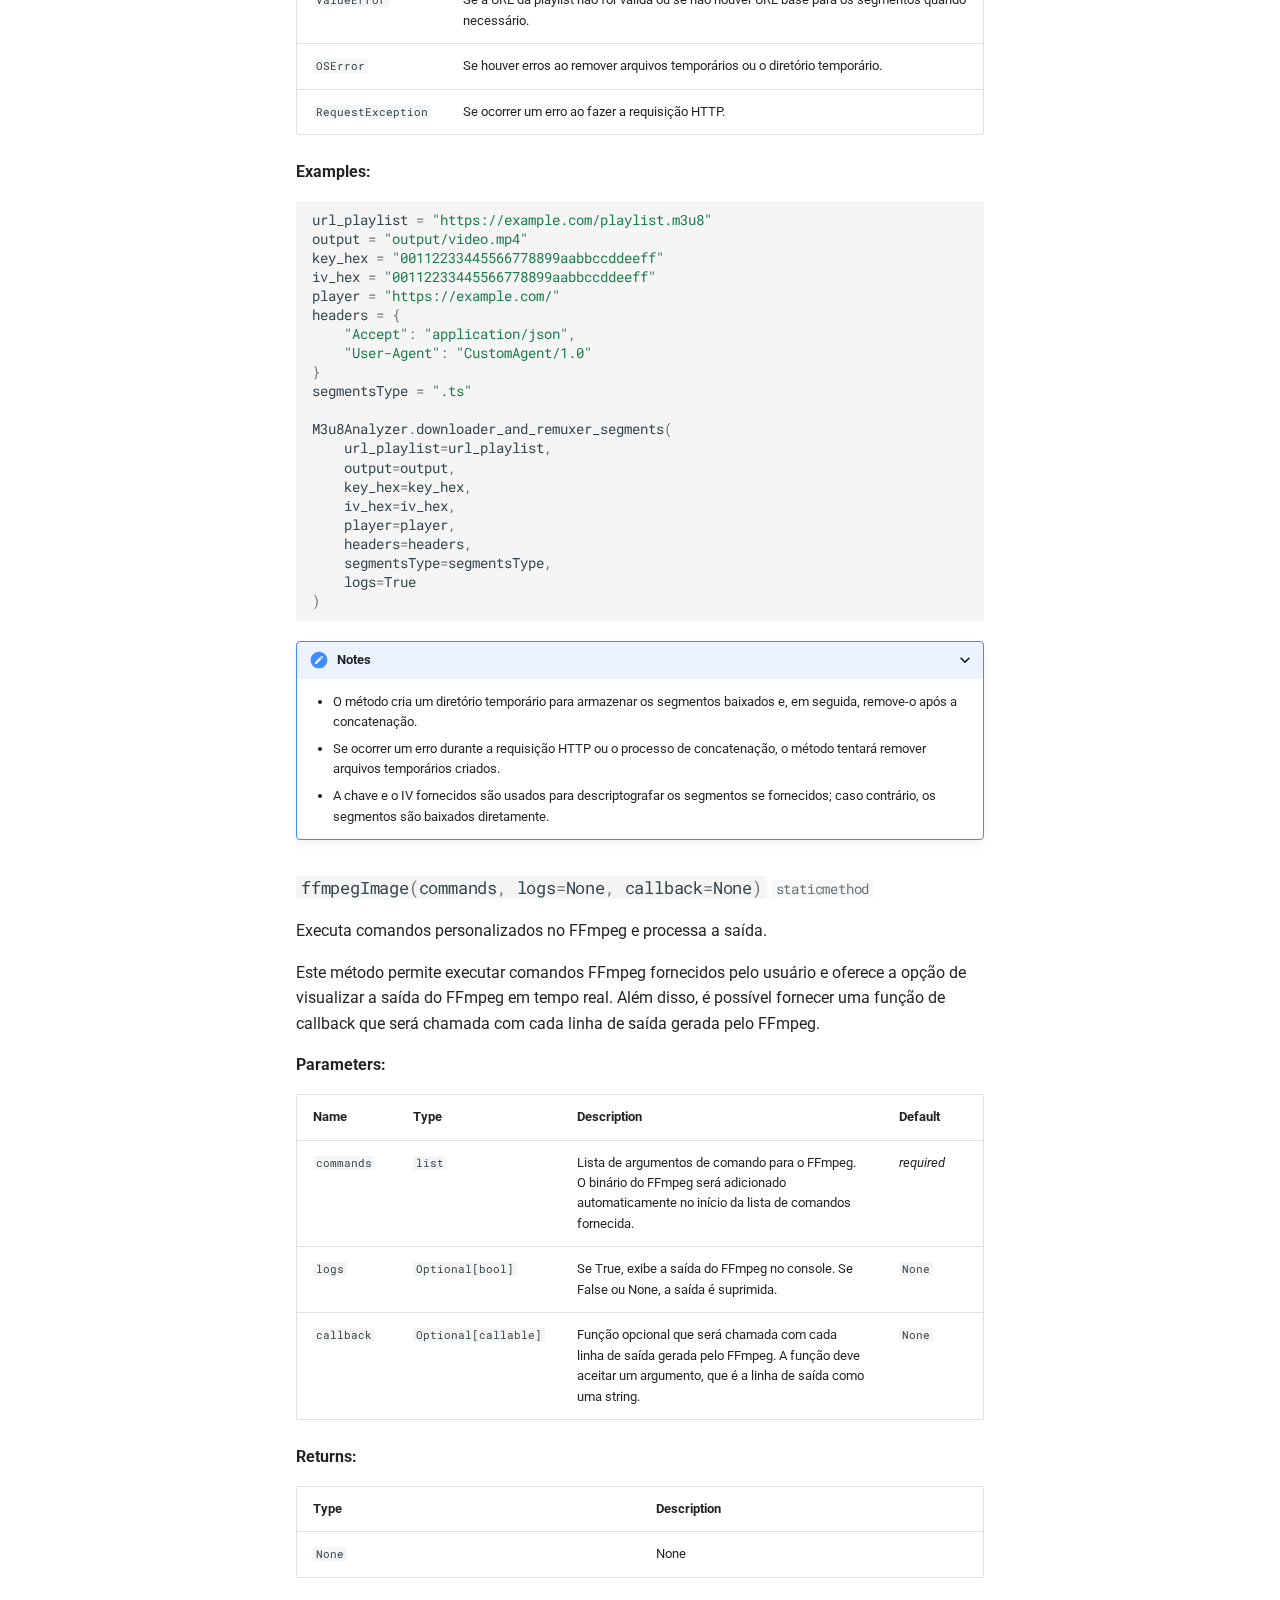
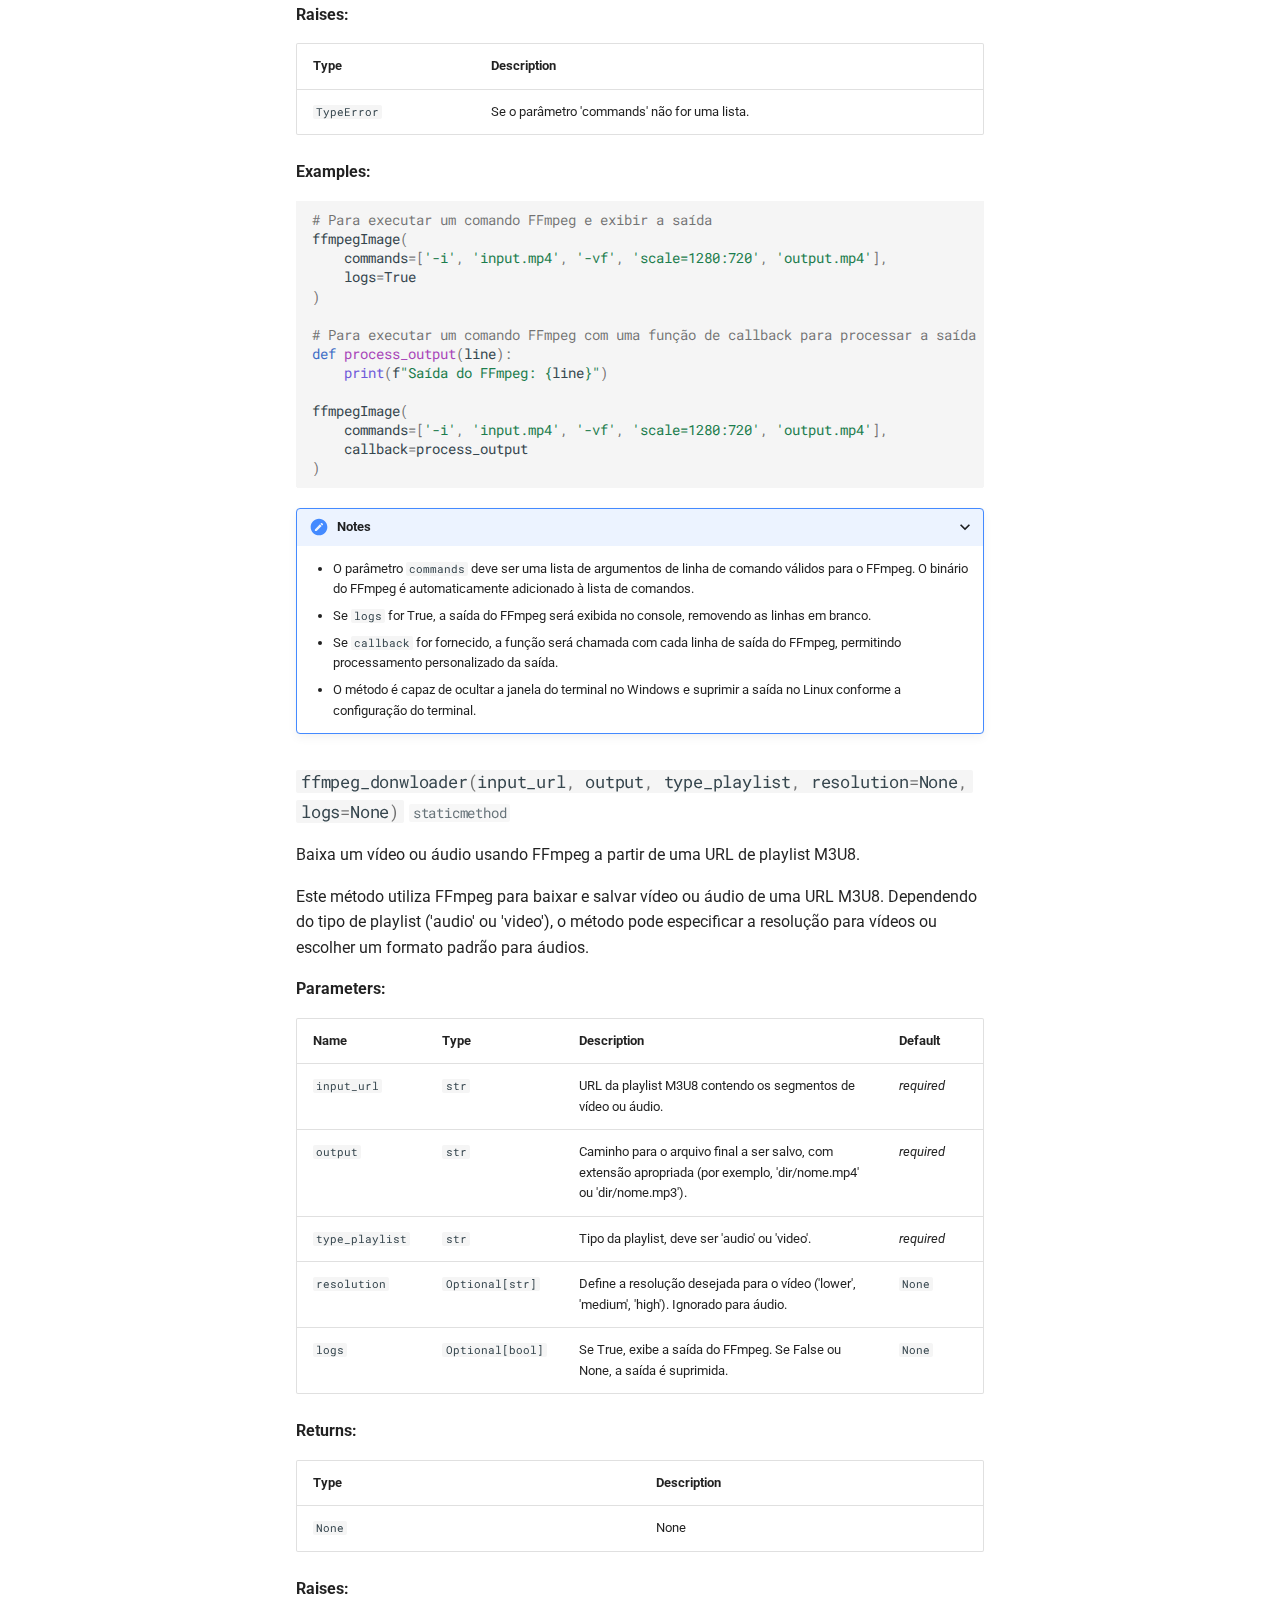
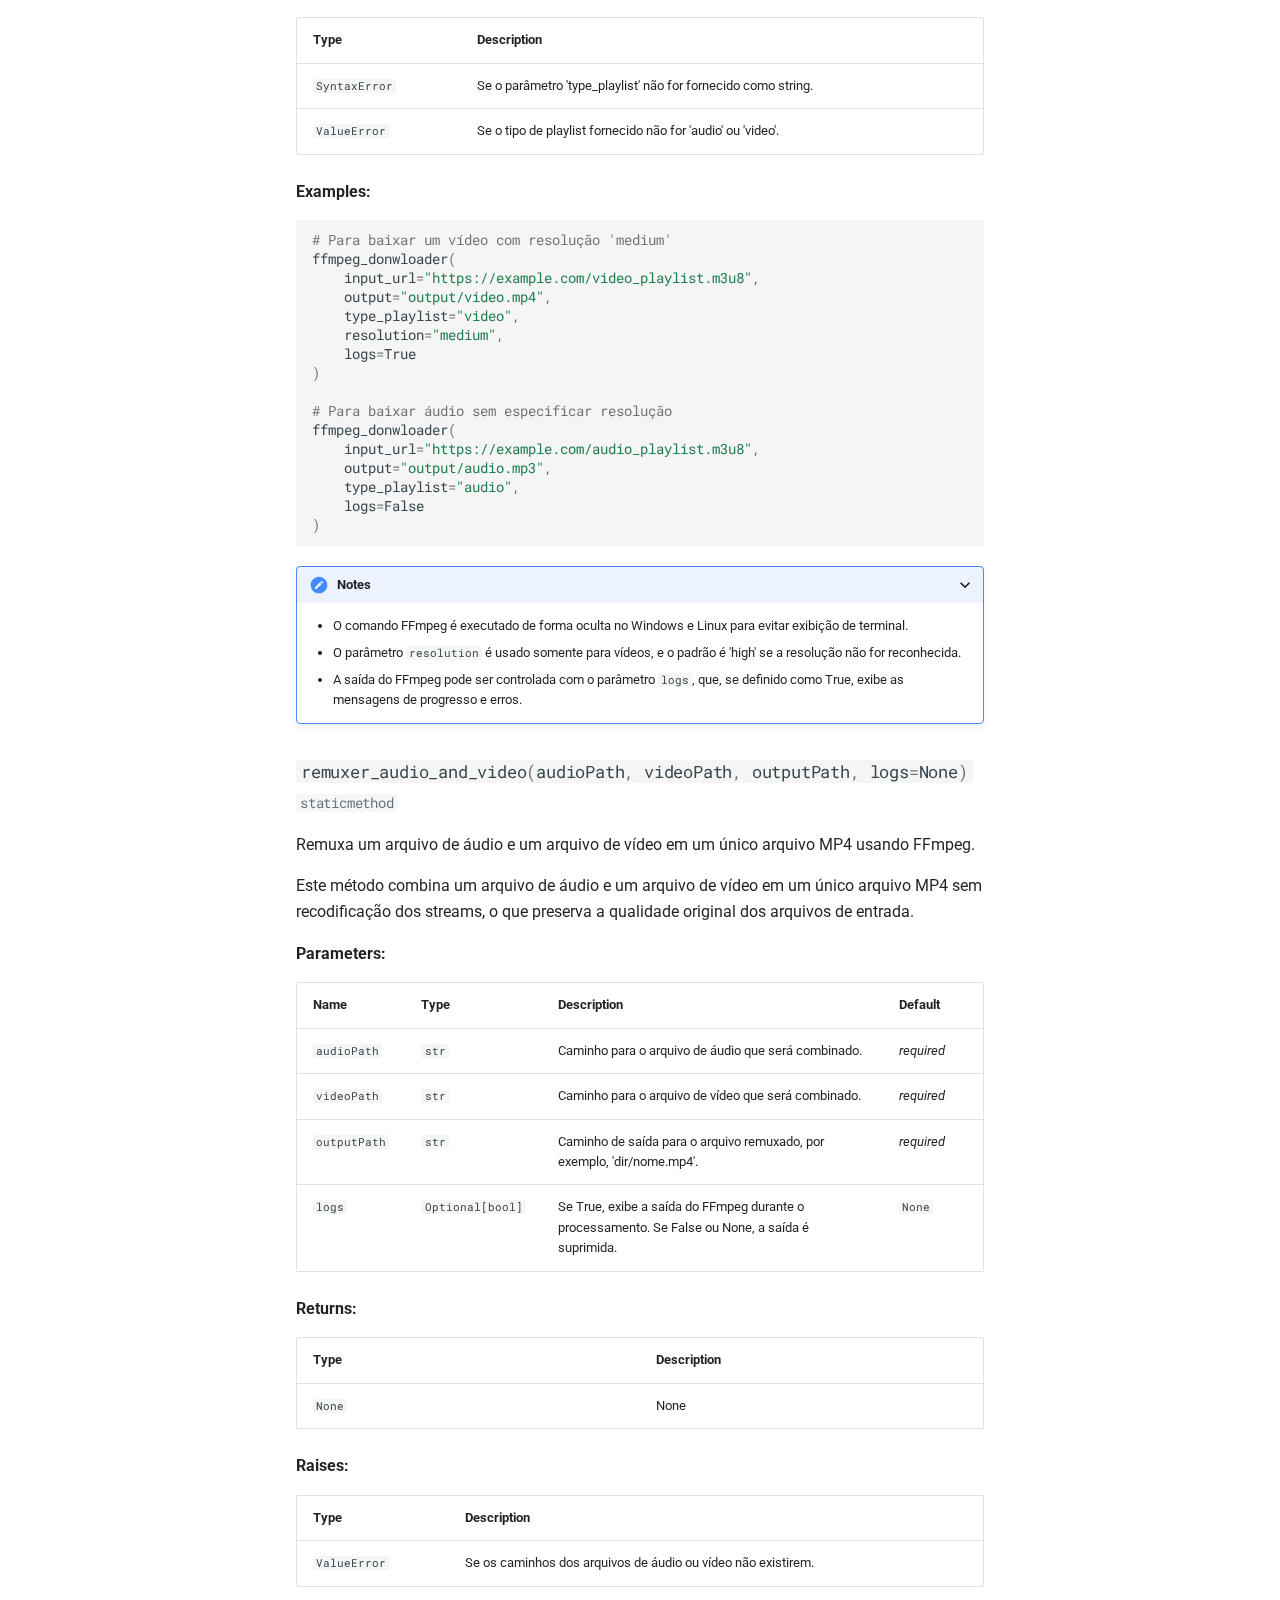
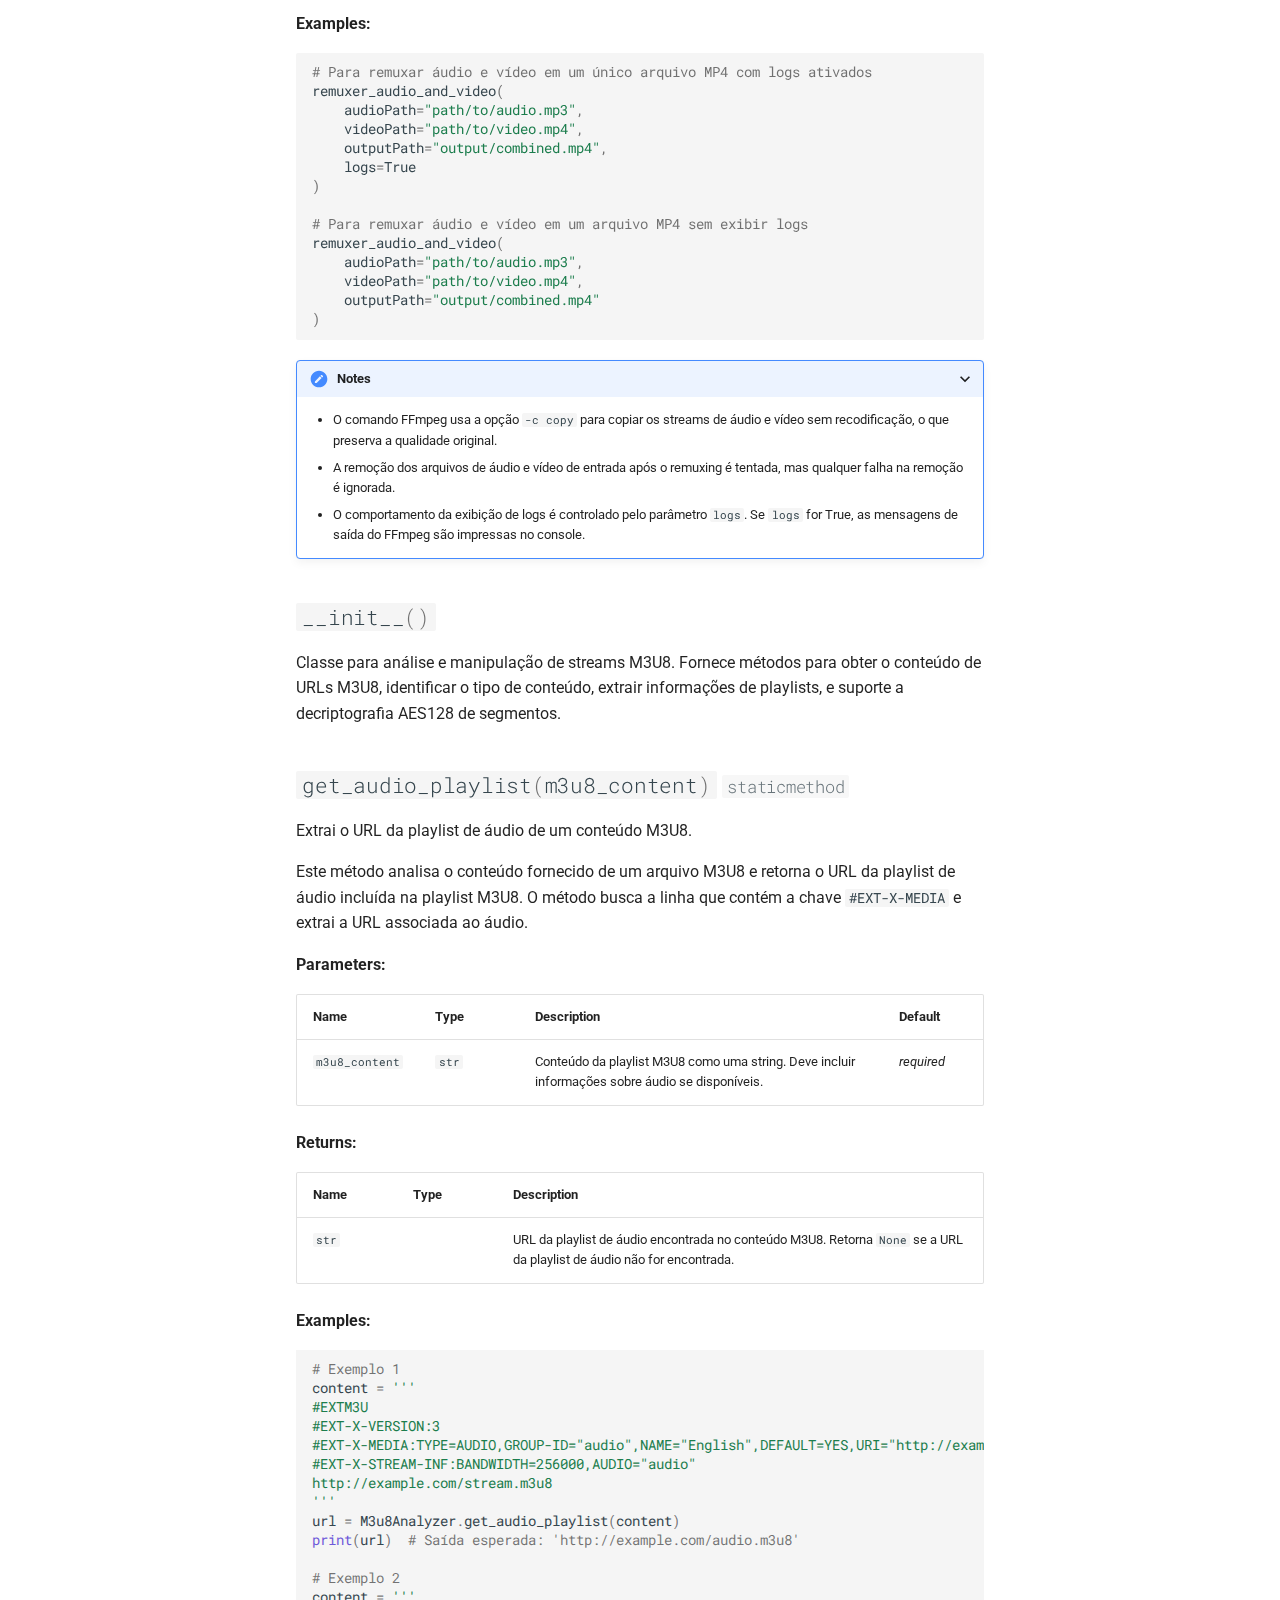
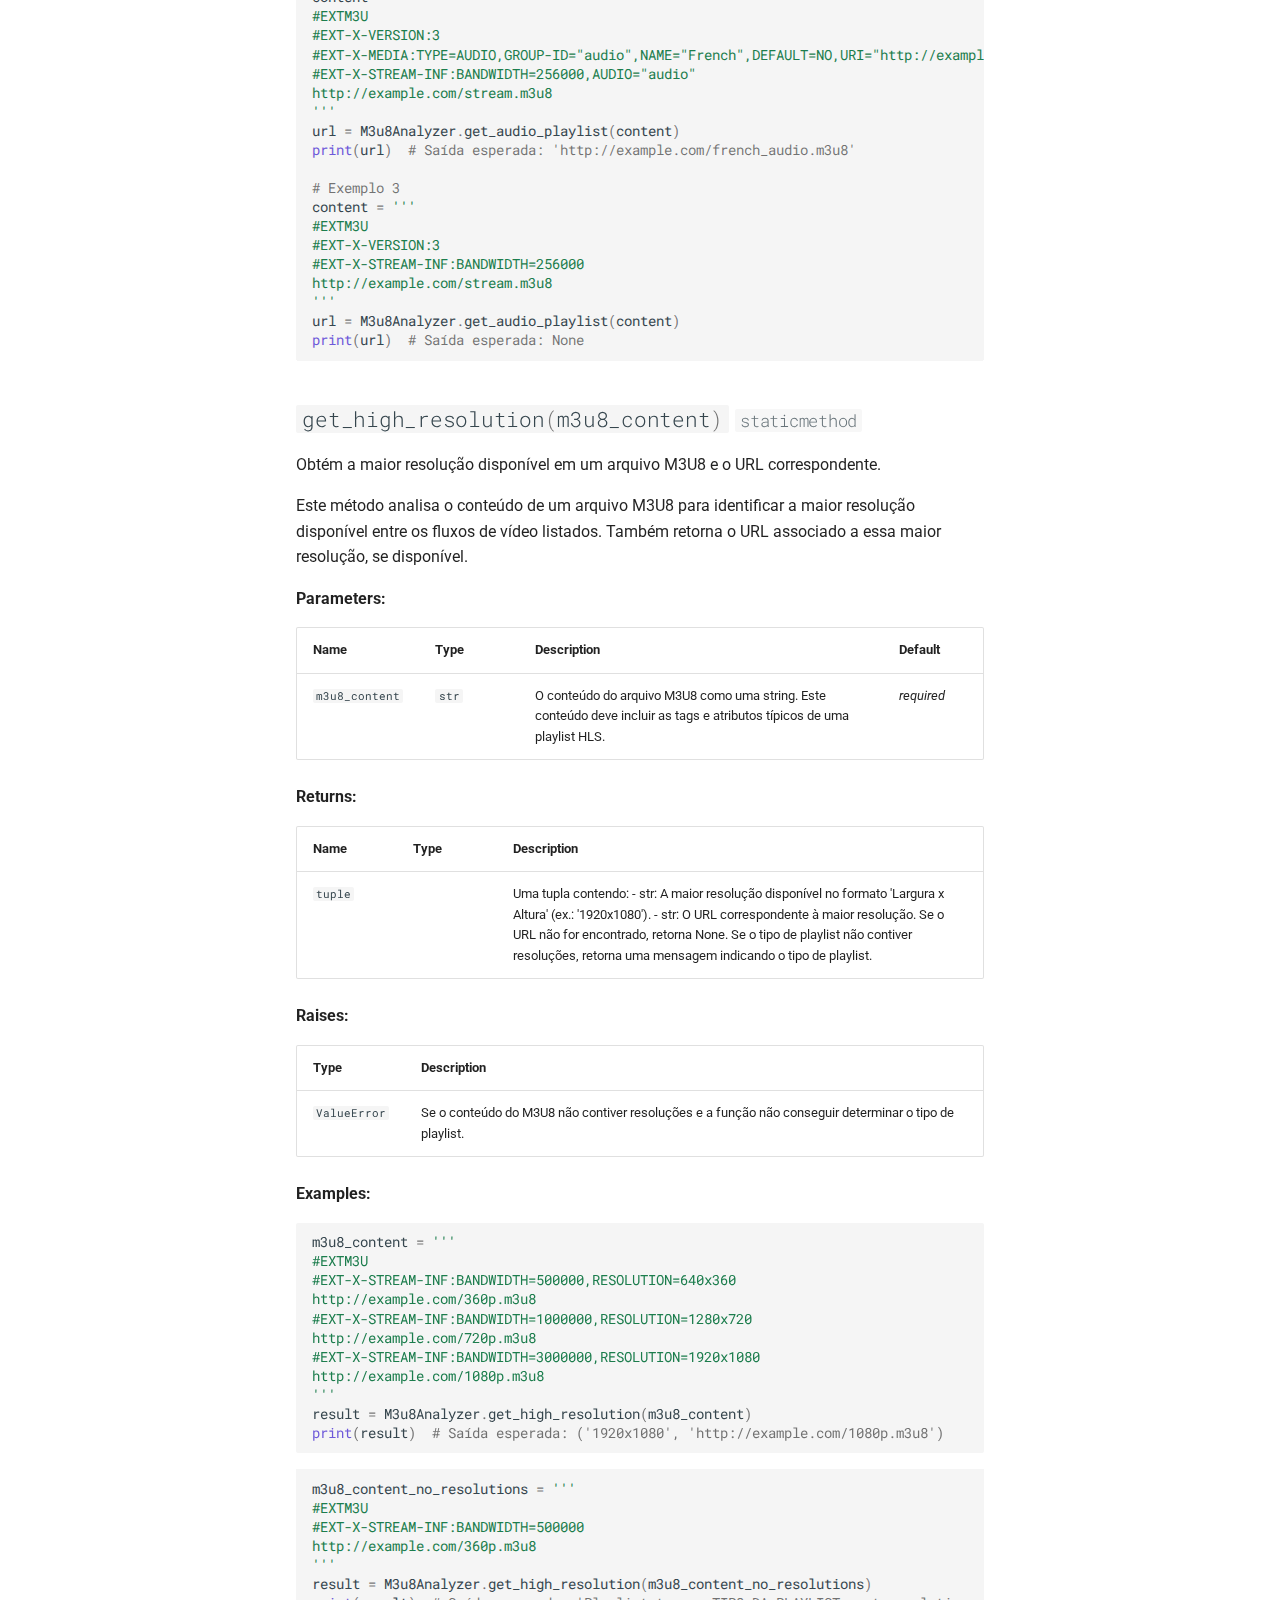
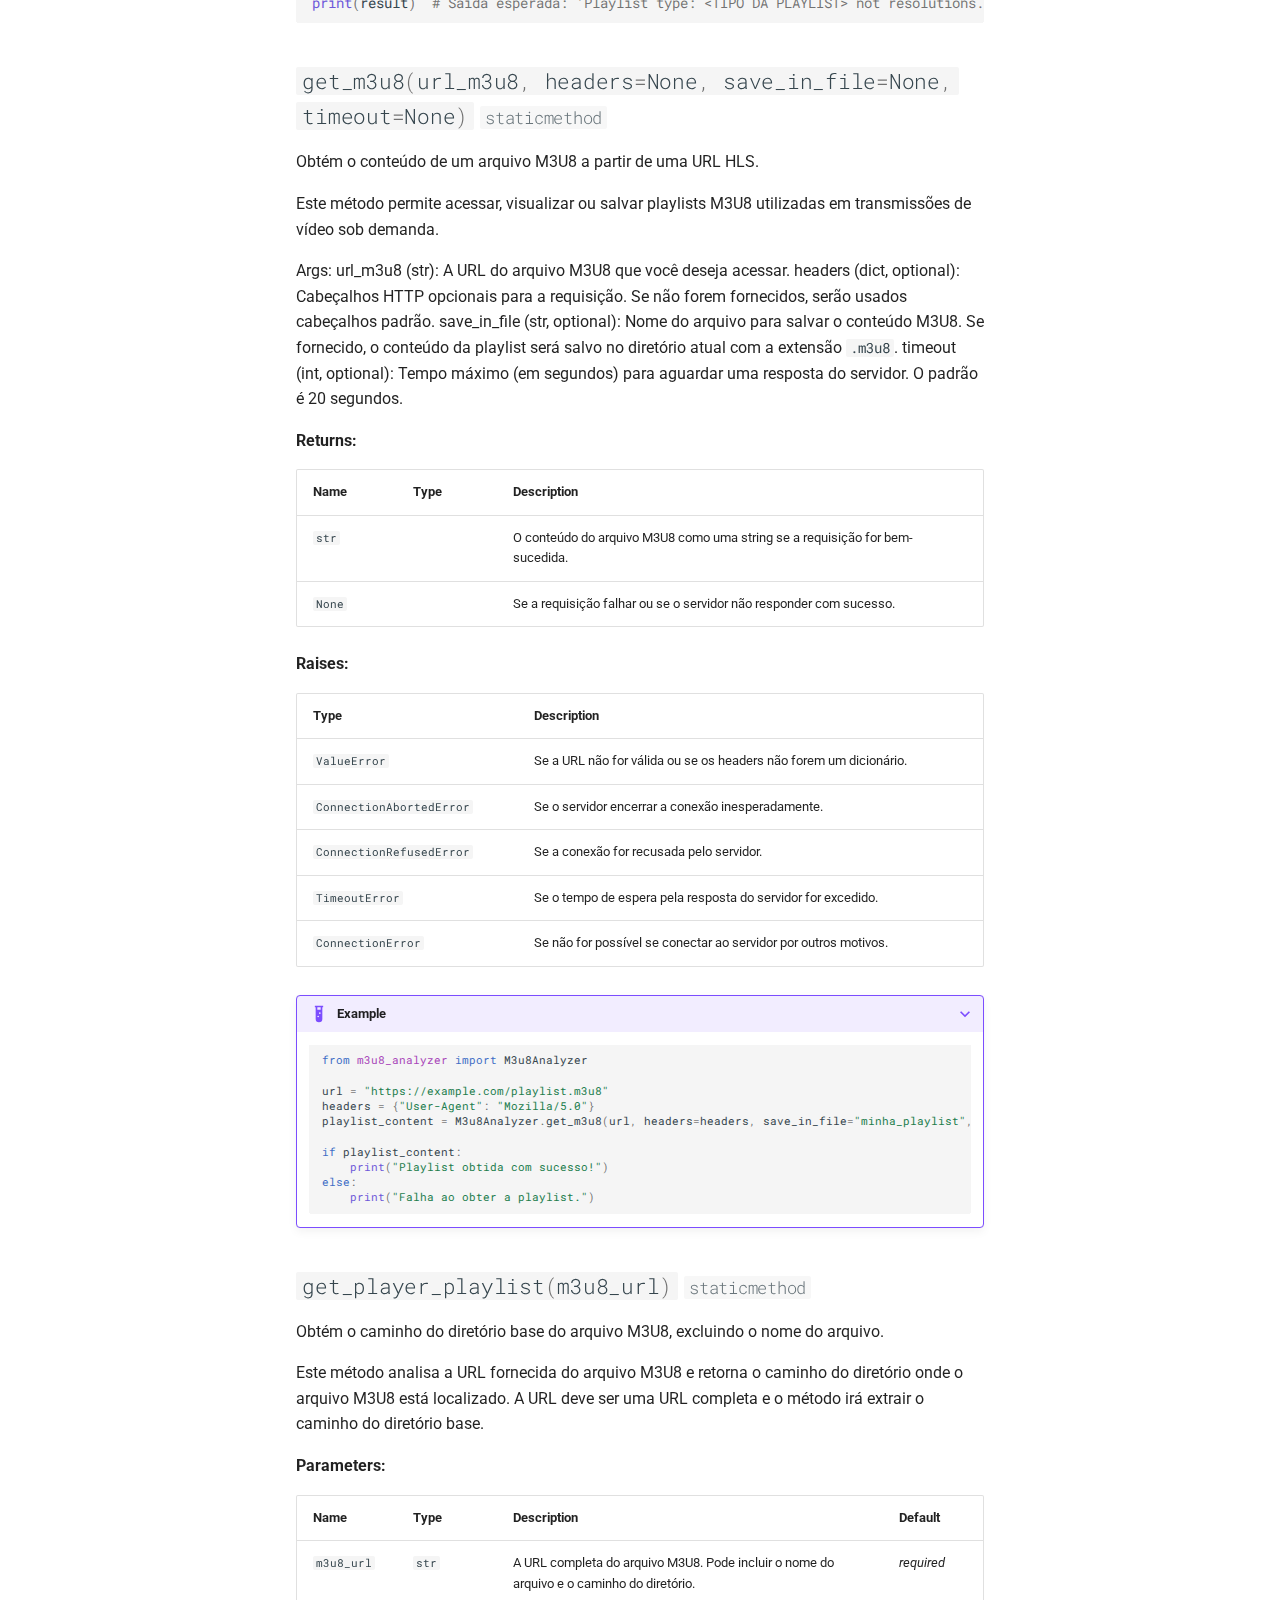
==== commit 7b9c3f59: "correct" ====
--- a/docs/api/index.html
+++ b/docs/api/index.html
@@ -9,11 +9,13 @@
       
       
       
-        <link rel="prev" href="..">
-      
-      
-      
-      <link rel="icon" href="../assets/logo_noturno.png">
+        <link rel="prev" href="../iniciando/">
+      
+      
+        <link rel="next" href="../exeptions/">
+      
+      
+      <link rel="icon" href="../images/logo_noturno.png">
       <meta name="generator" content="mkdocs-1.6.0, mkdocs-material-9.5.33">
     
     
@@ -45,6 +47,8 @@
     
     
       <link rel="stylesheet" href="../assets/_mkdocstrings.css">
+    
+      <link rel="stylesheet" href="../stylesheets/extra.css">
     
     <script>__md_scope=new URL("..",location),__md_hash=e=>[...e].reduce((e,_)=>(e<<5)-e+_.charCodeAt(0),0),__md_get=(e,_=localStorage,t=__md_scope)=>JSON.parse(_.getItem(t.pathname+"."+e)),__md_set=(e,_,t=localStorage,a=__md_scope)=>{try{t.setItem(a.pathname+"."+e,JSON.stringify(_))}catch(e){}}</script>
     
@@ -90,7 +94,7 @@
   <nav class="md-header__inner md-grid" aria-label="Cabeçalho">
     <a href=".." title="m3u8-analyzer" class="md-header__button md-logo" aria-label="m3u8-analyzer" data-md-component="logo">
       
-  <img src="../assets/logo_noturno.png" alt="logo">
+  <img src="../images/logo_noturno.png" alt="logo">
 
     </a>
     <label class="md-header__button md-icon" for="__drawer">
@@ -120,9 +124,9 @@
     
     
     
-    <input class="md-option" data-md-color-media="" data-md-color-scheme="default" data-md-color-primary="indigo" data-md-color-accent="indigo"  aria-label="modo Noite"  type="radio" name="__palette" id="__palette_0">
-    
-      <label class="md-header__button md-icon" title="modo Noite" for="__palette_1" hidden>
+    <input class="md-option" data-md-color-media="" data-md-color-scheme="default" data-md-color-primary="indigo" data-md-color-accent="indigo"  aria-label="Modo Escuro"  type="radio" name="__palette" id="__palette_0">
+    
+      <label class="md-header__button md-icon" title="Modo Escuro" for="__palette_1" hidden>
         <svg xmlns="http://www.w3.org/2000/svg" viewBox="0 0 24 24"><path d="M12 8a4 4 0 0 0-4 4 4 4 0 0 0 4 4 4 4 0 0 0 4-4 4 4 0 0 0-4-4m0 10a6 6 0 0 1-6-6 6 6 0 0 1 6-6 6 6 0 0 1 6 6 6 6 0 0 1-6 6m8-9.31V4h-4.69L12 .69 8.69 4H4v4.69L.69 12 4 15.31V20h4.69L12 23.31 15.31 20H20v-4.69L23.31 12 20 8.69Z"/></svg>
       </label>
     
@@ -130,9 +134,9 @@
     
     
     
-    <input class="md-option" data-md-color-media="" data-md-color-scheme="slate" data-md-color-primary="indigo" data-md-color-accent="indigo"  aria-label="modo Dia"  type="radio" name="__palette" id="__palette_1">
-    
-      <label class="md-header__button md-icon" title="modo Dia" for="__palette_0" hidden>
+    <input class="md-option" data-md-color-media="" data-md-color-scheme="slate" data-md-color-primary="indigo" data-md-color-accent="indigo"  aria-label="Modo Claro"  type="radio" name="__palette" id="__palette_1">
+    
+      <label class="md-header__button md-icon" title="Modo Claro" for="__palette_0" hidden>
         <svg xmlns="http://www.w3.org/2000/svg" viewBox="0 0 24 24"><path d="M12 18c-.89 0-1.74-.2-2.5-.55C11.56 16.5 13 14.42 13 12c0-2.42-1.44-4.5-3.5-5.45C10.26 6.2 11.11 6 12 6a6 6 0 0 1 6 6 6 6 0 0 1-6 6m8-9.31V4h-4.69L12 .69 8.69 4H4v4.69L.69 12 4 15.31V20h4.69L12 23.31 15.31 20H20v-4.69L23.31 12 20 8.69Z"/></svg>
       </label>
     
@@ -222,7 +226,7 @@
   <label class="md-nav__title" for="__drawer">
     <a href=".." title="m3u8-analyzer" class="md-nav__button md-logo" aria-label="m3u8-analyzer" data-md-component="logo">
       
-  <img src="../assets/logo_noturno.png" alt="logo">
+  <img src="../images/logo_noturno.png" alt="logo">
 
     </a>
     m3u8-analyzer
@@ -253,7 +257,27 @@
         
   
   <span class="md-ellipsis">
-    Visão Geral
+    Instalação
+  </span>
+  
+
+      </a>
+    </li>
+  
+
+    
+      
+      
+  
+  
+  
+  
+    <li class="md-nav__item">
+      <a href="../iniciando/" class="md-nav__link">
+        
+  
+  <span class="md-ellipsis">
+    Iniciando
   </span>
   
 
@@ -315,7 +339,7 @@
     <ul class="md-nav__list" data-md-component="toc" data-md-scrollfix>
       
         <li class="md-nav__item">
-  <a href="#m3u8_analyzer.M3u8Analyzer.M3u8Analyzer" class="md-nav__link">
+  <a href="#m3u8_analyzer_lib.M3u8Analyzer.M3u8Analyzer" class="md-nav__link">
     <span class="md-ellipsis">
       M3u8Analyzer
     </span>
@@ -324,7 +348,7 @@
 </li>
       
         <li class="md-nav__item">
-  <a href="#m3u8_analyzer.M3u8Analyzer.M3u8Analyzer.EncryptSuport" class="md-nav__link">
+  <a href="#m3u8_analyzer_lib.M3u8Analyzer.M3u8Analyzer.EncryptSuport" class="md-nav__link">
     <span class="md-ellipsis">
       EncryptSuport
     </span>
@@ -334,7 +358,7 @@
       <ul class="md-nav__list">
         
           <li class="md-nav__item">
-  <a href="#m3u8_analyzer.M3u8Analyzer.M3u8Analyzer.EncryptSuport.get_url_key_m3u8" class="md-nav__link">
+  <a href="#m3u8_analyzer_lib.M3u8Analyzer.M3u8Analyzer.EncryptSuport.get_url_key_m3u8" class="md-nav__link">
     <span class="md-ellipsis">
       get_url_key_m3u8
     </span>
@@ -348,7 +372,7 @@
 </li>
       
         <li class="md-nav__item">
-  <a href="#m3u8_analyzer.M3u8Analyzer.M3u8Analyzer.M3u8AnalyzerDownloader" class="md-nav__link">
+  <a href="#m3u8_analyzer_lib.M3u8Analyzer.M3u8Analyzer.M3u8AnalyzerDownloader" class="md-nav__link">
     <span class="md-ellipsis">
       M3u8AnalyzerDownloader
     </span>
@@ -358,7 +382,7 @@
       <ul class="md-nav__list">
         
           <li class="md-nav__item">
-  <a href="#m3u8_analyzer.M3u8Analyzer.M3u8Analyzer.M3u8AnalyzerDownloader.__clear_line" class="md-nav__link">
+  <a href="#m3u8_analyzer_lib.M3u8Analyzer.M3u8Analyzer.M3u8AnalyzerDownloader.__clear_line" class="md-nav__link">
     <span class="md-ellipsis">
       __clear_line
     </span>
@@ -367,7 +391,7 @@
 </li>
         
           <li class="md-nav__item">
-  <a href="#m3u8_analyzer.M3u8Analyzer.M3u8Analyzer.M3u8AnalyzerDownloader.__descriptografar_segmento" class="md-nav__link">
+  <a href="#m3u8_analyzer_lib.M3u8Analyzer.M3u8Analyzer.M3u8AnalyzerDownloader.__descriptografar_segmento" class="md-nav__link">
     <span class="md-ellipsis">
       __descriptografar_segmento
     </span>
@@ -376,7 +400,7 @@
 </li>
         
           <li class="md-nav__item">
-  <a href="#m3u8_analyzer.M3u8Analyzer.M3u8Analyzer.M3u8AnalyzerDownloader.__ffmpeg_concatener" class="md-nav__link">
+  <a href="#m3u8_analyzer_lib.M3u8Analyzer.M3u8Analyzer.M3u8AnalyzerDownloader.__ffmpeg_concatener" class="md-nav__link">
     <span class="md-ellipsis">
       __ffmpeg_concatener
     </span>
@@ -385,7 +409,7 @@
 </li>
         
           <li class="md-nav__item">
-  <a href="#m3u8_analyzer.M3u8Analyzer.M3u8Analyzer.M3u8AnalyzerDownloader.__filter_ffmpeg_output" class="md-nav__link">
+  <a href="#m3u8_analyzer_lib.M3u8Analyzer.M3u8Analyzer.M3u8AnalyzerDownloader.__filter_ffmpeg_output" class="md-nav__link">
     <span class="md-ellipsis">
       __filter_ffmpeg_output
     </span>
@@ -394,7 +418,25 @@
 </li>
         
           <li class="md-nav__item">
-  <a href="#m3u8_analyzer.M3u8Analyzer.M3u8Analyzer.M3u8AnalyzerDownloader.__ocute_terminal" class="md-nav__link">
+  <a href="#m3u8_analyzer_lib.M3u8Analyzer.M3u8Analyzer.M3u8AnalyzerDownloader.__filter_ffmpeg_stdout" class="md-nav__link">
+    <span class="md-ellipsis">
+      __filter_ffmpeg_stdout
+    </span>
+  </a>
+  
+</li>
+        
+          <li class="md-nav__item">
+  <a href="#m3u8_analyzer_lib.M3u8Analyzer.M3u8Analyzer.M3u8AnalyzerDownloader.__handle_remove_readonly" class="md-nav__link">
+    <span class="md-ellipsis">
+      __handle_remove_readonly
+    </span>
+  </a>
+  
+</li>
+        
+          <li class="md-nav__item">
+  <a href="#m3u8_analyzer_lib.M3u8Analyzer.M3u8Analyzer.M3u8AnalyzerDownloader.__ocute_terminal" class="md-nav__link">
     <span class="md-ellipsis">
       __ocute_terminal
     </span>
@@ -403,7 +445,16 @@
 </li>
         
           <li class="md-nav__item">
-  <a href="#m3u8_analyzer.M3u8Analyzer.M3u8Analyzer.M3u8AnalyzerDownloader.__verificar_audio" class="md-nav__link">
+  <a href="#m3u8_analyzer_lib.M3u8Analyzer.M3u8Analyzer.M3u8AnalyzerDownloader.__verific_path_bin" class="md-nav__link">
+    <span class="md-ellipsis">
+      __verific_path_bin
+    </span>
+  </a>
+  
+</li>
+        
+          <li class="md-nav__item">
+  <a href="#m3u8_analyzer_lib.M3u8Analyzer.M3u8Analyzer.M3u8AnalyzerDownloader.__verificar_audio" class="md-nav__link">
     <span class="md-ellipsis">
       __verificar_audio
     </span>
@@ -412,7 +463,7 @@
 </li>
         
           <li class="md-nav__item">
-  <a href="#m3u8_analyzer.M3u8Analyzer.M3u8Analyzer.M3u8AnalyzerDownloader.__verificar_video" class="md-nav__link">
+  <a href="#m3u8_analyzer_lib.M3u8Analyzer.M3u8Analyzer.M3u8AnalyzerDownloader.__verificar_video" class="md-nav__link">
     <span class="md-ellipsis">
       __verificar_video
     </span>
@@ -421,7 +472,7 @@
 </li>
         
           <li class="md-nav__item">
-  <a href="#m3u8_analyzer.M3u8Analyzer.M3u8Analyzer.M3u8AnalyzerDownloader.downloader_and_remuxer_segments" class="md-nav__link">
+  <a href="#m3u8_analyzer_lib.M3u8Analyzer.M3u8Analyzer.M3u8AnalyzerDownloader.downloader_and_remuxer_segments" class="md-nav__link">
     <span class="md-ellipsis">
       downloader_and_remuxer_segments
     </span>
@@ -430,7 +481,7 @@
 </li>
         
           <li class="md-nav__item">
-  <a href="#m3u8_analyzer.M3u8Analyzer.M3u8Analyzer.M3u8AnalyzerDownloader.ffmpegImage" class="md-nav__link">
+  <a href="#m3u8_analyzer_lib.M3u8Analyzer.M3u8Analyzer.M3u8AnalyzerDownloader.ffmpegImage" class="md-nav__link">
     <span class="md-ellipsis">
       ffmpegImage
     </span>
@@ -439,7 +490,7 @@
 </li>
         
           <li class="md-nav__item">
-  <a href="#m3u8_analyzer.M3u8Analyzer.M3u8Analyzer.M3u8AnalyzerDownloader.ffmpeg_donwloader" class="md-nav__link">
+  <a href="#m3u8_analyzer_lib.M3u8Analyzer.M3u8Analyzer.M3u8AnalyzerDownloader.ffmpeg_donwloader" class="md-nav__link">
     <span class="md-ellipsis">
       ffmpeg_donwloader
     </span>
@@ -448,7 +499,7 @@
 </li>
         
           <li class="md-nav__item">
-  <a href="#m3u8_analyzer.M3u8Analyzer.M3u8Analyzer.M3u8AnalyzerDownloader.remuxer_audio_and_video" class="md-nav__link">
+  <a href="#m3u8_analyzer_lib.M3u8Analyzer.M3u8Analyzer.M3u8AnalyzerDownloader.remuxer_audio_and_video" class="md-nav__link">
     <span class="md-ellipsis">
       remuxer_audio_and_video
     </span>
@@ -462,7 +513,7 @@
 </li>
       
         <li class="md-nav__item">
-  <a href="#m3u8_analyzer.M3u8Analyzer.M3u8Analyzer.__init__" class="md-nav__link">
+  <a href="#m3u8_analyzer_lib.M3u8Analyzer.M3u8Analyzer.__init__" class="md-nav__link">
     <span class="md-ellipsis">
       __init__
     </span>
@@ -471,7 +522,7 @@
 </li>
       
         <li class="md-nav__item">
-  <a href="#m3u8_analyzer.M3u8Analyzer.M3u8Analyzer.get_audio_playlist" class="md-nav__link">
+  <a href="#m3u8_analyzer_lib.M3u8Analyzer.M3u8Analyzer.get_audio_playlist" class="md-nav__link">
     <span class="md-ellipsis">
       get_audio_playlist
     </span>
@@ -480,7 +531,7 @@
 </li>
       
         <li class="md-nav__item">
-  <a href="#m3u8_analyzer.M3u8Analyzer.M3u8Analyzer.get_high_resolution" class="md-nav__link">
+  <a href="#m3u8_analyzer_lib.M3u8Analyzer.M3u8Analyzer.get_high_resolution" class="md-nav__link">
     <span class="md-ellipsis">
       get_high_resolution
     </span>
@@ -489,7 +540,7 @@
 </li>
       
         <li class="md-nav__item">
-  <a href="#m3u8_analyzer.M3u8Analyzer.M3u8Analyzer.get_m3u8" class="md-nav__link">
+  <a href="#m3u8_analyzer_lib.M3u8Analyzer.M3u8Analyzer.get_m3u8" class="md-nav__link">
     <span class="md-ellipsis">
       get_m3u8
     </span>
@@ -498,7 +549,7 @@
 </li>
       
         <li class="md-nav__item">
-  <a href="#m3u8_analyzer.M3u8Analyzer.M3u8Analyzer.get_player_playlist" class="md-nav__link">
+  <a href="#m3u8_analyzer_lib.M3u8Analyzer.M3u8Analyzer.get_player_playlist" class="md-nav__link">
     <span class="md-ellipsis">
       get_player_playlist
     </span>
@@ -507,7 +558,7 @@
 </li>
       
         <li class="md-nav__item">
-  <a href="#m3u8_analyzer.M3u8Analyzer.M3u8Analyzer.get_segments" class="md-nav__link">
+  <a href="#m3u8_analyzer_lib.M3u8Analyzer.M3u8Analyzer.get_segments" class="md-nav__link">
     <span class="md-ellipsis">
       get_segments
     </span>
@@ -516,7 +567,7 @@
 </li>
       
         <li class="md-nav__item">
-  <a href="#m3u8_analyzer.M3u8Analyzer.M3u8Analyzer.get_type_m3u8_content" class="md-nav__link">
+  <a href="#m3u8_analyzer_lib.M3u8Analyzer.M3u8Analyzer.get_type_m3u8_content" class="md-nav__link">
     <span class="md-ellipsis">
       get_type_m3u8_content
     </span>
@@ -528,6 +579,26 @@
   
 </nav>
       
+    </li>
+  
+
+    
+      
+      
+  
+  
+  
+  
+    <li class="md-nav__item">
+      <a href="../exeptions/" class="md-nav__link">
+        
+  
+  <span class="md-ellipsis">
+    exeptions
+  </span>
+  
+
+      </a>
     </li>
   
 
@@ -559,7 +630,7 @@
     <ul class="md-nav__list" data-md-component="toc" data-md-scrollfix>
       
         <li class="md-nav__item">
-  <a href="#m3u8_analyzer.M3u8Analyzer.M3u8Analyzer" class="md-nav__link">
+  <a href="#m3u8_analyzer_lib.M3u8Analyzer.M3u8Analyzer" class="md-nav__link">
     <span class="md-ellipsis">
       M3u8Analyzer
     </span>
@@ -568,7 +639,7 @@
 </li>
       
         <li class="md-nav__item">
-  <a href="#m3u8_analyzer.M3u8Analyzer.M3u8Analyzer.EncryptSuport" class="md-nav__link">
+  <a href="#m3u8_analyzer_lib.M3u8Analyzer.M3u8Analyzer.EncryptSuport" class="md-nav__link">
     <span class="md-ellipsis">
       EncryptSuport
     </span>
@@ -578,7 +649,7 @@
       <ul class="md-nav__list">
         
           <li class="md-nav__item">
-  <a href="#m3u8_analyzer.M3u8Analyzer.M3u8Analyzer.EncryptSuport.get_url_key_m3u8" class="md-nav__link">
+  <a href="#m3u8_analyzer_lib.M3u8Analyzer.M3u8Analyzer.EncryptSuport.get_url_key_m3u8" class="md-nav__link">
     <span class="md-ellipsis">
       get_url_key_m3u8
     </span>
@@ -592,7 +663,7 @@
 </li>
       
         <li class="md-nav__item">
-  <a href="#m3u8_analyzer.M3u8Analyzer.M3u8Analyzer.M3u8AnalyzerDownloader" class="md-nav__link">
+  <a href="#m3u8_analyzer_lib.M3u8Analyzer.M3u8Analyzer.M3u8AnalyzerDownloader" class="md-nav__link">
     <span class="md-ellipsis">
       M3u8AnalyzerDownloader
     </span>
@@ -602,7 +673,7 @@
       <ul class="md-nav__list">
         
           <li class="md-nav__item">
-  <a href="#m3u8_analyzer.M3u8Analyzer.M3u8Analyzer.M3u8AnalyzerDownloader.__clear_line" class="md-nav__link">
+  <a href="#m3u8_analyzer_lib.M3u8Analyzer.M3u8Analyzer.M3u8AnalyzerDownloader.__clear_line" class="md-nav__link">
     <span class="md-ellipsis">
       __clear_line
     </span>
@@ -611,7 +682,7 @@
 </li>
         
           <li class="md-nav__item">
-  <a href="#m3u8_analyzer.M3u8Analyzer.M3u8Analyzer.M3u8AnalyzerDownloader.__descriptografar_segmento" class="md-nav__link">
+  <a href="#m3u8_analyzer_lib.M3u8Analyzer.M3u8Analyzer.M3u8AnalyzerDownloader.__descriptografar_segmento" class="md-nav__link">
     <span class="md-ellipsis">
       __descriptografar_segmento
     </span>
@@ -620,7 +691,7 @@
 </li>
         
           <li class="md-nav__item">
-  <a href="#m3u8_analyzer.M3u8Analyzer.M3u8Analyzer.M3u8AnalyzerDownloader.__ffmpeg_concatener" class="md-nav__link">
+  <a href="#m3u8_analyzer_lib.M3u8Analyzer.M3u8Analyzer.M3u8AnalyzerDownloader.__ffmpeg_concatener" class="md-nav__link">
     <span class="md-ellipsis">
       __ffmpeg_concatener
     </span>
@@ -629,7 +700,7 @@
 </li>
         
           <li class="md-nav__item">
-  <a href="#m3u8_analyzer.M3u8Analyzer.M3u8Analyzer.M3u8AnalyzerDownloader.__filter_ffmpeg_output" class="md-nav__link">
+  <a href="#m3u8_analyzer_lib.M3u8Analyzer.M3u8Analyzer.M3u8AnalyzerDownloader.__filter_ffmpeg_output" class="md-nav__link">
     <span class="md-ellipsis">
       __filter_ffmpeg_output
     </span>
@@ -638,7 +709,25 @@
 </li>
         
           <li class="md-nav__item">
-  <a href="#m3u8_analyzer.M3u8Analyzer.M3u8Analyzer.M3u8AnalyzerDownloader.__ocute_terminal" class="md-nav__link">
+  <a href="#m3u8_analyzer_lib.M3u8Analyzer.M3u8Analyzer.M3u8AnalyzerDownloader.__filter_ffmpeg_stdout" class="md-nav__link">
+    <span class="md-ellipsis">
+      __filter_ffmpeg_stdout
+    </span>
+  </a>
+  
+</li>
+        
+          <li class="md-nav__item">
+  <a href="#m3u8_analyzer_lib.M3u8Analyzer.M3u8Analyzer.M3u8AnalyzerDownloader.__handle_remove_readonly" class="md-nav__link">
+    <span class="md-ellipsis">
+      __handle_remove_readonly
+    </span>
+  </a>
+  
+</li>
+        
+          <li class="md-nav__item">
+  <a href="#m3u8_analyzer_lib.M3u8Analyzer.M3u8Analyzer.M3u8AnalyzerDownloader.__ocute_terminal" class="md-nav__link">
     <span class="md-ellipsis">
       __ocute_terminal
     </span>
@@ -647,7 +736,16 @@
 </li>
         
           <li class="md-nav__item">
-  <a href="#m3u8_analyzer.M3u8Analyzer.M3u8Analyzer.M3u8AnalyzerDownloader.__verificar_audio" class="md-nav__link">
+  <a href="#m3u8_analyzer_lib.M3u8Analyzer.M3u8Analyzer.M3u8AnalyzerDownloader.__verific_path_bin" class="md-nav__link">
+    <span class="md-ellipsis">
+      __verific_path_bin
+    </span>
+  </a>
+  
+</li>
+        
+          <li class="md-nav__item">
+  <a href="#m3u8_analyzer_lib.M3u8Analyzer.M3u8Analyzer.M3u8AnalyzerDownloader.__verificar_audio" class="md-nav__link">
     <span class="md-ellipsis">
       __verificar_audio
     </span>
@@ -656,7 +754,7 @@
 </li>
         
           <li class="md-nav__item">
-  <a href="#m3u8_analyzer.M3u8Analyzer.M3u8Analyzer.M3u8AnalyzerDownloader.__verificar_video" class="md-nav__link">
+  <a href="#m3u8_analyzer_lib.M3u8Analyzer.M3u8Analyzer.M3u8AnalyzerDownloader.__verificar_video" class="md-nav__link">
     <span class="md-ellipsis">
       __verificar_video
     </span>
@@ -665,7 +763,7 @@
 </li>
         
           <li class="md-nav__item">
-  <a href="#m3u8_analyzer.M3u8Analyzer.M3u8Analyzer.M3u8AnalyzerDownloader.downloader_and_remuxer_segments" class="md-nav__link">
+  <a href="#m3u8_analyzer_lib.M3u8Analyzer.M3u8Analyzer.M3u8AnalyzerDownloader.downloader_and_remuxer_segments" class="md-nav__link">
     <span class="md-ellipsis">
       downloader_and_remuxer_segments
     </span>
@@ -674,7 +772,7 @@
 </li>
         
           <li class="md-nav__item">
-  <a href="#m3u8_analyzer.M3u8Analyzer.M3u8Analyzer.M3u8AnalyzerDownloader.ffmpegImage" class="md-nav__link">
+  <a href="#m3u8_analyzer_lib.M3u8Analyzer.M3u8Analyzer.M3u8AnalyzerDownloader.ffmpegImage" class="md-nav__link">
     <span class="md-ellipsis">
       ffmpegImage
     </span>
@@ -683,7 +781,7 @@
 </li>
         
           <li class="md-nav__item">
-  <a href="#m3u8_analyzer.M3u8Analyzer.M3u8Analyzer.M3u8AnalyzerDownloader.ffmpeg_donwloader" class="md-nav__link">
+  <a href="#m3u8_analyzer_lib.M3u8Analyzer.M3u8Analyzer.M3u8AnalyzerDownloader.ffmpeg_donwloader" class="md-nav__link">
     <span class="md-ellipsis">
       ffmpeg_donwloader
     </span>
@@ -692,7 +790,7 @@
 </li>
         
           <li class="md-nav__item">
-  <a href="#m3u8_analyzer.M3u8Analyzer.M3u8Analyzer.M3u8AnalyzerDownloader.remuxer_audio_and_video" class="md-nav__link">
+  <a href="#m3u8_analyzer_lib.M3u8Analyzer.M3u8Analyzer.M3u8AnalyzerDownloader.remuxer_audio_and_video" class="md-nav__link">
     <span class="md-ellipsis">
       remuxer_audio_and_video
     </span>
@@ -706,7 +804,7 @@
 </li>
       
         <li class="md-nav__item">
-  <a href="#m3u8_analyzer.M3u8Analyzer.M3u8Analyzer.__init__" class="md-nav__link">
+  <a href="#m3u8_analyzer_lib.M3u8Analyzer.M3u8Analyzer.__init__" class="md-nav__link">
     <span class="md-ellipsis">
       __init__
     </span>
@@ -715,7 +813,7 @@
 </li>
       
         <li class="md-nav__item">
-  <a href="#m3u8_analyzer.M3u8Analyzer.M3u8Analyzer.get_audio_playlist" class="md-nav__link">
+  <a href="#m3u8_analyzer_lib.M3u8Analyzer.M3u8Analyzer.get_audio_playlist" class="md-nav__link">
     <span class="md-ellipsis">
       get_audio_playlist
     </span>
@@ -724,7 +822,7 @@
 </li>
       
         <li class="md-nav__item">
-  <a href="#m3u8_analyzer.M3u8Analyzer.M3u8Analyzer.get_high_resolution" class="md-nav__link">
+  <a href="#m3u8_analyzer_lib.M3u8Analyzer.M3u8Analyzer.get_high_resolution" class="md-nav__link">
     <span class="md-ellipsis">
       get_high_resolution
     </span>
@@ -733,7 +831,7 @@
 </li>
       
         <li class="md-nav__item">
-  <a href="#m3u8_analyzer.M3u8Analyzer.M3u8Analyzer.get_m3u8" class="md-nav__link">
+  <a href="#m3u8_analyzer_lib.M3u8Analyzer.M3u8Analyzer.get_m3u8" class="md-nav__link">
     <span class="md-ellipsis">
       get_m3u8
     </span>
@@ -742,7 +840,7 @@
 </li>
       
         <li class="md-nav__item">
-  <a href="#m3u8_analyzer.M3u8Analyzer.M3u8Analyzer.get_player_playlist" class="md-nav__link">
+  <a href="#m3u8_analyzer_lib.M3u8Analyzer.M3u8Analyzer.get_player_playlist" class="md-nav__link">
     <span class="md-ellipsis">
       get_player_playlist
     </span>
@@ -751,7 +849,7 @@
 </li>
       
         <li class="md-nav__item">
-  <a href="#m3u8_analyzer.M3u8Analyzer.M3u8Analyzer.get_segments" class="md-nav__link">
+  <a href="#m3u8_analyzer_lib.M3u8Analyzer.M3u8Analyzer.get_segments" class="md-nav__link">
     <span class="md-ellipsis">
       get_segments
     </span>
@@ -760,7 +858,7 @@
 </li>
       
         <li class="md-nav__item">
-  <a href="#m3u8_analyzer.M3u8Analyzer.M3u8Analyzer.get_type_m3u8_content" class="md-nav__link">
+  <a href="#m3u8_analyzer_lib.M3u8Analyzer.M3u8Analyzer.get_type_m3u8_content" class="md-nav__link">
     <span class="md-ellipsis">
       get_type_m3u8_content
     </span>
@@ -793,7 +891,7 @@
 
 
 
-<a id="m3u8_analyzer.M3u8Analyzer.M3u8Analyzer"></a>
+<a id="m3u8_analyzer_lib.M3u8Analyzer.M3u8Analyzer"></a>
     <div class="doc doc-contents first">
 
 
@@ -813,7 +911,7 @@
 
 
 
-<h2 id="m3u8_analyzer.M3u8Analyzer.M3u8Analyzer.EncryptSuport" class="doc doc-heading">
+<h2 id="m3u8_analyzer_lib.M3u8Analyzer.M3u8Analyzer.EncryptSuport" class="doc doc-heading">
             <code>EncryptSuport</code>
 
 
@@ -854,7 +952,7 @@
 <div class="doc doc-object doc-function">
 
 
-<h3 id="m3u8_analyzer.M3u8Analyzer.M3u8Analyzer.EncryptSuport.get_url_key_m3u8" class="doc doc-heading">
+<h3 id="m3u8_analyzer_lib.M3u8Analyzer.M3u8Analyzer.EncryptSuport.get_url_key_m3u8" class="doc doc-heading">
             <code class="highlight language-python"><span class="n">get_url_key_m3u8</span><span class="p">(</span><span class="n">m3u8_content</span><span class="p">,</span> <span class="n">player</span><span class="p">,</span> <span class="n">headers</span><span class="o">=</span><span class="kc">None</span><span class="p">)</span></code>
 
   <span class="doc doc-labels">
@@ -1022,7 +1120,7 @@
 
 
 
-<h2 id="m3u8_analyzer.M3u8Analyzer.M3u8Analyzer.M3u8AnalyzerDownloader" class="doc doc-heading">
+<h2 id="m3u8_analyzer_lib.M3u8Analyzer.M3u8Analyzer.M3u8AnalyzerDownloader" class="doc doc-heading">
             <code>M3u8AnalyzerDownloader</code>
 
 
@@ -1036,6 +1134,8 @@
     <div class="doc doc-contents ">
 
 
+      <p>Requer ffmpeg,use o comando configure-ffmpeg</p>
+
 
 
 
@@ -1052,7 +1152,7 @@
 <div class="doc doc-object doc-function">
 
 
-<h3 id="m3u8_analyzer.M3u8Analyzer.M3u8Analyzer.M3u8AnalyzerDownloader.__clear_line" class="doc doc-heading">
+<h3 id="m3u8_analyzer_lib.M3u8Analyzer.M3u8Analyzer.M3u8AnalyzerDownloader.__clear_line" class="doc doc-heading">
             <code class="highlight language-python"><span class="n">__clear_line</span><span class="p">()</span></code>
 
   <span class="doc doc-labels">
@@ -1068,7 +1168,6 @@
 <p>Essa função utiliza o caractere de retrocesso para mover o cursor para o
 início da linha e sobrescreve o conteúdo da linha com espaços em branco,
 limpando assim a linha no terminal.</p>
-<p>:return: None</p>
 
     </div>
 
@@ -1077,7 +1176,7 @@
 <div class="doc doc-object doc-function">
 
 
-<h3 id="m3u8_analyzer.M3u8Analyzer.M3u8Analyzer.M3u8AnalyzerDownloader.__descriptografar_segmento" class="doc doc-heading">
+<h3 id="m3u8_analyzer_lib.M3u8Analyzer.M3u8Analyzer.M3u8AnalyzerDownloader.__descriptografar_segmento" class="doc doc-heading">
             <code class="highlight language-python"><span class="n">__descriptografar_segmento</span><span class="p">(</span><span class="n">path</span><span class="p">,</span> <span class="n">key</span><span class="p">,</span> <span class="n">iv</span><span class="p">,</span> <span class="n">logs</span><span class="o">=</span><span class="kc">None</span><span class="p">)</span></code>
 
   <span class="doc doc-labels">
@@ -1090,10 +1189,79 @@
     <div class="doc doc-contents ">
 
       <p>Descriptografa um segmento de vídeo se necessário.</p>
-<p>:param path: Caminho do arquivo a ser descriptografado.
-:param key: Chave de descriptografia em bytes.
-:param iv: IV (vetor de inicialização) em bytes.
-:return: None</p>
+
+
+<p><span class="doc-section-title">Parameters:</span></p>
+    <table>
+      <thead>
+        <tr>
+          <th>Name</th>
+          <th>Type</th>
+          <th>Description</th>
+          <th>Default</th>
+        </tr>
+      </thead>
+      <tbody>
+          <tr class="doc-section-item">
+            <td><code>path</code></td>
+            <td>
+                  <code>str</code>
+            </td>
+            <td>
+              <div class="doc-md-description">
+                <p>Caminho do arquivo a ser descriptografado.</p>
+              </div>
+            </td>
+            <td>
+                <em>required</em>
+            </td>
+          </tr>
+          <tr class="doc-section-item">
+            <td><code>key</code></td>
+            <td>
+                  <code>bytes</code>
+            </td>
+            <td>
+              <div class="doc-md-description">
+                <p>Chave de descriptografia em bytes.</p>
+              </div>
+            </td>
+            <td>
+                <em>required</em>
+            </td>
+          </tr>
+          <tr class="doc-section-item">
+            <td><code>iv</code></td>
+            <td>
+                  <code>bytes</code>
+            </td>
+            <td>
+              <div class="doc-md-description">
+                <p>IV (vetor de inicialização) em bytes.</p>
+              </div>
+            </td>
+            <td>
+                <em>required</em>
+            </td>
+          </tr>
+          <tr class="doc-section-item">
+            <td><code>logs</code></td>
+            <td>
+                  <code>bool</code>
+            </td>
+            <td>
+              <div class="doc-md-description">
+                <p>Se True, exibe a barra de progresso.</p>
+              </div>
+            </td>
+            <td>
+                  <code>None</code>
+            </td>
+          </tr>
+      </tbody>
+    </table>
+      <p>Returns:
+    None</p>
 
     </div>
 
@@ -1102,7 +1270,7 @@
 <div class="doc doc-object doc-function">
 
 
-<h3 id="m3u8_analyzer.M3u8Analyzer.M3u8Analyzer.M3u8AnalyzerDownloader.__ffmpeg_concatener" class="doc doc-heading">
+<h3 id="m3u8_analyzer_lib.M3u8Analyzer.M3u8Analyzer.M3u8AnalyzerDownloader.__ffmpeg_concatener" class="doc doc-heading">
             <code class="highlight language-python"><span class="n">__ffmpeg_concatener</span><span class="p">(</span><span class="n">output</span><span class="p">,</span> <span class="n">extension</span><span class="p">)</span></code>
 
   <span class="doc doc-labels">
@@ -1114,9 +1282,72 @@
 
     <div class="doc doc-contents ">
 
-      <p>Concatena os segmentos de vídeo em um arquivo de vídeo usando FFmpeg.
-:param output: Caminho de saída para o vídeo final (dir/nome.mp4).
-:return: None</p>
+      <p>Concatena os segmentos de vídeo em um único arquivo de vídeo usando FFmpeg.</p>
+
+
+<p><span class="doc-section-title">Parameters:</span></p>
+    <table>
+      <thead>
+        <tr>
+          <th>Name</th>
+          <th>Type</th>
+          <th>Description</th>
+          <th>Default</th>
+        </tr>
+      </thead>
+      <tbody>
+          <tr class="doc-section-item">
+            <td><code>output</code></td>
+            <td>
+                  <code>str</code>
+            </td>
+            <td>
+              <div class="doc-md-description">
+                <p>Caminho de saída para o vídeo final, incluindo o nome do arquivo e extensão (ex: 'dir/nome.mp4').</p>
+              </div>
+            </td>
+            <td>
+                <em>required</em>
+            </td>
+          </tr>
+          <tr class="doc-section-item">
+            <td><code>extension</code></td>
+            <td>
+                  <code>str</code>
+            </td>
+            <td>
+              <div class="doc-md-description">
+                <p>Extensão dos arquivos de vídeo a serem concatenados (ex: '.ts').</p>
+              </div>
+            </td>
+            <td>
+                <em>required</em>
+            </td>
+          </tr>
+      </tbody>
+    </table>
+
+
+    <p><span class="doc-section-title">Returns:</span></p>
+    <table>
+      <thead>
+        <tr>
+          <th>Type</th>
+          <th>Description</th>
+        </tr>
+      </thead>
+      <tbody>
+          <tr class="doc-section-item">
+            <td>
+            </td>
+            <td>
+              <div class="doc-md-description">
+                <p>None</p>
+              </div>
+            </td>
+          </tr>
+      </tbody>
+    </table>
 
     </div>
 
@@ -1125,7 +1356,7 @@
 <div class="doc doc-object doc-function">
 
 
-<h3 id="m3u8_analyzer.M3u8Analyzer.M3u8Analyzer.M3u8AnalyzerDownloader.__filter_ffmpeg_output" class="doc doc-heading">
+<h3 id="m3u8_analyzer_lib.M3u8Analyzer.M3u8Analyzer.M3u8AnalyzerDownloader.__filter_ffmpeg_output" class="doc doc-heading">
             <code class="highlight language-python"><span class="n">__filter_ffmpeg_output</span><span class="p">(</span><span class="n">line</span><span class="p">,</span> <span class="n">index</span><span class="p">)</span></code>
 
   <span class="doc doc-labels">
@@ -1138,9 +1369,11 @@
     <div class="doc doc-contents ">
 
       <p>Filtra e imprime apenas as linhas que contêm a palavra 'Opening' na saída do ffmpeg.
-:param line: Linha de saída do ffmpeg.
-:param index: Índice de progresso.
-:return: None</p>
+Args:
+    line(bytes): Linha de saída do ffmpeg.
+    index(int): Índice de progresso.
+Returns:
+     None</p>
 
     </div>
 
@@ -1149,8 +1382,8 @@
 <div class="doc doc-object doc-function">
 
 
-<h3 id="m3u8_analyzer.M3u8Analyzer.M3u8Analyzer.M3u8AnalyzerDownloader.__ocute_terminal" class="doc doc-heading">
-            <code class="highlight language-python"><span class="n">__ocute_terminal</span><span class="p">()</span></code>
+<h3 id="m3u8_analyzer_lib.M3u8Analyzer.M3u8Analyzer.M3u8AnalyzerDownloader.__filter_ffmpeg_stdout" class="doc doc-heading">
+            <code class="highlight language-python"><span class="n">__filter_ffmpeg_stdout</span><span class="p">(</span><span class="n">line</span><span class="p">,</span> <span class="n">filtering</span><span class="p">)</span></code>
 
   <span class="doc doc-labels">
       <small class="doc doc-label doc-label-staticmethod"><code>staticmethod</code></small>
@@ -1161,7 +1394,12 @@
 
     <div class="doc doc-contents ">
 
-      <p>ver qual So de usuario e retorna apensa a inicial</p>
+      <p>Filtra apenas as linhas que contêm o filtro na saída do ffmpeg.
+Args:
+    line(bytes): Linha de saída do ffmpeg.
+    filtering(str): o filtro desejado
+Returns:
+     o valor da linha</p>
 
     </div>
 
@@ -1170,8 +1408,8 @@
 <div class="doc doc-object doc-function">
 
 
-<h3 id="m3u8_analyzer.M3u8Analyzer.M3u8Analyzer.M3u8AnalyzerDownloader.__verificar_audio" class="doc doc-heading">
-            <code class="highlight language-python"><span class="n">__verificar_audio</span><span class="p">(</span><span class="n">path</span><span class="p">)</span></code>
+<h3 id="m3u8_analyzer_lib.M3u8Analyzer.M3u8Analyzer.M3u8AnalyzerDownloader.__handle_remove_readonly" class="doc doc-heading">
+            <code class="highlight language-python"><span class="n">__handle_remove_readonly</span><span class="p">(</span><span class="n">func</span><span class="p">,</span> <span class="n">path</span><span class="p">,</span> <span class="n">exc_info</span><span class="p">)</span></code>
 
   <span class="doc doc-labels">
       <small class="doc doc-label doc-label-staticmethod"><code>staticmethod</code></small>
@@ -1182,9 +1420,7 @@
 
     <div class="doc doc-contents ">
 
-      <p>Verifica se o vídeo contém faixas de áudio usando ffmpeg.</p>
-<p>:param path: Caminho do arquivo de vídeo.
-:return: True se o vídeo contiver áudio, False caso contrário.</p>
+      <p>Função de callback para lidar com arquivos somente leitura.</p>
 
     </div>
 
@@ -1193,8 +1429,8 @@
 <div class="doc doc-object doc-function">
 
 
-<h3 id="m3u8_analyzer.M3u8Analyzer.M3u8Analyzer.M3u8AnalyzerDownloader.__verificar_video" class="doc doc-heading">
-            <code class="highlight language-python"><span class="n">__verificar_video</span><span class="p">(</span><span class="n">path</span><span class="p">)</span></code>
+<h3 id="m3u8_analyzer_lib.M3u8Analyzer.M3u8Analyzer.M3u8AnalyzerDownloader.__ocute_terminal" class="doc doc-heading">
+            <code class="highlight language-python"><span class="n">__ocute_terminal</span><span class="p">()</span></code>
 
   <span class="doc doc-labels">
       <small class="doc doc-label doc-label-staticmethod"><code>staticmethod</code></small>
@@ -1205,9 +1441,274 @@
 
     <div class="doc doc-contents ">
 
+      <p>Verifica o sistema operacional do usuário e retorna uma inicial correspondente.</p>
+<p>O método utiliza a biblioteca <code>platform</code> para identificar o sistema operacional e retorna:
+- 'w' para Windows
+- 'l' para Linux ou macOS (Darwin)
+- 'null' para outros sistemas operacionais não suportados</p>
+
+
+    <p><span class="doc-section-title">Returns:</span></p>
+    <table>
+      <thead>
+        <tr>
+<th>Name</th>          <th>Type</th>
+          <th>Description</th>
+        </tr>
+      </thead>
+      <tbody>
+          <tr class="doc-section-item">
+<td><code>str</code></td>            <td>
+            </td>
+            <td>
+              <div class="doc-md-description">
+                <p>Inicial correspondente ao sistema operacional do usuário.</p>
+              </div>
+            </td>
+          </tr>
+      </tbody>
+    </table>
+
+
+<details class="example" open>
+  <summary>Example</summary>
+  <p><div class="highlight"><pre><span></span><code><span class="n">os_initial</span> <span class="o">=</span> <span class="n">M3U8Analyzer</span><span class="o">.</span><span class="n">__ocute_terminal</span><span class="p">()</span>
+<span class="nb">print</span><span class="p">(</span><span class="n">os_initial</span><span class="p">)</span>
+</code></pre></div>
+'w','l', ou 'null', dependendo do sistema operacional</p>
+</details>
+    </div>
+
+</div>
+
+<div class="doc doc-object doc-function">
+
+
+<h3 id="m3u8_analyzer_lib.M3u8Analyzer.M3u8Analyzer.M3u8AnalyzerDownloader.__verific_path_bin" class="doc doc-heading">
+            <code class="highlight language-python"><span class="n">__verific_path_bin</span><span class="p">(</span><span class="n">binPath</span><span class="p">,</span> <span class="n">typePath</span><span class="p">)</span></code>
+
+  <span class="doc doc-labels">
+      <small class="doc doc-label doc-label-staticmethod"><code>staticmethod</code></small>
+  </span>
+
+</h3>
+
+
+    <div class="doc doc-contents ">
+
+      <p>Esta função verifica se um caminho de arquivo ou diretório existe
+e retorna True ou False.</p>
+
+
+<p><span class="doc-section-title">Parameters:</span></p>
+    <table>
+      <thead>
+        <tr>
+          <th>Name</th>
+          <th>Type</th>
+          <th>Description</th>
+          <th>Default</th>
+        </tr>
+      </thead>
+      <tbody>
+          <tr class="doc-section-item">
+            <td><code>binPath</code></td>
+            <td>
+                  <code>str</code>
+            </td>
+            <td>
+              <div class="doc-md-description">
+                <p>O caminho a ser verificado.</p>
+              </div>
+            </td>
+            <td>
+                <em>required</em>
+            </td>
+          </tr>
+          <tr class="doc-section-item">
+            <td><code>typePath</code></td>
+            <td>
+                  <code>str</code>
+            </td>
+            <td>
+              <div class="doc-md-description">
+                <p>O tipo de caminho a verificar ('file' para arquivo, 'dir' para diretório).</p>
+              </div>
+            </td>
+            <td>
+                <em>required</em>
+            </td>
+          </tr>
+      </tbody>
+    </table>
+
+
+    <p><span class="doc-section-title">Returns:</span></p>
+    <table>
+      <thead>
+        <tr>
+<th>Name</th>          <th>Type</th>
+          <th>Description</th>
+        </tr>
+      </thead>
+      <tbody>
+          <tr class="doc-section-item">
+<td><code>bool</code></td>            <td>
+            </td>
+            <td>
+              <div class="doc-md-description">
+                <p>True se o caminho existir e for do tipo especificado, False caso contrário.</p>
+              </div>
+            </td>
+          </tr>
+      </tbody>
+    </table>
+
+    </div>
+
+</div>
+
+<div class="doc doc-object doc-function">
+
+
+<h3 id="m3u8_analyzer_lib.M3u8Analyzer.M3u8Analyzer.M3u8AnalyzerDownloader.__verificar_audio" class="doc doc-heading">
+            <code class="highlight language-python"><span class="n">__verificar_audio</span><span class="p">(</span><span class="n">path</span><span class="p">)</span></code>
+
+  <span class="doc doc-labels">
+      <small class="doc doc-label doc-label-staticmethod"><code>staticmethod</code></small>
+  </span>
+
+</h3>
+
+
+    <div class="doc doc-contents ">
+
+      <p>Verifica se o vídeo contém faixas de áudio usando ffmpeg.</p>
+
+
+<p><span class="doc-section-title">Parameters:</span></p>
+    <table>
+      <thead>
+        <tr>
+          <th>Name</th>
+          <th>Type</th>
+          <th>Description</th>
+          <th>Default</th>
+        </tr>
+      </thead>
+      <tbody>
+          <tr class="doc-section-item">
+            <td><code>path</code></td>
+            <td>
+                  <code>str</code>
+            </td>
+            <td>
+              <div class="doc-md-description">
+                <p>Caminho do arquivo de vídeo.</p>
+              </div>
+            </td>
+            <td>
+                <em>required</em>
+            </td>
+          </tr>
+      </tbody>
+    </table>
+
+
+    <p><span class="doc-section-title">Returns:</span></p>
+    <table>
+      <thead>
+        <tr>
+<th>Name</th>          <th>Type</th>
+          <th>Description</th>
+        </tr>
+      </thead>
+      <tbody>
+          <tr class="doc-section-item">
+<td><code>bool</code></td>            <td>
+                  <code>bool</code>
+            </td>
+            <td>
+              <div class="doc-md-description">
+                <p>True se o vídeo contiver áudio, False caso contrário.</p>
+              </div>
+            </td>
+          </tr>
+      </tbody>
+    </table>
+
+    </div>
+
+</div>
+
+<div class="doc doc-object doc-function">
+
+
+<h3 id="m3u8_analyzer_lib.M3u8Analyzer.M3u8Analyzer.M3u8AnalyzerDownloader.__verificar_video" class="doc doc-heading">
+            <code class="highlight language-python"><span class="n">__verificar_video</span><span class="p">(</span><span class="n">path</span><span class="p">)</span></code>
+
+  <span class="doc doc-labels">
+      <small class="doc doc-label doc-label-staticmethod"><code>staticmethod</code></small>
+  </span>
+
+</h3>
+
+
+    <div class="doc doc-contents ">
+
       <p>Verifica se o vídeo contém faixas de vídeo usando ffmpeg.</p>
-<p>:param path: Caminho do arquivo de vídeo.
-:return: True se o vídeo contiver vídeo, False caso contrário.</p>
+
+
+<p><span class="doc-section-title">Parameters:</span></p>
+    <table>
+      <thead>
+        <tr>
+          <th>Name</th>
+          <th>Type</th>
+          <th>Description</th>
+          <th>Default</th>
+        </tr>
+      </thead>
+      <tbody>
+          <tr class="doc-section-item">
+            <td><code>path</code></td>
+            <td>
+                  <code>str</code>
+            </td>
+            <td>
+              <div class="doc-md-description">
+                <p>Caminho do arquivo de vídeo.</p>
+              </div>
+            </td>
+            <td>
+                <em>required</em>
+            </td>
+          </tr>
+      </tbody>
+    </table>
+
+
+    <p><span class="doc-section-title">Returns:</span></p>
+    <table>
+      <thead>
+        <tr>
+<th>Name</th>          <th>Type</th>
+          <th>Description</th>
+        </tr>
+      </thead>
+      <tbody>
+          <tr class="doc-section-item">
+<td><code>bool</code></td>            <td>
+                  <code>bool</code>
+            </td>
+            <td>
+              <div class="doc-md-description">
+                <p>True se o vídeo contiver vídeo, False caso contrário.</p>
+              </div>
+            </td>
+          </tr>
+      </tbody>
+    </table>
 
     </div>
 
@@ -1216,7 +1717,7 @@
 <div class="doc doc-object doc-function">
 
 
-<h3 id="m3u8_analyzer.M3u8Analyzer.M3u8Analyzer.M3u8AnalyzerDownloader.downloader_and_remuxer_segments" class="doc doc-heading">
+<h3 id="m3u8_analyzer_lib.M3u8Analyzer.M3u8Analyzer.M3u8AnalyzerDownloader.downloader_and_remuxer_segments" class="doc doc-heading">
             <code class="highlight language-python"><span class="n">downloader_and_remuxer_segments</span><span class="p">(</span><span class="n">url_playlist</span><span class="p">,</span> <span class="n">output</span><span class="p">,</span> <span class="n">key_hex</span><span class="o">=</span><span class="kc">None</span><span class="p">,</span> <span class="n">iv_hex</span><span class="o">=</span><span class="kc">None</span><span class="p">,</span> <span class="n">player</span><span class="o">=</span><span class="kc">None</span><span class="p">,</span> <span class="n">headers</span><span class="o">=</span><span class="kc">None</span><span class="p">,</span> <span class="n">segmentsType</span><span class="o">=</span><span class="kc">None</span><span class="p">,</span> <span class="n">logs</span><span class="o">=</span><span class="kc">None</span><span class="p">)</span></code>
 
   <span class="doc doc-labels">
@@ -1468,7 +1969,7 @@
 <div class="doc doc-object doc-function">
 
 
-<h3 id="m3u8_analyzer.M3u8Analyzer.M3u8Analyzer.M3u8AnalyzerDownloader.ffmpegImage" class="doc doc-heading">
+<h3 id="m3u8_analyzer_lib.M3u8Analyzer.M3u8Analyzer.M3u8AnalyzerDownloader.ffmpegImage" class="doc doc-heading">
             <code class="highlight language-python"><span class="n">ffmpegImage</span><span class="p">(</span><span class="n">commands</span><span class="p">,</span> <span class="n">logs</span><span class="o">=</span><span class="kc">None</span><span class="p">,</span> <span class="n">callback</span><span class="o">=</span><span class="kc">None</span><span class="p">)</span></code>
 
   <span class="doc doc-labels">
@@ -1625,7 +2126,7 @@
 <div class="doc doc-object doc-function">
 
 
-<h3 id="m3u8_analyzer.M3u8Analyzer.M3u8Analyzer.M3u8AnalyzerDownloader.ffmpeg_donwloader" class="doc doc-heading">
+<h3 id="m3u8_analyzer_lib.M3u8Analyzer.M3u8Analyzer.M3u8AnalyzerDownloader.ffmpeg_donwloader" class="doc doc-heading">
             <code class="highlight language-python"><span class="n">ffmpeg_donwloader</span><span class="p">(</span><span class="n">input_url</span><span class="p">,</span> <span class="n">output</span><span class="p">,</span> <span class="n">type_playlist</span><span class="p">,</span> <span class="n">resolution</span><span class="o">=</span><span class="kc">None</span><span class="p">,</span> <span class="n">logs</span><span class="o">=</span><span class="kc">None</span><span class="p">)</span></code>
 
   <span class="doc doc-labels">
@@ -1819,7 +2320,7 @@
 <div class="doc doc-object doc-function">
 
 
-<h3 id="m3u8_analyzer.M3u8Analyzer.M3u8Analyzer.M3u8AnalyzerDownloader.remuxer_audio_and_video" class="doc doc-heading">
+<h3 id="m3u8_analyzer_lib.M3u8Analyzer.M3u8Analyzer.M3u8AnalyzerDownloader.remuxer_audio_and_video" class="doc doc-heading">
             <code class="highlight language-python"><span class="n">remuxer_audio_and_video</span><span class="p">(</span><span class="n">audioPath</span><span class="p">,</span> <span class="n">videoPath</span><span class="p">,</span> <span class="n">outputPath</span><span class="p">,</span> <span class="n">logs</span><span class="o">=</span><span class="kc">None</span><span class="p">)</span></code>
 
   <span class="doc doc-labels">
@@ -1995,7 +2496,7 @@
 <div class="doc doc-object doc-function">
 
 
-<h2 id="m3u8_analyzer.M3u8Analyzer.M3u8Analyzer.__init__" class="doc doc-heading">
+<h2 id="m3u8_analyzer_lib.M3u8Analyzer.M3u8Analyzer.__init__" class="doc doc-heading">
             <code class="highlight language-python"><span class="fm">__init__</span><span class="p">()</span></code>
 
 </h2>
@@ -2014,7 +2515,7 @@
 <div class="doc doc-object doc-function">
 
 
-<h2 id="m3u8_analyzer.M3u8Analyzer.M3u8Analyzer.get_audio_playlist" class="doc doc-heading">
+<h2 id="m3u8_analyzer_lib.M3u8Analyzer.M3u8Analyzer.get_audio_playlist" class="doc doc-heading">
             <code class="highlight language-python"><span class="n">get_audio_playlist</span><span class="p">(</span><span class="n">m3u8_content</span><span class="p">)</span></code>
 
   <span class="doc doc-labels">
@@ -2123,7 +2624,7 @@
 <div class="doc doc-object doc-function">
 
 
-<h2 id="m3u8_analyzer.M3u8Analyzer.M3u8Analyzer.get_high_resolution" class="doc doc-heading">
+<h2 id="m3u8_analyzer_lib.M3u8Analyzer.M3u8Analyzer.get_high_resolution" class="doc doc-heading">
             <code class="highlight language-python"><span class="n">get_high_resolution</span><span class="p">(</span><span class="n">m3u8_content</span><span class="p">)</span></code>
 
   <span class="doc doc-labels">
@@ -2251,7 +2752,7 @@
 <div class="doc doc-object doc-function">
 
 
-<h2 id="m3u8_analyzer.M3u8Analyzer.M3u8Analyzer.get_m3u8" class="doc doc-heading">
+<h2 id="m3u8_analyzer_lib.M3u8Analyzer.M3u8Analyzer.get_m3u8" class="doc doc-heading">
             <code class="highlight language-python"><span class="n">get_m3u8</span><span class="p">(</span><span class="n">url_m3u8</span><span class="p">,</span> <span class="n">headers</span><span class="o">=</span><span class="kc">None</span><span class="p">,</span> <span class="n">save_in_file</span><span class="o">=</span><span class="kc">None</span><span class="p">,</span> <span class="n">timeout</span><span class="o">=</span><span class="kc">None</span><span class="p">)</span></code>
 
   <span class="doc doc-labels">
@@ -2264,78 +2765,13 @@
     <div class="doc doc-contents ">
 
       <p>Obtém o conteúdo de um arquivo M3U8 a partir de uma URL HLS.</p>
-<p>Este método permite acessar, visualizar ou salvar playlists M3U8 utilizadas em transmissões de vídeo sob demanda.</p>
-
-
-<p><span class="doc-section-title">Parameters:</span></p>
-    <table>
-      <thead>
-        <tr>
-          <th>Name</th>
-          <th>Type</th>
-          <th>Description</th>
-          <th>Default</th>
-        </tr>
-      </thead>
-      <tbody>
-          <tr class="doc-section-item">
-            <td><code>url_m3u8</code></td>
-            <td>
-                  <code>str</code>
-            </td>
-            <td>
-              <div class="doc-md-description">
-                <p>A URL do arquivo M3U8 que você deseja acessar.</p>
-              </div>
-            </td>
-            <td>
-                <em>required</em>
-            </td>
-          </tr>
-          <tr class="doc-section-item">
-            <td><code>headers</code></td>
-            <td>
-                  <code>dict</code>
-            </td>
-            <td>
-              <div class="doc-md-description">
-                <p>Cabeçalhos HTTP opcionais para a requisição. Se não forem fornecidos, serão usados cabeçalhos padrão.</p>
-              </div>
-            </td>
-            <td>
-                  <code>None</code>
-            </td>
-          </tr>
-          <tr class="doc-section-item">
-            <td><code>save_in_file</code></td>
-            <td>
-                  <code>str</code>
-            </td>
-            <td>
-              <div class="doc-md-description">
-                <p>Nome do arquivo para salvar o conteúdo M3U8. Se fornecido, o conteúdo da playlist será salvo no diretório atual com a extensão <code>.m3u8</code>.</p>
-              </div>
-            </td>
-            <td>
-                  <code>None</code>
-            </td>
-          </tr>
-          <tr class="doc-section-item">
-            <td><code>timeout</code></td>
-            <td>
-                  <code>int</code>
-            </td>
-            <td>
-              <div class="doc-md-description">
-                <p>Tempo máximo (em segundos) para aguardar uma resposta do servidor. O padrão é 20 segundos.</p>
-              </div>
-            </td>
-            <td>
-                  <code>None</code>
-            </td>
-          </tr>
-      </tbody>
-    </table>
+<p>Este método permite acessar, visualizar ou salvar playlists M3U8 utilizadas em transmissões de vídeo sob
+demanda.</p>
+<p>Args: url_m3u8 (str): A URL do arquivo M3U8 que você deseja acessar. headers (dict, optional): Cabeçalhos
+HTTP opcionais para a requisição. Se não forem fornecidos, serão usados cabeçalhos padrão. save_in_file (str,
+optional): Nome do arquivo para salvar o conteúdo M3U8. Se fornecido, o conteúdo da playlist será salvo no
+diretório atual com a extensão <code>.m3u8</code>. timeout (int, optional): Tempo máximo (em segundos) para aguardar uma
+resposta do servidor. O padrão é 20 segundos.</p>
 
 
     <p><span class="doc-section-title">Returns:</span></p>
@@ -2453,7 +2889,7 @@
 <div class="doc doc-object doc-function">
 
 
-<h2 id="m3u8_analyzer.M3u8Analyzer.M3u8Analyzer.get_player_playlist" class="doc doc-heading">
+<h2 id="m3u8_analyzer_lib.M3u8Analyzer.M3u8Analyzer.get_player_playlist" class="doc doc-heading">
             <code class="highlight language-python"><span class="n">get_player_playlist</span><span class="p">(</span><span class="n">m3u8_url</span><span class="p">)</span></code>
 
   <span class="doc doc-labels">
@@ -2552,7 +2988,7 @@
 <div class="doc doc-object doc-function">
 
 
-<h2 id="m3u8_analyzer.M3u8Analyzer.M3u8Analyzer.get_segments" class="doc doc-heading">
+<h2 id="m3u8_analyzer_lib.M3u8Analyzer.M3u8Analyzer.get_segments" class="doc doc-heading">
             <code class="highlight language-python"><span class="n">get_segments</span><span class="p">(</span><span class="n">content</span><span class="p">)</span></code>
 
   <span class="doc doc-labels">
@@ -2702,7 +3138,7 @@
 <div class="doc doc-object doc-function">
 
 
-<h2 id="m3u8_analyzer.M3u8Analyzer.M3u8Analyzer.get_type_m3u8_content" class="doc doc-heading">
+<h2 id="m3u8_analyzer_lib.M3u8Analyzer.M3u8Analyzer.get_type_m3u8_content" class="doc doc-heading">
             <code class="highlight language-python"><span class="n">get_type_m3u8_content</span><span class="p">(</span><span class="n">m3u8_content</span><span class="p">)</span></code>
 
   <span class="doc doc-labels">
@@ -2905,6 +3341,8 @@
     
       <script src="../assets/javascripts/bundle.af256bd8.min.js"></script>
       
+        <script src="../javascripts/extra.js"></script>
+      
     
   </body>
 </html>